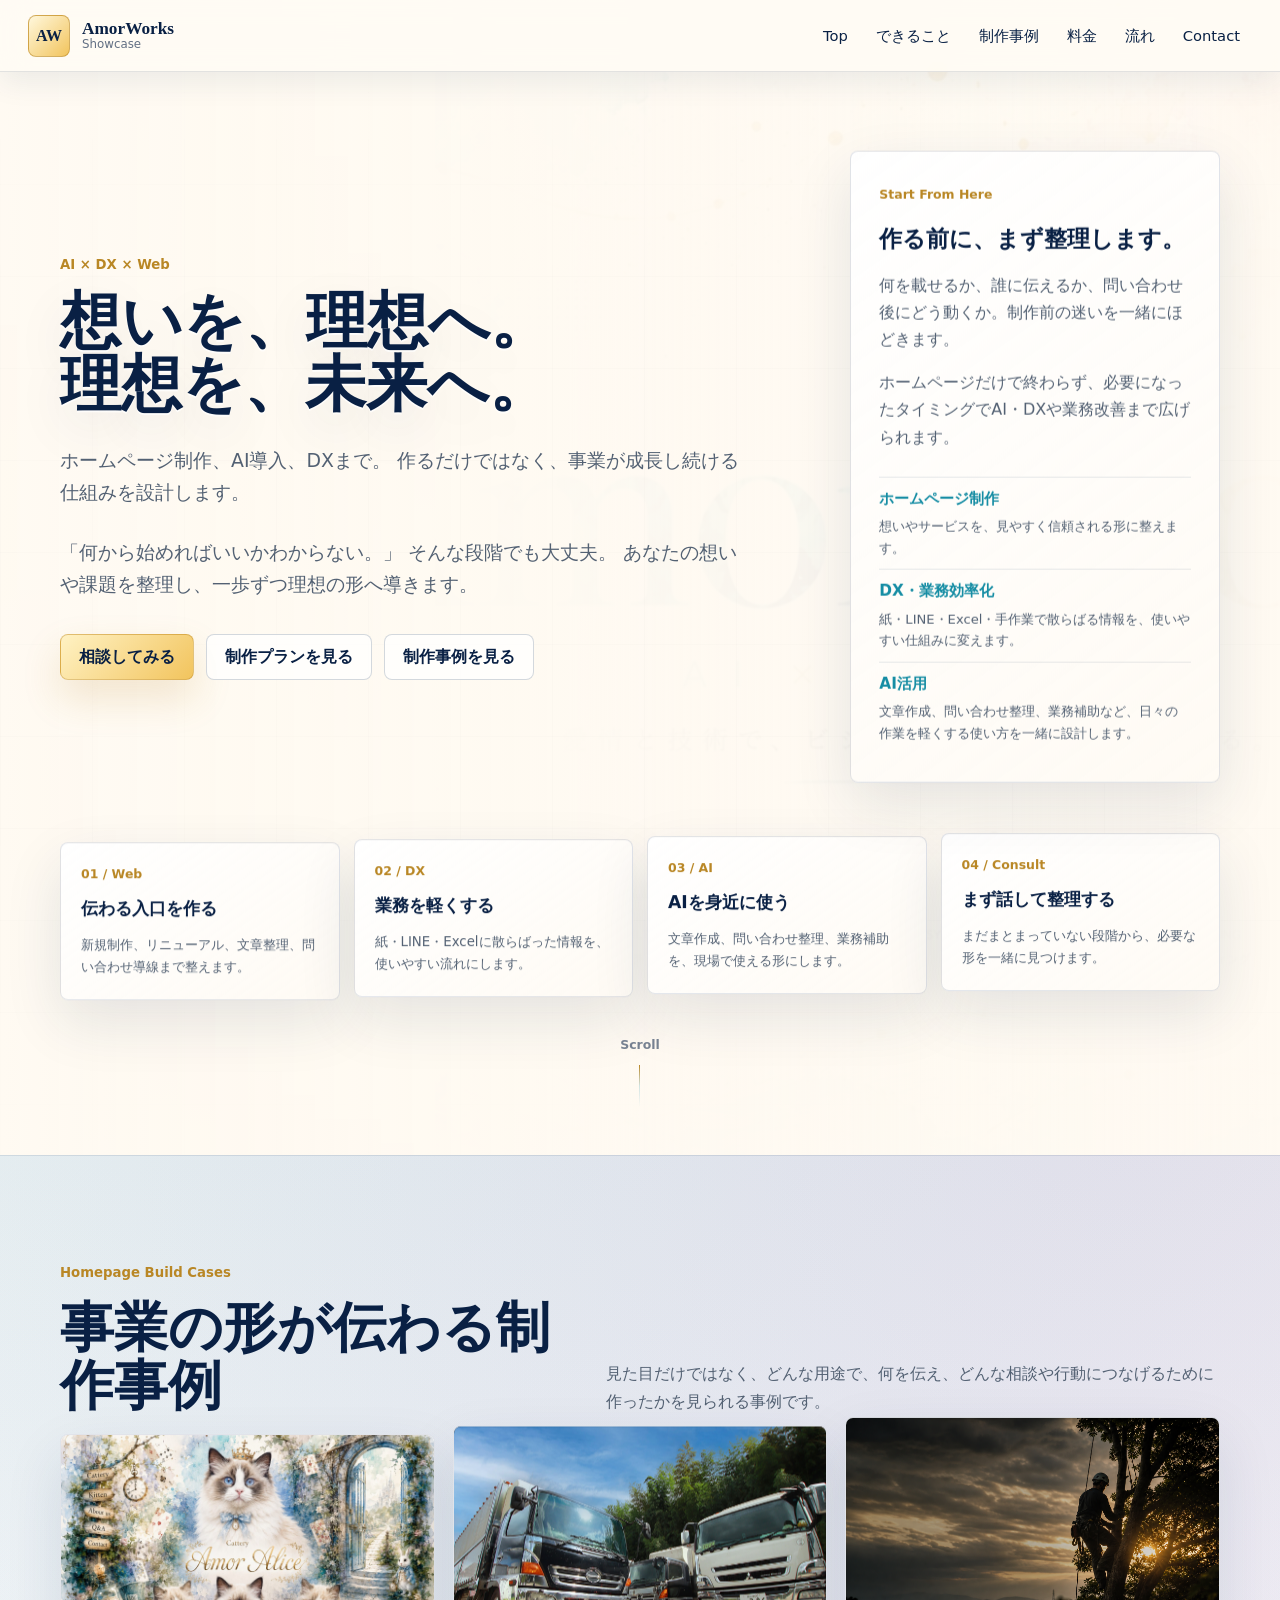
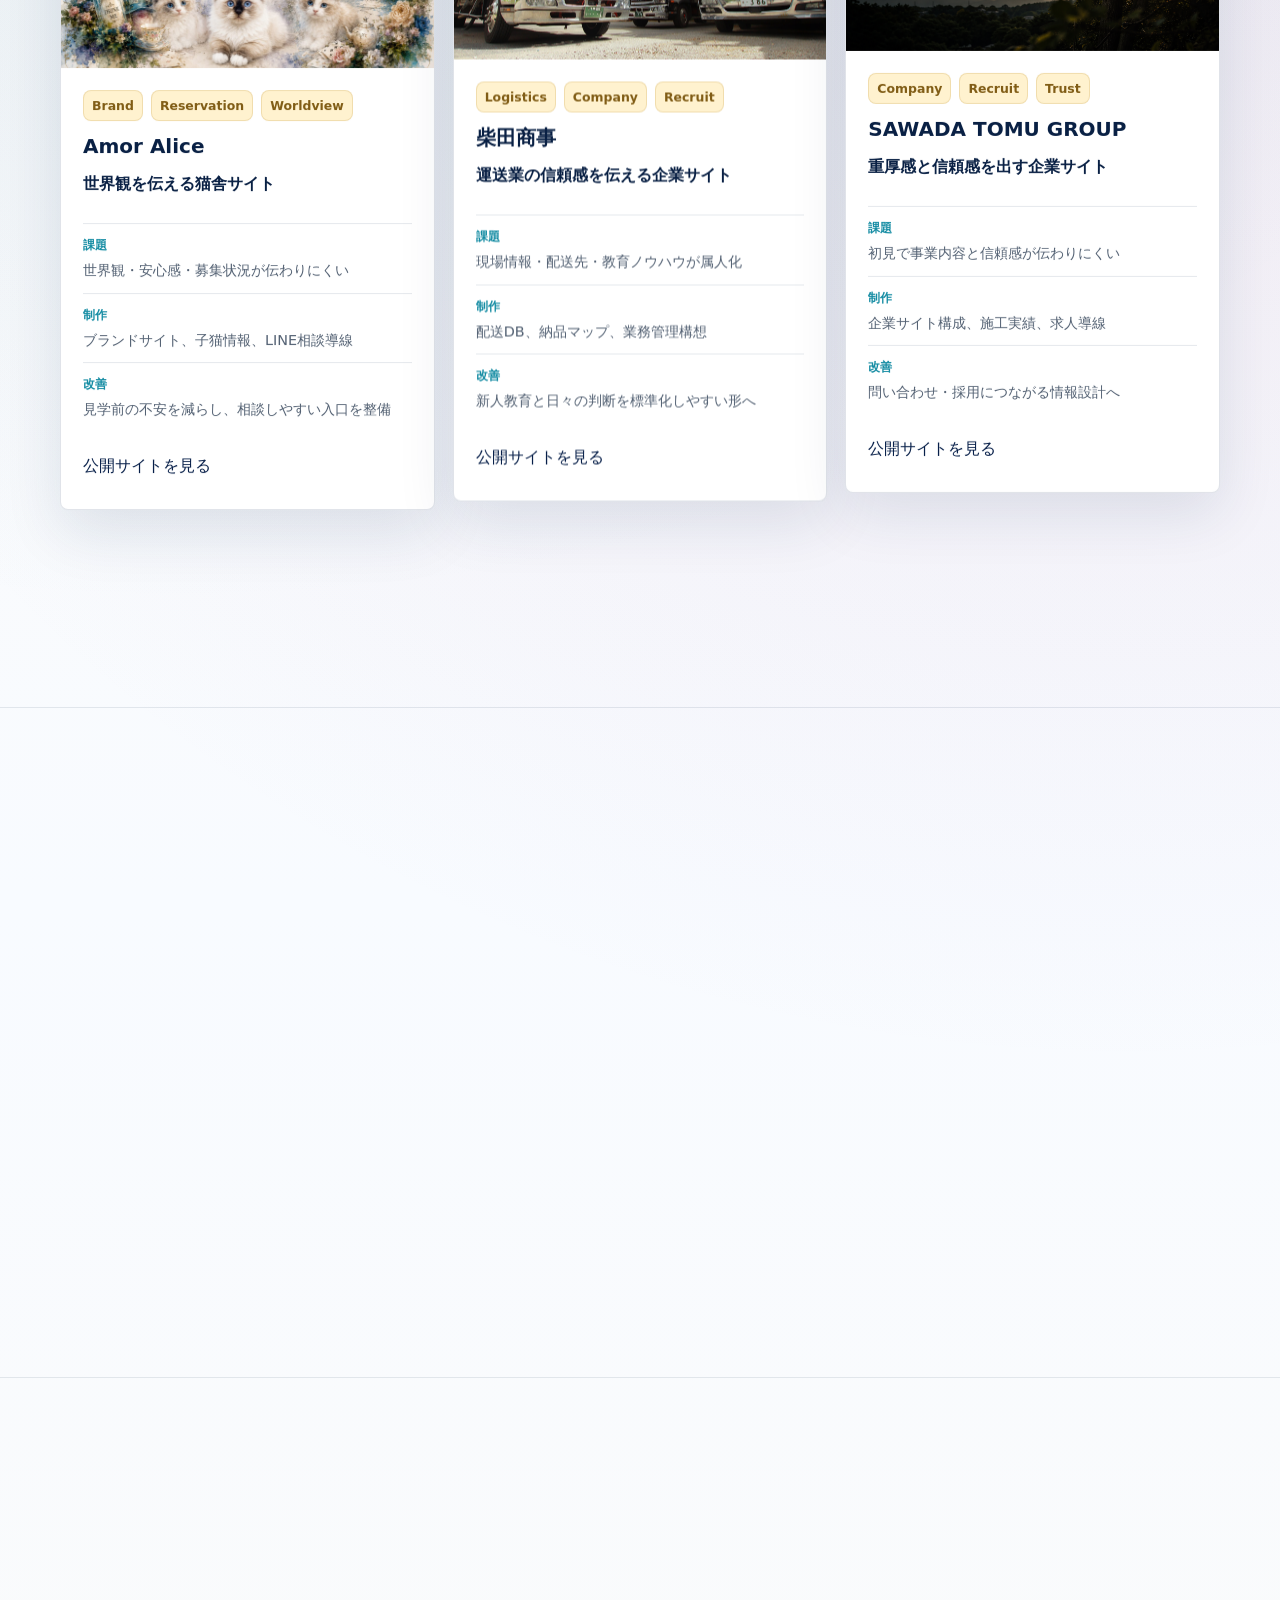
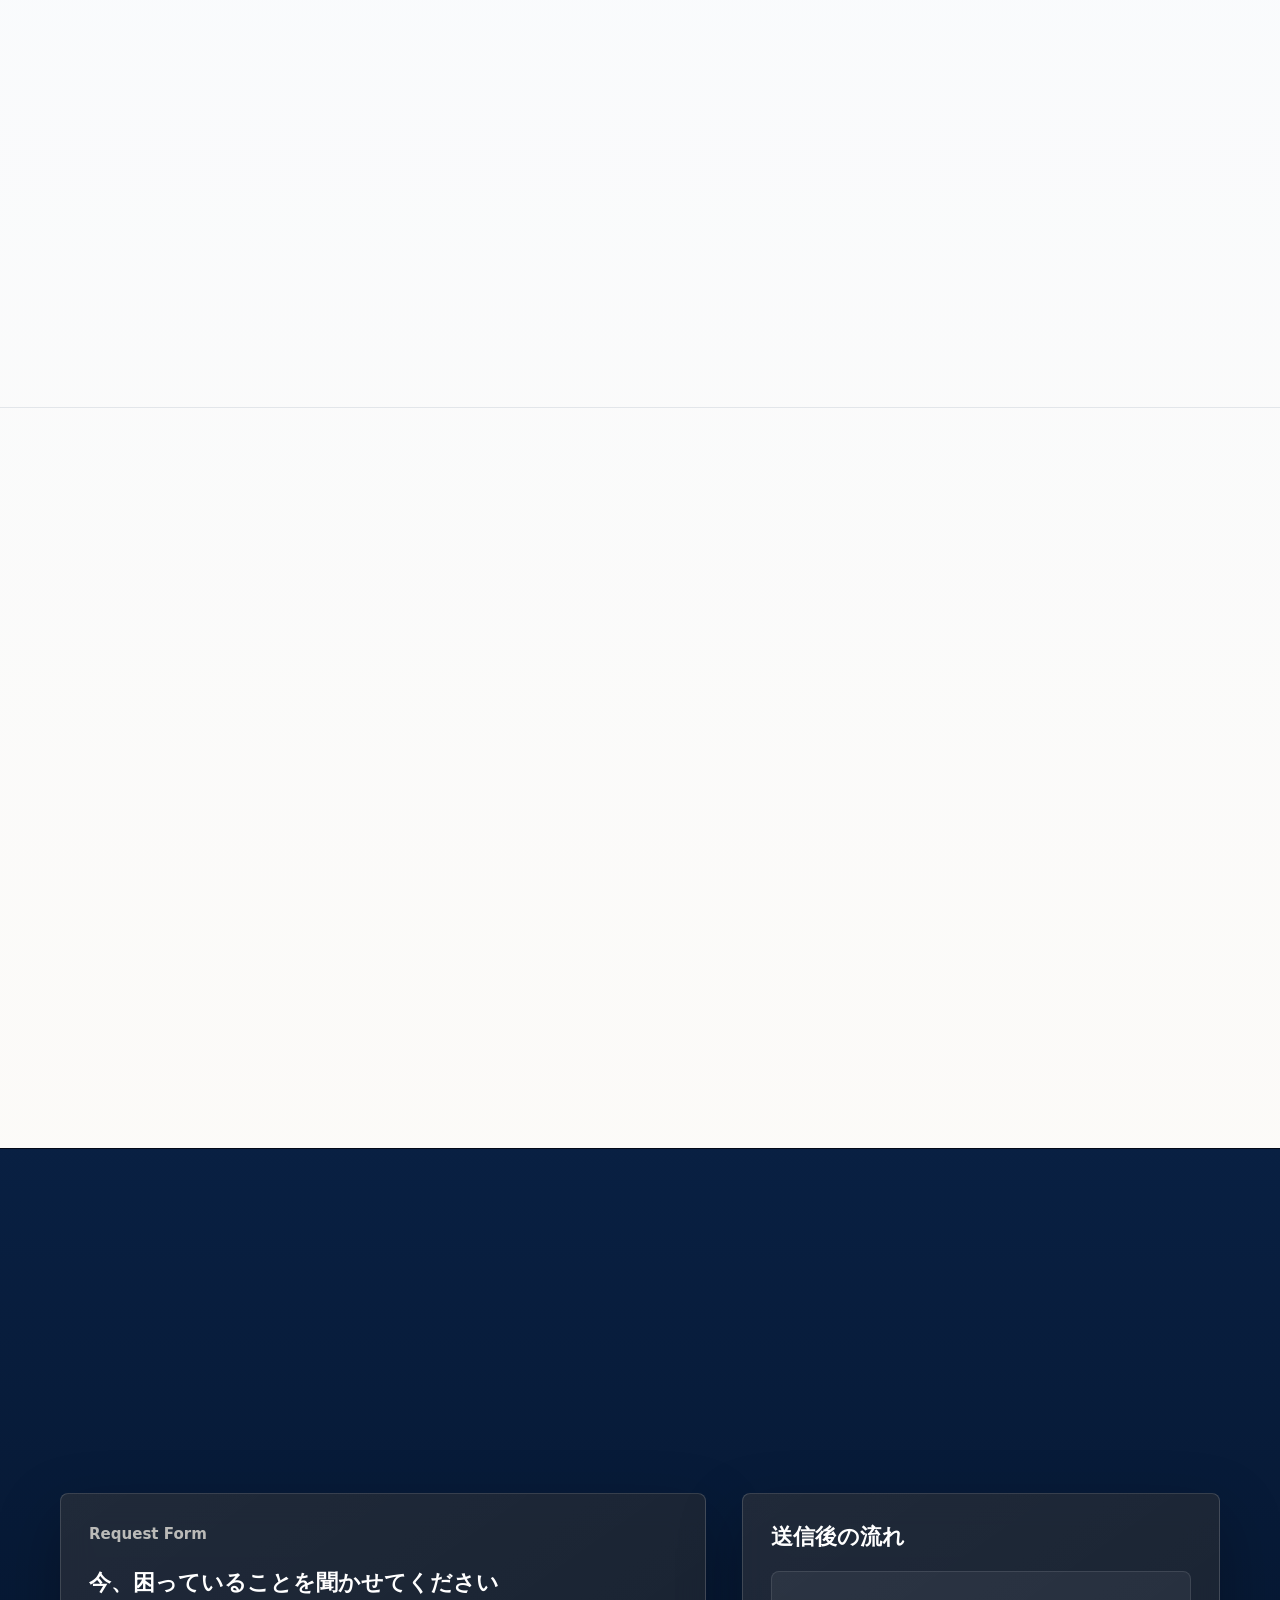
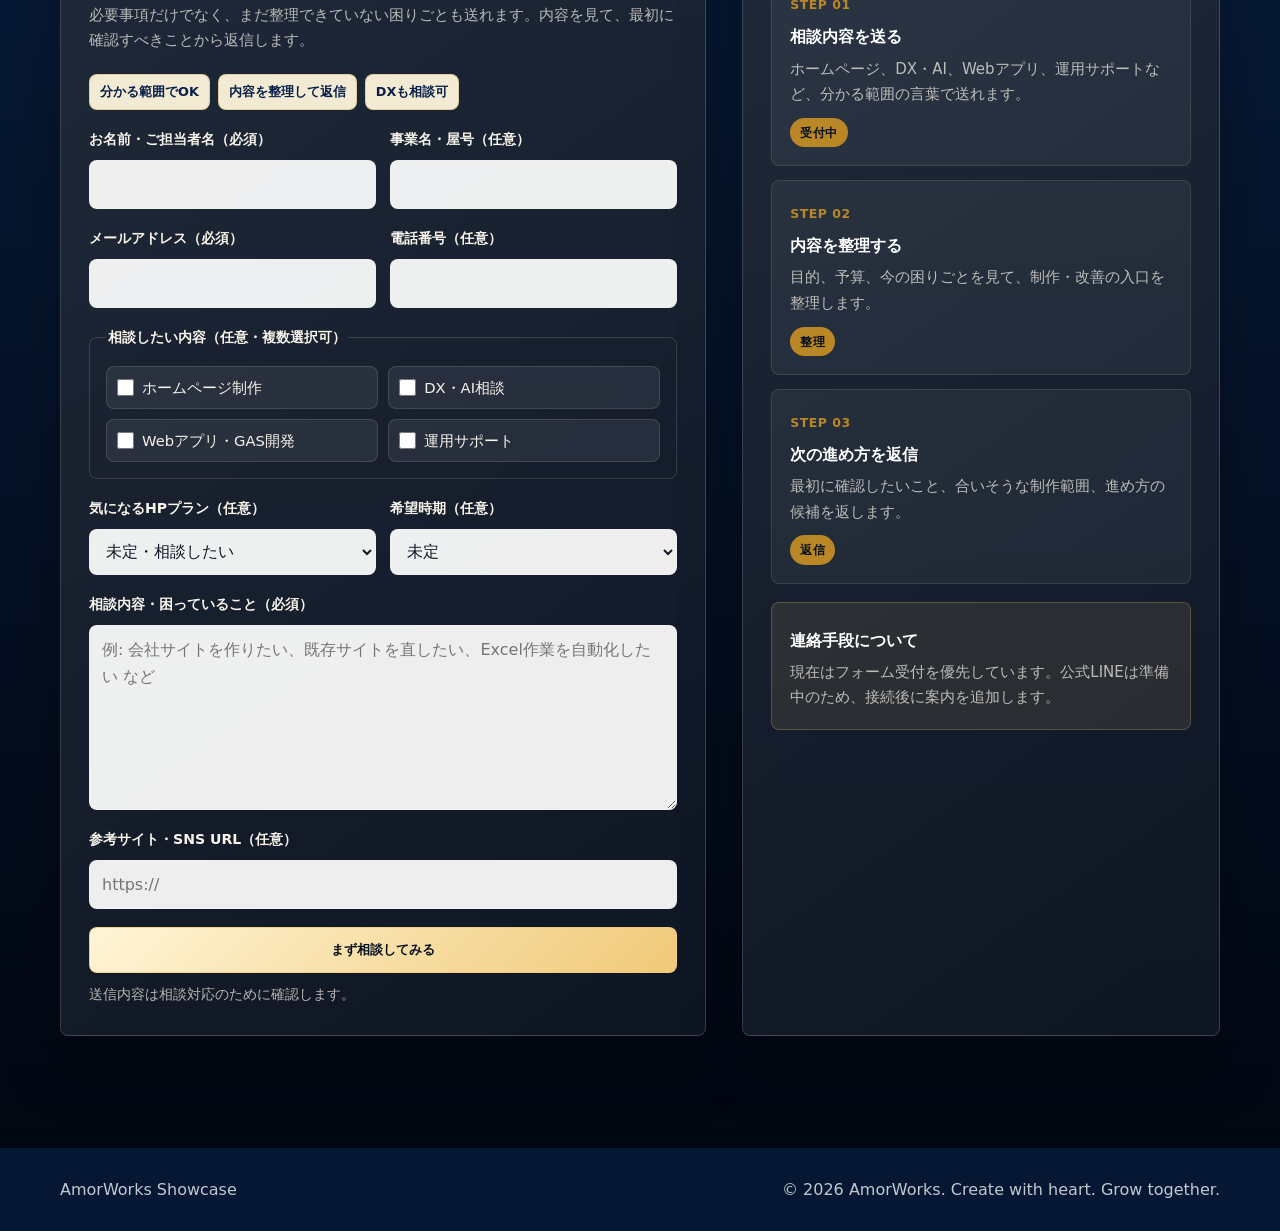
==== index.html @ b15ab52e "Remove contact page and move operator section" ====
<!doctype html>
<html lang="ja">
  <head>
    <meta charset="utf-8">
    <meta name="viewport" content="width=device-width, initial-scale=1">
    <title>AmorWorks | 小さな事業のWeb制作・AI活用・業務整理</title>
    <meta
      name="description"
      content="AmorWorksは、小さな事業の伝わらない・回らないを、ホームページ制作、AI活用、業務整理で使える形に整える制作パートナーです。"
    >
    <meta property="og:title" content="AmorWorks | 小さな事業のWeb制作・AI活用・業務整理">
    <meta
      property="og:description"
      content="小さな事業の伝わる入口と回る仕組みを、Web制作・AI活用・DX設計で一緒に整えます。"
    >
    <meta property="og:type" content="website">
    <meta property="og:url" content="https://amorworks.github.io/showcase/">
    <meta property="og:image" content="https://amorworks.github.io/showcase/assets/sc-hero-day.jpg">
    <meta name="twitter:card" content="summary_large_image">
    <link rel="icon" href="assets/amorworks-logo.jpg">
    <link rel="stylesheet" href="styles.css">
  </head>
  <body class="home-page">
    <header class="site-header" data-header>
      <a class="brand" href="#top" aria-label="AmorWorks Showcase トップへ">
        <span class="brand-mark" aria-hidden="true">AW</span>
        <span class="brand-copy">
          <strong>AmorWorks</strong>
          <small>Showcase</small>
        </span>
      </a>
      <button class="nav-toggle" type="button" aria-expanded="false" aria-controls="site-nav" data-nav-toggle>
        Menu
      </button>
      <nav class="site-nav" id="site-nav" data-nav>
        <a href="#top">Top</a>
        <a href="#capabilities">できること</a>
        <a href="#latest-works">制作事例</a>
        <a href="plans/">料金</a>
        <a href="flow/">流れ</a>
        <a href="#contact">Contact</a>
      </nav>
    </header>

    <main id="top" class="home-stage">
      <section class="aw-hero" aria-labelledby="hero-title" data-hero-stage>
        <div class="aw-hero-visual-field" data-hero-visual aria-hidden="true">
          <figure class="aw-hero-art aw-hero-art-day">
            <img src="assets/sc-hero-day.jpg" alt="" fetchpriority="high" decoding="async">
          </figure>
          <figure class="aw-hero-art aw-hero-art-night">
            <img src="assets/sc-hero-night.jpg" alt="" decoding="async">
          </figure>
        </div>
        <div class="section-inner aw-hero-post-cta" aria-label="最初の行動導線">
          <a class="button primary" href="#contact">相談してみる</a>
          <a class="button secondary" href="plans/">制作プランを見る</a>
          <a class="button secondary" href="#latest-works">制作事例を見る</a>
        </div>
        <div class="aw-hero-gridline" aria-hidden="true"></div>
        <div class="section-inner aw-hero-inner" id="hero-entry">
          <div class="aw-hero-copy" data-reveal>
            <p class="eyebrow">AI × DX × Web</p>
            <h1 id="hero-title"><span>想いを、理想へ。</span><span>理想を、未来へ。</span></h1>
            <p class="hero-lead">
              ホームページ制作、AI導入、DXまで。
              作るだけではなく、事業が成長し続ける仕組みを設計します。
            </p>
            <p class="hero-lead">
              「何から始めればいいかわからない。」
              そんな段階でも大丈夫。
              あなたの想いや課題を整理し、一歩ずつ理想の形へ導きます。
            </p>
            <div class="hero-actions" aria-label="主な導線">
              <a class="button primary" href="#contact">相談してみる</a>
              <a class="button secondary" href="plans/">制作プランを見る</a>
              <a class="button secondary" href="#latest-works">制作事例を見る</a>
            </div>
          </div>

          <aside class="aw-hero-panel" data-reveal data-depth="0.12" aria-label="AmorWorksの入口">
            <div class="aw-hero-panel-head">
              <span>Start From Here</span>
            </div>
            <strong>作る前に、まず整理します。</strong>
            <p>何を載せるか、誰に伝えるか、問い合わせ後にどう動くか。制作前の迷いを一緒にほどきます。</p>
            <p>ホームページだけで終わらず、必要になったタイミングでAI・DXや業務改善まで広げられます。</p>
            <div class="aw-hero-mini-stats" aria-label="入口の整理">
              <div><strong>ホームページ制作</strong><small>想いやサービスを、見やすく信頼される形に整えます。</small></div>
              <div><strong>DX・業務効率化</strong><small>紙・LINE・Excel・手作業で散らばる情報を、使いやすい仕組みに変えます。</small></div>
              <div><strong>AI活用</strong><small>文章作成、問い合わせ整理、業務補助など、日々の作業を軽くする使い方を一緒に設計します。</small></div>
            </div>
          </aside>
        </div>

        <div class="section-inner aw-capability-dock" id="capabilities" aria-label="AmorWorksで相談できること">
          <a href="services/" data-reveal data-depth="0.05">
            <span>01 / Web</span>
            <strong>伝わる入口を作る</strong>
            <small>新規制作、リニューアル、文章整理、問い合わせ導線まで整えます。</small>
          </a>
          <a href="dx-ai/" data-reveal data-depth="0.09">
            <span>02 / DX</span>
            <strong>業務を軽くする</strong>
            <small>紙・LINE・Excelに散らばった情報を、使いやすい流れにします。</small>
          </a>
          <a href="dx-ai/" data-reveal data-depth="0.13">
            <span>03 / AI</span>
            <strong>AIを身近に使う</strong>
            <small>文章作成、問い合わせ整理、業務補助を、現場で使える形にします。</small>
          </a>
          <a href="#contact" data-reveal data-depth="0.17">
            <span>04 / Consult</span>
            <strong>まず話して整理する</strong>
            <small>まだまとまっていない段階から、必要な形を一緒に見つけます。</small>
          </a>
        </div>

        <a class="aw-scroll-cue" href="#latest-works" aria-label="次のセクションへ">
          <span>Scroll</span>
          <i aria-hidden="true"></i>
        </a>
      </section>

      <section class="section aw-works-section" id="latest-works" aria-labelledby="latest-works-title">
        <div class="section-inner">
          <div class="aw-split-heading" data-reveal>
            <div>
              <p class="eyebrow">Homepage Build Cases</p>
              <h2 id="latest-works-title">事業の形が伝わる制作事例</h2>
            </div>
            <p>
              見た目だけではなく、どんな用途で、何を伝え、どんな相談や行動につなげるために作ったかを見られる事例です。
            </p>
          </div>

          <div class="work-grid aw-case-grid" aria-label="最新のビルド事例">
            <article class="work-card latest-work-card" data-reveal data-depth="0.07">
              <div class="work-card-content">
                <img src="assets/case-amoralice.jpg" alt="Amor Aliceの世界観を表現したホームページビジュアル">
                <div class="work-body">
                  <div class="work-meta"><span>Brand</span><span>Reservation</span><span>Worldview</span></div>
                  <h3>Amor Alice</h3>
                  <p class="case-use">世界観を伝える猫舎サイト</p>
                  <dl class="case-proof-list">
                    <div><dt>課題</dt><dd>世界観・安心感・募集状況が伝わりにくい</dd></div>
                    <div><dt>制作</dt><dd>ブランドサイト、子猫情報、LINE相談導線</dd></div>
                    <div><dt>改善</dt><dd>見学前の不安を減らし、相談しやすい入口を整備</dd></div>
                  </dl>
                </div>
              </div>
              <div class="latest-direct-link-wrap">
                <a class="text-button latest-direct-link" href="https://catteryamoralice-ragdoll.github.io/" target="_blank" rel="noopener">公開サイトを見る</a>
              </div>
            </article>

            <article class="work-card latest-work-card" data-reveal data-depth="0.11">
              <div class="work-card-content">
                <img src="assets/case-shibata-current.png" alt="柴田商事のトラックが並ぶホームページビジュアル">
                <div class="work-body">
                  <div class="work-meta"><span>Logistics</span><span>Company</span><span>Recruit</span></div>
                  <h3>柴田商事</h3>
                  <p class="case-use">運送業の信頼感を伝える企業サイト</p>
                  <dl class="case-proof-list">
                    <div><dt>課題</dt><dd>現場情報・配送先・教育ノウハウが属人化</dd></div>
                    <div><dt>制作</dt><dd>配送DB、納品マップ、業務管理構想</dd></div>
                    <div><dt>改善</dt><dd>新人教育と日々の判断を標準化しやすい形へ</dd></div>
                  </dl>
                </div>
              </div>
              <div class="latest-direct-link-wrap">
                <a class="text-button latest-direct-link" href="https://shibatashoji-logistics.github.io/" target="_blank" rel="noopener">公開サイトを見る</a>
              </div>
            </article>

            <article class="work-card latest-work-card" data-reveal data-depth="0.15">
              <div class="work-card-content">
                <img src="assets/case-stg.png" alt="株式会社STGのホームページビジュアル">
                <div class="work-body">
                  <div class="work-meta"><span>Company</span><span>Recruit</span><span>Trust</span></div>
                  <h3>SAWADA TOMU GROUP</h3>
                  <p class="case-use">重厚感と信頼感を出す企業サイト</p>
                  <dl class="case-proof-list">
                    <div><dt>課題</dt><dd>初見で事業内容と信頼感が伝わりにくい</dd></div>
                    <div><dt>制作</dt><dd>企業サイト構成、施工実績、求人導線</dd></div>
                    <div><dt>改善</dt><dd>問い合わせ・採用につながる情報設計へ</dd></div>
                  </dl>
                </div>
              </div>
              <div class="latest-direct-link-wrap">
                <a class="text-button latest-direct-link" href="https://amorworks.github.io/sawada-tomu-group-site/" target="_blank" rel="noopener">公開サイトを見る</a>
              </div>
            </article>
          </div>

          <div class="section-more" data-reveal>
            <a class="button primary" href="works/">事例集をもっと見る</a>
          </div>
        </div>
      </section>

      <section class="section aw-gateway-section aw-homepage-links-section" aria-labelledby="gateway-title">
        <div class="section-inner">
          <div class="aw-split-heading" data-reveal>
            <div>
              <p class="eyebrow">Homepage Production Links</p>
              <h2 id="gateway-title"><span>ホームページは、</span><span>作る前の整理がいちばん大切。</span></h2>
            </div>
            <p>
              「何を載せる？」<br>
              「誰に届ける？」<br>
              「何を目的にする？」<br><br>
              作り始める前に整理することで、<br>
              成果につながるホームページになります。
            </p>
          </div>

          <div class="gateway-grid aw-gateway-grid aw-homepage-links-grid" aria-label="ホームページ制作の詳細ページ一覧">
            <a class="gateway-card" href="services/" data-reveal>
              <span>Services</span>
              <h3>できること</h3>
              <p>Web制作、DX、AI活用、運用サポートまで相談できる範囲を確認できます。</p>
            </a>
            <a class="gateway-card" href="plans/" data-reveal>
              <span>Plans</span>
              <h3>プラン</h3>
              <p>今の事業段階や予算に合わせて、無理のない始め方を確認できます。</p>
            </a>
            <a class="gateway-card" href="flow/" data-reveal>
              <span>Process</span>
              <h3>制作の流れ</h3>
              <p>相談、構成、制作、確認、公開までの順番を先に見て安心できます。</p>
            </a>
            <a class="gateway-card" href="philosophy/" data-reveal>
              <span>Philosophy</span>
              <h3>理念・考え方</h3>
              <p>やさしく実用的に、事業とともに育てる考え方を整理しています。</p>
            </a>
          </div>
        </div>
      </section>

      <section class="section aw-faq-section" id="faq" aria-labelledby="faq-title">
        <div class="section-inner">
          <div class="aw-split-heading" data-reveal>
            <div>
              <p class="eyebrow">FAQ</p>
              <h2 id="faq-title">よくある相談</h2>
            </div>
            <p>
              最初から正しく説明できなくても大丈夫です。小さな違和感や「こうできたらいいな」から、必要な形を一緒に整理します。
            </p>
          </div>
          <div class="aw-faq-grid" aria-label="よくある質問">
            <article data-reveal>
              <h3>内容がまとまっていなくても相談できますか？</h3>
              <p>できます。今困っていること、作りたい雰囲気、参考サイトなど、分かる範囲から整理します。</p>
            </article>
            <article data-reveal>
              <h3>AIやDXだけの相談もできますか？</h3>
              <p>できます。文章作成、問い合わせ整理、Excel作業の見直しなど、日々の作業に近いところから始められます。</p>
            </article>
            <article data-reveal>
              <h3>小さなホームページから始められますか？</h3>
              <p>始められます。必要なページだけで公開し、事業の成長に合わせて更新やDX導線を足していけます。</p>
            </article>
            <article data-reveal>
              <h3>公開後の更新や改善も相談できますか？</h3>
              <p>はい。文章修正、画像差し替え、問い合わせ導線の改善、業務アプリ化の相談まで続けて対応できます。</p>
            </article>
          </div>
        </div>
      </section>

      <section class="section aw-trust-section" id="operator" aria-labelledby="operator-title">
        <div class="section-inner aw-trust-grid aw-trust-grid-single">
          <article class="aw-trust-panel aw-owner-panel" data-reveal data-depth="0.1">
            <p class="eyebrow">Operator</p>
            <h2 id="operator-title">代表・運営情報</h2>
            <dl class="aw-owner-list">
              <div><dt>名称</dt><dd>AmorWorks</dd></div>
              <div><dt>代表</dt><dd>柴田 竜弥</dd></div>
              <div><dt>対応内容</dt><dd>ホームページ制作 / AI活用 / DX設計 / 業務アプリ構築</dd></div>
              <div><dt>対応エリア</dt><dd>全国オンライン対応 / 千葉県周辺は対面相談可</dd></div>
              <div><dt>運営背景</dt><dd>Amor Alice / 柴田商事の実務改善経験をもとに制作</dd></div>
            </dl>
            <p class="owner-note">自分の事業で実際に使いながら、伝わる入口と回る仕組みを整えています。</p>
          </article>
        </div>
      </section>

      <section class="section contact-section aw-contact-section" id="contact" aria-labelledby="contact-title">
        <div class="section-inner">
          <div class="section-heading contact-heading" data-reveal>
            <p class="eyebrow">Contact / Start Here</p>
            <h2 id="contact-title">HP制作からDXまで、ここでまとめて相談できます。</h2>
            <p>
              まだ内容がまとまっていなくても大丈夫です。
              「こんなことできる？」という段階から、必要な形を一緒に整理します。
            </p>
          </div>

          <div class="contact-grid">
            <form
              class="application-form"
              data-application-form
              data-form-endpoint="https://formsubmit.co/ajax/cattery227.amor.alice@gmail.com"
            >
              <input type="hidden" name="_subject" value="AmorWorksショーケースから依頼相談">
              <input type="hidden" name="_template" value="table">
              <input type="hidden" name="_captcha" value="false">
              <input class="honeypot" type="text" name="_honey" tabindex="-1" autocomplete="off" aria-hidden="true">
              <div class="form-head">
                <p class="eyebrow">Request Form</p>
                <h3>今、困っていることを聞かせてください</h3>
                <p>必要事項だけでなく、まだ整理できていない困りごとも送れます。内容を見て、最初に確認すべきことから返信します。</p>
                <div class="form-assurance" aria-label="送信前の確認">
                  <span>分かる範囲でOK</span>
                  <span>内容を整理して返信</span>
                  <span>DXも相談可</span>
                </div>
              </div>

              <div class="form-row">
                <label>
                  <span>お名前・ご担当者名（必須）</span>
                  <input type="text" name="name" autocomplete="name" required>
                </label>
                <label>
                  <span>事業名・屋号（任意）</span>
                  <input type="text" name="business" autocomplete="organization">
                </label>
              </div>

              <div class="form-row">
                <label>
                  <span>メールアドレス（必須）</span>
                  <input type="email" name="email" autocomplete="email" required>
                </label>
                <label>
                  <span>電話番号（任意）</span>
                  <input type="tel" name="tel" autocomplete="tel">
                </label>
              </div>

              <fieldset>
                <legend>相談したい内容（任意・複数選択可）</legend>
                <div class="checkbox-grid">
                  <label><input type="checkbox" name="service" value="ホームページ制作">ホームページ制作</label>
                  <label><input type="checkbox" name="service" value="DX・AI相談">DX・AI相談</label>
                  <label><input type="checkbox" name="service" value="Webアプリ・GAS開発">Webアプリ・GAS開発</label>
                  <label><input type="checkbox" name="service" value="運用サポート">運用サポート</label>
                </div>
              </fieldset>

              <div class="form-row">
                <label>
                  <span>気になるHPプラン（任意）</span>
                  <select name="plan">
                    <option value="">未定・相談したい</option>
                    <option>Economy（¥30,000・税込）</option>
                    <option>Light（¥60,000・税込）</option>
                    <option>Standard（¥100,000・税込）</option>
                    <option>Standard+（¥150,000・税込）</option>
                    <option>Premium（¥250,000〜・税込）</option>
                    <option>DX・AIは別途相談</option>
                  </select>
                </label>
                <label>
                  <span>希望時期（任意）</span>
                  <select name="timing">
                    <option value="">未定</option>
                    <option>できるだけ早く</option>
                    <option>1ヶ月以内</option>
                    <option>2〜3ヶ月以内</option>
                    <option>時期も相談したい</option>
                  </select>
                </label>
              </div>

              <label>
                <span>相談内容・困っていること（必須）</span>
                <textarea name="message" rows="6" placeholder="例: 会社サイトを作りたい、既存サイトを直したい、Excel作業を自動化したい など" required></textarea>
              </label>

              <label>
                <span>参考サイト・SNS URL（任意）</span>
                <input type="url" name="reference" placeholder="https://">
              </label>

              <div class="form-actions">
                <button class="button contact-copy-button" type="submit">まず相談してみる</button>
                <p class="copy-status" data-application-status aria-live="polite">
                  送信内容は相談対応のために確認します。
                </p>
                <textarea class="application-output" data-application-output aria-label="入力内容の控え" readonly hidden></textarea>
              </div>
            </form>

            <div class="contact-directory" aria-labelledby="contact-directory-title">
              <h3 id="contact-directory-title">送信後の流れ</h3>
              <div class="contact-methods contact-steps">
                <article>
                  <span>Step 01</span>
                  <h4>相談内容を送る</h4>
                  <p>ホームページ、DX・AI、Webアプリ、運用サポートなど、分かる範囲の言葉で送れます。</p>
                  <strong>受付中</strong>
                </article>
                <article>
                  <span>Step 02</span>
                  <h4>内容を整理する</h4>
                  <p>目的、予算、今の困りごとを見て、制作・改善の入口を整理します。</p>
                  <strong>整理</strong>
                </article>
                <article>
                  <span>Step 03</span>
                  <h4>次の進め方を返信</h4>
                  <p>最初に確認したいこと、合いそうな制作範囲、進め方の候補を返します。</p>
                  <strong>返信</strong>
                </article>
              </div>
              <div class="form-note">
                <h4>連絡手段について</h4>
                <p>現在はフォーム受付を優先しています。公式LINEは準備中のため、接続後に案内を追加します。</p>
              </div>
            </div>
          </div>
        </div>
      </section>
    </main>

    <footer class="site-footer">
      <div class="section-inner footer-inner">
        <p>AmorWorks Showcase</p>
        <p>&copy; <span data-year>2026</span> AmorWorks. Create with heart. Grow together.</p>
      </div>
    </footer>

    <script src="visuals.js"></script>
    <script src="script.js"></script>
  </body>
</html>
---- styles.css ----
:root {
  --navy: #071f49;
  --navy-2: #0d3267;
  --gold: #b89035;
  --gold-soft: #f3ead3;
  --ink: #182033;
  --muted: #5d687a;
  --line: #dce2eb;
  --paper: #fbfaf6;
  --white: #ffffff;
  --mint: #dceee8;
  --green: #2e6f64;
  --shadow: 0 18px 45px rgba(7, 31, 73, 0.12);
}

* {
  box-sizing: border-box;
}

html {
  scroll-behavior: smooth;
}

body {
  margin: 0;
  color: var(--ink);
  background: var(--paper);
  font-family: "Yu Gothic", "Hiragino Kaku Gothic ProN", Meiryo, system-ui, sans-serif;
  line-height: 1.7;
}

body.nav-open {
  overflow: hidden;
}

img {
  display: block;
  max-width: 100%;
}

a {
  color: inherit;
}

button,
a {
  -webkit-tap-highlight-color: transparent;
}

.site-header {
  position: fixed;
  top: 0;
  left: 0;
  right: 0;
  z-index: 20;
  display: flex;
  align-items: center;
  justify-content: space-between;
  min-height: 72px;
  padding: 12px 28px;
  color: var(--white);
  background: rgba(7, 31, 73, 0.68);
  border-bottom: 1px solid rgba(255, 255, 255, 0.16);
  backdrop-filter: blur(14px);
  transition: background 180ms ease, box-shadow 180ms ease;
}

.site-header.is-scrolled,
.site-header.is-open {
  background: rgba(7, 31, 73, 0.96);
  box-shadow: 0 12px 30px rgba(7, 31, 73, 0.18);
}

.brand {
  display: inline-flex;
  align-items: center;
  gap: 12px;
  min-width: 0;
  text-decoration: none;
}

.brand-mark {
  display: grid;
  place-items: center;
  width: 42px;
  height: 42px;
  color: var(--navy);
  background: var(--gold-soft);
  border: 1px solid rgba(184, 144, 53, 0.75);
  border-radius: 8px;
  font-family: Georgia, "Times New Roman", serif;
  font-weight: 700;
}

.brand-copy {
  display: grid;
  line-height: 1.1;
}

.brand-copy strong {
  font-family: Georgia, "Times New Roman", serif;
  font-size: 1.08rem;
  font-weight: 700;
}

.brand-copy small {
  color: rgba(255, 255, 255, 0.72);
  font-size: 0.74rem;
}

.site-nav {
  display: flex;
  align-items: center;
  gap: 4px;
}

.site-nav a {
  padding: 9px 12px;
  color: rgba(255, 255, 255, 0.9);
  font-size: 0.92rem;
  text-decoration: none;
  border-radius: 8px;
}

.site-nav a:hover,
.site-nav a:focus-visible {
  background: rgba(255, 255, 255, 0.12);
  outline: none;
}

.nav-toggle {
  display: none;
  min-width: 64px;
  min-height: 42px;
  color: var(--white);
  background: rgba(255, 255, 255, 0.12);
  border: 1px solid rgba(255, 255, 255, 0.24);
  border-radius: 8px;
  font: inherit;
}

.top-construction {
  padding: 18px 0;
  background: #fffdf9;
  border-bottom: 1px solid var(--line);
}

.top-construction img {
  width: min(calc(100% - 40px), 760px);
  max-height: 170px;
  margin: 0 auto;
  object-fit: contain;
}

.hero {
  position: relative;
  display: flex;
  min-height: 84svh;
  padding: 126px 6vw 54px;
  color: var(--white);
  background:
    linear-gradient(90deg, rgba(7, 31, 73, 0.96) 0%, rgba(7, 31, 73, 0.72) 44%, rgba(255, 255, 255, 0.22) 100%),
    url("assets/amorworks-logo.jpg") center right / cover no-repeat;
  overflow: hidden;
}

.hero-shade {
  position: absolute;
  inset: 0;
  background:
    linear-gradient(180deg, rgba(7, 31, 73, 0.12), rgba(7, 31, 73, 0.68)),
    repeating-linear-gradient(90deg, rgba(255, 255, 255, 0.07) 0 1px, transparent 1px 110px);
  pointer-events: none;
}

.hero-content {
  position: relative;
  z-index: 1;
  align-self: flex-start;
  width: min(690px, 100%);
}

.eyebrow {
  margin: 0 0 14px;
  color: var(--gold);
  font-size: 0.83rem;
  font-weight: 700;
}

.hero h1 {
  margin: 0;
  font-family: Georgia, "Times New Roman", serif;
  font-size: 4.9rem;
  line-height: 0.98;
  font-weight: 700;
}

.hero-lead {
  max-width: 620px;
  margin: 24px 0 0;
  color: rgba(255, 255, 255, 0.88);
  font-size: 1.08rem;
}

.hero-actions,
.work-actions {
  display: flex;
  flex-wrap: wrap;
  gap: 12px;
  margin-top: 30px;
}

.button,
.text-button {
  display: inline-flex;
  align-items: center;
  justify-content: center;
  min-height: 46px;
  padding: 12px 18px;
  border-radius: 8px;
  font-weight: 700;
  line-height: 1.25;
  text-decoration: none;
}

.button.primary {
  color: var(--navy);
  background: var(--gold-soft);
  border: 1px solid rgba(255, 255, 255, 0.3);
}

.button.secondary {
  color: var(--white);
  border: 1px solid rgba(255, 255, 255, 0.4);
  background: rgba(255, 255, 255, 0.1);
}

.button.muted {
  color: var(--muted);
  background: #edf1f5;
  border: 1px solid var(--line);
  cursor: not-allowed;
}

.hero-facts {
  position: absolute;
  left: 6vw;
  right: 6vw;
  bottom: 24px;
  z-index: 1;
  display: grid;
  grid-template-columns: repeat(3, 1fr);
  gap: 12px;
  max-width: 980px;
}

.hero-facts div {
  min-height: 108px;
  padding: 18px;
  background: rgba(255, 255, 255, 0.11);
  border: 1px solid rgba(255, 255, 255, 0.18);
  border-radius: 8px;
  backdrop-filter: blur(12px);
}

.hero-facts span,
.work-meta span,
.plan-label,
.process-list span,
.offer-index {
  color: var(--gold);
  font-size: 0.78rem;
  font-weight: 800;
}

.hero-facts strong,
.hero-facts small {
  display: block;
}

.hero-facts strong {
  margin-top: 5px;
  color: var(--white);
}

.hero-facts small {
  margin-top: 4px;
  color: rgba(255, 255, 255, 0.72);
  line-height: 1.45;
}

.intro-band {
  background: var(--white);
  border-bottom: 1px solid var(--line);
}

.mobile-facts {
  display: none;
}

.latest-works-section {
  background: var(--paper);
}

.latest-work-card {
  color: inherit;
  text-decoration: none;
  transition: transform 180ms ease, border-color 180ms ease, box-shadow 180ms ease;
}

.work-card-content {
  display: flex;
  flex: 1;
  flex-direction: column;
  color: inherit;
  text-decoration: none;
}

.latest-direct-link-wrap {
  padding: 0 22px 22px;
}

.latest-direct-link {
  justify-content: flex-start;
  width: auto;
}

.latest-work-card:hover,
.latest-work-card:focus-visible,
.latest-work-card:focus-within {
  transform: translateY(-2px);
  border-color: rgba(184, 144, 53, 0.58);
  box-shadow: 0 20px 48px rgba(7, 31, 73, 0.14);
  outline: none;
}

.page-gateway-section {
  background:
    linear-gradient(180deg, rgba(255, 255, 255, 0.98), rgba(251, 250, 246, 0.98)),
    var(--white);
}

.gateway-grid {
  display: grid;
  grid-template-columns: repeat(3, minmax(0, 1fr));
  gap: 14px;
}

.gateway-card {
  display: grid;
  gap: 10px;
  min-height: 190px;
  padding: 22px;
  color: inherit;
  text-decoration: none;
  background: var(--white);
  border: 1px solid var(--line);
  border-radius: 8px;
  box-shadow: 0 14px 34px rgba(7, 31, 73, 0.08);
  transition: transform 180ms ease, border-color 180ms ease, box-shadow 180ms ease;
}

.gateway-card:hover,
.gateway-card:focus-visible {
  transform: translateY(-2px);
  border-color: rgba(184, 144, 53, 0.58);
  box-shadow: 0 18px 42px rgba(7, 31, 73, 0.12);
  outline: none;
}

.gateway-card span,
.language-note span,
.subpage-stat span,
.detail-panel span,
.subpage-mini-card span {
  color: var(--gold);
  font-size: 0.78rem;
  font-weight: 800;
}

.gateway-card p {
  color: var(--muted);
  font-size: 0.94rem;
  line-height: 1.65;
}

.gateway-card.is-cta {
  color: rgba(255, 255, 255, 0.86);
  background:
    linear-gradient(145deg, rgba(5, 23, 51, 0.98), rgba(14, 48, 79, 0.96)),
    var(--navy);
  border-color: rgba(184, 144, 53, 0.62);
}

.gateway-card.is-cta h3 {
  color: var(--white);
}

.gateway-card.is-cta p {
  color: rgba(255, 255, 255, 0.72);
}

.section-more {
  display: flex;
  justify-content: center;
  margin-top: 30px;
}

.section-more-dark .button.primary {
  border-color: rgba(184, 144, 53, 0.4);
}

.section,
.intro-band {
  padding: 88px 0;
  scroll-margin-top: 78px;
}

.section-inner {
  width: min(1160px, calc(100% - 40px));
  margin: 0 auto;
}

.intro-grid {
  display: grid;
  grid-template-columns: minmax(0, 0.9fr) minmax(0, 1.1fr);
  gap: 44px;
  align-items: center;
}

h2,
h3,
p {
  overflow-wrap: anywhere;
}

h2 {
  margin: 0;
  color: var(--navy);
  font-family: Georgia, "Times New Roman", "Yu Gothic", serif;
  font-size: 2.4rem;
  line-height: 1.22;
}

h3 {
  margin: 0;
  color: var(--navy);
  font-size: 1.25rem;
  line-height: 1.35;
}

p {
  margin: 0;
}

.section-heading {
  display: grid;
  gap: 12px;
  max-width: 760px;
  margin-bottom: 34px;
}

.section-heading p:not(.eyebrow),
.intro-grid p,
.work-body p,
.offer-grid p,
.process-list p,
.contact-grid p,
.support-grid p {
  color: var(--muted);
}

.filter-bar {
  display: flex;
  flex-wrap: wrap;
  gap: 8px;
  margin-bottom: 24px;
}

.filter-button {
  min-height: 40px;
  padding: 8px 14px;
  color: var(--navy);
  background: var(--white);
  border: 1px solid var(--line);
  border-radius: 8px;
  font: inherit;
  font-weight: 700;
  cursor: pointer;
}

.filter-button.is-active {
  color: var(--white);
  background: var(--navy);
  border-color: var(--navy);
}

.work-grid {
  display: grid;
  grid-template-columns: repeat(3, minmax(0, 1fr));
  gap: 18px;
}

.work-card,
.plan-card,
.offer-grid article,
.support-grid article,
.process-list li,
.contact-panel {
  background: var(--white);
  border: 1px solid var(--line);
  border-radius: 8px;
  box-shadow: var(--shadow);
}

.work-card {
  display: flex;
  flex-direction: column;
  min-height: 100%;
  overflow: hidden;
}

.work-card.is-premium-work {
  grid-column: span 2;
  border-color: rgba(184, 144, 53, 0.58);
  background: #06152e;
  box-shadow: 0 22px 58px rgba(7, 31, 73, 0.22);
}

.work-card.is-hidden {
  display: none;
}

.work-card img {
  width: 100%;
  aspect-ratio: 16 / 10;
  object-fit: cover;
  background: var(--navy);
}

.work-body {
  display: flex;
  flex: 1;
  flex-direction: column;
  padding: 22px;
}

.work-card.is-premium-work .work-body {
  background:
    linear-gradient(145deg, rgba(5, 23, 51, 0.98), rgba(14, 48, 79, 0.96)),
    var(--navy);
}

.work-card.is-premium-work .work-body h3 {
  color: var(--white);
}

.work-card.is-premium-work .work-body p,
.work-card.is-premium-work .feature-list li {
  color: rgba(255, 255, 255, 0.76);
}

.work-card.is-premium-work .feature-list li::before {
  background: #7fe8dd;
}

.work-card.is-premium-work .text-button {
  color: var(--gold-soft);
}

.work-plan-badge {
  display: inline-flex;
  align-items: center;
  align-self: flex-start;
  gap: 8px;
  min-height: 34px;
  padding: 6px 10px;
  margin-bottom: 14px;
  color: var(--navy);
  background: #f7f9fc;
  border: 1px solid var(--line);
  border-radius: 8px;
  font-size: 0.8rem;
  font-weight: 800;
}

.work-plan-badge span {
  color: var(--muted);
  font-size: 0.72rem;
}

.work-plan-badge strong {
  color: var(--navy);
  font-size: 0.92rem;
  line-height: 1;
}

.work-plan-badge.is-premium {
  color: var(--white);
  background: rgba(243, 234, 211, 0.12);
  border-color: rgba(184, 144, 53, 0.45);
}

.work-plan-badge.is-premium span {
  color: rgba(255, 255, 255, 0.68);
}

.work-plan-badge.is-premium strong {
  color: var(--gold-soft);
}

.work-meta {
  display: flex;
  flex-wrap: wrap;
  gap: 8px;
  margin-bottom: 12px;
}

.work-meta span {
  padding: 4px 8px;
  background: var(--gold-soft);
  border-radius: 8px;
}

.work-body h3 {
  margin-bottom: 10px;
}

.feature-list {
  display: grid;
  gap: 8px;
  padding: 0;
  margin: 18px 0 0;
  list-style: none;
}

.feature-list li {
  position: relative;
  padding-left: 18px;
  color: var(--muted);
}

.feature-list li::before {
  content: "";
  position: absolute;
  top: 0.72em;
  left: 0;
  width: 7px;
  height: 7px;
  background: var(--green);
  border-radius: 50%;
}

.case-point-list {
  margin-top: 16px;
}

.case-point-list li {
  font-size: 0.9rem;
  line-height: 1.55;
}

.work-actions {
  margin-top: auto;
  padding-top: 22px;
}

.text-button {
  min-height: 40px;
  padding: 8px 0;
  color: var(--navy);
  border: 0;
  background: transparent;
  font: inherit;
  cursor: pointer;
}

.text-button.disabled {
  color: var(--muted);
  cursor: not-allowed;
}

.offer-section {
  background: var(--white);
}

.offer-grid {
  display: grid;
  grid-template-columns: repeat(4, minmax(0, 1fr));
  gap: 16px;
}

.offer-grid article {
  padding: 24px;
  box-shadow: none;
}

.offer-index {
  display: inline-flex;
  margin-bottom: 18px;
}

.offer-grid h3 {
  margin-bottom: 10px;
}

.plans-section {
  background:
    linear-gradient(180deg, rgba(251, 250, 246, 0.98), rgba(238, 245, 242, 0.96)),
    var(--paper);
}

.plan-grid,
.plan-ladder {
  display: grid;
  grid-template-columns: repeat(3, minmax(0, 1fr));
  gap: 18px;
}

.plan-grid-expanded {
  grid-template-columns: repeat(5, minmax(0, 1fr));
}

.plan-card {
  display: flex;
  flex-direction: column;
  padding: 24px;
}

.plan-ladder {
  grid-template-columns: repeat(5, minmax(0, 1fr));
}

.plan-card.is-featured,
.plan-card.is-recommended {
  position: relative;
  border-color: rgba(184, 144, 53, 0.65);
  box-shadow: 0 20px 50px rgba(184, 144, 53, 0.16);
}

.plan-card.is-recommended {
  background: #fffaf0;
}

.plan-card.is-premium {
  color: rgba(255, 255, 255, 0.86);
  background:
    linear-gradient(145deg, rgba(5, 23, 51, 0.98), rgba(14, 48, 79, 0.96)),
    var(--navy);
  border-color: rgba(184, 144, 53, 0.7);
}

.plan-card.is-premium h3,
.plan-card.is-premium .price,
.plan-card.is-premium .plan-label {
  color: var(--white);
}

.plan-card.is-premium .plan-summary,
.plan-card.is-premium .feature-list li,
.plan-card.is-premium .price span {
  color: rgba(255, 255, 255, 0.76);
}

.plan-card.is-premium .plan-link {
  color: var(--gold-soft);
}

.plan-top {
  display: flex;
  align-items: center;
  justify-content: space-between;
  gap: 10px;
  margin-bottom: 10px;
}

.plan-label {
  margin: 0;
  white-space: nowrap;
}

.plan-fit {
  margin: 0;
  padding: 4px 8px;
  color: var(--green);
  background: var(--mint);
  border-radius: 8px;
  font-size: 0.75rem;
  font-weight: 800;
  white-space: nowrap;
}

.price {
  margin-top: 16px;
  color: var(--navy);
  font-family: Georgia, "Times New Roman", serif;
  font-size: clamp(1.85rem, 3vw, 2.2rem);
  line-height: 1.1;
  white-space: nowrap;
}

.price span {
  margin-left: 8px;
  color: var(--muted);
  font-family: inherit;
  font-size: 0.82rem;
  font-weight: 700;
}

.plan-ladder .price span {
  display: block;
  margin: 8px 0 0;
}

.plan-ladder .price {
  font-size: clamp(1.65rem, 2.1vw, 2rem);
}

.plan-grid-expanded .plan-top {
  align-items: flex-start;
  flex-direction: column;
}

.plan-grid-expanded .price span {
  display: block;
  margin: 8px 0 0;
}

.plan-summary {
  margin-top: 14px;
  color: var(--muted);
  font-size: 0.95rem;
}

.plan-link {
  display: inline-flex;
  align-items: center;
  justify-content: center;
  min-height: 42px;
  margin-top: auto;
  padding-top: 22px;
  color: var(--navy);
  font-weight: 800;
  text-decoration: none;
}

.plan-link:hover,
.plan-link:focus-visible {
  color: var(--green);
  outline: none;
}

.plan-thumb-link {
  display: block;
  aspect-ratio: 4 / 3;
  margin: 8px 0 16px;
  overflow: hidden;
  background: #07101c;
  border: 1px solid rgba(184, 144, 53, 0.28);
  border-radius: 8px;
}

.plan-thumb-link:focus-visible {
  outline: 3px solid rgba(184, 144, 53, 0.35);
  outline-offset: 3px;
}

.plan-thumb {
  display: block;
  width: 100%;
  height: 100%;
  object-fit: cover;
  object-position: top center;
  transition: transform 180ms ease;
}

.plan-thumb-link:hover .plan-thumb {
  transform: scale(1.03);
}

.plan-philosophy,
.comparison-block,
.plan-detail-card {
  background: var(--white);
  border: 1px solid var(--line);
  border-radius: 8px;
  box-shadow: var(--shadow);
}

.plan-philosophy {
  display: grid;
  grid-template-columns: minmax(0, 0.8fr) minmax(0, 1.2fr);
  gap: 24px;
  align-items: start;
  margin-top: 18px;
  padding: 26px;
}

.plan-philosophy h3 {
  font-size: 1.45rem;
}

.growth-route {
  display: grid;
  gap: 10px;
  padding: 0;
  margin: 0;
  list-style: none;
}

.growth-route li {
  display: grid;
  grid-template-columns: 108px minmax(0, 1fr);
  gap: 12px;
  align-items: center;
  min-height: 44px;
  padding: 10px 12px;
  color: var(--muted);
  background: #f7f9fc;
  border: 1px solid var(--line);
  border-radius: 8px;
}

.growth-route span {
  color: var(--navy);
  font-weight: 800;
}

.comparison-block {
  margin-top: 18px;
  padding: 24px;
  box-shadow: none;
}

.comparison-heading {
  display: grid;
  gap: 8px;
  margin-bottom: 16px;
}

.comparison-scroll {
  max-width: 100%;
  overflow-x: auto;
  border: 1px solid var(--line);
  border-radius: 8px;
}

.plan-comparison {
  width: 100%;
  min-width: 1020px;
  border-collapse: collapse;
  background: var(--white);
}

.plan-comparison th,
.plan-comparison td {
  padding: 13px 14px;
  border-bottom: 1px solid var(--line);
  border-right: 1px solid var(--line);
  color: var(--muted);
  font-size: 0.9rem;
  line-height: 1.55;
  text-align: left;
  vertical-align: top;
}

.plan-comparison th {
  color: var(--navy);
  font-weight: 800;
}

.plan-comparison thead th {
  color: var(--white);
  background: var(--navy);
}

.plan-comparison tbody th {
  width: 112px;
  background: #f7f9fc;
}

.plan-comparison tr:last-child th,
.plan-comparison tr:last-child td {
  border-bottom: 0;
}

.plan-comparison th:last-child,
.plan-comparison td:last-child {
  border-right: 0;
}

.plan-details {
  display: grid;
  gap: 14px;
  margin-top: 38px;
}

.plan-details .section-heading {
  margin-bottom: 4px;
}

.plan-detail-card {
  display: grid;
  grid-template-columns: minmax(0, 0.42fr) minmax(0, 0.58fr);
  gap: 22px;
  align-items: start;
  padding: 24px;
  box-shadow: none;
}

.plan-detail-card header {
  display: grid;
  gap: 8px;
  grid-row: span 2;
}

.plan-detail-card header span {
  color: var(--gold);
  font-size: 0.78rem;
  font-weight: 800;
}

.plan-detail-card h4,
.plan-detail-card h5 {
  margin: 0;
  color: var(--navy);
}

.plan-detail-card h4 {
  font-family: Georgia, "Times New Roman", serif;
  font-size: 1.55rem;
  line-height: 1.15;
}

.plan-detail-card h5 {
  font-size: 0.92rem;
}

.plan-detail-card strong {
  color: var(--green);
}

.plan-detail-card p {
  color: var(--muted);
}

.plan-detail-card > p,
.plan-detail-card > .detail-columns {
  grid-column: 2;
}

.detail-columns {
  display: grid;
  grid-template-columns: repeat(2, minmax(0, 1fr));
  gap: 14px;
}

.detail-columns div {
  padding: 16px;
  background: #f7f9fc;
  border: 1px solid var(--line);
  border-radius: 8px;
}

.detail-columns p {
  margin-top: 8px;
  font-size: 0.92rem;
  line-height: 1.65;
}

.plan-detail-card.is-featured-detail {
  border-color: rgba(184, 144, 53, 0.65);
  background: #fffdf7;
}

.plan-detail-card.is-premium-detail {
  color: rgba(255, 255, 255, 0.84);
  background:
    linear-gradient(145deg, rgba(5, 23, 51, 0.98), rgba(14, 48, 79, 0.96)),
    var(--navy);
  border-color: rgba(184, 144, 53, 0.7);
}

.plan-detail-card.is-premium-detail h4,
.plan-detail-card.is-premium-detail h5,
.plan-detail-card.is-premium-detail strong {
  color: var(--white);
}

.plan-detail-card.is-premium-detail p {
  color: rgba(255, 255, 255, 0.76);
}

.plan-detail-card.is-premium-detail .detail-columns div {
  background: rgba(255, 255, 255, 0.08);
  border-color: rgba(255, 255, 255, 0.14);
}

.support-grid {
  display: grid;
  grid-template-columns: 1fr 1.25fr;
  gap: 18px;
  margin-top: 18px;
}

.support-grid article {
  padding: 24px;
  box-shadow: none;
}

.support-grid h3 {
  margin-bottom: 14px;
}

.support-table {
  display: grid;
  gap: 10px;
}

.support-table div {
  display: grid;
  grid-template-columns: 96px 132px minmax(0, 1fr);
  gap: 10px;
  align-items: center;
  padding: 10px 0;
  border-top: 1px solid var(--line);
}

.support-table span,
.support-table strong,
.support-table small {
  overflow-wrap: anywhere;
}

.support-table span {
  color: var(--navy);
  font-weight: 800;
}

.support-table strong {
  color: var(--green);
}

.support-table small {
  color: var(--muted);
  line-height: 1.45;
}

.option-tags {
  display: flex;
  flex-wrap: wrap;
  gap: 8px;
  margin-top: 16px;
}

.option-tags span {
  padding: 7px 10px;
  color: var(--navy);
  background: var(--gold-soft);
  border: 1px solid rgba(184, 144, 53, 0.25);
  border-radius: 8px;
  font-size: 0.86rem;
  font-weight: 800;
}

.dx-section {
  color: rgba(255, 255, 255, 0.86);
  background:
    linear-gradient(180deg, #06152e 0%, #092146 46%, #07101f 100%),
    var(--navy);
}

.dx-section h2,
.dx-section h3 {
  color: var(--white);
}

.dx-section .section-heading p:not(.eyebrow) {
  color: rgba(255, 255, 255, 0.72);
}

.dx-hero-card,
.dx-concept-card,
.dx-step-grid article,
.dx-example-panel,
.dx-premium-benefit,
.dx-closing-message {
  border: 1px solid rgba(184, 144, 53, 0.34);
  border-radius: 8px;
}

.dx-hero-card {
  display: grid;
  grid-template-columns: minmax(0, 1.12fr) minmax(280px, 0.88fr);
  gap: 28px;
  align-items: stretch;
  padding: 34px;
  background:
    linear-gradient(135deg, rgba(5, 23, 51, 0.98), rgba(9, 38, 77, 0.94)),
    #07101f;
  box-shadow: 0 26px 70px rgba(0, 0, 0, 0.24);
}

.dx-hero-card h2 {
  font-size: clamp(2.2rem, 5vw, 4rem);
  line-height: 1.08;
}

.dx-hero-card p:not(.eyebrow) {
  max-width: 680px;
  margin-top: 18px;
  color: rgba(255, 255, 255, 0.78);
  font-size: 1.02rem;
}

.dx-hero-note {
  display: grid;
  align-content: center;
  gap: 14px;
  min-height: 100%;
  padding: 24px;
  background: rgba(255, 255, 255, 0.08);
  border: 1px solid rgba(127, 232, 221, 0.34);
  border-radius: 8px;
}

.dx-hero-note span,
.dx-step-head span {
  color: #7fe8dd;
  font-size: 0.78rem;
  font-weight: 800;
}

.dx-hero-note strong {
  color: var(--white);
  font-size: 1.28rem;
  line-height: 1.45;
}

.dx-hero-note small {
  color: rgba(255, 255, 255, 0.7);
  line-height: 1.6;
}

.dx-problem-block,
.dx-step-heading,
.dx-example-panel,
.dx-premium-benefit,
.dx-closing-message {
  margin-top: 34px;
}

.dx-problem-grid,
.dx-example-tags {
  display: flex;
  flex-wrap: wrap;
  gap: 10px;
}

.dx-problem-grid span,
.dx-example-tags span {
  padding: 9px 12px;
  color: var(--white);
  background: rgba(255, 255, 255, 0.08);
  border: 1px solid rgba(127, 232, 221, 0.26);
  border-radius: 8px;
  font-size: 0.92rem;
  font-weight: 800;
}

.dx-concept-card {
  display: grid;
  grid-template-columns: minmax(0, 0.82fr) minmax(0, 1.18fr);
  gap: 24px;
  align-items: center;
  margin-top: 22px;
  padding: 28px;
  background: rgba(255, 255, 255, 0.06);
}

.dx-concept-card p {
  color: rgba(255, 255, 255, 0.74);
}

.dx-step-grid {
  display: grid;
  grid-template-columns: repeat(4, minmax(0, 1fr));
  gap: 16px;
}

.dx-step-grid article {
  display: flex;
  flex-direction: column;
  min-height: 100%;
  padding: 24px;
  background:
    linear-gradient(180deg, rgba(255, 255, 255, 0.08), rgba(255, 255, 255, 0.045)),
    #081a36;
}

.dx-step-grid article:nth-child(2) {
  border-color: rgba(127, 232, 221, 0.38);
}

.dx-step-grid article:nth-child(3) {
  border-color: rgba(184, 144, 53, 0.58);
}

.dx-step-grid article.is-advanced {
  background:
    linear-gradient(145deg, rgba(3, 12, 28, 0.98), rgba(13, 38, 70, 0.96)),
    #050f20;
  border-color: rgba(184, 144, 53, 0.82);
  box-shadow: 0 22px 58px rgba(0, 0, 0, 0.24);
}

.dx-step-head {
  display: flex;
  justify-content: space-between;
  gap: 12px;
  align-items: center;
  margin-bottom: 14px;
}

.dx-step-head strong {
  color: var(--gold-soft);
  font-family: Georgia, "Times New Roman", serif;
  font-size: 1.35rem;
  white-space: nowrap;
}

.dx-step-grid h3 {
  margin-bottom: 10px;
}

.dx-step-grid p {
  color: rgba(255, 255, 255, 0.72);
}

.dx-step-grid .feature-list li {
  color: rgba(255, 255, 255, 0.72);
  font-size: 0.92rem;
}

.dx-step-grid .feature-list li::before {
  background: #7fe8dd;
}

.dx-example-panel {
  display: grid;
  grid-template-columns: minmax(0, 0.78fr) minmax(0, 1.22fr);
  gap: 24px;
  align-items: start;
  padding: 28px;
  background: rgba(255, 255, 255, 0.06);
}

.dx-example-panel p:not(.eyebrow) {
  color: rgba(255, 255, 255, 0.72);
}

.dx-premium-benefit {
  display: grid;
  grid-template-columns: minmax(0, 0.9fr) minmax(220px, 0.55fr);
  gap: 24px;
  align-items: center;
  padding: 28px;
  background:
    linear-gradient(135deg, rgba(7, 31, 73, 0.94), rgba(5, 16, 34, 0.98)),
    var(--navy);
}

.dx-premium-benefit p:not(.eyebrow) {
  color: rgba(255, 255, 255, 0.72);
}

.dx-discount {
  display: grid;
  gap: 8px;
  padding: 20px;
  background: rgba(243, 234, 211, 0.08);
  border: 1px solid rgba(184, 144, 53, 0.45);
  border-radius: 8px;
}

.dx-discount strong {
  color: var(--gold-soft);
  font-family: Georgia, "Times New Roman", serif;
  font-size: clamp(2.1rem, 4vw, 3.5rem);
  line-height: 1;
}

.dx-discount small,
.dx-note {
  color: rgba(255, 255, 255, 0.72);
  line-height: 1.6;
}

.dx-note {
  grid-column: 1 / -1;
  margin: 0;
  padding-top: 12px;
  border-top: 1px solid rgba(255, 255, 255, 0.12);
  font-size: 0.9rem;
}

.dx-closing-message {
  padding: 24px;
  background: rgba(127, 232, 221, 0.08);
  border-color: rgba(127, 232, 221, 0.3);
}

.dx-closing-message p {
  max-width: 960px;
  color: rgba(255, 255, 255, 0.8);
  font-size: 1.02rem;
}

.process-section {
  background: var(--navy);
  color: var(--white);
}

.process-section h2,
.process-section h3 {
  color: var(--white);
}

.process-section .section-heading p:not(.eyebrow) {
  color: rgba(255, 255, 255, 0.72);
}

.process-list {
  display: grid;
  grid-template-columns: repeat(4, minmax(0, 1fr));
  gap: 14px;
  padding: 0;
  margin: 0;
  list-style: none;
}

.process-list li {
  display: flex;
  flex-direction: column;
  min-height: 286px;
  padding: 18px;
  background: rgba(255, 255, 255, 0.08);
  border-color: rgba(255, 255, 255, 0.14);
  box-shadow: none;
}

.process-list span {
  color: var(--gold-soft);
}

.process-list h3 {
  margin: 12px 0 8px;
  font-size: 1rem;
}

.process-list p {
  color: rgba(255, 255, 255, 0.74);
  font-size: 0.9rem;
}

.process-meta {
  margin-top: auto;
  padding-top: 16px;
}

.process-meta strong,
.process-meta small {
  display: block;
}

.process-meta strong {
  color: var(--gold-soft);
  font-size: 0.78rem;
}

.process-meta small {
  margin-top: 4px;
  color: rgba(255, 255, 255, 0.74);
  font-size: 0.84rem;
  line-height: 1.55;
}

.delivery-note {
  display: grid;
  grid-template-columns: minmax(0, 0.8fr) minmax(0, 1.2fr);
  gap: 22px;
  align-items: center;
  margin-top: 18px;
  padding: 24px;
  background: rgba(255, 255, 255, 0.1);
  border: 1px solid rgba(255, 255, 255, 0.14);
  border-radius: 8px;
}

.delivery-note .eyebrow {
  margin-bottom: 8px;
}

.delivery-checklist {
  display: grid;
  grid-template-columns: repeat(3, minmax(0, 1fr));
  gap: 10px;
  padding: 0;
  margin: 0;
  list-style: none;
}

.delivery-checklist li {
  padding: 10px 12px;
  color: rgba(255, 255, 255, 0.86);
  background: rgba(255, 255, 255, 0.08);
  border: 1px solid rgba(255, 255, 255, 0.12);
  border-radius: 8px;
  font-size: 0.9rem;
}

.contact-section {
  background: var(--white);
}

.contact-heading {
  max-width: 760px;
}

.contact-grid {
  display: grid;
  grid-template-columns: minmax(0, 1.15fr) minmax(280px, 0.85fr);
  gap: 36px;
  align-items: start;
}

.contact-directory,
.application-form {
  background: var(--white);
  border: 1px solid var(--line);
  border-radius: 8px;
  box-shadow: var(--shadow);
}

.contact-directory {
  padding: 28px;
}

.contact-directory h3,
.application-form h3 {
  margin: 0;
  color: var(--navy);
  font-size: 1.35rem;
}

.contact-methods {
  display: grid;
  gap: 14px;
  margin-top: 20px;
}

.contact-methods article {
  padding: 18px;
  background: #f7f9fc;
  border: 1px solid var(--line);
  border-radius: 8px;
}

.contact-methods span,
.contact-methods strong {
  color: var(--gold);
  font-size: 0.78rem;
  font-weight: 800;
  letter-spacing: 0.04em;
  text-transform: uppercase;
}

.contact-methods h4,
.form-note h4 {
  margin: 6px 0 6px;
  color: var(--navy);
  font-size: 1rem;
}

.contact-methods p,
.form-note p,
.form-head p {
  color: var(--muted);
  font-size: 0.94rem;
  line-height: 1.7;
}

.contact-methods strong {
  display: inline-flex;
  margin-top: 10px;
  padding: 4px 10px;
  color: var(--navy);
  background: var(--gold-soft);
  border-radius: 999px;
}

.form-note {
  padding: 18px;
  margin-top: 18px;
  background: #fffaf0;
  border: 1px solid #ead8ad;
  border-radius: 8px;
}

.form-assurance {
  display: flex;
  flex-wrap: wrap;
  gap: 8px;
  margin-top: 14px;
}

.form-assurance span {
  display: inline-flex;
  align-items: center;
  min-height: 32px;
  padding: 6px 10px;
  color: var(--navy);
  background: var(--gold-soft);
  border: 1px solid rgba(184, 144, 53, 0.32);
  border-radius: 8px;
  font-size: 0.8rem;
  font-weight: 800;
}

.contact-copy-button {
  color: var(--white);
  background: var(--navy);
  border: 1px solid var(--navy);
  cursor: pointer;
}

.copy-status {
  color: var(--muted);
  font-size: 0.88rem;
}

.application-form {
  display: grid;
  gap: 18px;
  padding: 28px;
}

.form-head {
  display: grid;
  gap: 6px;
}

.form-row {
  display: grid;
  grid-template-columns: repeat(2, minmax(0, 1fr));
  gap: 14px;
}

.application-form label,
.application-form fieldset {
  display: grid;
  gap: 8px;
  min-width: 0;
  margin: 0;
}

.application-form label span,
.application-form legend {
  color: var(--navy);
  font-size: 0.88rem;
  font-weight: 800;
}

.application-form input,
.application-form select,
.application-form textarea {
  width: 100%;
  min-height: 46px;
  padding: 10px 12px;
  color: var(--ink);
  background: #fbfcfe;
  border: 1px solid var(--line);
  border-radius: 8px;
  font: inherit;
}

.application-form .honeypot {
  display: none;
}

.application-form textarea {
  min-height: 132px;
  resize: vertical;
}

.application-form input:focus,
.application-form select:focus,
.application-form textarea:focus {
  border-color: var(--gold);
  outline: 3px solid rgba(184, 144, 53, 0.22);
}

.application-form fieldset {
  padding: 16px;
  border: 1px solid var(--line);
  border-radius: 8px;
}

.checkbox-grid {
  display: grid;
  grid-template-columns: repeat(2, minmax(0, 1fr));
  gap: 10px;
}

.checkbox-grid label {
  display: flex;
  align-items: center;
  gap: 8px;
  min-height: 40px;
  padding: 8px 10px;
  color: var(--ink);
  background: #f7f9fc;
  border: 1px solid var(--line);
  border-radius: 8px;
  font-size: 0.92rem;
}

.checkbox-grid input {
  width: 17px;
  min-height: 17px;
  margin: 0;
  accent-color: var(--navy);
}

.form-actions {
  display: grid;
  gap: 10px;
  align-items: start;
}

.form-actions .button {
  justify-content: center;
}

.application-output {
  min-height: 180px;
  color: var(--ink);
  background: #f7f9fc;
}

.application-output[hidden] {
  display: none;
}

.site-footer {
  padding: 28px 0;
  color: rgba(255, 255, 255, 0.76);
  background: #051733;
}

.footer-inner {
  display: flex;
  align-items: center;
  justify-content: space-between;
  gap: 18px;
}

.subpage-main {
  background: var(--paper);
}

.subpage-hero {
  padding: 132px 0 72px;
  color: var(--white);
  background:
    linear-gradient(135deg, rgba(7, 31, 73, 0.98), rgba(9, 38, 77, 0.9)),
    var(--navy);
}

.subpage-hero.is-light-visual {
  background:
    linear-gradient(135deg, rgba(7, 31, 73, 0.96), rgba(7, 31, 73, 0.65)),
    url("assets/amorworks-logo.jpg") center right / cover no-repeat;
}

.subpage-hero-grid {
  display: grid;
  grid-template-columns: minmax(0, 0.95fr) minmax(300px, 0.62fr);
  gap: 42px;
  align-items: end;
}

.subpage-hero h1 {
  margin: 0;
  font-family: Georgia, "Times New Roman", "Yu Gothic", serif;
  font-size: clamp(2.6rem, 6vw, 5rem);
  line-height: 1.04;
}

.subpage-lead {
  max-width: 720px;
  margin-top: 22px;
  color: rgba(255, 255, 255, 0.82);
  font-size: 1.06rem;
}

.language-note {
  display: grid;
  gap: 8px;
  padding: 22px;
  background: rgba(255, 255, 255, 0.1);
  border: 1px solid rgba(255, 255, 255, 0.16);
  border-radius: 8px;
  backdrop-filter: blur(10px);
}

.language-note p {
  color: rgba(255, 255, 255, 0.78);
  line-height: 1.65;
}

.subpage-stat-grid,
.subpage-grid-3,
.subpage-grid-4,
.case-detail-grid,
.split-grid {
  display: grid;
  gap: 18px;
}

.subpage-stat-grid {
  grid-template-columns: repeat(3, minmax(0, 1fr));
  margin-top: 28px;
}

.subpage-grid-3 {
  grid-template-columns: repeat(3, minmax(0, 1fr));
}

.subpage-grid-4 {
  grid-template-columns: repeat(4, minmax(0, 1fr));
}

.case-detail-grid {
  grid-template-columns: repeat(3, minmax(0, 1fr));
}

.split-grid {
  grid-template-columns: minmax(0, 0.9fr) minmax(0, 1.1fr);
  align-items: start;
}

.subpage-stat,
.detail-panel,
.subpage-mini-card,
.case-detail-card,
.cta-band,
.principle-card {
  background: var(--white);
  border: 1px solid var(--line);
  border-radius: 8px;
  box-shadow: var(--shadow);
}

.subpage-stat,
.detail-panel,
.subpage-mini-card,
.principle-card {
  padding: 24px;
}

.subpage-stat strong {
  display: block;
  margin-top: 8px;
  color: var(--navy);
  font-size: 1.2rem;
}

.subpage-stat small,
.detail-panel p,
.subpage-mini-card p,
.principle-card p,
.case-detail-card p {
  color: var(--muted);
}

.detail-panel h3,
.subpage-mini-card h3,
.principle-card h3 {
  margin: 8px 0 10px;
}

.case-detail-card {
  display: flex;
  flex-direction: column;
  overflow: hidden;
}

.case-detail-card img {
  width: 100%;
  aspect-ratio: 16 / 10;
  object-fit: cover;
  background: var(--navy);
}

.case-detail-body {
  display: grid;
  gap: 14px;
  padding: 24px;
}

.case-detail-meta {
  display: flex;
  flex-wrap: wrap;
  gap: 8px;
}

.case-detail-meta span {
  padding: 5px 9px;
  color: var(--navy);
  background: var(--gold-soft);
  border-radius: 8px;
  font-size: 0.78rem;
  font-weight: 800;
}

.cta-band {
  display: grid;
  grid-template-columns: minmax(0, 1fr) auto;
  gap: 24px;
  align-items: center;
  padding: 30px;
  color: rgba(255, 255, 255, 0.84);
  background:
    linear-gradient(145deg, rgba(5, 23, 51, 0.98), rgba(14, 48, 79, 0.96)),
    var(--navy);
  border-color: rgba(184, 144, 53, 0.58);
}

.cta-band h2,
.cta-band h3 {
  color: var(--white);
}

.cta-band p {
  margin-top: 10px;
  color: rgba(255, 255, 255, 0.72);
}

.page-link-list {
  display: grid;
  gap: 10px;
  padding: 0;
  margin: 0;
  list-style: none;
}

.page-link-list a {
  display: flex;
  justify-content: space-between;
  gap: 16px;
  min-height: 48px;
  padding: 12px 14px;
  color: var(--navy);
  text-decoration: none;
  background: #f7f9fc;
  border: 1px solid var(--line);
  border-radius: 8px;
  font-weight: 800;
}

.page-link-list a::after {
  content: ">";
  color: var(--gold);
}

.page-link-list a:hover,
.page-link-list a:focus-visible {
  border-color: rgba(184, 144, 53, 0.58);
  outline: none;
}

.subpage-section-muted {
  background: var(--white);
}

.subpage-note {
  padding: 18px;
  color: var(--muted);
  background: #fffaf0;
  border: 1px solid #ead8ad;
  border-radius: 8px;
}

.subpage-note strong {
  color: var(--navy);
}

@media (max-width: 1080px) {
  .gateway-grid,
  .subpage-grid-4,
  .case-detail-grid {
    grid-template-columns: repeat(2, minmax(0, 1fr));
  }

  .work-grid,
  .plan-grid,
  .plan-ladder {
    grid-template-columns: repeat(2, minmax(0, 1fr));
  }

  .plan-grid-expanded {
    grid-template-columns: repeat(2, minmax(0, 1fr));
  }

  .offer-grid {
    grid-template-columns: repeat(2, minmax(0, 1fr));
  }

  .dx-step-grid,
  .plan-philosophy,
  .plan-detail-card {
    grid-template-columns: repeat(2, minmax(0, 1fr));
  }

  .process-list {
    grid-template-columns: repeat(2, minmax(0, 1fr));
  }

  .delivery-note,
  .delivery-checklist {
    grid-template-columns: 1fr;
  }
}

@media (max-width: 820px) {
  .site-header {
    min-height: 64px;
    padding: 10px 16px;
  }

  .nav-toggle {
    display: inline-flex;
    align-items: center;
    justify-content: center;
  }

  .site-nav {
    position: fixed;
    top: 64px;
    left: 0;
    right: 0;
    display: none;
    flex-direction: column;
    align-items: stretch;
    gap: 0;
    padding: 10px 16px 18px;
    background: rgba(7, 31, 73, 0.98);
    border-bottom: 1px solid rgba(255, 255, 255, 0.16);
  }

  .site-nav.is-open {
    display: flex;
  }

  .site-nav a {
    min-height: 44px;
    padding: 11px 10px;
  }

  .hero {
    flex-direction: column;
    min-height: 76svh;
    padding: 104px 20px 24px;
    background:
      linear-gradient(180deg, rgba(7, 31, 73, 0.94), rgba(7, 31, 73, 0.72)),
      url("assets/amorworks-logo.jpg") center / cover no-repeat;
  }

  .hero h1 {
    font-size: 3rem;
  }

  .hero-facts {
    display: none;
  }

  .mobile-facts {
    display: block;
    padding: 18px 0 0;
    background: var(--paper);
  }

  .mobile-facts-grid {
    display: grid;
    gap: 10px;
  }

  .mobile-facts-grid div {
    min-height: 0;
    padding: 14px 16px;
    background: var(--white);
    border: 1px solid var(--line);
    border-radius: 8px;
  }

  .mobile-facts-grid span,
  .mobile-facts-grid strong,
  .mobile-facts-grid small {
    display: block;
  }

  .mobile-facts-grid span {
    color: var(--gold);
    font-size: 0.78rem;
    font-weight: 800;
  }

  .mobile-facts-grid strong {
    margin-top: 5px;
    color: var(--navy);
  }

  .mobile-facts-grid small {
    margin-top: 4px;
    color: var(--muted);
    line-height: 1.45;
  }

  .intro-grid,
  .contact-grid,
  .support-grid,
  .subpage-hero-grid,
  .split-grid,
  .dx-hero-card,
  .dx-concept-card,
  .dx-example-panel,
  .dx-premium-benefit,
  .plan-philosophy,
  .plan-detail-card,
  .detail-columns {
    grid-template-columns: 1fr;
  }

  .section,
  .intro-band {
    padding: 64px 0;
  }

  .section-inner {
    width: min(100% - 32px, 1160px);
  }

  .subpage-hero {
    padding: 112px 0 58px;
  }

  h2 {
    font-size: 1.9rem;
  }

  .contact-grid {
    gap: 24px;
  }

  .contact-heading {
    max-width: none;
  }

  .plan-detail-card header {
    grid-row: auto;
  }

  .plan-detail-card > p,
  .plan-detail-card > .detail-columns {
    grid-column: auto;
  }
}

@media (max-width: 620px) {
  .brand-copy small {
    display: none;
  }

  .hero {
    min-height: auto;
    padding-bottom: 28px;
  }

  .hero h1 {
    font-size: 2.55rem;
  }

  .subpage-hero h1 {
    font-size: 2.22rem;
    line-height: 1.14;
  }

  .hero-lead {
    font-size: 1rem;
  }

  .subpage-lead {
    font-size: 0.98rem;
  }

  .hero-actions {
    display: grid;
    grid-template-columns: 1fr;
  }

  .button,
  .text-button {
    width: 100%;
  }

  .work-grid,
  .plan-grid,
  .plan-ladder,
  .gateway-grid,
  .subpage-stat-grid,
  .subpage-grid-3,
  .subpage-grid-4,
  .case-detail-grid,
  .offer-grid,
  .process-list,
  .dx-step-grid {
    grid-template-columns: 1fr;
  }

  .work-card.is-premium-work {
    grid-column: auto;
  }

  .work-body,
  .plan-card,
  .gateway-card,
  .subpage-stat,
  .detail-panel,
  .subpage-mini-card,
  .principle-card,
  .case-detail-body,
  .language-note,
  .offer-grid article,
  .dx-hero-card,
  .dx-hero-note,
  .dx-concept-card,
  .dx-step-grid article,
  .dx-example-panel,
  .dx-premium-benefit,
  .dx-closing-message,
  .support-grid article,
  .plan-philosophy,
  .comparison-block,
  .plan-detail-card,
  .contact-directory,
  .application-form {
    padding: 20px;
  }

  .cta-band {
    grid-template-columns: 1fr;
    padding: 22px;
  }

  .growth-route li {
    grid-template-columns: 1fr;
    gap: 2px;
  }

  .form-row,
  .checkbox-grid {
    grid-template-columns: 1fr;
  }

  .filter-button {
    flex: 1 1 calc(50% - 8px);
  }

  .plan-top {
    align-items: flex-start;
    flex-direction: column;
  }

  .support-table div {
    grid-template-columns: 1fr;
    gap: 2px;
  }

  .footer-inner {
    align-items: flex-start;
    flex-direction: column;
  }
}

/* Home redesign: lightweight static gateway experience */
body.home-page {
  --home-bg: #020711;
  --home-panel: rgba(255, 255, 255, 0.075);
  --home-panel-strong: rgba(255, 255, 255, 0.12);
  --home-line: rgba(255, 255, 255, 0.16);
  --home-text: #f8f4ea;
  --home-muted: rgba(248, 244, 234, 0.72);
  --home-gold: #f0c978;
  --home-cyan: #81dcff;
  --home-green: #8ce7c6;
  --home-rose: #ed9bb4;
  color: var(--home-text);
  background: var(--home-bg);
}

.home-page *,
.home-page *::before,
.home-page *::after {
  letter-spacing: 0;
}

.home-page .site-header {
  background: rgba(2, 7, 17, 0.62);
  border-bottom-color: rgba(240, 201, 120, 0.18);
}

.home-page .site-header.is-scrolled,
.home-page .site-header.is-open {
  background: rgba(2, 7, 17, 0.94);
  box-shadow: 0 18px 44px rgba(0, 0, 0, 0.32);
}

.home-page .brand-mark {
  color: #050914;
  background: linear-gradient(135deg, #fff8df, #e8bf68);
  border-color: rgba(240, 201, 120, 0.8);
}

.home-page .brand-copy strong,
.home-page .site-nav a {
  color: var(--home-text);
}

.home-page .brand-copy small {
  color: rgba(248, 244, 234, 0.68);
}

.home-stage {
  position: relative;
  overflow: clip;
  background:
    linear-gradient(180deg, #020711 0%, #07111f 42%, #050914 100%);
}

.aw-hero {
  position: relative;
  min-height: 100svh;
  padding: 124px 0 42px;
  overflow: hidden;
  background:
    linear-gradient(90deg, rgba(2, 7, 17, 0.98) 0%, rgba(3, 12, 27, 0.88) 46%, rgba(2, 7, 17, 0.36) 100%),
    linear-gradient(180deg, #020711 0%, #09213d 64%, #050914 100%);
  isolation: isolate;
}

.aw-hero::before {
  content: "";
  position: absolute;
  inset: auto -10% 12% -10%;
  height: 1px;
  background: linear-gradient(90deg, transparent, rgba(240, 201, 120, 0.8), rgba(129, 220, 255, 0.72), transparent);
  box-shadow: 0 0 42px rgba(129, 220, 255, 0.36);
  transform: rotate(-7deg);
  z-index: 1;
}

.aw-hero-visual-field {
  position: absolute;
  inset: 0;
  z-index: 0;
  overflow: hidden;
  opacity: 0.82;
  transform: translate3d(0, calc(var(--hero-shift, 0px) * -0.22), 0);
  transition: transform 120ms linear;
  pointer-events: none;
}

.aw-hero-visual-field::before,
.aw-hero-visual-field::after {
  content: "";
  position: absolute;
  inset: 0;
  z-index: 2;
  pointer-events: none;
}

.aw-hero-visual-field::before {
  background:
    linear-gradient(90deg, rgba(2, 7, 17, 0.98) 0%, rgba(2, 7, 17, 0.86) 34%, rgba(2, 7, 17, 0.24) 68%, rgba(2, 7, 17, 0.8) 100%),
    linear-gradient(180deg, rgba(2, 7, 17, 0.16) 0%, rgba(2, 7, 17, 0.9) 100%);
}

.aw-hero-visual-field::after {
  background:
    repeating-linear-gradient(115deg, transparent 0 42px, rgba(240, 201, 120, 0.08) 42px 43px, transparent 43px 86px);
  opacity: 0.34;
  mix-blend-mode: screen;
}

.aw-hero-shot {
  position: absolute;
  margin: 0;
  overflow: hidden;
  background: #061224;
  border: 1px solid rgba(240, 201, 120, 0.22);
  border-radius: 8px;
  box-shadow: 0 34px 88px rgba(0, 0, 0, 0.42);
}

.aw-hero-shot img {
  width: 100%;
  height: 100%;
  object-fit: cover;
  filter: saturate(0.92) contrast(1.08) brightness(0.74);
  transform: scale(1.04);
}

.aw-hero-shot.is-main {
  top: 112px;
  right: 5vw;
  width: min(46vw, 660px);
  aspect-ratio: 16 / 10;
  transform: translate3d(0, calc(var(--hero-shift, 0px) * 0.18), 0) rotate(-2deg);
}

.aw-hero-shot.is-accent {
  right: min(37vw, 560px);
  bottom: 92px;
  width: min(27vw, 360px);
  aspect-ratio: 4 / 3;
  transform: translate3d(0, calc(var(--hero-shift, 0px) * -0.16), 0) rotate(3deg);
}

.aw-hero-shot.is-small {
  right: 12vw;
  bottom: 32px;
  width: min(22vw, 300px);
  aspect-ratio: 16 / 11;
  transform: translate3d(0, calc(var(--hero-shift, 0px) * 0.28), 0) rotate(1.4deg);
}

.aw-hero-gridline {
  position: absolute;
  inset: 0;
  z-index: 1;
  background:
    linear-gradient(rgba(255, 255, 255, 0.05) 1px, transparent 1px),
    linear-gradient(90deg, rgba(255, 255, 255, 0.045) 1px, transparent 1px);
  background-size: 92px 92px;
  mask-image: linear-gradient(180deg, transparent 0%, black 24%, black 72%, transparent 100%);
  opacity: 0.42;
  pointer-events: none;
}

.aw-hero-inner,
.aw-capability-dock,
.aw-scroll-cue {
  position: relative;
  z-index: 2;
}

.aw-hero-inner {
  display: grid;
  grid-template-columns: minmax(0, 1.05fr) minmax(300px, 0.52fr);
  gap: 44px;
  align-items: center;
}

.aw-hero-copy {
  max-width: 720px;
}

.home-page .eyebrow {
  color: var(--home-gold);
}

.aw-hero h1 {
  margin: 0;
  color: var(--home-text);
  font-family: Georgia, "Times New Roman", "Yu Mincho", "Hiragino Mincho ProN", serif;
  font-size: clamp(2.9rem, 4.8vw, 4.55rem);
  font-weight: 700;
  line-height: 1.02;
  text-shadow: 0 18px 54px rgba(0, 0, 0, 0.52);
}

.aw-hero h1 span {
  display: block;
  white-space: nowrap;
}

.home-page .hero-lead {
  max-width: 680px;
  margin-top: 28px;
  color: var(--home-muted);
  font-size: clamp(1rem, 1.6vw, 1.18rem);
}

.home-page .hero-actions {
  margin-top: 34px;
}

.home-page .button.primary {
  color: #07101f;
  background: linear-gradient(135deg, #fff5d6, #f0c978);
  border: 1px solid rgba(240, 201, 120, 0.72);
  box-shadow: 0 14px 34px rgba(240, 201, 120, 0.18);
}

.home-page .button.secondary {
  color: var(--home-text);
  background: rgba(255, 255, 255, 0.08);
  border: 1px solid rgba(255, 255, 255, 0.22);
}

.aw-hero-panel,
.aw-capability-dock a,
.aw-request-card,
.home-page .work-card,
.home-page .gateway-card,
.aw-orbit-list,
.home-page .contact-directory,
.home-page .application-form {
  background:
    linear-gradient(145deg, rgba(255, 255, 255, 0.11), rgba(255, 255, 255, 0.045)),
    rgba(4, 13, 27, 0.78);
  border: 1px solid var(--home-line);
  border-radius: 8px;
  box-shadow: 0 24px 64px rgba(0, 0, 0, 0.26);
  backdrop-filter: blur(16px);
}

.aw-hero-panel {
  display: grid;
  gap: 16px;
  padding: 28px;
}

.aw-hero-panel span,
.aw-capability-dock span,
.aw-request-card span,
.aw-orbit-list span,
.home-page .gateway-card span,
.home-page .work-meta span,
.home-page .contact-methods span {
  color: var(--home-gold);
  font-size: 0.78rem;
  font-weight: 800;
}

.aw-hero-panel strong {
  color: var(--home-text);
  font-size: 1.45rem;
  line-height: 1.42;
}

.aw-hero-panel p,
.aw-capability-dock small,
.aw-request-card p,
.aw-motion-copy p,
.aw-split-heading > p,
.home-page .gateway-card p,
.home-page .work-body p,
.home-page .contact-grid p {
  color: var(--home-muted);
}

.aw-hero-mini-stats {
  display: grid;
  grid-template-columns: repeat(3, minmax(0, 1fr));
  gap: 10px;
  padding-top: 10px;
}

.aw-hero-mini-stats div {
  padding: 12px;
  background: rgba(255, 255, 255, 0.07);
  border: 1px solid rgba(255, 255, 255, 0.12);
  border-radius: 8px;
}

.aw-hero-mini-stats strong,
.aw-hero-mini-stats small {
  display: block;
}

.aw-hero-mini-stats strong {
  color: var(--home-cyan);
  font-family: Georgia, "Times New Roman", serif;
  font-size: 1.65rem;
  line-height: 1;
}

.aw-hero-mini-stats small {
  margin-top: 6px;
  color: var(--home-muted);
  font-size: 0.82rem;
  line-height: 1.4;
}

.aw-capability-dock {
  display: grid;
  grid-template-columns: repeat(4, minmax(0, 1fr));
  gap: 14px;
  margin-top: 68px;
}

.aw-capability-dock a {
  display: grid;
  gap: 8px;
  min-height: 132px;
  padding: 20px;
  color: inherit;
  text-decoration: none;
  transition: transform 180ms ease, border-color 180ms ease, background 180ms ease;
}

.aw-capability-dock a:hover,
.aw-capability-dock a:focus-visible,
.aw-request-card:hover,
.aw-request-card:focus-visible,
.home-page .gateway-card:hover,
.home-page .gateway-card:focus-visible,
.home-page .latest-work-card:hover,
.home-page .latest-work-card:focus-visible,
.home-page .latest-work-card:focus-within {
  transform: translate3d(0, calc(var(--parallax-y, 0px) - 3px), 0);
  border-color: rgba(240, 201, 120, 0.58);
  outline: none;
}

.aw-capability-dock strong {
  color: var(--home-text);
  font-size: 1.08rem;
}

.aw-scroll-cue {
  display: grid;
  justify-items: center;
  gap: 10px;
  width: max-content;
  margin: 30px auto 0;
  color: rgba(248, 244, 234, 0.68);
  font-size: 0.78rem;
  font-weight: 800;
  text-decoration: none;
}

.aw-scroll-cue i {
  display: block;
  width: 1px;
  height: 42px;
  background: linear-gradient(180deg, var(--home-gold), transparent);
}

.home-page .section {
  padding: 106px 0;
  background: transparent;
}

.aw-request-section,
.aw-works-section,
.aw-gateway-section,
.aw-contact-section {
  position: relative;
  border-top: 1px solid rgba(255, 255, 255, 0.08);
}

.aw-request-section {
  background:
    linear-gradient(180deg, #050914, #091321 58%, #050914);
}

.aw-motion-section {
  background:
    linear-gradient(135deg, rgba(240, 201, 120, 0.08), transparent 38%),
    linear-gradient(180deg, #050914, #071624);
}

.aw-works-section {
  background:
    linear-gradient(180deg, #071624, #050914);
}

.aw-gateway-section {
  background:
    linear-gradient(180deg, #050914, #07111f);
}

.aw-split-heading {
  display: grid;
  grid-template-columns: minmax(0, 0.9fr) minmax(0, 1.1fr);
  gap: 44px;
  align-items: end;
  margin-bottom: 34px;
}

.aw-split-heading h2,
.aw-motion-copy h2,
.home-page .contact-heading h2 {
  color: var(--home-text);
  font-size: clamp(2.15rem, 4.2vw, 4.35rem);
  line-height: 1.08;
}

.aw-homepage-links-section #gateway-title span {
  display: block;
}

.aw-request-grid {
  display: grid;
  grid-template-columns: repeat(4, minmax(0, 1fr));
  gap: 16px;
}

.aw-request-card {
  display: grid;
  gap: 14px;
  min-height: 246px;
  padding: 24px;
  color: inherit;
  text-decoration: none;
  transition: transform 180ms ease, border-color 180ms ease;
}

.aw-request-card h3,
.home-page .gateway-card h3,
.home-page .work-body h3,
.home-page .contact-directory h3,
.home-page .application-form h3,
.home-page .contact-methods h4,
.home-page .form-note h4 {
  color: var(--home-text);
}

.aw-motion-grid {
  display: grid;
  grid-template-columns: minmax(0, 0.84fr) minmax(320px, 0.76fr);
  gap: 42px;
  align-items: center;
}

.aw-motion-copy {
  max-width: 760px;
}

.aw-orbit-list {
  display: grid;
  gap: 12px;
  padding: 24px;
}

.aw-orbit-list div {
  display: grid;
  grid-template-columns: 48px minmax(0, 0.8fr) minmax(0, 1.2fr);
  gap: 14px;
  align-items: center;
  min-height: 66px;
  padding: 12px 14px;
  background: rgba(255, 255, 255, 0.06);
  border: 1px solid rgba(255, 255, 255, 0.1);
  border-radius: 8px;
}

.aw-orbit-list strong {
  color: var(--home-cyan);
}

.aw-orbit-list small {
  color: var(--home-muted);
}

.home-page .aw-case-grid {
  align-items: stretch;
}

.home-page .work-card {
  color: inherit;
  overflow: hidden;
}

.home-page .work-card img {
  background: #020711;
}

.home-page .work-body {
  background: transparent;
}

.home-page .work-meta span {
  background: rgba(240, 201, 120, 0.13);
  border: 1px solid rgba(240, 201, 120, 0.2);
}

.home-page .section-more .button {
  width: auto;
}

.home-page .aw-gateway-grid {
  grid-template-columns: repeat(5, minmax(0, 1fr));
}

.home-page .aw-homepage-links-grid {
  grid-template-columns: repeat(4, minmax(0, 1fr));
}

.home-page .gateway-card {
  min-height: 212px;
  color: inherit;
}

.home-page .aw-contact-section {
  background:
    linear-gradient(180deg, #07111f, #020711);
  padding-bottom: 112px;
}

.home-page .contact-heading {
  max-width: 880px;
}

.home-page .contact-grid {
  align-items: stretch;
}

.home-page .form-note {
  color: var(--home-muted);
  background: rgba(240, 201, 120, 0.1);
  border-color: rgba(240, 201, 120, 0.24);
}

.home-page .contact-methods article {
  background: rgba(255, 255, 255, 0.055);
  border-color: rgba(255, 255, 255, 0.1);
}

.home-page .contact-methods strong {
  color: #07101f;
  background: var(--home-gold);
}

.home-page .application-form label span,
.home-page .application-form legend {
  color: var(--home-text);
}

.home-page .application-form input,
.home-page .application-form select,
.home-page .application-form textarea {
  color: #111827;
  background: rgba(255, 255, 255, 0.93);
  border-color: rgba(255, 255, 255, 0.16);
}

.home-page .application-form fieldset {
  border-color: rgba(255, 255, 255, 0.14);
}

.home-page .checkbox-grid label {
  color: var(--home-text);
  background: rgba(255, 255, 255, 0.075);
  border-color: rgba(255, 255, 255, 0.12);
}

.home-page .copy-status {
  color: var(--home-muted);
}

.aw-dx-actions {
  display: flex;
  flex-wrap: wrap;
  gap: 12px;
  margin-top: 28px;
}

.aw-dx-actions .button {
  width: auto;
}

.home-page .contact-copy-button {
  color: #07101f;
  background: linear-gradient(135deg, #fff5d6, #f0c978);
  border-color: rgba(240, 201, 120, 0.72);
}

.home-page [data-reveal] {
  --reveal-y: 0px;
  --parallax-y: 0px;
  opacity: 1;
  transform: translate3d(0, var(--parallax-y), 0);
}

.home-page.has-reveal [data-reveal] {
  --reveal-y: 26px;
  opacity: 0;
  transform: translate3d(0, calc(var(--reveal-y) + var(--parallax-y)), 0);
  transition:
    opacity 720ms ease,
    transform 760ms cubic-bezier(0.22, 1, 0.36, 1),
    border-color 180ms ease;
}

.home-page.has-reveal [data-reveal].is-visible {
  --reveal-y: 0px;
  opacity: 1;
}

.home-page.has-reveal .aw-hero-copy[data-reveal],
.home-page.has-reveal .aw-hero-panel[data-reveal] {
  --reveal-y: 0px;
  opacity: 1;
  transform: translate3d(0, var(--parallax-y), 0);
}

@media (prefers-reduced-motion: reduce) {
  .home-page.has-reveal [data-reveal] {
    opacity: 1;
    transform: none;
    transition: none;
  }
}

@media (max-width: 1180px) {
  .home-page .aw-gateway-grid,
  .aw-request-grid,
  .aw-capability-dock {
    grid-template-columns: repeat(2, minmax(0, 1fr));
  }
}

@media (max-width: 920px) {
  .aw-hero {
    padding-top: 104px;
  }

  .aw-hero-visual-field {
    opacity: 0.46;
  }

  .aw-hero-shot.is-main {
    top: 86px;
    right: -18vw;
    width: 86vw;
  }

  .aw-hero-shot.is-accent {
    right: 38vw;
    bottom: 30%;
    width: 42vw;
  }

  .aw-hero-shot.is-small {
    right: 5vw;
    bottom: 8%;
    width: 38vw;
  }

  .aw-hero-inner,
  .aw-split-heading,
  .aw-motion-grid {
    grid-template-columns: 1fr;
  }

  .aw-hero-panel {
    max-width: 620px;
  }

  .aw-split-heading {
    gap: 18px;
  }
}

@media (max-width: 620px) {
  .aw-hero {
    min-height: auto;
    padding: 96px 0 34px;
  }

  .aw-hero-visual-field {
    opacity: 0.32;
  }

  .aw-hero-shot.is-main {
    top: 78px;
    right: -28vw;
    width: 118vw;
  }

  .aw-hero-shot.is-accent {
    left: -24vw;
    right: auto;
    bottom: 31%;
    width: 70vw;
  }

  .aw-hero-shot.is-small {
    right: -10vw;
    bottom: 10%;
    width: 62vw;
  }

  .aw-hero h1 {
    font-size: 2.18rem;
  }

  .aw-hero h1 span {
    white-space: normal;
  }

  .home-page .hero-actions {
    display: grid;
    grid-template-columns: 1fr;
  }

  .aw-hero-panel,
  .aw-capability-dock a,
  .aw-request-card,
  .aw-orbit-list,
  .home-page .contact-directory,
  .home-page .application-form {
    padding: 20px;
  }

  .aw-capability-dock,
  .aw-request-grid,
  .home-page .aw-homepage-links-grid,
  .home-page .aw-gateway-grid {
    grid-template-columns: 1fr;
  }

  .aw-dx-actions {
    display: grid;
    grid-template-columns: 1fr;
  }

  .aw-hero-mini-stats,
  .aw-orbit-list div {
    grid-template-columns: 1fr;
  }

  .home-page .section {
    padding: 72px 0;
  }

  .aw-scroll-cue {
    display: none;
  }
}

/* SC watercolor brand layer */
body.home-page {
  --home-bg: #fffaf2;
  --home-panel: rgba(255, 255, 255, 0.86);
  --home-panel-strong: rgba(255, 255, 255, 0.94);
  --home-line: rgba(16, 45, 85, 0.13);
  --home-text: #092044;
  --home-muted: #536173;
  --home-gold: #b98725;
  --home-cyan: #168da4;
  --home-green: #2e7d69;
  --home-rose: #8f5bb0;
  color: var(--home-text);
  background: var(--home-bg);
}

.home-page .site-header {
  color: var(--home-text);
  background: rgba(255, 252, 245, 0.82);
  border-bottom-color: rgba(16, 45, 85, 0.12);
  box-shadow: 0 10px 30px rgba(16, 45, 85, 0.08);
}

.home-page .site-header.is-scrolled,
.home-page .site-header.is-open {
  background: rgba(255, 252, 245, 0.96);
  box-shadow: 0 18px 44px rgba(16, 45, 85, 0.13);
}

.home-page .brand-mark {
  color: #092044;
  background: linear-gradient(135deg, #fff8dd, #f2c45d);
  border-color: rgba(185, 135, 37, 0.58);
}

.home-page .brand-copy strong,
.home-page .site-nav a {
  color: var(--home-text);
}

.home-page .brand-copy small {
  color: rgba(9, 32, 68, 0.64);
}

.home-page .nav-toggle {
  color: var(--home-text);
  background: rgba(255, 255, 255, 0.58);
  border-color: rgba(16, 45, 85, 0.18);
}

.home-page .site-nav a:hover,
.home-page .site-nav a:focus-visible {
  background: rgba(22, 141, 164, 0.1);
}

.home-stage {
  background:
    radial-gradient(circle at 14% 4%, rgba(48, 170, 192, 0.18), transparent 34%),
    radial-gradient(circle at 88% 18%, rgba(143, 91, 176, 0.15), transparent 32%),
    linear-gradient(180deg, #fffaf2 0%, #f8fbff 42%, #fffaf2 100%);
}

.aw-hero {
  min-height: 100svh;
  color: var(--home-text);
  background:
    linear-gradient(90deg, rgba(255, 250, 242, 0.98) 0%, rgba(255, 250, 242, 0.92) 34%, rgba(255, 250, 242, 0.52) 66%, rgba(255, 250, 242, 0.9) 100%),
    #fffaf2;
}

.aw-hero::before {
  inset: auto -8% 13% -8%;
  height: 2px;
  background: linear-gradient(90deg, transparent, rgba(185, 135, 37, 0.72), rgba(22, 141, 164, 0.62), rgba(143, 91, 176, 0.5), transparent);
  box-shadow: 0 0 36px rgba(22, 141, 164, 0.24);
  transform: rotate(-5deg);
}

.aw-hero::after {
  content: "";
  position: absolute;
  inset: 0;
  z-index: 1;
  background:
    radial-gradient(circle at 7% 18%, rgba(22, 141, 164, 0.12), transparent 22%),
    radial-gradient(circle at 94% 12%, rgba(143, 91, 176, 0.12), transparent 24%),
    linear-gradient(180deg, transparent 0%, rgba(255, 250, 242, 0.92) 100%);
  pointer-events: none;
}

.aw-hero-visual-field {
  opacity: 1;
  transform: translate3d(0, calc(var(--hero-shift, 0px) * -0.08), 0);
}

.aw-hero-visual-field::before {
  background:
    linear-gradient(90deg, rgba(255, 250, 242, 0.98) 0%, rgba(255, 250, 242, 0.86) 33%, rgba(255, 250, 242, 0.12) 68%, rgba(255, 250, 242, 0.7) 100%),
    linear-gradient(180deg, rgba(255, 250, 242, 0.08) 0%, rgba(255, 250, 242, 0.94) 100%);
}

.aw-hero-visual-field::after {
  background:
    linear-gradient(rgba(9, 32, 68, 0.05) 1px, transparent 1px),
    linear-gradient(90deg, rgba(9, 32, 68, 0.045) 1px, transparent 1px);
  background-size: 88px 88px;
  opacity: 0.24;
  mix-blend-mode: normal;
}

.aw-hero-art {
  position: absolute;
  top: 30px;
  right: -9vw;
  width: min(82vw, 1180px);
  aspect-ratio: 1280 / 853;
  margin: 0;
  transform: translate3d(0, calc(var(--hero-shift, 0px) * 0.16), 0);
}

.aw-hero-art img {
  width: 100%;
  height: 100%;
  object-fit: cover;
  filter: saturate(1.06) contrast(1.03);
}

.aw-hero-gridline {
  background:
    linear-gradient(rgba(9, 32, 68, 0.055) 1px, transparent 1px),
    linear-gradient(90deg, rgba(9, 32, 68, 0.045) 1px, transparent 1px);
  background-size: 92px 92px;
  opacity: 0.18;
}

.aw-hero h1 {
  color: var(--home-text);
  text-shadow: 0 2px 0 rgba(255, 255, 255, 0.72), 0 20px 54px rgba(16, 45, 85, 0.1);
}

.home-page .eyebrow {
  color: var(--home-gold);
}

.home-page .hero-lead {
  color: var(--home-muted);
}

.hero-target {
  max-width: 700px;
  margin: 0 0 16px;
  color: var(--home-cyan);
  font-size: clamp(1.02rem, 1.7vw, 1.28rem);
  font-weight: 800;
  line-height: 1.65;
}

.home-page .button.primary {
  color: #092044;
  background: linear-gradient(135deg, #fff2c4, #f2c45d);
  border-color: rgba(185, 135, 37, 0.42);
  box-shadow: 0 18px 38px rgba(185, 135, 37, 0.18);
}

.home-page .button.secondary {
  color: var(--home-text);
  background: rgba(255, 255, 255, 0.72);
  border-color: rgba(16, 45, 85, 0.18);
}

.aw-hero-panel,
.aw-capability-dock a,
.aw-request-card,
.home-page .work-card,
.home-page .gateway-card,
.aw-orbit-list {
  color: var(--home-text);
  background:
    linear-gradient(145deg, rgba(255, 255, 255, 0.94), rgba(255, 250, 242, 0.82)),
    rgba(255, 255, 255, 0.9);
  border-color: var(--home-line);
  box-shadow: 0 22px 58px rgba(16, 45, 85, 0.11);
  backdrop-filter: blur(12px);
}

.aw-hero-panel-head {
  display: flex;
  align-items: center;
  gap: 12px;
}

.aw-hero-panel span,
.aw-capability-dock span,
.aw-request-card span,
.aw-orbit-list span,
.home-page .gateway-card span,
.home-page .work-meta span,
.home-page .contact-methods span {
  color: var(--home-gold);
}

.aw-hero-panel strong,
.aw-capability-dock strong,
.aw-request-card h3,
.home-page .gateway-card h3,
.home-page .work-body h3 {
  color: var(--home-text);
}

.aw-hero-panel p,
.aw-capability-dock small,
.aw-request-card p,
.aw-motion-copy p,
.aw-split-heading > p,
.home-page .gateway-card p,
.home-page .work-body p {
  color: var(--home-muted);
}

.aw-hero-mini-stats div {
  display: grid;
  gap: 7px;
  background: rgba(255, 255, 255, 0.72);
  border-color: rgba(16, 45, 85, 0.1);
}

.aw-hero-mini-stats strong,
.aw-orbit-list strong {
  color: var(--home-cyan);
}

.aw-capability-dock a,
.aw-request-card,
.home-page .gateway-card {
  align-content: start;
}

.aw-capability-dock a:hover,
.aw-capability-dock a:focus-visible,
.aw-request-card:hover,
.aw-request-card:focus-visible,
.home-page .gateway-card:hover,
.home-page .gateway-card:focus-visible,
.home-page .latest-work-card:hover,
.home-page .latest-work-card:focus-visible,
.home-page .latest-work-card:focus-within {
  border-color: rgba(22, 141, 164, 0.4);
  box-shadow: 0 26px 68px rgba(16, 45, 85, 0.16);
}

.aw-scroll-cue {
  color: rgba(9, 32, 68, 0.55);
}

.aw-scroll-cue i {
  background: linear-gradient(180deg, var(--home-gold), rgba(22, 141, 164, 0.2), transparent);
}

.aw-request-section,
.aw-works-section,
.aw-gateway-section,
.aw-contact-section {
  border-top-color: rgba(16, 45, 85, 0.1);
}

.aw-request-section {
  background:
    radial-gradient(circle at 12% 12%, rgba(22, 141, 164, 0.1), transparent 28%),
    linear-gradient(180deg, #fffaf2, #f7fbff);
}

.aw-fit-section {
  border-top: 1px solid rgba(16, 45, 85, 0.1);
  background:
    radial-gradient(circle at 88% 10%, rgba(185, 135, 37, 0.11), transparent 28%),
    linear-gradient(180deg, #fffaf2, #fbfdff);
}

.aw-fit-grid {
  display: grid;
  grid-template-columns: repeat(4, minmax(0, 1fr));
  gap: 16px;
}

.aw-fit-grid article,
.aw-simple-flow li,
.aw-trust-panel {
  background:
    linear-gradient(145deg, rgba(255, 255, 255, 0.94), rgba(255, 250, 242, 0.82)),
    rgba(255, 255, 255, 0.9);
  border: 1px solid var(--home-line);
  border-radius: 8px;
  box-shadow: 0 18px 46px rgba(16, 45, 85, 0.09);
}

.aw-fit-grid article {
  display: grid;
  gap: 10px;
  align-content: start;
  min-height: 220px;
  padding: 22px;
}

.aw-fit-grid span,
.aw-simple-flow span {
  color: var(--home-gold);
  font-size: 0.78rem;
  font-weight: 800;
}

.aw-fit-grid h3,
.aw-simple-flow h3,
.aw-trust-panel h2 {
  color: var(--home-text);
}

.aw-fit-grid p,
.aw-simple-flow p,
.aw-trust-panel p {
  color: var(--home-muted);
}

.aw-works-section {
  background:
    linear-gradient(180deg, #f7fbff, #fffaf2);
}

.aw-gateway-section {
  background:
    radial-gradient(circle at 84% 10%, rgba(143, 91, 176, 0.08), transparent 25%),
    linear-gradient(180deg, #fffaf2, #fbfdff);
}

.aw-motion-section {
  position: relative;
  overflow: hidden;
  background:
    linear-gradient(135deg, rgba(22, 141, 164, 0.12), transparent 42%),
    linear-gradient(225deg, rgba(143, 91, 176, 0.1), transparent 38%),
    #f8fbff;
}

.aw-motion-section::before {
  content: "";
  position: absolute;
  inset: 4% -8% auto auto;
  width: min(62vw, 760px);
  aspect-ratio: 1280 / 853;
  background: url("assets/sc-hero-night.jpg") center / cover no-repeat;
  opacity: 0.13;
  pointer-events: none;
}

.aw-motion-section > .section-inner {
  position: relative;
  z-index: 1;
}

.aw-split-heading h2,
.aw-motion-copy h2 {
  color: var(--home-text);
}

.aw-orbit-list div {
  grid-template-columns: 58px 42px minmax(0, 0.7fr) minmax(0, 1.25fr);
  background: rgba(255, 255, 255, 0.72);
  border-color: rgba(16, 45, 85, 0.1);
}

.aw-orbit-list small {
  color: var(--home-muted);
}

.home-page .work-card {
  background: #ffffff;
}

.home-page .work-meta span {
  color: #815d16;
  background: #fff2cf;
  border-color: rgba(185, 135, 37, 0.2);
}

.home-page .work-body .case-use {
  margin: 2px 0 10px;
  color: var(--home-text);
  font-weight: 800;
  line-height: 1.45;
}

.case-proof-list {
  display: grid;
  gap: 10px;
  margin: 18px 0 0;
}

.case-proof-list div {
  display: grid;
  gap: 4px;
  padding-top: 10px;
  border-top: 1px solid rgba(16, 45, 85, 0.1);
}

.case-proof-list dt {
  color: var(--home-cyan, var(--green));
  font-size: 0.78rem;
  font-weight: 800;
}

.case-proof-list dd {
  margin: 0;
  color: var(--home-muted, var(--muted));
  font-size: 0.9rem;
  line-height: 1.62;
}

.aw-process-section {
  border-top: 1px solid rgba(16, 45, 85, 0.1);
  background:
    radial-gradient(circle at 16% 12%, rgba(22, 141, 164, 0.09), transparent 28%),
    linear-gradient(180deg, #f8fbff, #fffaf2);
}

.aw-simple-flow {
  display: grid;
  grid-template-columns: repeat(5, minmax(0, 1fr));
  gap: 14px;
  padding: 0;
  margin: 0;
  list-style: none;
}

.aw-simple-flow li {
  display: grid;
  gap: 10px;
  align-content: start;
  min-height: 230px;
  padding: 22px;
}

.aw-trust-section {
  border-top: 1px solid rgba(16, 45, 85, 0.1);
  background:
    radial-gradient(circle at 88% 16%, rgba(143, 91, 176, 0.08), transparent 26%),
    linear-gradient(180deg, #fffaf2, #fbfdff);
}

.aw-trust-grid {
  display: grid;
  grid-template-columns: minmax(0, 0.96fr) minmax(0, 1.04fr);
  gap: 18px;
  align-items: start;
}

.aw-trust-grid-single {
  grid-template-columns: minmax(0, 1fr);
}

.aw-trust-panel {
  display: grid;
  gap: 16px;
  padding: 26px;
}

.aw-price-list,
.aw-owner-list {
  display: grid;
  gap: 10px;
  margin: 0;
}

.aw-price-list div,
.aw-owner-list div {
  display: grid;
  grid-template-columns: minmax(0, 0.86fr) minmax(0, 1.14fr);
  gap: 12px;
  align-items: start;
  padding: 12px 0;
  border-top: 1px solid rgba(16, 45, 85, 0.1);
}

.aw-price-list dt,
.aw-owner-list dt {
  color: var(--home-text);
  font-weight: 800;
}

.aw-price-list dd,
.aw-owner-list dd {
  margin: 0;
  color: var(--home-muted);
  line-height: 1.65;
}

.aw-price-list dd {
  color: var(--home-cyan);
  font-weight: 800;
}

.aw-price-list dd span {
  margin-left: 6px;
  color: var(--home-muted);
  font-size: 0.78rem;
  font-weight: 700;
}

.owner-note {
  padding-top: 14px;
  border-top: 1px solid rgba(16, 45, 85, 0.1);
}

.home-page .aw-contact-section {
  color: #f8f4ea;
  background:
    linear-gradient(180deg, rgba(9, 32, 68, 0.96), rgba(2, 7, 17, 0.98)),
    #07101f;
}

.home-page .aw-contact-section .contact-heading h2,
.home-page .aw-contact-section .contact-directory h3,
.home-page .aw-contact-section .application-form h3,
.home-page .aw-contact-section .contact-methods h4,
.home-page .aw-contact-section .form-note h4 {
  color: #ffffff;
}

.home-page .aw-contact-section .contact-heading p,
.home-page .aw-contact-section .contact-grid p,
.home-page .aw-contact-section .copy-status {
  color: rgba(248, 244, 234, 0.72);
}

.home-page .aw-contact-section .contact-directory,
.home-page .aw-contact-section .application-form {
  color: #f8f4ea;
  background:
    linear-gradient(145deg, rgba(255, 255, 255, 0.11), rgba(255, 255, 255, 0.045)),
    rgba(4, 13, 27, 0.78);
  border-color: rgba(255, 255, 255, 0.16);
}

.home-page .aw-contact-section .contact-methods article {
  background: rgba(255, 255, 255, 0.055);
  border-color: rgba(255, 255, 255, 0.1);
}

.home-page .aw-contact-section .application-form label span,
.home-page .aw-contact-section .application-form legend,
.home-page .aw-contact-section .checkbox-grid label {
  color: #f8f4ea;
}

.home-page .aw-contact-section .checkbox-grid label {
  background: rgba(255, 255, 255, 0.075);
  border-color: rgba(255, 255, 255, 0.12);
}

.aw-faq-section {
  border-top: 1px solid rgba(16, 45, 85, 0.1);
  background:
    radial-gradient(circle at 14% 14%, rgba(22, 141, 164, 0.1), transparent 27%),
    linear-gradient(180deg, #fbfdff, #fffaf2);
}

.aw-faq-grid {
  display: grid;
  grid-template-columns: repeat(2, minmax(0, 1fr));
  gap: 16px;
}

.aw-faq-grid article {
  display: grid;
  gap: 10px;
  padding: 22px;
  background:
    linear-gradient(145deg, rgba(255, 255, 255, 0.94), rgba(255, 250, 242, 0.82)),
    rgba(255, 255, 255, 0.9);
  border: 1px solid var(--home-line);
  border-radius: 8px;
  box-shadow: 0 18px 46px rgba(16, 45, 85, 0.09);
}

.aw-faq-grid h3 {
  margin: 0;
  color: var(--home-text);
  font-size: 1.04rem;
  line-height: 1.55;
}

.aw-faq-grid p {
  margin: 0;
  color: var(--home-muted);
}

@media (max-width: 1180px) {
  .aw-hero-art {
    right: -25vw;
    width: 106vw;
  }

  .aw-fit-grid,
  .aw-simple-flow {
    grid-template-columns: repeat(2, minmax(0, 1fr));
  }

}

@media (max-width: 920px) {
  .home-page .site-nav {
    background: rgba(255, 252, 245, 0.98);
    border-bottom-color: rgba(16, 45, 85, 0.12);
  }

  .aw-hero {
    min-height: auto;
    padding-top: 104px;
  }

  .aw-hero-visual-field {
    opacity: 0.58;
  }

  .aw-hero-art {
    top: 74px;
    right: -52vw;
    width: 150vw;
  }

  .aw-trust-grid {
    grid-template-columns: 1fr;
  }

}

@media (max-width: 620px) {
  .aw-hero {
    padding: 96px 0 34px;
  }

  .aw-hero-visual-field {
    opacity: 0.5;
  }

  .aw-hero-art {
    top: 84px;
    right: -96vw;
    width: 220vw;
  }

  .aw-hero h1 {
    font-size: 2.22rem;
  }

  .hero-target {
    font-size: 1rem;
  }

  .aw-fit-grid,
  .aw-simple-flow {
    grid-template-columns: 1fr;
  }

  .aw-fit-grid article,
  .aw-simple-flow li {
    min-height: 0;
  }

  .aw-price-list div,
  .aw-owner-list div {
    grid-template-columns: 1fr;
  }

  .aw-hero-panel-head {
    align-items: flex-start;
    flex-direction: column;
  }

  .aw-hero-mini-stats {
    grid-template-columns: 1fr;
  }

  .aw-orbit-list div {
    grid-template-columns: 54px minmax(0, 1fr);
  }

  .aw-orbit-list span,
  .aw-orbit-list strong,
  .aw-orbit-list small {
    grid-column: 2;
  }

}

/* SC hero day-to-night scroll transition */
body.home-page .home-stage {
  overflow: visible;
}

.aw-hero {
  --hero-night-opacity: 0;
  --hero-pan-x: 0px;
  --hero-pan-y: 0px;
  --hero-scale: 1.035;
  --hero-veil-opacity: 0.94;
  --hero-mobile-shift: 0px;
  --hero-mobile-scale: 1.02;
  --hero-pop-1: 0;
  --hero-pop-1-y: 18px;
  --hero-pop-1-scale: 0.96;
  --hero-pop-2: 0;
  --hero-pop-2-y: 18px;
  --hero-pop-2-scale: 0.96;
  --hero-pop-3: 0;
  --hero-pop-3-y: 18px;
  --hero-pop-3-scale: 0.96;
  min-height: auto;
  padding: 0 0 72px;
  overflow: visible;
  background: #fffaf2;
}

.aw-hero::before,
.aw-hero::after {
  display: none;
}

.aw-hero-visual-field {
  position: sticky;
  inset: auto;
  top: 0;
  z-index: 1;
  width: 100%;
  height: clamp(500px, 64svh, 680px);
  min-height: 500px;
  max-height: 680px;
  opacity: 1;
  transform: none;
  box-shadow: 0 26px 76px rgba(16, 45, 85, 0.14);
}

.aw-hero-visual-field::before {
  background:
    linear-gradient(180deg, rgba(255, 250, 242, 0.04) 0%, rgba(255, 250, 242, 0) 50%, rgba(255, 250, 242, 0.18) 100%);
  opacity: 1;
}

.aw-hero-visual-field::after {
  background:
    linear-gradient(rgba(9, 32, 68, 0.045) 1px, transparent 1px),
    linear-gradient(90deg, rgba(9, 32, 68, 0.04) 1px, transparent 1px);
  background-size: 92px 92px;
  opacity: 0.16;
}

.aw-hero-art {
  inset: 0;
  width: 100%;
  height: 100%;
  aspect-ratio: auto;
  margin: 0;
  overflow: hidden;
  transform: translate3d(var(--hero-pan-x), var(--hero-pan-y), 0) scale(var(--hero-scale));
  transform-origin: center;
  transition: opacity 120ms linear;
}

.aw-hero-art img {
  display: block;
  width: 100%;
  height: 100%;
  object-fit: cover;
  object-position: center;
  filter: saturate(1.03) contrast(1.02);
}

.aw-hero-art-day {
  background: url("assets/sc-hero-day.jpg") center / cover no-repeat;
  opacity: calc(1 - (var(--hero-night-opacity) * 0.28));
}

.aw-hero-art-night {
  background: url("assets/sc-hero-night.jpg") center / cover no-repeat;
  opacity: var(--hero-night-opacity);
}

.aw-hero-scroll-popups {
  position: absolute;
  inset: 0;
  z-index: 5;
  pointer-events: none;
}

.aw-hero-popup {
  position: absolute;
  width: min(340px, calc(100% - 32px));
  padding: 16px 18px;
  color: #071f42;
  background:
    linear-gradient(145deg, rgba(255, 255, 255, 0.88), rgba(255, 250, 242, 0.7)),
    rgba(255, 255, 255, 0.78);
  border: 1px solid rgba(185, 135, 37, 0.24);
  border-radius: 8px;
  box-shadow: 0 22px 54px rgba(16, 45, 85, 0.16);
  backdrop-filter: blur(14px);
  opacity: 0;
  will-change: opacity, transform;
}

.aw-hero-popup span {
  display: block;
  color: #b98725;
  font-size: 0.76rem;
  font-weight: 800;
  letter-spacing: 0.08em;
  text-transform: uppercase;
}

.aw-hero-popup strong {
  display: block;
  margin-top: 8px;
  font-family: Georgia, "Times New Roman", "Yu Mincho", "Hiragino Mincho ProN", serif;
  font-size: 1.18rem;
  line-height: 1.28;
}

.aw-hero-popup small {
  display: block;
  margin-top: 8px;
  color: rgba(7, 31, 66, 0.72);
  font-size: 0.86rem;
  line-height: 1.7;
}

.aw-hero-popup-web {
  top: 16%;
  left: max(24px, 8vw);
  opacity: var(--hero-pop-1);
  transform: translate3d(0, var(--hero-pop-1-y), 0) scale(var(--hero-pop-1-scale));
}

.aw-hero-popup-dx {
  top: 43%;
  right: max(24px, 7vw);
  opacity: var(--hero-pop-2);
  transform: translate3d(0, var(--hero-pop-2-y), 0) scale(var(--hero-pop-2-scale));
}

.aw-hero-popup-grow {
  left: max(24px, 13vw);
  bottom: 10%;
  opacity: var(--hero-pop-3);
  transform: translate3d(0, var(--hero-pop-3-y), 0) scale(var(--hero-pop-3-scale));
}

.aw-hero-post-cta {
  position: relative;
  z-index: 3;
  display: flex;
  flex-wrap: wrap;
  gap: 12px;
  margin-top: 0;
  padding-top: 22px;
  padding-bottom: 18px;
  background: #fffaf2;
  box-shadow: 0 0 0 100vmax #fffaf2;
  clip-path: inset(0 -100vmax);
}

.aw-hero-post-cta .button {
  width: auto;
  min-width: min(250px, 100%);
  min-height: 56px;
  box-shadow: 0 16px 42px rgba(185, 135, 37, 0.22);
}

.aw-hero-inner {
  position: relative;
  z-index: 3;
  align-items: start;
  padding-top: 18px;
  background: #fffaf2;
  box-shadow: 0 0 0 100vmax #fffaf2;
  clip-path: inset(0 -100vmax);
}

.aw-hero-panel-head {
  display: block;
}

.aw-hero-mini-stats div {
  display: grid;
  gap: 6px;
  padding: 10px 0;
  background: transparent;
  border: 0;
  border-top: 1px solid rgba(16, 45, 85, 0.1);
  border-radius: 0;
}

.aw-hero-mini-stats {
  grid-template-columns: 1fr;
  gap: 0;
}

.aw-hero-mini-stats strong {
  margin-top: 0;
  font-family: inherit;
  font-size: 0.96rem;
  line-height: 1.45;
}

.aw-hero-mini-stats small {
  margin-top: 0;
  font-size: 0.82rem;
  line-height: 1.65;
}

.aw-capability-dock a,
.aw-request-card,
.home-page .gateway-card {
  gap: 10px;
}

.aw-orbit-list div {
  grid-template-columns: 48px minmax(0, 0.8fr) minmax(0, 1.2fr);
}

@media (max-width: 920px) {
  .aw-hero {
    padding-top: 0;
  }

.aw-hero-visual-field {
    position: sticky;
    top: 0;
    height: clamp(420px, 56svh, 560px);
    min-height: 420px;
  }

  .aw-hero-art img {
    object-position: center center;
  }
}

@media (max-width: 620px) {
  .aw-hero {
    min-height: auto;
    padding: 0 0 52px;
  }

  .aw-hero-visual-field {
    position: sticky;
    top: 0;
    height: clamp(340px, 52svh, 460px);
    min-height: 0;
  }

  .aw-hero-visual-field::after {
    opacity: 0.04;
  }

  .aw-hero-art {
    transform: translate3d(0, var(--hero-mobile-shift), 0) scale(var(--hero-mobile-scale));
    transform-origin: center 40%;
  }

  .aw-hero-art::before {
    content: "";
    position: absolute;
    inset: -18px;
    z-index: 0;
    background: inherit;
    filter: blur(18px) saturate(1.06);
    transform: scale(1.08);
    opacity: 0.52;
  }

  .aw-hero-art img {
    position: relative;
    z-index: 1;
    padding: 10px;
    object-fit: contain;
    object-position: center center;
    filter: saturate(1.08) contrast(1.03) brightness(1.01) drop-shadow(0 16px 36px rgba(16, 45, 85, 0.16));
  }

  .aw-hero-post-cta {
    display: grid;
    grid-template-columns: 1fr;
    margin-top: 0;
    padding-top: 18px;
    padding-bottom: 12px;
  }

  .aw-hero-popup {
    left: 16px;
    right: 16px;
    bottom: 24px;
    top: auto;
    width: auto;
    padding: 14px 15px;
  }

  .aw-hero-popup strong {
    font-size: 1.02rem;
  }

  .aw-hero-popup small {
    font-size: 0.8rem;
  }

  .aw-hero-post-cta .button {
    width: 100%;
    min-height: 56px;
    box-shadow: 0 16px 42px rgba(185, 135, 37, 0.22);
  }

  .aw-hero-gridline {
    display: none;
  }

  .aw-hero-inner {
    padding-top: 20px;
  }

  .aw-hero-copy .hero-actions {
    display: grid;
  }

  .aw-hero h1 {
    font-size: 2.24rem;
  }

  .aw-faq-grid {
    grid-template-columns: 1fr;
  }

  .aw-orbit-list div {
    grid-template-columns: 48px minmax(0, 1fr);
  }

  .aw-orbit-list span {
    grid-column: 1;
  }

  .aw-orbit-list strong,
  .aw-orbit-list small {
    grid-column: 2;
  }
}

/* Restore the homepage hero as the first-view message, while keeping the reverted copy. */
.home-page .aw-hero {
  min-height: 100svh;
  padding: 112px 0 48px;
  overflow: hidden;
  background:
    linear-gradient(90deg, rgba(255, 250, 242, 0.98) 0%, rgba(255, 250, 242, 0.92) 46%, rgba(255, 250, 242, 0.62) 100%),
    #fffaf2;
}

.home-page .aw-hero-visual-field {
  position: absolute;
  inset: 0;
  top: 0;
  z-index: 0;
  width: 100%;
  height: auto;
  min-height: 0;
  max-height: none;
  opacity: 0.46;
  box-shadow: none;
  transform: none;
}

.home-page .aw-hero-visual-field::before {
  background:
    linear-gradient(90deg, rgba(255, 250, 242, 0.99) 0%, rgba(255, 250, 242, 0.92) 44%, rgba(255, 250, 242, 0.32) 76%, rgba(255, 250, 242, 0.78) 100%),
    linear-gradient(180deg, rgba(255, 250, 242, 0.78) 0%, rgba(255, 250, 242, 0.97) 100%);
}

.home-page .aw-hero-art {
  inset: 0 -8vw 0 auto;
  width: min(74vw, 1080px);
  height: 100%;
  transform: none;
}

.home-page .aw-hero-art img {
  padding: 0;
  object-fit: cover;
  object-position: center;
  filter: saturate(1.03) contrast(1.02);
}

.home-page .aw-hero-post-cta {
  display: none;
}

.home-page .aw-hero-inner {
  min-height: calc(100svh - 190px);
  padding-top: 0;
  background: transparent;
  box-shadow: none;
  clip-path: none;
  align-items: center;
}

.home-page .aw-hero-copy {
  max-width: 760px;
}

.home-page .aw-capability-dock {
  margin-top: 24px;
}

@media (max-width: 920px) {
  .home-page .aw-hero {
    min-height: auto;
    padding: 96px 0 44px;
  }

  .home-page .aw-hero-visual-field {
    opacity: 0.24;
  }

  .home-page .aw-hero-art {
    inset: 0 -52vw 0 auto;
    width: 150vw;
  }

  .home-page .aw-hero-inner {
    min-height: auto;
  }
}

@media (max-width: 620px) {
  .home-page .aw-hero {
    padding: 88px 0 36px;
  }

  .home-page .aw-hero-art {
    inset: 0 -86vw 0 auto;
    width: 220vw;
  }
}
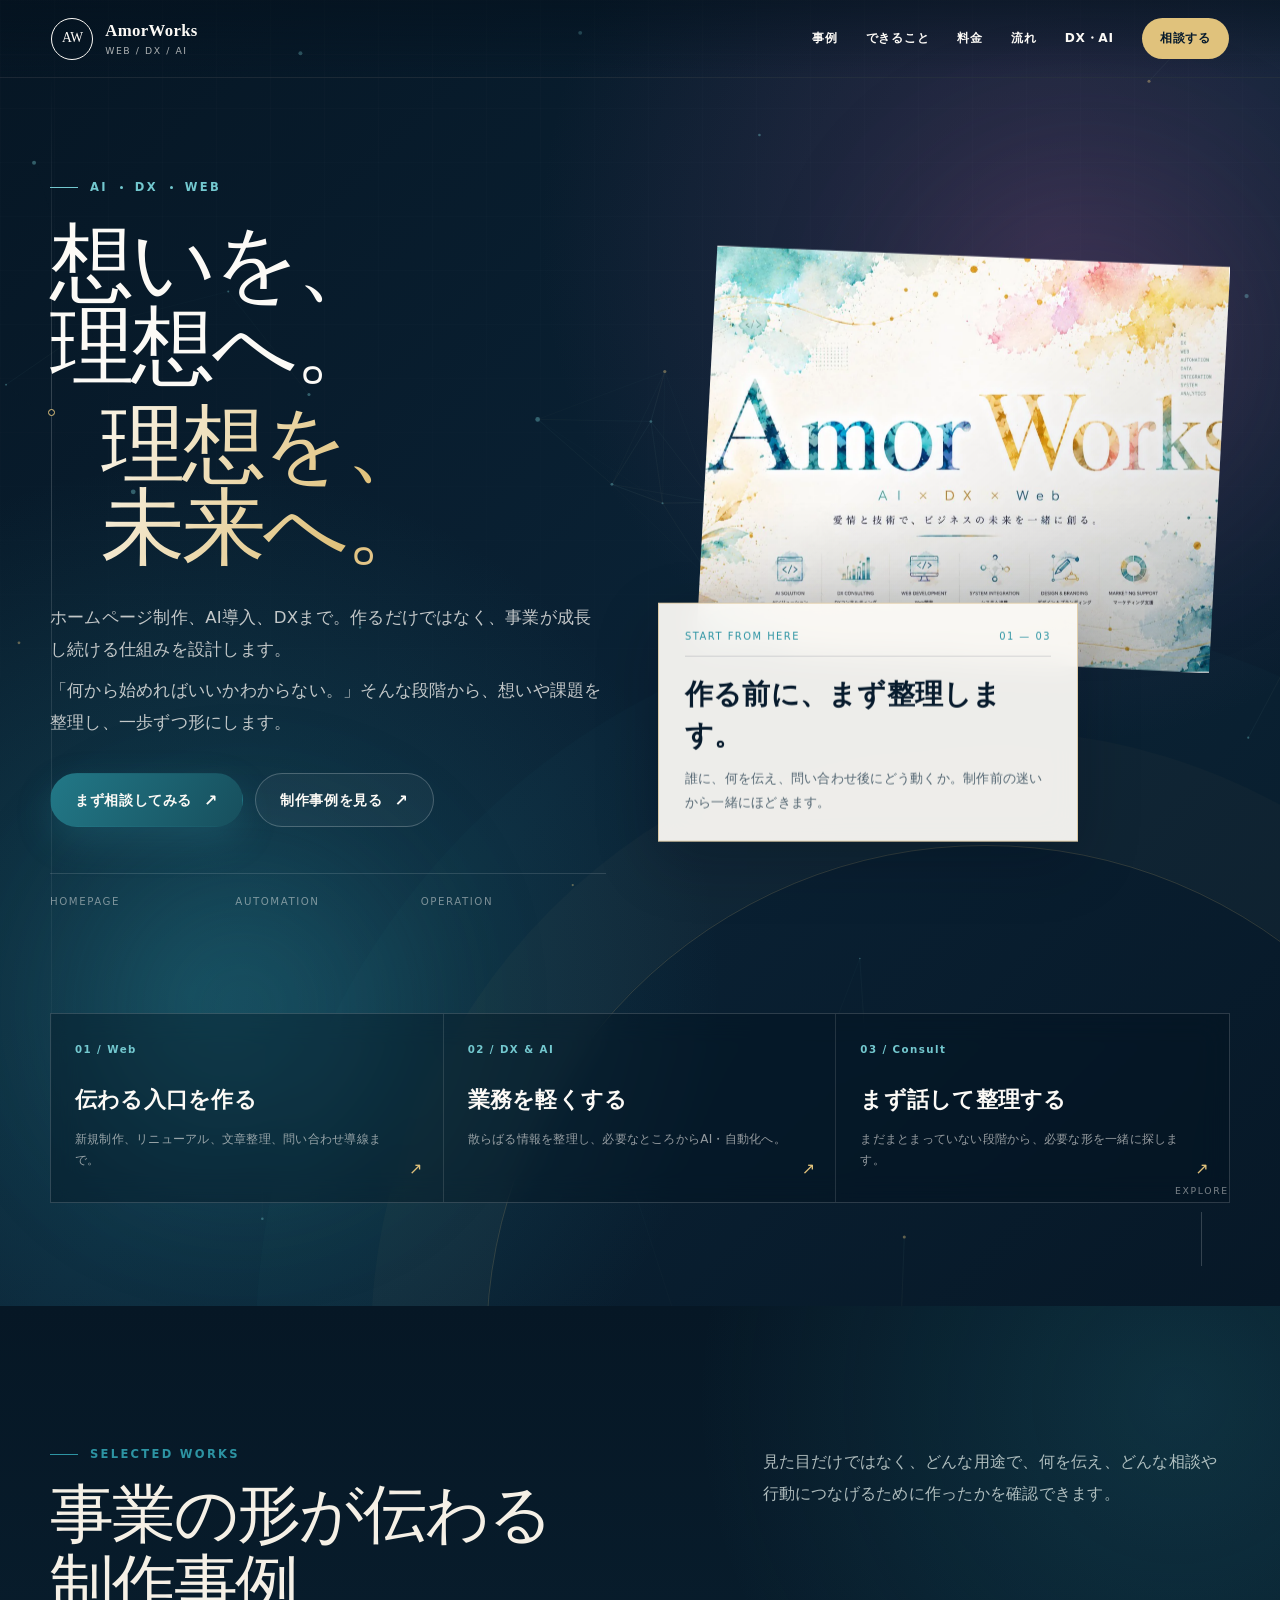
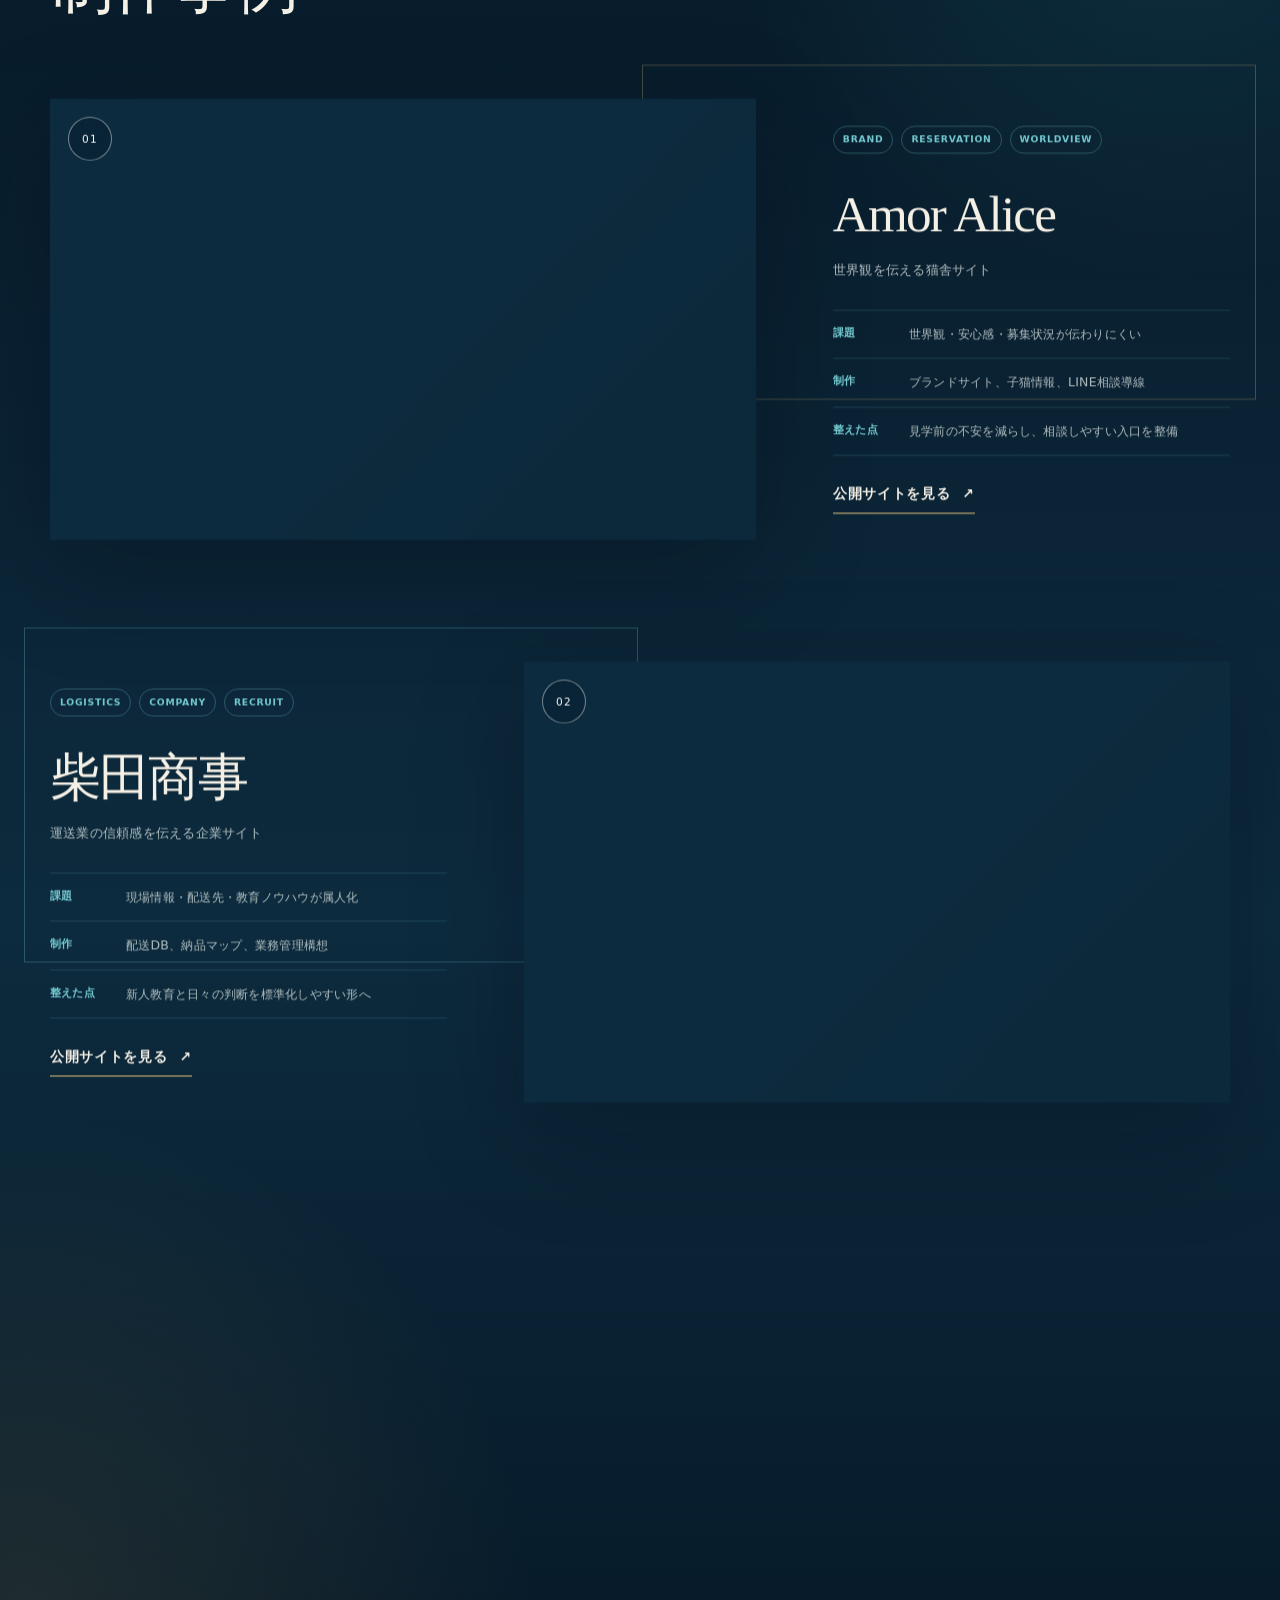
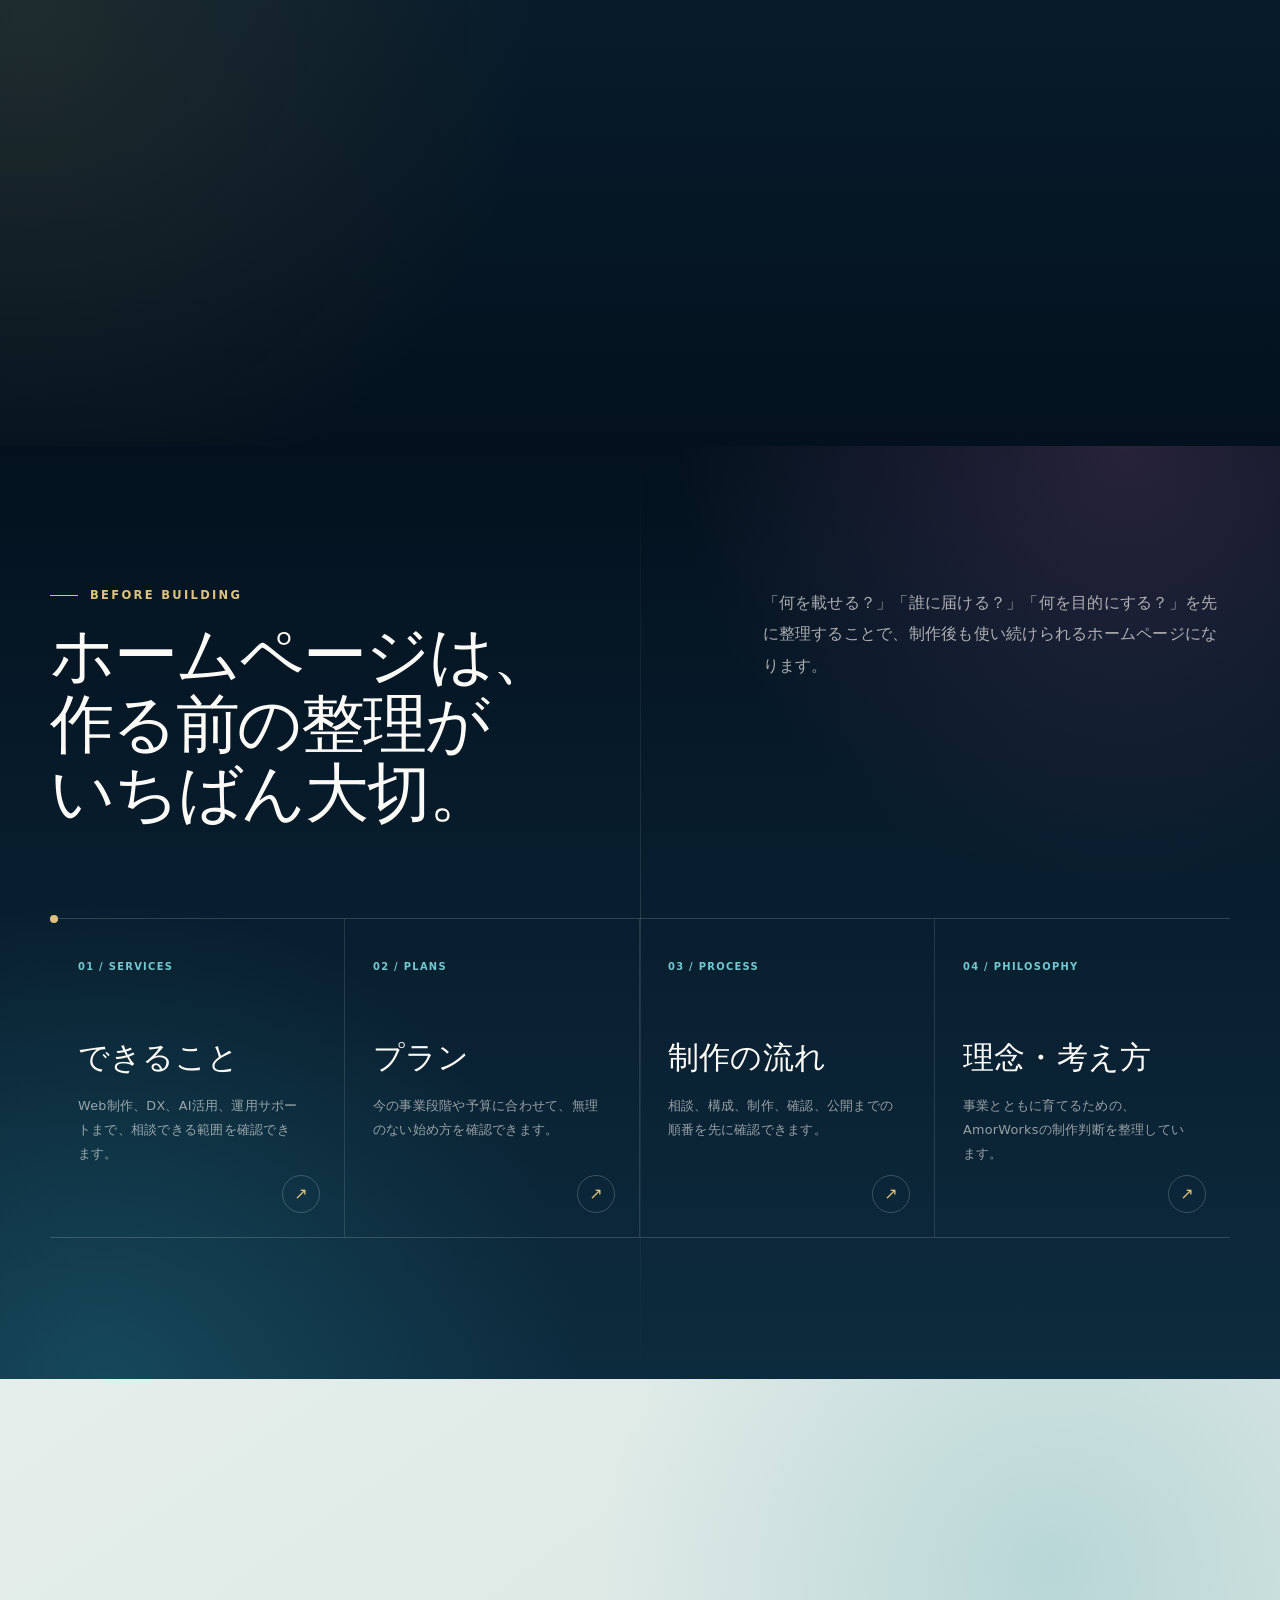
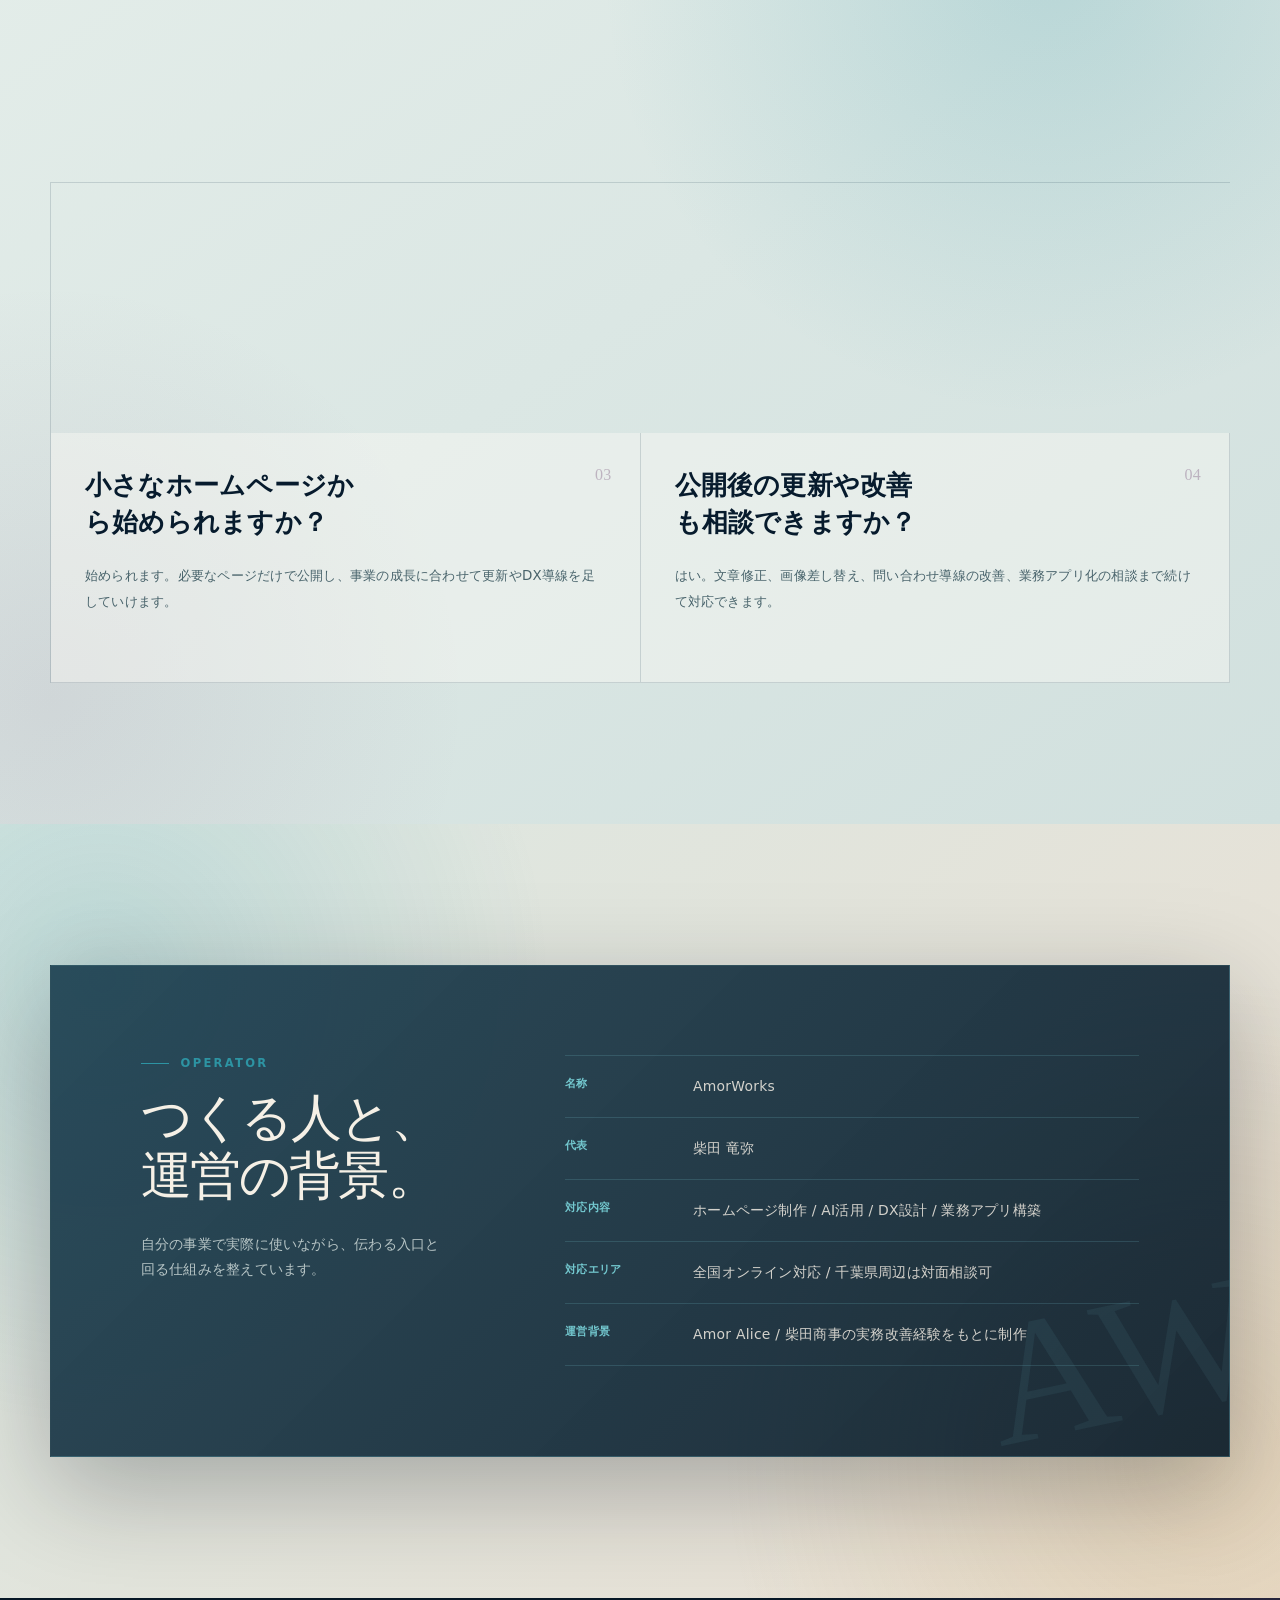
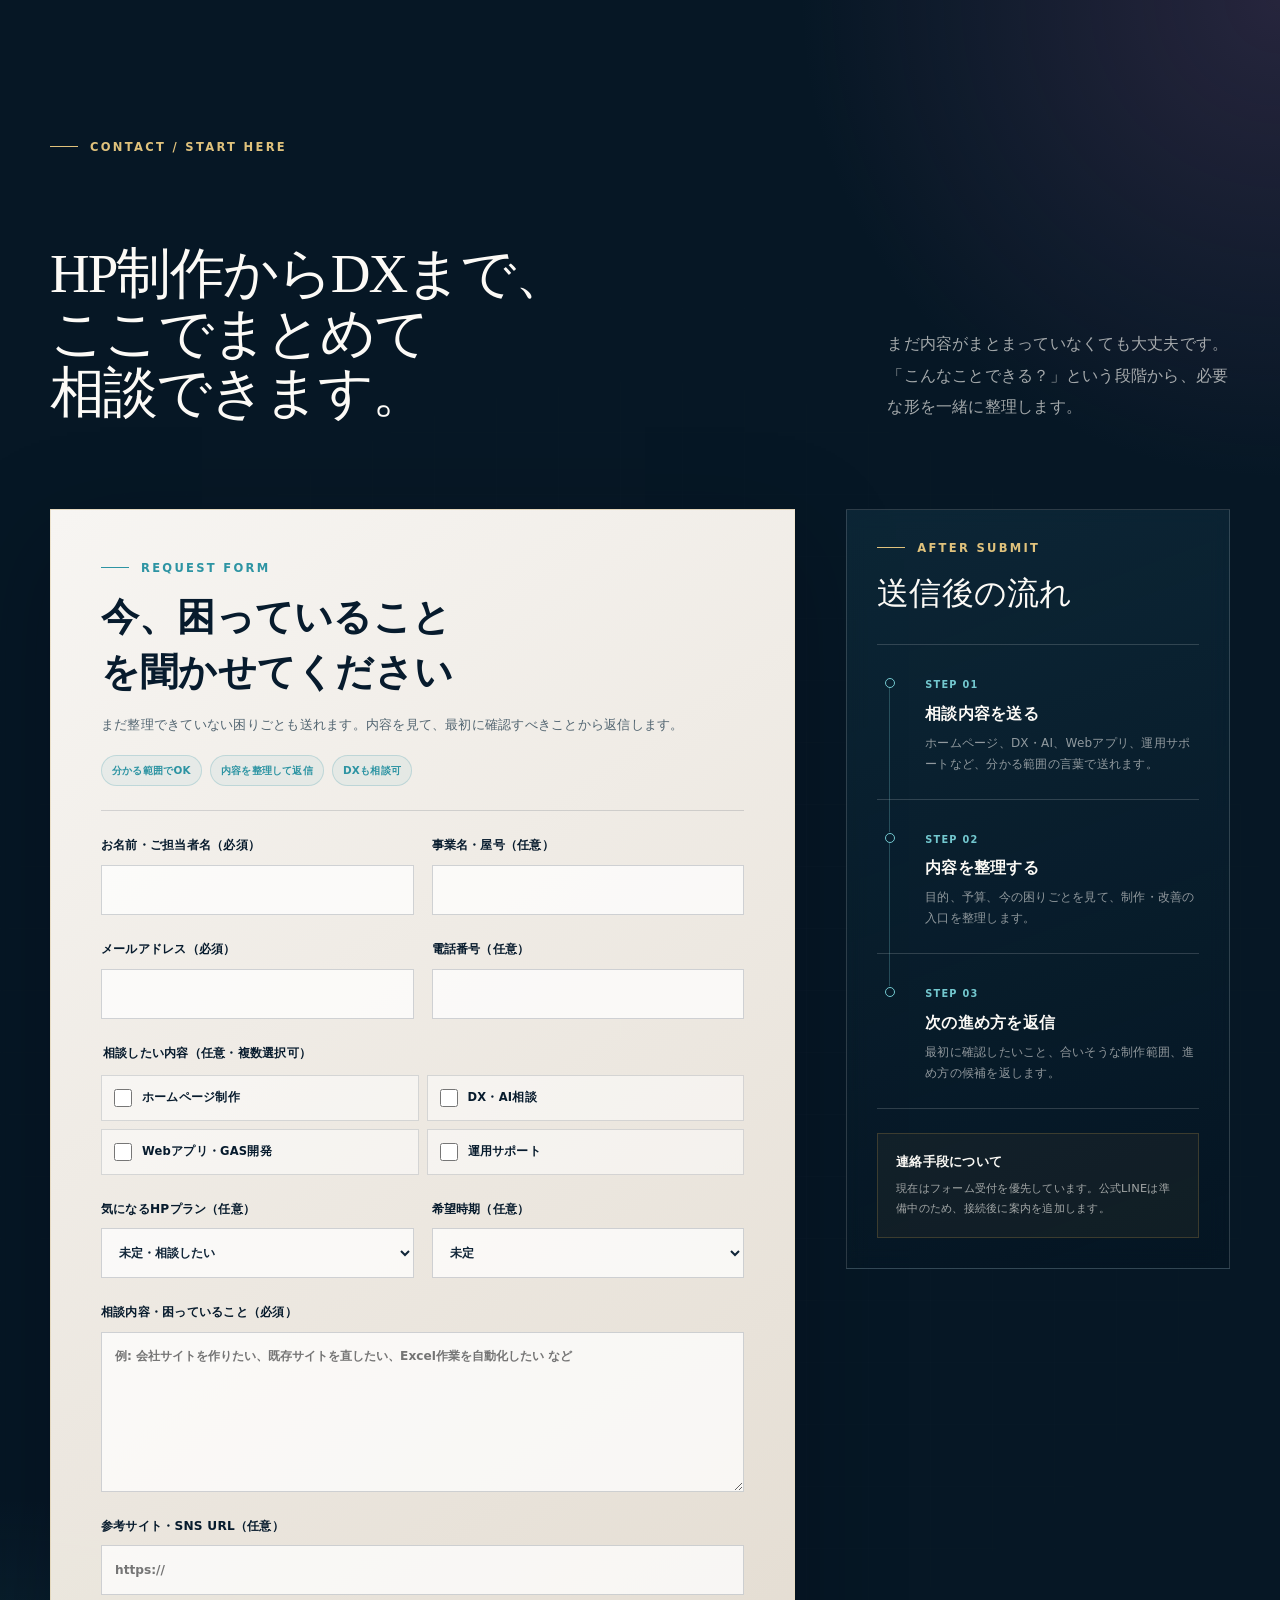
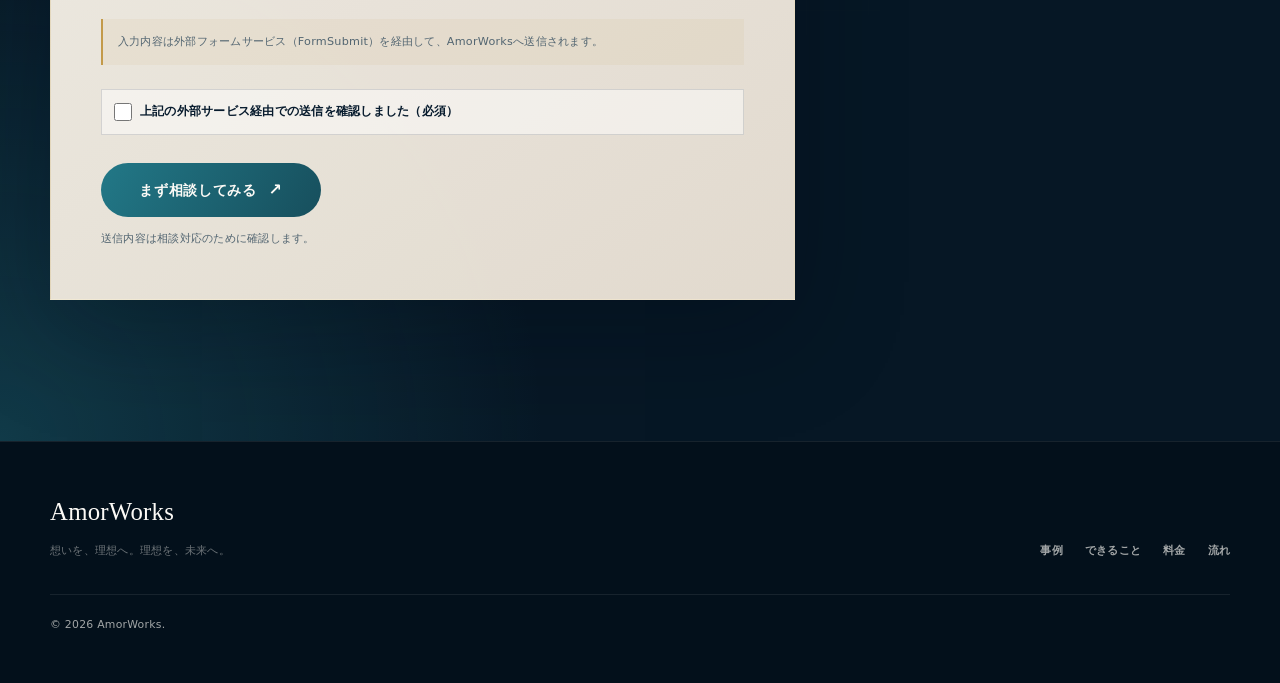
==== commit 95329f44: "Rebuild AmorWorks immersive site" ====
--- a/index.html
+++ b/index.html
@@ -8,6 +8,7 @@
       name="description"
       content="AmorWorksは、小さな事業の伝わらない・回らないを、ホームページ制作、AI活用、業務整理で使える形に整える制作パートナーです。"
     >
+    <meta name="theme-color" content="#071b2d">
     <meta property="og:title" content="AmorWorks | 小さな事業のWeb制作・AI活用・業務整理">
     <meta
       property="og:description"
@@ -17,107 +18,108 @@
     <meta property="og:url" content="https://amorworks.github.io/showcase/">
     <meta property="og:image" content="https://amorworks.github.io/showcase/assets/sc-hero-day.jpg">
     <meta name="twitter:card" content="summary_large_image">
+    <link rel="canonical" href="https://amorworks.github.io/showcase/">
     <link rel="icon" href="assets/amorworks-logo.jpg">
-    <link rel="stylesheet" href="styles.css">
+    <link rel="stylesheet" href="styles.css?v=20260807-hero-palette">
   </head>
   <body class="home-page">
+    <a class="skip-link" href="#main-content">本文へ移動</a>
+    <div class="site-progress" aria-hidden="true"><span data-site-progress></span></div>
+
     <header class="site-header" data-header>
-      <a class="brand" href="#top" aria-label="AmorWorks Showcase トップへ">
+      <a class="brand" href="#top" aria-label="AmorWorks トップへ">
         <span class="brand-mark" aria-hidden="true">AW</span>
         <span class="brand-copy">
           <strong>AmorWorks</strong>
-          <small>Showcase</small>
+          <small>Web / DX / AI</small>
         </span>
       </a>
-      <button class="nav-toggle" type="button" aria-expanded="false" aria-controls="site-nav" data-nav-toggle>
-        Menu
+      <button class="nav-toggle" type="button" aria-label="メニューを開く" aria-expanded="false" aria-controls="site-nav" data-nav-toggle>
+        <span>Menu</span>
+        <i aria-hidden="true"></i>
       </button>
-      <nav class="site-nav" id="site-nav" data-nav>
-        <a href="#top">Top</a>
-        <a href="#capabilities">できること</a>
-        <a href="#latest-works">制作事例</a>
+      <nav class="site-nav" id="site-nav" data-nav aria-label="メインナビゲーション">
+        <a href="#latest-works">事例</a>
+        <a href="services/">できること</a>
         <a href="plans/">料金</a>
         <a href="flow/">流れ</a>
-        <a href="#contact">Contact</a>
+        <a href="dx-ai/">DX・AI</a>
+        <a class="nav-contact" href="#contact">相談する</a>
       </nav>
     </header>
 
-    <main id="top" class="home-stage">
-      <section class="aw-hero" aria-labelledby="hero-title" data-hero-stage>
+    <main id="main-content" class="home-stage">
+      <section class="aw-hero" id="top" aria-labelledby="hero-title" data-hero-stage>
+        <div class="aw-hero-gridline" aria-hidden="true"></div>
         <div class="aw-hero-visual-field" data-hero-visual aria-hidden="true">
-          <figure class="aw-hero-art aw-hero-art-day">
-            <img src="assets/sc-hero-day.jpg" alt="" fetchpriority="high" decoding="async">
-          </figure>
-          <figure class="aw-hero-art aw-hero-art-night">
-            <img src="assets/sc-hero-night.jpg" alt="" decoding="async">
-          </figure>
-        </div>
-        <div class="section-inner aw-hero-post-cta" aria-label="最初の行動導線">
-          <a class="button primary" href="#contact">相談してみる</a>
-          <a class="button secondary" href="plans/">制作プランを見る</a>
-          <a class="button secondary" href="#latest-works">制作事例を見る</a>
-        </div>
-        <div class="aw-hero-gridline" aria-hidden="true"></div>
-        <div class="section-inner aw-hero-inner" id="hero-entry">
+          <canvas class="aw-signal-canvas" data-signal-canvas></canvas>
+          <span class="aw-hero-glow aw-hero-glow-one"></span>
+          <span class="aw-hero-glow aw-hero-glow-two"></span>
+        </div>
+
+        <div class="section-inner aw-hero-inner">
           <div class="aw-hero-copy" data-reveal>
-            <p class="eyebrow">AI × DX × Web</p>
-            <h1 id="hero-title"><span>想いを、理想へ。</span><span>理想を、未来へ。</span></h1>
-            <p class="hero-lead">
-              ホームページ制作、AI導入、DXまで。
-              作るだけではなく、事業が成長し続ける仕組みを設計します。
-            </p>
-            <p class="hero-lead">
-              「何から始めればいいかわからない。」
-              そんな段階でも大丈夫。
-              あなたの想いや課題を整理し、一歩ずつ理想の形へ導きます。
-            </p>
+            <p class="eyebrow"><span>AI</span><span>DX</span><span>Web</span></p>
+            <h1 id="hero-title">
+              <span>想いを、理想へ。</span>
+              <span>理想を、未来へ。</span>
+            </h1>
+            <div class="hero-lead">
+              <p>ホームページ制作、AI導入、DXまで。作るだけではなく、事業が成長し続ける仕組みを設計します。</p>
+              <p>「何から始めればいいかわからない。」そんな段階から、想いや課題を整理し、一歩ずつ形にします。</p>
+            </div>
             <div class="hero-actions" aria-label="主な導線">
-              <a class="button primary" href="#contact">相談してみる</a>
-              <a class="button secondary" href="plans/">制作プランを見る</a>
+              <a class="button primary" href="#contact">まず相談してみる</a>
               <a class="button secondary" href="#latest-works">制作事例を見る</a>
             </div>
-          </div>
-
-          <aside class="aw-hero-panel" data-reveal data-depth="0.12" aria-label="AmorWorksの入口">
-            <div class="aw-hero-panel-head">
-              <span>Start From Here</span>
-            </div>
-            <strong>作る前に、まず整理します。</strong>
-            <p>何を載せるか、誰に伝えるか、問い合わせ後にどう動くか。制作前の迷いを一緒にほどきます。</p>
-            <p>ホームページだけで終わらず、必要になったタイミングでAI・DXや業務改善まで広げられます。</p>
-            <div class="aw-hero-mini-stats" aria-label="入口の整理">
-              <div><strong>ホームページ制作</strong><small>想いやサービスを、見やすく信頼される形に整えます。</small></div>
-              <div><strong>DX・業務効率化</strong><small>紙・LINE・Excel・手作業で散らばる情報を、使いやすい仕組みに変えます。</small></div>
-              <div><strong>AI活用</strong><small>文章作成、問い合わせ整理、業務補助など、日々の作業を軽くする使い方を一緒に設計します。</small></div>
-            </div>
-          </aside>
+            <div class="aw-hero-scope" aria-label="対応領域">
+              <span>Homepage</span>
+              <span>Automation</span>
+              <span>Operation</span>
+            </div>
+          </div>
+
+          <div class="aw-hero-artboard" data-reveal data-depth="0.08">
+            <div class="aw-hero-art-frame">
+              <figure class="aw-hero-art aw-hero-art-day">
+                <img src="assets/sc-hero-day.webp" alt="" fetchpriority="high" decoding="async" width="1280" height="853">
+              </figure>
+              <figure class="aw-hero-art aw-hero-art-night">
+                <img src="assets/sc-hero-night.webp" alt="" decoding="async" width="1280" height="853">
+              </figure>
+              <div class="aw-hero-art-overlay" aria-hidden="true"></div>
+            </div>
+            <div class="aw-hero-panel">
+              <div class="aw-hero-panel-head">
+                <span>Start from here</span>
+                <span>01 — 03</span>
+              </div>
+              <strong>作る前に、まず整理します。</strong>
+              <p>誰に、何を伝え、問い合わせ後にどう動くか。制作前の迷いから一緒にほどきます。</p>
+            </div>
+          </div>
         </div>
 
         <div class="section-inner aw-capability-dock" id="capabilities" aria-label="AmorWorksで相談できること">
-          <a href="services/" data-reveal data-depth="0.05">
+          <a href="services/" data-reveal>
             <span>01 / Web</span>
             <strong>伝わる入口を作る</strong>
-            <small>新規制作、リニューアル、文章整理、問い合わせ導線まで整えます。</small>
+            <small>新規制作、リニューアル、文章整理、問い合わせ導線まで。</small>
           </a>
-          <a href="dx-ai/" data-reveal data-depth="0.09">
-            <span>02 / DX</span>
+          <a href="dx-ai/" data-reveal>
+            <span>02 / DX &amp; AI</span>
             <strong>業務を軽くする</strong>
-            <small>紙・LINE・Excelに散らばった情報を、使いやすい流れにします。</small>
+            <small>散らばる情報を整理し、必要なところからAI・自動化へ。</small>
           </a>
-          <a href="dx-ai/" data-reveal data-depth="0.13">
-            <span>03 / AI</span>
-            <strong>AIを身近に使う</strong>
-            <small>文章作成、問い合わせ整理、業務補助を、現場で使える形にします。</small>
+          <a href="#contact" data-reveal>
+            <span>03 / Consult</span>
+            <strong>まず話して整理する</strong>
+            <small>まだまとまっていない段階から、必要な形を一緒に探します。</small>
           </a>
-          <a href="#contact" data-reveal data-depth="0.17">
-            <span>04 / Consult</span>
-            <strong>まず話して整理する</strong>
-            <small>まだまとまっていない段階から、必要な形を一緒に見つけます。</small>
-          </a>
-        </div>
-
-        <a class="aw-scroll-cue" href="#latest-works" aria-label="次のセクションへ">
-          <span>Scroll</span>
+        </div>
+
+        <a class="aw-scroll-cue" href="#latest-works" aria-label="制作事例へ進む">
+          <span>Explore</span>
           <i aria-hidden="true"></i>
         </a>
       </section>
@@ -126,18 +128,19 @@
         <div class="section-inner">
           <div class="aw-split-heading" data-reveal>
             <div>
-              <p class="eyebrow">Homepage Build Cases</p>
-              <h2 id="latest-works-title">事業の形が伝わる制作事例</h2>
-            </div>
-            <p>
-              見た目だけではなく、どんな用途で、何を伝え、どんな相談や行動につなげるために作ったかを見られる事例です。
-            </p>
+              <p class="eyebrow">Selected Works</p>
+              <h2 id="latest-works-title">事業の形が伝わる<br>制作事例</h2>
+            </div>
+            <p>見た目だけではなく、どんな用途で、何を伝え、どんな相談や行動につなげるために作ったかを確認できます。</p>
           </div>
 
           <div class="work-grid aw-case-grid" aria-label="最新のビルド事例">
-            <article class="work-card latest-work-card" data-reveal data-depth="0.07">
+            <article class="work-card latest-work-card" data-reveal data-depth="0.035">
               <div class="work-card-content">
-                <img src="assets/case-amoralice.jpg" alt="Amor Aliceの世界観を表現したホームページビジュアル">
+                <figure>
+                  <span class="case-number">01</span>
+                  <img src="assets/case-amoralice.webp" alt="Amor Aliceの世界観を表現したホームページビジュアル" loading="lazy" decoding="async" width="1536" height="1024">
+                </figure>
                 <div class="work-body">
                   <div class="work-meta"><span>Brand</span><span>Reservation</span><span>Worldview</span></div>
                   <h3>Amor Alice</h3>
@@ -145,18 +148,19 @@
                   <dl class="case-proof-list">
                     <div><dt>課題</dt><dd>世界観・安心感・募集状況が伝わりにくい</dd></div>
                     <div><dt>制作</dt><dd>ブランドサイト、子猫情報、LINE相談導線</dd></div>
-                    <div><dt>改善</dt><dd>見学前の不安を減らし、相談しやすい入口を整備</dd></div>
+                    <div><dt>整えた点</dt><dd>見学前の不安を減らし、相談しやすい入口を整備</dd></div>
                   </dl>
+                  <a class="text-button latest-direct-link" href="https://catteryamoralice-ragdoll.github.io/" target="_blank" rel="noopener">公開サイトを見る</a>
                 </div>
               </div>
-              <div class="latest-direct-link-wrap">
-                <a class="text-button latest-direct-link" href="https://catteryamoralice-ragdoll.github.io/" target="_blank" rel="noopener">公開サイトを見る</a>
-              </div>
-            </article>
-
-            <article class="work-card latest-work-card" data-reveal data-depth="0.11">
+            </article>
+
+            <article class="work-card latest-work-card" data-reveal data-depth="0.045">
               <div class="work-card-content">
-                <img src="assets/case-shibata-current.png" alt="柴田商事のトラックが並ぶホームページビジュアル">
+                <figure>
+                  <span class="case-number">02</span>
+                  <img src="assets/case-shibata-public.webp" alt="柴田商事のトラックが並ぶホームページビジュアル（車両番号は非表示）" loading="lazy" decoding="async" width="1672" height="941">
+                </figure>
                 <div class="work-body">
                   <div class="work-meta"><span>Logistics</span><span>Company</span><span>Recruit</span></div>
                   <h3>柴田商事</h3>
@@ -164,18 +168,19 @@
                   <dl class="case-proof-list">
                     <div><dt>課題</dt><dd>現場情報・配送先・教育ノウハウが属人化</dd></div>
                     <div><dt>制作</dt><dd>配送DB、納品マップ、業務管理構想</dd></div>
-                    <div><dt>改善</dt><dd>新人教育と日々の判断を標準化しやすい形へ</dd></div>
+                    <div><dt>整えた点</dt><dd>新人教育と日々の判断を標準化しやすい形へ</dd></div>
                   </dl>
+                  <a class="text-button latest-direct-link" href="https://shibatashoji-logistics.github.io/" target="_blank" rel="noopener">公開サイトを見る</a>
                 </div>
               </div>
-              <div class="latest-direct-link-wrap">
-                <a class="text-button latest-direct-link" href="https://shibatashoji-logistics.github.io/" target="_blank" rel="noopener">公開サイトを見る</a>
-              </div>
-            </article>
-
-            <article class="work-card latest-work-card" data-reveal data-depth="0.15">
+            </article>
+
+            <article class="work-card latest-work-card" data-reveal data-depth="0.055">
               <div class="work-card-content">
-                <img src="assets/case-stg.png" alt="株式会社STGのホームページビジュアル">
+                <figure>
+                  <span class="case-number">03</span>
+                  <img src="assets/case-stg.webp" alt="株式会社STGのホームページビジュアル" loading="lazy" decoding="async" width="1717" height="916">
+                </figure>
                 <div class="work-body">
                   <div class="work-meta"><span>Company</span><span>Recruit</span><span>Trust</span></div>
                   <h3>SAWADA TOMU GROUP</h3>
@@ -183,18 +188,16 @@
                   <dl class="case-proof-list">
                     <div><dt>課題</dt><dd>初見で事業内容と信頼感が伝わりにくい</dd></div>
                     <div><dt>制作</dt><dd>企業サイト構成、施工実績、求人導線</dd></div>
-                    <div><dt>改善</dt><dd>問い合わせ・採用につながる情報設計へ</dd></div>
+                    <div><dt>整えた点</dt><dd>問い合わせ・採用につながる情報設計へ</dd></div>
                   </dl>
+                  <a class="text-button latest-direct-link" href="https://amorworks.github.io/sawada-tomu-group-site/" target="_blank" rel="noopener">公開サイトを見る</a>
                 </div>
               </div>
-              <div class="latest-direct-link-wrap">
-                <a class="text-button latest-direct-link" href="https://amorworks.github.io/sawada-tomu-group-site/" target="_blank" rel="noopener">公開サイトを見る</a>
-              </div>
             </article>
           </div>
 
           <div class="section-more" data-reveal>
-            <a class="button primary" href="works/">事例集をもっと見る</a>
+            <a class="button secondary" href="works/">事例集をもっと見る</a>
           </div>
         </div>
       </section>
@@ -203,38 +206,36 @@
         <div class="section-inner">
           <div class="aw-split-heading" data-reveal>
             <div>
-              <p class="eyebrow">Homepage Production Links</p>
-              <h2 id="gateway-title"><span>ホームページは、</span><span>作る前の整理がいちばん大切。</span></h2>
-            </div>
-            <p>
-              「何を載せる？」<br>
-              「誰に届ける？」<br>
-              「何を目的にする？」<br><br>
-              作り始める前に整理することで、<br>
-              成果につながるホームページになります。
-            </p>
+              <p class="eyebrow">Before Building</p>
+              <h2 id="gateway-title">ホームページは、<br>作る前の整理が<br>いちばん大切。</h2>
+            </div>
+            <p>「何を載せる？」「誰に届ける？」「何を目的にする？」を先に整理することで、制作後も使い続けられるホームページになります。</p>
           </div>
 
           <div class="gateway-grid aw-gateway-grid aw-homepage-links-grid" aria-label="ホームページ制作の詳細ページ一覧">
             <a class="gateway-card" href="services/" data-reveal>
-              <span>Services</span>
+              <span>01 / Services</span>
               <h3>できること</h3>
-              <p>Web制作、DX、AI活用、運用サポートまで相談できる範囲を確認できます。</p>
+              <p>Web制作、DX、AI活用、運用サポートまで、相談できる範囲を確認できます。</p>
+              <i aria-hidden="true">↗</i>
             </a>
             <a class="gateway-card" href="plans/" data-reveal>
-              <span>Plans</span>
+              <span>02 / Plans</span>
               <h3>プラン</h3>
               <p>今の事業段階や予算に合わせて、無理のない始め方を確認できます。</p>
+              <i aria-hidden="true">↗</i>
             </a>
             <a class="gateway-card" href="flow/" data-reveal>
-              <span>Process</span>
+              <span>03 / Process</span>
               <h3>制作の流れ</h3>
-              <p>相談、構成、制作、確認、公開までの順番を先に見て安心できます。</p>
+              <p>相談、構成、制作、確認、公開までの順番を先に確認できます。</p>
+              <i aria-hidden="true">↗</i>
             </a>
             <a class="gateway-card" href="philosophy/" data-reveal>
-              <span>Philosophy</span>
+              <span>04 / Philosophy</span>
               <h3>理念・考え方</h3>
-              <p>やさしく実用的に、事業とともに育てる考え方を整理しています。</p>
+              <p>事業とともに育てるための、AmorWorksの制作判断を整理しています。</p>
+              <i aria-hidden="true">↗</i>
             </a>
           </div>
         </div>
@@ -245,26 +246,28 @@
           <div class="aw-split-heading" data-reveal>
             <div>
               <p class="eyebrow">FAQ</p>
-              <h2 id="faq-title">よくある相談</h2>
-            </div>
-            <p>
-              最初から正しく説明できなくても大丈夫です。小さな違和感や「こうできたらいいな」から、必要な形を一緒に整理します。
-            </p>
+              <h2 id="faq-title">まだ曖昧でも、<br>相談できます。</h2>
+            </div>
+            <p>最初から正しく説明できなくても大丈夫です。小さな違和感や「こうできたらいいな」から、必要な形を一緒に整理します。</p>
           </div>
           <div class="aw-faq-grid" aria-label="よくある質問">
             <article data-reveal>
+              <span>01</span>
               <h3>内容がまとまっていなくても相談できますか？</h3>
               <p>できます。今困っていること、作りたい雰囲気、参考サイトなど、分かる範囲から整理します。</p>
             </article>
             <article data-reveal>
+              <span>02</span>
               <h3>AIやDXだけの相談もできますか？</h3>
               <p>できます。文章作成、問い合わせ整理、Excel作業の見直しなど、日々の作業に近いところから始められます。</p>
             </article>
             <article data-reveal>
+              <span>03</span>
               <h3>小さなホームページから始められますか？</h3>
               <p>始められます。必要なページだけで公開し、事業の成長に合わせて更新やDX導線を足していけます。</p>
             </article>
             <article data-reveal>
+              <span>04</span>
               <h3>公開後の更新や改善も相談できますか？</h3>
               <p>はい。文章修正、画像差し替え、問い合わせ導線の改善、業務アプリ化の相談まで続けて対応できます。</p>
             </article>
@@ -274,9 +277,12 @@
 
       <section class="section aw-trust-section" id="operator" aria-labelledby="operator-title">
         <div class="section-inner aw-trust-grid aw-trust-grid-single">
-          <article class="aw-trust-panel aw-owner-panel" data-reveal data-depth="0.1">
-            <p class="eyebrow">Operator</p>
-            <h2 id="operator-title">代表・運営情報</h2>
+          <article class="aw-trust-panel aw-owner-panel" data-reveal>
+            <div class="aw-owner-intro">
+              <p class="eyebrow">Operator</p>
+              <h2 id="operator-title">つくる人と、<br>運営の背景。</h2>
+              <p class="owner-note">自分の事業で実際に使いながら、伝わる入口と回る仕組みを整えています。</p>
+            </div>
             <dl class="aw-owner-list">
               <div><dt>名称</dt><dd>AmorWorks</dd></div>
               <div><dt>代表</dt><dd>柴田 竜弥</dd></div>
@@ -284,7 +290,6 @@
               <div><dt>対応エリア</dt><dd>全国オンライン対応 / 千葉県周辺は対面相談可</dd></div>
               <div><dt>運営背景</dt><dd>Amor Alice / 柴田商事の実務改善経験をもとに制作</dd></div>
             </dl>
-            <p class="owner-note">自分の事業で実際に使いながら、伝わる入口と回る仕組みを整えています。</p>
           </article>
         </div>
       </section>
@@ -293,11 +298,8 @@
         <div class="section-inner">
           <div class="section-heading contact-heading" data-reveal>
             <p class="eyebrow">Contact / Start Here</p>
-            <h2 id="contact-title">HP制作からDXまで、ここでまとめて相談できます。</h2>
-            <p>
-              まだ内容がまとまっていなくても大丈夫です。
-              「こんなことできる？」という段階から、必要な形を一緒に整理します。
-            </p>
+            <h2 id="contact-title"><span>HP制作からDXまで、</span><br><span>ここでまとめて</span><br><span>相談できます。</span></h2>
+            <p>まだ内容がまとまっていなくても大丈夫です。「こんなことできる？」という段階から、必要な形を一緒に整理します。</p>
           </div>
 
           <div class="contact-grid">
@@ -305,15 +307,17 @@
               class="application-form"
               data-application-form
               data-form-endpoint="https://formsubmit.co/ajax/cattery227.amor.alice@gmail.com"
+              action="https://formsubmit.co/cattery227.amor.alice@gmail.com"
+              method="post"
             >
-              <input type="hidden" name="_subject" value="AmorWorksショーケースから依頼相談">
+              <input type="hidden" name="_subject" value="AmorWorks公式サイトから依頼相談">
               <input type="hidden" name="_template" value="table">
               <input type="hidden" name="_captcha" value="false">
               <input class="honeypot" type="text" name="_honey" tabindex="-1" autocomplete="off" aria-hidden="true">
               <div class="form-head">
                 <p class="eyebrow">Request Form</p>
                 <h3>今、困っていることを聞かせてください</h3>
-                <p>必要事項だけでなく、まだ整理できていない困りごとも送れます。内容を見て、最初に確認すべきことから返信します。</p>
+                <p>まだ整理できていない困りごとも送れます。内容を見て、最初に確認すべきことから返信します。</p>
                 <div class="form-assurance" aria-label="送信前の確認">
                   <span>分かる範囲でOK</span>
                   <span>内容を整理して返信</span>
@@ -388,35 +392,37 @@
                 <input type="url" name="reference" placeholder="https://">
               </label>
 
+              <p class="form-privacy">入力内容は外部フォームサービス（FormSubmit）を経由して、AmorWorksへ送信されます。</p>
+              <label class="form-consent">
+                <input type="checkbox" name="external-service-confirmation" value="確認済み" required>
+                <span>上記の外部サービス経由での送信を確認しました（必須）</span>
+              </label>
+
               <div class="form-actions">
                 <button class="button contact-copy-button" type="submit">まず相談してみる</button>
-                <p class="copy-status" data-application-status aria-live="polite">
-                  送信内容は相談対応のために確認します。
-                </p>
+                <p class="copy-status" data-application-status aria-live="polite">送信内容は相談対応のために確認します。</p>
                 <textarea class="application-output" data-application-output aria-label="入力内容の控え" readonly hidden></textarea>
               </div>
             </form>
 
-            <div class="contact-directory" aria-labelledby="contact-directory-title">
+            <div class="contact-directory" aria-labelledby="contact-directory-title" data-reveal>
+              <p class="eyebrow">After Submit</p>
               <h3 id="contact-directory-title">送信後の流れ</h3>
               <div class="contact-methods contact-steps">
                 <article>
                   <span>Step 01</span>
                   <h4>相談内容を送る</h4>
                   <p>ホームページ、DX・AI、Webアプリ、運用サポートなど、分かる範囲の言葉で送れます。</p>
-                  <strong>受付中</strong>
                 </article>
                 <article>
                   <span>Step 02</span>
                   <h4>内容を整理する</h4>
                   <p>目的、予算、今の困りごとを見て、制作・改善の入口を整理します。</p>
-                  <strong>整理</strong>
                 </article>
                 <article>
                   <span>Step 03</span>
                   <h4>次の進め方を返信</h4>
                   <p>最初に確認したいこと、合いそうな制作範囲、進め方の候補を返します。</p>
-                  <strong>返信</strong>
                 </article>
               </div>
               <div class="form-note">
@@ -431,10 +437,21 @@
 
     <footer class="site-footer">
       <div class="section-inner footer-inner">
-        <p>AmorWorks Showcase</p>
-        <p>&copy; <span data-year>2026</span> AmorWorks. Create with heart. Grow together.</p>
+        <div>
+          <p class="footer-brand">AmorWorks</p>
+          <p>想いを、理想へ。理想を、未来へ。</p>
+        </div>
+        <nav aria-label="フッターナビゲーション">
+          <a href="works/">事例</a>
+          <a href="services/">できること</a>
+          <a href="plans/">料金</a>
+          <a href="flow/">流れ</a>
+        </nav>
+        <p>&copy; <span data-year>2026</span> AmorWorks.</p>
       </div>
     </footer>
+
+    <a class="aw-mobile-cta" href="#contact">相談する</a>
 
     <script src="visuals.js"></script>
     <script src="script.js"></script>
--- a/styles.css
+++ b/styles.css
@@ -1,45 +1,90 @@
 :root {
-  --navy: #071f49;
-  --navy-2: #0d3267;
-  --gold: #b89035;
-  --gold-soft: #f3ead3;
-  --ink: #182033;
-  --muted: #5d687a;
-  --line: #dce2eb;
-  --paper: #fbfaf6;
-  --white: #ffffff;
-  --mint: #dceee8;
-  --green: #2e6f64;
-  --shadow: 0 18px 45px rgba(7, 31, 73, 0.12);
-}
-
-* {
+  --ink: #071b2d;
+  --ink-soft: #102e45;
+  --ink-muted: #25445a;
+  --paper: #f2eee6;
+  --paper-bright: #fcfaf6;
+  --paper-deep: #e6ded1;
+  --cyan: #2d94a3;
+  --cyan-bright: #73c8cf;
+  --gold: #c39a4a;
+  --gold-bright: #e0c27c;
+  --plum: #6b426e;
+  --rose: #b66f77;
+  --text: #102538;
+  --text-muted: #526571;
+  --line: rgba(7, 27, 45, 0.14);
+  --line-light: rgba(255, 255, 255, 0.16);
+  --night: #061725;
+  --night-deep: #03111e;
+  --night-soft: #0d2b3e;
+  --night-lift: #14384a;
+  --text-on-dark: #f5f0e6;
+  --muted-on-dark: rgba(232, 241, 238, 0.74);
+  --line-on-dark: rgba(115, 200, 207, 0.18);
+  --cyan-ink: #1d6b76;
+  --shadow: 0 24px 70px rgba(4, 20, 34, 0.12);
+  --shadow-deep: 0 32px 100px rgba(0, 8, 18, 0.28);
+  --radius-sm: 12px;
+  --radius: 22px;
+  --radius-lg: 40px;
+  --header-height: 78px;
+  --section-space: clamp(88px, 11vw, 160px);
+  --display: "Yu Mincho", "Hiragino Mincho ProN", "Hiragino Mincho Pro", "Noto Serif JP", Georgia, serif;
+  --sans: "Yu Gothic", "YuGothic", "Hiragino Kaku Gothic ProN", "Hiragino Sans", "Noto Sans JP", system-ui, sans-serif;
+}
+
+*,
+*::before,
+*::after {
   box-sizing: border-box;
 }
 
 html {
   scroll-behavior: smooth;
+  scroll-padding-top: calc(var(--header-height) + 20px);
+  background: var(--ink);
 }
 
 body {
   margin: 0;
-  color: var(--ink);
-  background: var(--paper);
-  font-family: "Yu Gothic", "Hiragino Kaku Gothic ProN", Meiryo, system-ui, sans-serif;
-  line-height: 1.7;
+  color: var(--text);
+  background:
+    radial-gradient(circle at 5% 18%, rgba(45, 148, 163, 0.08), transparent 24rem),
+    radial-gradient(circle at 93% 48%, rgba(195, 154, 74, 0.07), transparent 28rem),
+    var(--paper);
+  font-family: var(--sans);
+  font-size: 16px;
+  line-height: 1.8;
+  letter-spacing: 0.015em;
+  overflow-x: hidden;
 }
 
 body.nav-open {
   overflow: hidden;
 }
 
+::selection {
+  color: var(--paper-bright);
+  background: var(--cyan);
+}
+
 img {
   display: block;
+  width: 100%;
   max-width: 100%;
 }
 
 a {
   color: inherit;
+  text-decoration: none;
+}
+
+button,
+input,
+select,
+textarea {
+  font: inherit;
 }
 
 button,
@@ -47,1425 +92,2252 @@
   -webkit-tap-highlight-color: transparent;
 }
 
+:focus-visible {
+  outline: 3px solid var(--cyan-bright);
+  outline-offset: 4px;
+}
+
+h1,
+h2,
+h3,
+h4,
+p,
+figure,
+dl,
+dd {
+  margin: 0;
+}
+
+h1,
+h2 {
+  font-family: var(--display);
+  font-weight: 500;
+  letter-spacing: -0.035em;
+  text-wrap: balance;
+}
+
+h3,
+h4 {
+  line-height: 1.45;
+  text-wrap: balance;
+}
+
+p {
+  text-wrap: pretty;
+}
+
+.skip-link {
+  position: fixed;
+  z-index: 1000;
+  top: 12px;
+  left: 12px;
+  padding: 10px 16px;
+  color: var(--paper-bright);
+  background: var(--ink);
+  border-radius: 999px;
+  transform: translateY(-160%);
+  transition: transform 180ms ease;
+}
+
+.skip-link:focus {
+  transform: translateY(0);
+}
+
+.site-progress {
+  position: fixed;
+  z-index: 140;
+  top: 0;
+  left: 0;
+  width: 100%;
+  height: 2px;
+  pointer-events: none;
+  background: transparent;
+}
+
+.site-progress span {
+  display: block;
+  width: 100%;
+  height: 100%;
+  background: linear-gradient(90deg, var(--cyan-bright), var(--gold-bright), #d9a3b3);
+  box-shadow: 0 0 18px rgba(224, 194, 124, 0.5);
+  transform: scaleX(var(--page-progress, 0));
+  transform-origin: left;
+  will-change: transform;
+}
+
+.section {
+  position: relative;
+  padding: var(--section-space) 0;
+}
+
+.section-inner {
+  width: min(1180px, calc(100% - 48px));
+  margin-inline: auto;
+}
+
+.eyebrow {
+  display: flex;
+  align-items: center;
+  gap: 12px;
+  color: var(--cyan);
+  font-size: 0.72rem;
+  font-weight: 700;
+  letter-spacing: 0.2em;
+  line-height: 1.4;
+  text-transform: uppercase;
+}
+
+.eyebrow::before {
+  width: 28px;
+  height: 1px;
+  content: "";
+  background: currentColor;
+}
+
+.eyebrow span {
+  display: inline-flex;
+  align-items: center;
+  gap: 12px;
+}
+
+.eyebrow span + span::before {
+  width: 3px;
+  height: 3px;
+  content: "";
+  border-radius: 50%;
+  background: currentColor;
+}
+
+.button {
+  position: relative;
+  display: inline-flex;
+  min-height: 54px;
+  align-items: center;
+  justify-content: center;
+  gap: 12px;
+  padding: 14px 24px;
+  overflow: hidden;
+  border: 1px solid transparent;
+  border-radius: 999px;
+  font-size: 0.88rem;
+  font-weight: 700;
+  letter-spacing: 0.045em;
+  line-height: 1.2;
+  transition: color 220ms ease, background 220ms ease, border-color 220ms ease, transform 220ms ease, box-shadow 220ms ease;
+}
+
+.button::after {
+  display: inline-block;
+  content: "↗";
+  font-size: 1rem;
+  transition: transform 220ms ease;
+}
+
+.button.primary {
+  color: var(--paper-bright);
+  background: linear-gradient(120deg, #227887, #174f5d);
+  box-shadow: 0 14px 36px rgba(45, 148, 163, 0.24);
+}
+
+.button.secondary {
+  color: var(--ink);
+  background: rgba(255, 255, 255, 0.5);
+  border-color: var(--line);
+}
+
+.button:hover {
+  transform: translateY(-3px);
+}
+
+.button:hover::after {
+  transform: translate(3px, -3px);
+}
+
+.button.primary:hover {
+  box-shadow: 0 18px 42px rgba(45, 148, 163, 0.34);
+}
+
+.button.secondary:hover {
+  background: var(--paper-bright);
+  border-color: rgba(7, 27, 45, 0.32);
+}
+
+.text-button {
+  display: inline-flex;
+  align-items: center;
+  gap: 12px;
+  padding-bottom: 6px;
+  color: var(--ink);
+  border-bottom: 1px solid var(--gold);
+  font-size: 0.86rem;
+  font-weight: 700;
+  letter-spacing: 0.05em;
+  transition: color 180ms ease, gap 180ms ease;
+}
+
+.text-button::after {
+  content: "↗";
+}
+
+.text-button:hover {
+  gap: 18px;
+  color: var(--cyan);
+}
+
+/* Header */
 .site-header {
   position: fixed;
+  z-index: 100;
   top: 0;
   left: 0;
-  right: 0;
-  z-index: 20;
   display: flex;
+  width: 100%;
+  height: var(--header-height);
   align-items: center;
   justify-content: space-between;
-  min-height: 72px;
-  padding: 12px 28px;
-  color: var(--white);
-  background: rgba(7, 31, 73, 0.68);
-  border-bottom: 1px solid rgba(255, 255, 255, 0.16);
-  backdrop-filter: blur(14px);
-  transition: background 180ms ease, box-shadow 180ms ease;
+  padding: 0 clamp(20px, 4vw, 64px);
+  color: var(--paper-bright);
+  border-bottom: 1px solid rgba(255, 255, 255, 0.09);
+  background: linear-gradient(to bottom, rgba(4, 17, 29, 0.58), transparent);
+  transition: height 240ms ease, color 240ms ease, background 240ms ease, border-color 240ms ease, box-shadow 240ms ease;
 }
 
 .site-header.is-scrolled,
 .site-header.is-open {
-  background: rgba(7, 31, 73, 0.96);
-  box-shadow: 0 12px 30px rgba(7, 31, 73, 0.18);
+  height: 68px;
+  color: var(--ink);
+  border-color: var(--line);
+  background: rgba(252, 250, 246, 0.92);
+  box-shadow: 0 10px 32px rgba(7, 27, 45, 0.08);
+  backdrop-filter: blur(18px);
 }
 
 .brand {
   display: inline-flex;
   align-items: center;
   gap: 12px;
-  min-width: 0;
-  text-decoration: none;
 }
 
 .brand-mark {
   display: grid;
-  place-items: center;
   width: 42px;
   height: 42px;
-  color: var(--navy);
-  background: var(--gold-soft);
-  border: 1px solid rgba(184, 144, 53, 0.75);
-  border-radius: 8px;
-  font-family: Georgia, "Times New Roman", serif;
-  font-weight: 700;
+  place-items: center;
+  color: currentColor;
+  border: 1px solid currentColor;
+  border-radius: 50%;
+  font-family: var(--display);
+  font-size: 0.85rem;
+  letter-spacing: -0.05em;
 }
 
 .brand-copy {
   display: grid;
-  line-height: 1.1;
+  gap: 0;
+  line-height: 1.2;
 }
 
 .brand-copy strong {
-  font-family: Georgia, "Times New Roman", serif;
-  font-size: 1.08rem;
-  font-weight: 700;
+  font-family: var(--display);
+  font-size: 1.05rem;
+  font-weight: 600;
+  letter-spacing: 0.02em;
 }
 
 .brand-copy small {
-  color: rgba(255, 255, 255, 0.72);
-  font-size: 0.74rem;
+  margin-top: 4px;
+  color: currentColor;
+  font-size: 0.58rem;
+  letter-spacing: 0.17em;
+  opacity: 0.68;
+  text-transform: uppercase;
 }
 
 .site-nav {
   display: flex;
   align-items: center;
-  gap: 4px;
+  gap: clamp(16px, 2.2vw, 34px);
+  font-size: 0.76rem;
+  font-weight: 700;
+  letter-spacing: 0.06em;
 }
 
 .site-nav a {
-  padding: 9px 12px;
-  color: rgba(255, 255, 255, 0.9);
-  font-size: 0.92rem;
-  text-decoration: none;
-  border-radius: 8px;
-}
-
-.site-nav a:hover,
-.site-nav a:focus-visible {
-  background: rgba(255, 255, 255, 0.12);
-  outline: none;
+  position: relative;
+  padding: 10px 0;
+}
+
+.site-nav a:not(.nav-contact)::after {
+  position: absolute;
+  bottom: 3px;
+  left: 0;
+  width: 100%;
+  height: 1px;
+  content: "";
+  background: currentColor;
+  transform: scaleX(0);
+  transform-origin: right;
+  transition: transform 220ms ease;
+}
+
+.site-nav a:hover::after,
+.site-nav a[aria-current="page"]::after {
+  transform: scaleX(1);
+  transform-origin: left;
+}
+
+.nav-contact {
+  padding: 10px 18px !important;
+  color: var(--ink) !important;
+  background: var(--gold-bright);
+  border-radius: 999px;
 }
 
 .nav-toggle {
   display: none;
-  min-width: 64px;
-  min-height: 42px;
-  color: var(--white);
-  background: rgba(255, 255, 255, 0.12);
+  padding: 8px;
+  color: inherit;
+  border: 0;
+  background: transparent;
+}
+
+/* Home hero */
+.home-stage {
+  overflow: clip;
+}
+
+.aw-hero {
+  --hero-night-opacity: 0;
+  --hero-pan-x: 0px;
+  --hero-pan-y: 0px;
+  --hero-scale: 1.02;
+  position: relative;
+  display: grid;
+  min-height: 100svh;
+  align-items: center;
+  padding: clamp(124px, 14vw, 190px) 0 clamp(84px, 8vw, 120px);
+  overflow: hidden;
+  color: var(--paper-bright);
+  background:
+    radial-gradient(circle at 82% 18%, rgba(107, 66, 110, 0.38), transparent 34%),
+    radial-gradient(circle at 15% 76%, rgba(45, 148, 163, 0.28), transparent 36%),
+    linear-gradient(135deg, #061624 0%, #0a2235 52%, #071827 100%);
+}
+
+.aw-hero::before {
+  position: absolute;
+  z-index: 0;
+  inset: 0;
+  content: "";
+  opacity: 0.34;
+  background-image:
+    linear-gradient(rgba(255, 255, 255, 0.04) 1px, transparent 1px),
+    linear-gradient(90deg, rgba(255, 255, 255, 0.04) 1px, transparent 1px);
+  background-size: 54px 54px;
+  mask-image: linear-gradient(to bottom, black, transparent 80%);
+}
+
+.aw-hero::after {
+  position: absolute;
+  z-index: 0;
+  right: -16vw;
+  bottom: -42vw;
+  width: 78vw;
+  height: 78vw;
+  content: "";
+  border: 1px solid rgba(224, 194, 124, 0.18);
+  border-radius: 50%;
+  box-shadow: 0 0 0 9vw rgba(224, 194, 124, 0.025), 0 0 0 18vw rgba(45, 148, 163, 0.025);
+}
+
+.aw-hero-gridline {
+  position: absolute;
+  z-index: 1;
+  top: var(--header-height);
+  bottom: 0;
+  left: clamp(24px, 4vw, 64px);
+  width: 1px;
+  background: linear-gradient(to bottom, transparent, rgba(255, 255, 255, 0.18) 25%, transparent 88%);
+}
+
+.aw-hero-gridline::before {
+  position: absolute;
+  top: 27%;
+  left: -3px;
+  width: 7px;
+  height: 7px;
+  content: "";
+  border: 1px solid var(--gold-bright);
+  border-radius: 50%;
+  background: var(--ink);
+}
+
+.aw-hero-visual-field {
+  position: absolute;
+  z-index: 0;
+  inset: 0;
+  pointer-events: none;
+}
+
+.aw-signal-canvas {
+  position: absolute;
+  inset: 0;
+  width: 100%;
+  height: 100%;
+  opacity: 0.58;
+  mix-blend-mode: screen;
+}
+
+.aw-hero-glow {
+  position: absolute;
+  display: block;
+  border-radius: 50%;
+  filter: blur(90px);
+  opacity: 0.25;
+}
+
+.aw-hero-glow-one {
+  top: 14%;
+  right: 2%;
+  width: 26vw;
+  height: 26vw;
+  background: var(--plum);
+}
+
+.aw-hero-glow-two {
+  bottom: 12%;
+  left: 8%;
+  width: 22vw;
+  height: 22vw;
+  background: var(--cyan);
+}
+
+.aw-hero-inner {
+  position: relative;
+  z-index: 2;
+  display: grid;
+  grid-template-columns: minmax(0, 1.02fr) minmax(380px, 0.98fr);
+  align-items: center;
+  gap: clamp(44px, 7vw, 100px);
+}
+
+.aw-hero-copy {
+  position: relative;
+}
+
+.aw-hero-copy .eyebrow {
+  margin-bottom: 28px;
+  color: var(--cyan-bright);
+}
+
+.aw-hero-copy h1 {
+  display: grid;
+  color: var(--paper-bright);
+  font-size: clamp(3.3rem, 6.6vw, 7.4rem);
+  line-height: 0.98;
+}
+
+.aw-hero-copy h1 span:last-child {
+  margin-top: 0.18em;
+  margin-left: clamp(0px, 4vw, 64px);
+  color: transparent;
+  background: linear-gradient(115deg, #f7f0df 5%, var(--gold-bright) 52%, #f4d6cc 96%);
+  background-clip: text;
+  -webkit-background-clip: text;
+}
+
+.hero-lead {
+  display: grid;
+  max-width: 650px;
+  gap: 8px;
+  margin-top: 32px;
+  color: rgba(252, 250, 246, 0.76);
+  font-size: clamp(0.98rem, 1.3vw, 1.08rem);
+  line-height: 1.95;
+}
+
+.hero-actions {
+  display: flex;
+  flex-wrap: wrap;
+  gap: 12px;
+  margin-top: 34px;
+}
+
+.aw-hero .button.secondary,
+.subpage-hero .button.secondary {
+  color: var(--paper-bright);
+  background: rgba(255, 255, 255, 0.04);
+  border-color: rgba(255, 255, 255, 0.22);
+}
+
+.aw-hero .button.secondary:hover,
+.subpage-hero .button.secondary:hover {
+  background: rgba(255, 255, 255, 0.1);
+  border-color: rgba(255, 255, 255, 0.42);
+}
+
+.aw-hero-scope {
+  display: flex;
+  max-width: 560px;
+  gap: 0;
+  margin-top: 46px;
+  padding-top: 18px;
+  color: rgba(252, 250, 246, 0.46);
+  border-top: 1px solid rgba(255, 255, 255, 0.13);
+  font-size: 0.64rem;
+  letter-spacing: 0.15em;
+  text-transform: uppercase;
+}
+
+.aw-hero-scope span {
+  flex: 1;
+}
+
+.aw-hero-artboard {
+  position: relative;
+  width: min(100%, 600px);
+  margin-left: auto;
+  transform: translate3d(0, var(--parallax-y, 0px), 0);
+}
+
+.aw-hero-art-frame {
+  position: relative;
+  aspect-ratio: 5 / 4;
+  overflow: hidden;
   border: 1px solid rgba(255, 255, 255, 0.24);
-  border-radius: 8px;
-  font: inherit;
-}
-
-.top-construction {
-  padding: 18px 0;
-  background: #fffdf9;
-  border-bottom: 1px solid var(--line);
-}
-
-.top-construction img {
-  width: min(calc(100% - 40px), 760px);
-  max-height: 170px;
-  margin: 0 auto;
-  object-fit: contain;
-}
-
-.hero {
-  position: relative;
-  display: flex;
-  min-height: 84svh;
-  padding: 126px 6vw 54px;
-  color: var(--white);
-  background:
-    linear-gradient(90deg, rgba(7, 31, 73, 0.96) 0%, rgba(7, 31, 73, 0.72) 44%, rgba(255, 255, 255, 0.22) 100%),
-    url("assets/amorworks-logo.jpg") center right / cover no-repeat;
-  overflow: hidden;
-}
-
-.hero-shade {
+  background: var(--paper-bright);
+  box-shadow: var(--shadow-deep);
+  clip-path: polygon(4% 0, 100% 5%, 96% 100%, 0 94%);
+}
+
+.aw-hero-art {
+  position: absolute;
+  inset: 0;
+  transform: translate3d(var(--hero-pan-x), var(--hero-pan-y), 0) scale(var(--hero-scale));
+  transition: opacity 120ms linear;
+}
+
+.aw-hero-art img {
+  height: 100%;
+  object-fit: cover;
+}
+
+.aw-hero-art-night {
+  opacity: var(--hero-night-opacity);
+}
+
+.aw-hero-art-overlay {
   position: absolute;
   inset: 0;
   background:
-    linear-gradient(180deg, rgba(7, 31, 73, 0.12), rgba(7, 31, 73, 0.68)),
-    repeating-linear-gradient(90deg, rgba(255, 255, 255, 0.07) 0 1px, transparent 1px 110px);
+    linear-gradient(140deg, transparent 42%, rgba(4, 18, 30, 0.18)),
+    linear-gradient(to top, rgba(4, 18, 30, 0.18), transparent 40%);
+  mix-blend-mode: multiply;
+}
+
+.aw-hero-panel {
+  position: relative;
+  z-index: 2;
+  width: min(88%, 420px);
+  margin: -70px 0 0 -38px;
+  padding: 24px 26px 26px;
+  color: var(--ink);
+  border: 1px solid rgba(195, 154, 74, 0.42);
+  background: rgba(252, 250, 246, 0.94);
+  box-shadow: 0 20px 58px rgba(0, 10, 20, 0.24);
+  backdrop-filter: blur(14px);
+}
+
+.aw-hero-panel-head {
+  display: flex;
+  align-items: center;
+  justify-content: space-between;
+  margin-bottom: 18px;
+  padding-bottom: 10px;
+  color: var(--cyan);
+  border-bottom: 1px solid var(--line);
+  font-size: 0.62rem;
+  letter-spacing: 0.15em;
+  text-transform: uppercase;
+}
+
+.aw-hero-panel > strong {
+  display: block;
+  font-family: var(--display);
+  font-size: clamp(1.35rem, 2.2vw, 1.85rem);
+  font-weight: 600;
+  line-height: 1.45;
+}
+
+.aw-hero-panel > p {
+  margin-top: 10px;
+  color: var(--text-muted);
+  font-size: 0.83rem;
+  line-height: 1.8;
+}
+
+.aw-capability-dock {
+  position: relative;
+  z-index: 3;
+  display: grid;
+  grid-template-columns: repeat(3, minmax(0, 1fr));
+  margin-top: clamp(66px, 8vw, 110px);
+  border: 1px solid rgba(255, 255, 255, 0.16);
+  background: rgba(2, 15, 27, 0.34);
+  backdrop-filter: blur(14px);
+}
+
+.aw-capability-dock a {
+  position: relative;
+  min-height: 188px;
+  padding: 26px 24px;
+  border-right: 1px solid rgba(255, 255, 255, 0.12);
+  transition: color 220ms ease, background 220ms ease;
+}
+
+.aw-capability-dock a:last-child {
+  border-right: 0;
+}
+
+.aw-capability-dock a::after {
+  position: absolute;
+  right: 20px;
+  bottom: 18px;
+  content: "↗";
+  color: var(--gold-bright);
+  transition: transform 220ms ease;
+}
+
+.aw-capability-dock a:hover {
+  background: rgba(255, 255, 255, 0.07);
+}
+
+.aw-capability-dock a:hover::after {
+  transform: translate(3px, -3px);
+}
+
+.aw-capability-dock span {
+  display: block;
+  color: var(--cyan-bright);
+  font-size: 0.64rem;
+  font-weight: 700;
+  letter-spacing: 0.14em;
+}
+
+.aw-capability-dock strong {
+  display: block;
+  margin-top: 22px;
+  font-family: var(--display);
+  font-size: 1.35rem;
+  font-weight: 600;
+}
+
+.aw-capability-dock small {
+  display: block;
+  margin-top: 10px;
+  padding-right: 14px;
+  color: rgba(252, 250, 246, 0.58);
+  font-size: 0.75rem;
+  line-height: 1.72;
+}
+
+.aw-scroll-cue {
+  position: absolute;
+  z-index: 3;
+  right: clamp(24px, 4vw, 64px);
+  bottom: 40px;
+  display: grid;
+  justify-items: center;
+  gap: 12px;
+  color: rgba(252, 250, 246, 0.48);
+  font-size: 0.58rem;
+  letter-spacing: 0.18em;
+  text-transform: uppercase;
+}
+
+.aw-scroll-cue i {
+  position: relative;
+  width: 1px;
+  height: 54px;
+  overflow: hidden;
+  background: rgba(255, 255, 255, 0.18);
+}
+
+.aw-scroll-cue i::after {
+  position: absolute;
+  top: -100%;
+  left: 0;
+  width: 100%;
+  height: 100%;
+  content: "";
+  background: var(--gold-bright);
+  animation: scroll-line 2.4s ease-in-out infinite;
+}
+
+@keyframes scroll-line {
+  0% { transform: translateY(0); }
+  55%, 100% { transform: translateY(200%); }
+}
+
+/* Shared section headings */
+.aw-split-heading,
+.split-grid {
+  display: grid;
+  grid-template-columns: minmax(0, 0.92fr) minmax(300px, 0.72fr);
+  gap: clamp(48px, 9vw, 132px);
+  align-items: start;
+}
+
+.aw-split-heading {
+  margin-bottom: clamp(50px, 7vw, 90px);
+}
+
+.aw-split-heading h2,
+.section-heading h2 {
+  margin-top: 18px;
+  color: var(--ink);
+  font-size: clamp(2.5rem, 5vw, 5.2rem);
+  line-height: 1.08;
+}
+
+.aw-split-heading > p,
+.section-heading > p:last-child {
+  max-width: 520px;
+  color: var(--text-muted);
+  font-size: 0.98rem;
+  line-height: 2;
+}
+
+.section-heading > p:last-child {
+  margin-top: 22px;
+}
+
+/* Selected works */
+.aw-works-section {
+  background:
+    radial-gradient(circle at 88% 10%, rgba(45, 148, 163, 0.11), transparent 25rem),
+    radial-gradient(circle at 5% 76%, rgba(195, 154, 74, 0.11), transparent 30rem),
+    var(--paper-bright);
+}
+
+.aw-case-grid {
+  display: grid;
+  gap: clamp(70px, 10vw, 132px);
+}
+
+.latest-work-card {
+  position: relative;
+  transform: translate3d(0, var(--parallax-y, 0px), 0);
+}
+
+.latest-work-card::before {
+  position: absolute;
+  z-index: 0;
+  top: -34px;
+  right: -26px;
+  width: 52%;
+  height: 76%;
+  content: "";
+  border: 1px solid rgba(195, 154, 74, 0.25);
   pointer-events: none;
 }
 
-.hero-content {
+.latest-work-card:nth-child(even)::before {
+  right: auto;
+  left: -26px;
+  border-color: rgba(45, 148, 163, 0.26);
+}
+
+.work-card-content {
   position: relative;
   z-index: 1;
-  align-self: flex-start;
-  width: min(690px, 100%);
-}
-
-.eyebrow {
-  margin: 0 0 14px;
-  color: var(--gold);
-  font-size: 0.83rem;
-  font-weight: 700;
-}
-
-.hero h1 {
-  margin: 0;
-  font-family: Georgia, "Times New Roman", serif;
-  font-size: 4.9rem;
-  line-height: 0.98;
-  font-weight: 700;
-}
-
-.hero-lead {
-  max-width: 620px;
-  margin: 24px 0 0;
-  color: rgba(255, 255, 255, 0.88);
-  font-size: 1.08rem;
-}
-
-.hero-actions,
-.work-actions {
+  display: grid;
+  grid-template-columns: minmax(0, 1.28fr) minmax(300px, 0.72fr);
+  align-items: center;
+  gap: clamp(34px, 6vw, 82px);
+}
+
+.latest-work-card:nth-child(even) .work-card-content {
+  grid-template-columns: minmax(300px, 0.72fr) minmax(0, 1.28fr);
+}
+
+.latest-work-card:nth-child(even) figure {
+  order: 2;
+}
+
+.latest-work-card figure {
+  position: relative;
+  aspect-ratio: 16 / 10;
+  overflow: hidden;
+  background: var(--paper-deep);
+  box-shadow: var(--shadow);
+}
+
+.latest-work-card figure::after {
+  position: absolute;
+  inset: 0;
+  content: "";
+  background: linear-gradient(135deg, transparent 55%, rgba(7, 27, 45, 0.18));
+  pointer-events: none;
+}
+
+.latest-work-card figure img {
+  height: 100%;
+  object-fit: cover;
+  transition: transform 700ms cubic-bezier(.2,.7,.2,1), filter 500ms ease;
+}
+
+.latest-work-card:hover figure img {
+  filter: saturate(1.04) contrast(1.02);
+  transform: scale(1.035);
+}
+
+.case-number {
+  position: absolute;
+  z-index: 2;
+  top: 18px;
+  left: 18px;
+  display: grid;
+  width: 44px;
+  height: 44px;
+  place-items: center;
+  color: var(--paper-bright);
+  border: 1px solid rgba(255, 255, 255, 0.45);
+  border-radius: 50%;
+  background: rgba(7, 27, 45, 0.42);
+  font-size: 0.66rem;
+  letter-spacing: 0.12em;
+  backdrop-filter: blur(8px);
+}
+
+.work-body {
+  position: relative;
+  padding: 20px 0;
+}
+
+.work-meta,
+.case-detail-meta {
   display: flex;
   flex-wrap: wrap;
+  gap: 8px;
+}
+
+.work-meta span,
+.case-detail-meta span {
+  padding: 5px 9px;
+  color: var(--cyan);
+  border: 1px solid rgba(45, 148, 163, 0.28);
+  border-radius: 999px;
+  font-size: 0.58rem;
+  font-weight: 700;
+  letter-spacing: 0.08em;
+  text-transform: uppercase;
+}
+
+.work-body h3 {
+  margin-top: 24px;
+  color: var(--ink);
+  font-family: var(--display);
+  font-size: clamp(2rem, 4vw, 3.7rem);
+  font-weight: 500;
+  letter-spacing: -0.035em;
+}
+
+.case-use {
+  margin-top: 6px;
+  color: var(--text-muted);
+  font-size: 0.82rem;
+}
+
+.case-proof-list {
+  display: grid;
+  gap: 0;
+  margin-top: 28px;
+  border-top: 1px solid var(--line);
+}
+
+.case-proof-list > div {
+  display: grid;
+  grid-template-columns: 64px 1fr;
   gap: 12px;
-  margin-top: 30px;
-}
-
-.button,
-.text-button {
-  display: inline-flex;
-  align-items: center;
-  justify-content: center;
-  min-height: 46px;
-  padding: 12px 18px;
-  border-radius: 8px;
+  padding: 13px 0;
+  border-bottom: 1px solid var(--line);
+}
+
+.case-proof-list dt {
+  color: var(--cyan);
+  font-size: 0.68rem;
   font-weight: 700;
-  line-height: 1.25;
-  text-decoration: none;
-}
-
-.button.primary {
-  color: var(--navy);
-  background: var(--gold-soft);
-  border: 1px solid rgba(255, 255, 255, 0.3);
-}
-
-.button.secondary {
-  color: var(--white);
-  border: 1px solid rgba(255, 255, 255, 0.4);
-  background: rgba(255, 255, 255, 0.1);
-}
-
-.button.muted {
-  color: var(--muted);
-  background: #edf1f5;
-  border: 1px solid var(--line);
-  cursor: not-allowed;
-}
-
-.hero-facts {
-  position: absolute;
-  left: 6vw;
-  right: 6vw;
-  bottom: 24px;
-  z-index: 1;
-  display: grid;
-  grid-template-columns: repeat(3, 1fr);
-  gap: 12px;
-  max-width: 980px;
-}
-
-.hero-facts div {
-  min-height: 108px;
-  padding: 18px;
-  background: rgba(255, 255, 255, 0.11);
-  border: 1px solid rgba(255, 255, 255, 0.18);
-  border-radius: 8px;
-  backdrop-filter: blur(12px);
-}
-
-.hero-facts span,
-.work-meta span,
-.plan-label,
-.process-list span,
-.offer-index {
-  color: var(--gold);
+}
+
+.case-proof-list dd {
+  color: var(--text-muted);
   font-size: 0.78rem;
-  font-weight: 800;
-}
-
-.hero-facts strong,
-.hero-facts small {
-  display: block;
-}
-
-.hero-facts strong {
-  margin-top: 5px;
-  color: var(--white);
-}
-
-.hero-facts small {
-  margin-top: 4px;
-  color: rgba(255, 255, 255, 0.72);
-  line-height: 1.45;
-}
-
-.intro-band {
-  background: var(--white);
-  border-bottom: 1px solid var(--line);
-}
-
-.mobile-facts {
-  display: none;
-}
-
-.latest-works-section {
-  background: var(--paper);
-}
-
-.latest-work-card {
-  color: inherit;
-  text-decoration: none;
-  transition: transform 180ms ease, border-color 180ms ease, box-shadow 180ms ease;
-}
-
-.work-card-content {
-  display: flex;
-  flex: 1;
-  flex-direction: column;
-  color: inherit;
-  text-decoration: none;
-}
-
-.latest-direct-link-wrap {
-  padding: 0 22px 22px;
+  line-height: 1.7;
 }
 
 .latest-direct-link {
-  justify-content: flex-start;
-  width: auto;
-}
-
-.latest-work-card:hover,
-.latest-work-card:focus-visible,
-.latest-work-card:focus-within {
-  transform: translateY(-2px);
-  border-color: rgba(184, 144, 53, 0.58);
-  box-shadow: 0 20px 48px rgba(7, 31, 73, 0.14);
-  outline: none;
-}
-
-.page-gateway-section {
-  background:
-    linear-gradient(180deg, rgba(255, 255, 255, 0.98), rgba(251, 250, 246, 0.98)),
-    var(--white);
-}
-
-.gateway-grid {
-  display: grid;
-  grid-template-columns: repeat(3, minmax(0, 1fr));
-  gap: 14px;
-}
-
-.gateway-card {
-  display: grid;
-  gap: 10px;
-  min-height: 190px;
-  padding: 22px;
-  color: inherit;
-  text-decoration: none;
-  background: var(--white);
-  border: 1px solid var(--line);
-  border-radius: 8px;
-  box-shadow: 0 14px 34px rgba(7, 31, 73, 0.08);
-  transition: transform 180ms ease, border-color 180ms ease, box-shadow 180ms ease;
-}
-
-.gateway-card:hover,
-.gateway-card:focus-visible {
-  transform: translateY(-2px);
-  border-color: rgba(184, 144, 53, 0.58);
-  box-shadow: 0 18px 42px rgba(7, 31, 73, 0.12);
-  outline: none;
-}
-
-.gateway-card span,
-.language-note span,
-.subpage-stat span,
-.detail-panel span,
-.subpage-mini-card span {
-  color: var(--gold);
-  font-size: 0.78rem;
-  font-weight: 800;
-}
-
-.gateway-card p {
-  color: var(--muted);
-  font-size: 0.94rem;
-  line-height: 1.65;
-}
-
-.gateway-card.is-cta {
-  color: rgba(255, 255, 255, 0.86);
-  background:
-    linear-gradient(145deg, rgba(5, 23, 51, 0.98), rgba(14, 48, 79, 0.96)),
-    var(--navy);
-  border-color: rgba(184, 144, 53, 0.62);
-}
-
-.gateway-card.is-cta h3 {
-  color: var(--white);
-}
-
-.gateway-card.is-cta p {
-  color: rgba(255, 255, 255, 0.72);
+  margin-top: 26px;
 }
 
 .section-more {
   display: flex;
   justify-content: center;
-  margin-top: 30px;
-}
-
-.section-more-dark .button.primary {
-  border-color: rgba(184, 144, 53, 0.4);
-}
-
-.section,
-.intro-band {
-  padding: 88px 0;
-  scroll-margin-top: 78px;
-}
-
-.section-inner {
-  width: min(1160px, calc(100% - 40px));
-  margin: 0 auto;
-}
-
-.intro-grid {
-  display: grid;
-  grid-template-columns: minmax(0, 0.9fr) minmax(0, 1.1fr);
-  gap: 44px;
-  align-items: center;
-}
-
-h2,
-h3,
-p {
-  overflow-wrap: anywhere;
-}
-
-h2 {
-  margin: 0;
-  color: var(--navy);
-  font-family: Georgia, "Times New Roman", "Yu Gothic", serif;
-  font-size: 2.4rem;
-  line-height: 1.22;
-}
-
-h3 {
-  margin: 0;
-  color: var(--navy);
-  font-size: 1.25rem;
-  line-height: 1.35;
-}
-
-p {
-  margin: 0;
-}
-
-.section-heading {
-  display: grid;
-  gap: 12px;
-  max-width: 760px;
-  margin-bottom: 34px;
-}
-
-.section-heading p:not(.eyebrow),
-.intro-grid p,
-.work-body p,
-.offer-grid p,
-.process-list p,
-.contact-grid p,
-.support-grid p {
-  color: var(--muted);
-}
-
-.filter-bar {
+  margin-top: clamp(64px, 8vw, 104px);
+}
+
+/* Page gateway */
+.aw-gateway-section {
+  overflow: hidden;
+  color: var(--paper-bright);
+  background:
+    radial-gradient(circle at 88% 0, rgba(107, 66, 110, 0.3), transparent 28rem),
+    radial-gradient(circle at 8% 100%, rgba(45, 148, 163, 0.24), transparent 30rem),
+    var(--ink);
+}
+
+.aw-gateway-section::before {
+  position: absolute;
+  top: 0;
+  left: 50%;
+  width: 1px;
+  height: 100%;
+  content: "";
+  background: linear-gradient(to bottom, transparent, rgba(255, 255, 255, 0.12), transparent);
+}
+
+.aw-gateway-section .eyebrow {
+  color: var(--gold-bright);
+}
+
+.aw-gateway-section .aw-split-heading h2 {
+  color: var(--paper-bright);
+}
+
+.aw-gateway-section .aw-split-heading > p {
+  color: rgba(252, 250, 246, 0.66);
+}
+
+.aw-gateway-grid {
+  position: relative;
+  display: grid;
+  grid-template-columns: repeat(4, minmax(0, 1fr));
+  border-top: 1px solid rgba(255, 255, 255, 0.16);
+  border-bottom: 1px solid rgba(255, 255, 255, 0.16);
+}
+
+.aw-gateway-grid::before {
+  position: absolute;
+  top: -4px;
+  left: 0;
+  width: 8px;
+  height: 8px;
+  content: "";
+  border-radius: 50%;
+  background: var(--gold-bright);
+  box-shadow: calc(100% - 8px) 0 0 var(--cyan-bright);
+}
+
+.gateway-card {
+  position: relative;
+  min-height: 310px;
+  padding: 32px 28px 72px;
+  border-right: 1px solid rgba(255, 255, 255, 0.12);
+  transition: background 240ms ease, color 240ms ease;
+}
+
+.gateway-card:last-child {
+  border-right: 0;
+}
+
+.gateway-card > span {
+  color: var(--cyan-bright);
+  font-size: 0.62rem;
+  font-weight: 700;
+  letter-spacing: 0.13em;
+  text-transform: uppercase;
+}
+
+.gateway-card h3 {
+  margin-top: 56px;
+  font-family: var(--display);
+  font-size: clamp(1.6rem, 2.4vw, 2.25rem);
+  font-weight: 500;
+}
+
+.gateway-card p {
+  margin-top: 14px;
+  color: rgba(252, 250, 246, 0.58);
+  font-size: 0.8rem;
+  line-height: 1.85;
+}
+
+.gateway-card i {
+  position: absolute;
+  right: 24px;
+  bottom: 24px;
+  display: grid;
+  width: 38px;
+  height: 38px;
+  place-items: center;
+  color: var(--gold-bright);
+  border: 1px solid rgba(255, 255, 255, 0.2);
+  border-radius: 50%;
+  font-style: normal;
+  transition: transform 220ms ease, background 220ms ease;
+}
+
+.gateway-card:hover {
+  background: rgba(255, 255, 255, 0.06);
+}
+
+.gateway-card:hover i {
+  background: rgba(255, 255, 255, 0.08);
+  transform: translate(3px, -3px);
+}
+
+/* FAQ and operator */
+.aw-faq-section {
+  background: var(--paper-bright);
+}
+
+.aw-faq-grid {
+  display: grid;
+  grid-template-columns: repeat(2, minmax(0, 1fr));
+  border-top: 1px solid var(--line);
+  border-left: 1px solid var(--line);
+}
+
+.aw-faq-grid article {
+  position: relative;
+  min-height: 250px;
+  padding: 34px 34px 38px;
+  border-right: 1px solid var(--line);
+  border-bottom: 1px solid var(--line);
+  background: rgba(255, 255, 255, 0.38);
+}
+
+.aw-faq-grid article > span {
+  position: absolute;
+  top: 28px;
+  right: 28px;
+  color: rgba(7, 27, 45, 0.25);
+  font-family: var(--display);
+  font-size: 1rem;
+}
+
+.aw-faq-grid h3 {
+  max-width: 82%;
+  color: var(--ink);
+  font-family: var(--display);
+  font-size: clamp(1.25rem, 2vw, 1.7rem);
+  font-weight: 600;
+}
+
+.aw-faq-grid p {
+  margin-top: 22px;
+  color: var(--text-muted);
+  font-size: 0.84rem;
+  line-height: 1.9;
+}
+
+.aw-trust-section {
+  background:
+    linear-gradient(120deg, rgba(195, 154, 74, 0.08), transparent 50%),
+    var(--paper-deep);
+}
+
+.aw-owner-panel {
+  position: relative;
+  display: grid;
+  grid-template-columns: minmax(260px, 0.7fr) minmax(0, 1.3fr);
+  gap: clamp(48px, 9vw, 130px);
+  padding: clamp(42px, 7vw, 92px);
+  overflow: hidden;
+  border: 1px solid rgba(7, 27, 45, 0.12);
+  background: rgba(252, 250, 246, 0.72);
+  box-shadow: var(--shadow);
+}
+
+.aw-owner-panel::after {
+  position: absolute;
+  right: -90px;
+  bottom: -130px;
+  width: 320px;
+  height: 320px;
+  content: "AW";
+  color: rgba(45, 148, 163, 0.055);
+  font-family: var(--display);
+  font-size: 11rem;
+  line-height: 1;
+  transform: rotate(-12deg);
+}
+
+.aw-owner-intro h2 {
+  margin-top: 18px;
+  color: var(--ink);
+  font-size: clamp(2.4rem, 4vw, 4.2rem);
+  line-height: 1.12;
+}
+
+.owner-note {
+  margin-top: 28px;
+  color: var(--text-muted);
+  font-size: 0.88rem;
+}
+
+.aw-owner-list {
+  position: relative;
+  z-index: 1;
+  display: grid;
+  border-top: 1px solid var(--line);
+}
+
+.aw-owner-list > div {
+  display: grid;
+  grid-template-columns: 110px 1fr;
+  gap: 18px;
+  padding: 18px 0;
+  border-bottom: 1px solid var(--line);
+}
+
+.aw-owner-list dt {
+  color: var(--cyan);
+  font-size: 0.7rem;
+  font-weight: 700;
+}
+
+.aw-owner-list dd {
+  color: var(--text);
+  font-size: 0.87rem;
+}
+
+/* Contact */
+.aw-contact-section {
+  overflow: hidden;
+  color: var(--paper-bright);
+  background:
+    radial-gradient(circle at 0 100%, rgba(45, 148, 163, 0.28), transparent 34rem),
+    radial-gradient(circle at 100% 0, rgba(107, 66, 110, 0.32), transparent 30rem),
+    #061725;
+}
+
+.aw-contact-section::before {
+  position: absolute;
+  inset: 0;
+  content: "";
+  opacity: 0.18;
+  background-image:
+    linear-gradient(rgba(255, 255, 255, 0.07) 1px, transparent 1px),
+    linear-gradient(90deg, rgba(255, 255, 255, 0.07) 1px, transparent 1px);
+  background-size: 62px 62px;
+  mask-image: radial-gradient(circle at center, black, transparent 76%);
+}
+
+.aw-contact-section .section-inner {
+  position: relative;
+  z-index: 1;
+}
+
+.aw-contact-section .contact-heading {
+  display: grid;
+  grid-template-columns: minmax(0, 1.2fr) minmax(260px, 0.55fr);
+  align-items: end;
+  max-width: none;
+  gap: clamp(40px, 7vw, 110px);
+  margin-bottom: clamp(48px, 7vw, 86px);
+}
+
+.contact-heading .eyebrow {
+  grid-column: 1 / -1;
+  color: var(--gold-bright);
+}
+
+.contact-heading h2 {
+  margin-top: 0;
+  color: var(--paper-bright);
+  font-size: clamp(2.6rem, 5.2vw, 5.5rem);
+}
+
+.contact-heading h2 span {
+  white-space: nowrap;
+}
+
+.contact-heading > p:last-child {
+  color: rgba(252, 250, 246, 0.64);
+}
+
+.contact-grid {
+  display: grid;
+  grid-template-columns: minmax(0, 1.32fr) minmax(290px, 0.68fr);
+  align-items: start;
+  gap: clamp(26px, 4vw, 54px);
+}
+
+.application-form {
+  display: grid;
+  gap: 24px;
+  padding: clamp(28px, 4vw, 50px);
+  color: var(--text);
+  border: 1px solid rgba(255, 255, 255, 0.26);
+  background: rgba(252, 250, 246, 0.96);
+  box-shadow: var(--shadow-deep);
+}
+
+.form-head {
+  padding-bottom: 24px;
+  border-bottom: 1px solid var(--line);
+}
+
+.form-head h3 {
+  margin-top: 14px;
+  color: var(--ink);
+  font-family: var(--display);
+  font-size: clamp(1.7rem, 3vw, 2.6rem);
+  font-weight: 600;
+}
+
+.form-head > p:not(.eyebrow) {
+  margin-top: 12px;
+  color: var(--text-muted);
+  font-size: 0.84rem;
+}
+
+.form-assurance {
   display: flex;
   flex-wrap: wrap;
   gap: 8px;
-  margin-bottom: 24px;
-}
-
-.filter-button {
-  min-height: 40px;
-  padding: 8px 14px;
-  color: var(--navy);
-  background: var(--white);
+  margin-top: 18px;
+}
+
+.form-assurance span {
+  padding: 5px 10px;
+  color: var(--cyan);
+  border: 1px solid rgba(45, 148, 163, 0.22);
+  border-radius: 999px;
+  background: rgba(45, 148, 163, 0.06);
+  font-size: 0.65rem;
+  font-weight: 700;
+}
+
+.form-row {
+  display: grid;
+  grid-template-columns: repeat(2, minmax(0, 1fr));
+  gap: 18px;
+}
+
+.application-form label {
+  display: grid;
+  gap: 8px;
+  color: var(--ink);
+  font-size: 0.76rem;
+  font-weight: 700;
+}
+
+.application-form input,
+.application-form select,
+.application-form textarea {
+  width: 100%;
+  color: var(--text);
+  border: 1px solid rgba(7, 27, 45, 0.18);
+  border-radius: 0;
+  background: rgba(255, 255, 255, 0.74);
+  transition: border-color 180ms ease, background 180ms ease, box-shadow 180ms ease;
+}
+
+.application-form input,
+.application-form select {
+  min-height: 50px;
+  padding: 10px 13px;
+}
+
+.application-form textarea {
+  min-height: 140px;
+  padding: 13px;
+  resize: vertical;
+}
+
+.application-form input:focus,
+.application-form select:focus,
+.application-form textarea:focus {
+  outline: 0;
+  border-color: var(--cyan);
+  background: #fff;
+  box-shadow: 0 0 0 3px rgba(45, 148, 163, 0.12);
+}
+
+.application-form fieldset {
+  min-width: 0;
+  margin: 0;
+  padding: 0;
+  border: 0;
+}
+
+.application-form legend {
+  margin-bottom: 10px;
+  color: var(--ink);
+  font-size: 0.76rem;
+  font-weight: 700;
+}
+
+.checkbox-grid {
+  display: grid;
+  grid-template-columns: repeat(2, minmax(0, 1fr));
+  gap: 8px;
+}
+
+.checkbox-grid label,
+.form-consent {
+  display: flex;
+  min-height: 46px;
+  align-items: center;
+  grid-template-columns: auto 1fr;
+  gap: 10px;
+  padding: 9px 12px;
   border: 1px solid var(--line);
-  border-radius: 8px;
-  font: inherit;
+  background: rgba(255, 255, 255, 0.5);
+  font-size: 0.72rem;
+}
+
+.checkbox-grid input,
+.form-consent input {
+  width: 18px;
+  min-height: 0;
+  height: 18px;
+  margin: 0;
+  accent-color: var(--cyan);
+}
+
+.form-privacy {
+  padding: 13px 15px;
+  color: var(--text-muted);
+  border-left: 2px solid var(--gold);
+  background: rgba(195, 154, 74, 0.08);
+  font-size: 0.7rem;
+  line-height: 1.75;
+}
+
+.form-actions {
+  display: grid;
+  justify-items: start;
+  gap: 12px;
+  padding-top: 4px;
+}
+
+.contact-copy-button {
+  min-width: 220px;
+  color: var(--paper-bright);
+  border: 0;
+  background: linear-gradient(120deg, #227887, #174f5d);
+  cursor: pointer;
+}
+
+.contact-copy-button:disabled {
+  cursor: wait;
+  opacity: 0.62;
+}
+
+.copy-status {
+  color: var(--text-muted);
+  font-size: 0.7rem;
+}
+
+.application-output {
+  min-height: 180px;
+  font-size: 0.72rem;
+}
+
+.honeypot {
+  position: absolute !important;
+  left: -9999px !important;
+}
+
+.contact-directory {
+  position: sticky;
+  top: 96px;
+  padding: 30px;
+  border: 1px solid rgba(255, 255, 255, 0.16);
+  background: rgba(255, 255, 255, 0.035);
+  backdrop-filter: blur(10px);
+}
+
+.contact-directory .eyebrow {
+  color: var(--gold-bright);
+}
+
+.contact-directory > h3 {
+  margin-top: 14px;
+  font-family: var(--display);
+  font-size: 2rem;
+  font-weight: 500;
+}
+
+.contact-steps {
+  display: grid;
+  margin-top: 28px;
+  border-top: 1px solid var(--line-light);
+}
+
+.contact-steps article {
+  position: relative;
+  padding: 24px 0 24px 48px;
+  border-bottom: 1px solid var(--line-light);
+}
+
+.contact-steps article::before {
+  position: absolute;
+  top: 33px;
+  left: 8px;
+  width: 10px;
+  height: 10px;
+  content: "";
+  border: 1px solid var(--cyan-bright);
+  border-radius: 50%;
+}
+
+.contact-steps article:not(:last-child)::after {
+  position: absolute;
+  top: 43px;
+  bottom: -33px;
+  left: 12px;
+  width: 1px;
+  content: "";
+  background: rgba(115, 200, 207, 0.28);
+}
+
+.contact-steps span {
+  color: var(--cyan-bright);
+  font-size: 0.61rem;
   font-weight: 700;
-  cursor: pointer;
-}
-
-.filter-button.is-active {
-  color: var(--white);
-  background: var(--navy);
-  border-color: var(--navy);
-}
-
-.work-grid {
-  display: grid;
+  letter-spacing: 0.13em;
+  text-transform: uppercase;
+}
+
+.contact-steps h4 {
+  margin-top: 5px;
+  font-size: 0.98rem;
+}
+
+.contact-steps p {
+  margin-top: 7px;
+  color: rgba(252, 250, 246, 0.56);
+  font-size: 0.75rem;
+  line-height: 1.75;
+}
+
+.form-note {
+  margin-top: 24px;
+  padding: 18px;
+  color: rgba(252, 250, 246, 0.62);
+  border: 1px solid rgba(195, 154, 74, 0.24);
+  background: rgba(195, 154, 74, 0.06);
+}
+
+.form-note h4 {
+  color: var(--paper-bright);
+  font-size: 0.82rem;
+}
+
+.form-note p {
+  margin-top: 7px;
+  font-size: 0.71rem;
+}
+
+/* Footer */
+.site-footer {
+  color: rgba(252, 250, 246, 0.64);
+  background: #03101b;
+  border-top: 1px solid rgba(255, 255, 255, 0.08);
+}
+
+.footer-inner {
+  display: grid;
+  grid-template-columns: 1fr auto;
+  align-items: end;
+  gap: 34px;
+  padding-top: 48px;
+  padding-bottom: 48px;
+  font-size: 0.68rem;
+}
+
+.footer-inner > div p:last-child {
+  margin-top: 6px;
+  color: rgba(252, 250, 246, 0.42);
+}
+
+.footer-brand {
+  color: var(--paper-bright);
+  font-family: var(--display);
+  font-size: 1.55rem;
+}
+
+.footer-inner > p:first-child {
+  color: var(--paper-bright);
+  font-family: var(--display);
+  font-size: 1.3rem;
+}
+
+.footer-inner nav {
+  display: flex;
+  grid-column: 2;
+  grid-row: 1;
+  gap: 22px;
+  font-weight: 700;
+}
+
+.footer-inner > p:last-child {
+  grid-column: 1 / -1;
+  padding-top: 20px;
+  border-top: 1px solid rgba(255, 255, 255, 0.08);
+}
+
+.aw-mobile-cta {
+  display: none;
+}
+
+/* Subpages */
+.subpage-main {
+  overflow: clip;
+  background: var(--paper);
+}
+
+.subpage-hero {
+  position: relative;
+  min-height: 660px;
+  padding: clamp(150px, 16vw, 220px) 0 clamp(88px, 9vw, 130px);
+  overflow: hidden;
+  color: var(--paper-bright);
+  background:
+    linear-gradient(90deg, rgba(5, 21, 34, 0.98) 0%, rgba(5, 21, 34, 0.86) 56%, rgba(5, 21, 34, 0.56) 100%),
+    url("assets/sc-hero-night.webp") center / cover no-repeat,
+    var(--ink);
+}
+
+.subpage-hero.is-light-visual {
+  background:
+    linear-gradient(90deg, rgba(5, 21, 34, 0.98) 0%, rgba(5, 21, 34, 0.84) 58%, rgba(5, 21, 34, 0.5) 100%),
+    url("assets/sc-hero-day.webp") center / cover no-repeat,
+    var(--ink);
+}
+
+.subpage-hero::before {
+  position: absolute;
+  inset: 0;
+  content: "";
+  opacity: 0.23;
+  background-image:
+    linear-gradient(rgba(255, 255, 255, 0.06) 1px, transparent 1px),
+    linear-gradient(90deg, rgba(255, 255, 255, 0.06) 1px, transparent 1px);
+  background-size: 58px 58px;
+  mask-image: linear-gradient(to right, black, transparent 85%);
+}
+
+.subpage-hero::after {
+  position: absolute;
+  right: -180px;
+  bottom: -330px;
+  width: 700px;
+  height: 700px;
+  content: "";
+  border: 1px solid rgba(224, 194, 124, 0.22);
+  border-radius: 50%;
+  box-shadow: 0 0 0 90px rgba(224, 194, 124, 0.025), 0 0 0 180px rgba(45, 148, 163, 0.02);
+}
+
+.subpage-hero-grid {
+  position: relative;
+  z-index: 1;
+  display: grid;
+  grid-template-columns: minmax(0, 1.16fr) minmax(260px, 0.5fr);
+  align-items: end;
+  gap: clamp(48px, 10vw, 140px);
+}
+
+.subpage-hero .eyebrow {
+  color: var(--gold-bright);
+}
+
+.subpage-hero h1 {
+  max-width: 900px;
+  margin-top: 24px;
+  color: var(--paper-bright);
+  font-size: clamp(3rem, 6vw, 6.7rem);
+  line-height: 1.04;
+}
+
+.subpage-lead {
+  max-width: 720px;
+  margin-top: 30px;
+  color: rgba(252, 250, 246, 0.72);
+  font-size: clamp(0.95rem, 1.35vw, 1.08rem);
+  line-height: 2;
+}
+
+.language-note {
+  padding: 24px;
+  border-top: 1px solid rgba(255, 255, 255, 0.24);
+  border-bottom: 1px solid rgba(255, 255, 255, 0.24);
+}
+
+.language-note span {
+  color: var(--cyan-bright);
+  font-size: 0.62rem;
+  font-weight: 700;
+  letter-spacing: 0.14em;
+  text-transform: uppercase;
+}
+
+.language-note p {
+  margin-top: 12px;
+  color: rgba(252, 250, 246, 0.54);
+  font-family: var(--display);
+  font-size: 0.9rem;
+  line-height: 1.8;
+}
+
+.subpage-main > .section:nth-of-type(odd) {
+  background: var(--paper-bright);
+}
+
+.subpage-section-muted {
+  background:
+    linear-gradient(120deg, rgba(45, 148, 163, 0.06), transparent 55%),
+    var(--paper-deep) !important;
+}
+
+.section-heading {
+  max-width: 760px;
+  margin-bottom: clamp(42px, 6vw, 72px);
+}
+
+.section-heading h2 {
+  font-size: clamp(2.2rem, 4.3vw, 4.5rem);
+}
+
+.subpage-grid-3,
+.subpage-grid-4 {
+  display: grid;
+  gap: 16px;
+}
+
+.subpage-grid-3 {
   grid-template-columns: repeat(3, minmax(0, 1fr));
-  gap: 18px;
-}
-
-.work-card,
-.plan-card,
-.offer-grid article,
-.support-grid article,
-.process-list li,
-.contact-panel {
-  background: var(--white);
+}
+
+.subpage-grid-4 {
+  grid-template-columns: repeat(4, minmax(0, 1fr));
+}
+
+.detail-panel,
+.principle-card,
+.subpage-mini-card {
+  position: relative;
+  padding: 30px;
+  overflow: hidden;
   border: 1px solid var(--line);
-  border-radius: 8px;
-  box-shadow: var(--shadow);
-}
-
-.work-card {
-  display: flex;
-  flex-direction: column;
-  min-height: 100%;
-  overflow: hidden;
-}
-
-.work-card.is-premium-work {
-  grid-column: span 2;
-  border-color: rgba(184, 144, 53, 0.58);
-  background: #06152e;
-  box-shadow: 0 22px 58px rgba(7, 31, 73, 0.22);
-}
-
-.work-card.is-hidden {
-  display: none;
-}
-
-.work-card img {
-  width: 100%;
-  aspect-ratio: 16 / 10;
-  object-fit: cover;
-  background: var(--navy);
-}
-
-.work-body {
-  display: flex;
-  flex: 1;
-  flex-direction: column;
-  padding: 22px;
-}
-
-.work-card.is-premium-work .work-body {
-  background:
-    linear-gradient(145deg, rgba(5, 23, 51, 0.98), rgba(14, 48, 79, 0.96)),
-    var(--navy);
-}
-
-.work-card.is-premium-work .work-body h3 {
-  color: var(--white);
-}
-
-.work-card.is-premium-work .work-body p,
-.work-card.is-premium-work .feature-list li {
-  color: rgba(255, 255, 255, 0.76);
-}
-
-.work-card.is-premium-work .feature-list li::before {
-  background: #7fe8dd;
-}
-
-.work-card.is-premium-work .text-button {
-  color: var(--gold-soft);
-}
-
-.work-plan-badge {
-  display: inline-flex;
-  align-items: center;
-  align-self: flex-start;
-  gap: 8px;
-  min-height: 34px;
-  padding: 6px 10px;
-  margin-bottom: 14px;
-  color: var(--navy);
-  background: #f7f9fc;
-  border: 1px solid var(--line);
-  border-radius: 8px;
+  background: rgba(255, 255, 255, 0.56);
+  transition: border-color 220ms ease, background 220ms ease, transform 220ms ease, box-shadow 220ms ease;
+}
+
+.detail-panel:hover,
+.principle-card:hover,
+.subpage-mini-card:hover {
+  border-color: rgba(45, 148, 163, 0.36);
+  background: rgba(255, 255, 255, 0.82);
+  box-shadow: 0 18px 50px rgba(7, 27, 45, 0.08);
+  transform: translateY(-5px);
+}
+
+.detail-panel > span,
+.principle-card > span,
+.subpage-mini-card > span {
+  color: var(--cyan);
+  font-size: 0.64rem;
+  font-weight: 700;
+  letter-spacing: 0.12em;
+  text-transform: uppercase;
+}
+
+.detail-panel h3,
+.principle-card h3,
+.subpage-mini-card h3 {
+  margin-top: 30px;
+  color: var(--ink);
+  font-family: var(--display);
+  font-size: clamp(1.25rem, 2vw, 1.7rem);
+  font-weight: 600;
+}
+
+.detail-panel p,
+.principle-card p,
+.subpage-mini-card p {
+  margin-top: 14px;
+  color: var(--text-muted);
   font-size: 0.8rem;
-  font-weight: 800;
-}
-
-.work-plan-badge span {
-  color: var(--muted);
-  font-size: 0.72rem;
-}
-
-.work-plan-badge strong {
-  color: var(--navy);
-  font-size: 0.92rem;
-  line-height: 1;
-}
-
-.work-plan-badge.is-premium {
-  color: var(--white);
-  background: rgba(243, 234, 211, 0.12);
-  border-color: rgba(184, 144, 53, 0.45);
-}
-
-.work-plan-badge.is-premium span {
-  color: rgba(255, 255, 255, 0.68);
-}
-
-.work-plan-badge.is-premium strong {
-  color: var(--gold-soft);
-}
-
-.work-meta {
-  display: flex;
-  flex-wrap: wrap;
-  gap: 8px;
-  margin-bottom: 12px;
-}
-
-.work-meta span {
-  padding: 4px 8px;
-  background: var(--gold-soft);
-  border-radius: 8px;
-}
-
-.work-body h3 {
-  margin-bottom: 10px;
+  line-height: 1.85;
 }
 
 .feature-list {
   display: grid;
-  gap: 8px;
-  padding: 0;
-  margin: 18px 0 0;
+  gap: 9px;
+  margin: 22px 0 0;
+  padding: 18px 0 0;
+  border-top: 1px solid var(--line);
   list-style: none;
 }
 
 .feature-list li {
   position: relative;
-  padding-left: 18px;
-  color: var(--muted);
+  padding-left: 16px;
+  color: var(--text-muted);
+  font-size: 0.76rem;
+  line-height: 1.7;
 }
 
 .feature-list li::before {
+  position: absolute;
+  top: 0.74em;
+  left: 0;
+  width: 5px;
+  height: 5px;
   content: "";
+  border-radius: 50%;
+  background: var(--gold);
+}
+
+.split-grid .section-heading {
+  position: sticky;
+  top: 108px;
+  margin-bottom: 0;
+}
+
+.split-grid > .detail-panel,
+.split-grid > .subpage-grid-3 {
+  align-self: start;
+}
+
+.cta-band {
+  position: relative;
+  display: grid;
+  grid-template-columns: minmax(0, 1fr) auto;
+  align-items: center;
+  gap: 40px;
+  padding: clamp(36px, 6vw, 70px);
+  overflow: hidden;
+  color: var(--paper-bright);
+  background:
+    radial-gradient(circle at 88% 0, rgba(107, 66, 110, 0.4), transparent 20rem),
+    linear-gradient(130deg, var(--ink), var(--ink-soft));
+}
+
+.cta-band::after {
   position: absolute;
-  top: 0.72em;
-  left: 0;
-  width: 7px;
-  height: 7px;
-  background: var(--green);
+  right: -80px;
+  bottom: -150px;
+  width: 300px;
+  height: 300px;
+  content: "";
+  border: 1px solid rgba(224, 194, 124, 0.24);
   border-radius: 50%;
 }
 
-.case-point-list {
+.cta-band .eyebrow {
+  color: var(--gold-bright);
+}
+
+.cta-band h2 {
+  max-width: 780px;
+  margin-top: 14px;
+  color: var(--paper-bright);
+  font-size: clamp(2rem, 3.6vw, 3.6rem);
+}
+
+.cta-band p:not(.eyebrow) {
+  max-width: 760px;
   margin-top: 16px;
-}
-
-.case-point-list li {
-  font-size: 0.9rem;
-  line-height: 1.55;
-}
-
-.work-actions {
-  margin-top: auto;
-  padding-top: 22px;
-}
-
-.text-button {
-  min-height: 40px;
-  padding: 8px 0;
-  color: var(--navy);
-  border: 0;
-  background: transparent;
-  font: inherit;
-  cursor: pointer;
-}
-
-.text-button.disabled {
-  color: var(--muted);
-  cursor: not-allowed;
-}
-
-.offer-section {
-  background: var(--white);
-}
-
-.offer-grid {
-  display: grid;
-  grid-template-columns: repeat(4, minmax(0, 1fr));
+  color: rgba(252, 250, 246, 0.62);
+  font-size: 0.84rem;
+}
+
+.cta-band .button {
+  position: relative;
+  z-index: 1;
+  white-space: nowrap;
+}
+
+/* Case archive */
+.case-detail-grid {
+  display: grid;
+  gap: 22px;
+}
+
+.case-detail-card {
+  display: grid;
+  grid-template-columns: minmax(300px, 0.92fr) minmax(0, 1.08fr);
+  min-height: 410px;
+  overflow: hidden;
+  border: 1px solid var(--line);
+  background: rgba(255, 255, 255, 0.68);
+}
+
+.case-detail-card:nth-child(even) {
+  grid-template-columns: minmax(0, 1.08fr) minmax(300px, 0.92fr);
+}
+
+.case-detail-card:nth-child(even) > img {
+  order: 2;
+}
+
+.case-detail-card > img {
+  height: 100%;
+  object-fit: cover;
+}
+
+.case-detail-body {
+  align-self: center;
+  padding: clamp(30px, 5vw, 66px);
+}
+
+.case-detail-body h3 {
+  margin-top: 22px;
+  color: var(--ink);
+  font-family: var(--display);
+  font-size: clamp(2rem, 3.5vw, 3.4rem);
+  font-weight: 500;
+}
+
+.case-detail-body .text-button {
+  margin-top: 26px;
+}
+
+/* Plan page */
+.plan-ladder {
+  display: grid;
+  grid-template-columns: repeat(6, minmax(0, 1fr));
   gap: 16px;
 }
 
-.offer-grid article {
+.plan-card {
+  position: relative;
+  display: flex;
+  min-width: 0;
+  flex-direction: column;
+  grid-column: span 2;
   padding: 24px;
-  box-shadow: none;
-}
-
-.offer-index {
-  display: inline-flex;
-  margin-bottom: 18px;
-}
-
-.offer-grid h3 {
-  margin-bottom: 10px;
-}
-
-.plans-section {
-  background:
-    linear-gradient(180deg, rgba(251, 250, 246, 0.98), rgba(238, 245, 242, 0.96)),
-    var(--paper);
-}
-
-.plan-grid,
-.plan-ladder {
-  display: grid;
-  grid-template-columns: repeat(3, minmax(0, 1fr));
-  gap: 18px;
-}
-
-.plan-grid-expanded {
-  grid-template-columns: repeat(5, minmax(0, 1fr));
-}
-
-.plan-card {
-  display: flex;
-  flex-direction: column;
-  padding: 24px;
-}
-
-.plan-ladder {
-  grid-template-columns: repeat(5, minmax(0, 1fr));
+  border: 1px solid var(--line);
+  background: rgba(255, 255, 255, 0.66);
+  transition: transform 220ms ease, box-shadow 220ms ease, border-color 220ms ease;
+}
+
+.plan-card:nth-child(4) {
+  grid-column: 2 / span 2;
+}
+
+.plan-card:hover {
+  border-color: rgba(45, 148, 163, 0.36);
+  box-shadow: var(--shadow);
+  transform: translateY(-6px);
 }
 
 .plan-card.is-featured,
 .plan-card.is-recommended {
-  position: relative;
-  border-color: rgba(184, 144, 53, 0.65);
-  box-shadow: 0 20px 50px rgba(184, 144, 53, 0.16);
-}
-
-.plan-card.is-recommended {
-  background: #fffaf0;
+  border-color: rgba(45, 148, 163, 0.46);
 }
 
 .plan-card.is-premium {
-  color: rgba(255, 255, 255, 0.86);
-  background:
-    linear-gradient(145deg, rgba(5, 23, 51, 0.98), rgba(14, 48, 79, 0.96)),
-    var(--navy);
-  border-color: rgba(184, 144, 53, 0.7);
-}
-
-.plan-card.is-premium h3,
-.plan-card.is-premium .price,
-.plan-card.is-premium .plan-label {
-  color: var(--white);
-}
-
-.plan-card.is-premium .plan-summary,
-.plan-card.is-premium .feature-list li,
-.plan-card.is-premium .price span {
-  color: rgba(255, 255, 255, 0.76);
-}
-
-.plan-card.is-premium .plan-link {
-  color: var(--gold-soft);
+  color: var(--paper-bright);
+  border-color: rgba(224, 194, 124, 0.32);
+  background: var(--ink);
 }
 
 .plan-top {
   display: flex;
   align-items: center;
   justify-content: space-between;
-  gap: 10px;
-  margin-bottom: 10px;
+  margin-bottom: 18px;
 }
 
 .plan-label {
-  margin: 0;
-  white-space: nowrap;
+  color: var(--cyan);
+  font-size: 0.7rem;
+  font-weight: 800;
+  letter-spacing: 0.12em;
+  text-transform: uppercase;
+}
+
+.is-premium .plan-label {
+  color: var(--gold-bright);
 }
 
 .plan-fit {
-  margin: 0;
   padding: 4px 8px;
-  color: var(--green);
-  background: var(--mint);
-  border-radius: 8px;
-  font-size: 0.75rem;
-  font-weight: 800;
-  white-space: nowrap;
-}
-
-.price {
-  margin-top: 16px;
-  color: var(--navy);
-  font-family: Georgia, "Times New Roman", serif;
-  font-size: clamp(1.85rem, 3vw, 2.2rem);
-  line-height: 1.1;
-  white-space: nowrap;
-}
-
-.price span {
-  margin-left: 8px;
-  color: var(--muted);
-  font-family: inherit;
-  font-size: 0.82rem;
-  font-weight: 700;
-}
-
-.plan-ladder .price span {
-  display: block;
-  margin: 8px 0 0;
-}
-
-.plan-ladder .price {
-  font-size: clamp(1.65rem, 2.1vw, 2rem);
-}
-
-.plan-grid-expanded .plan-top {
-  align-items: flex-start;
-  flex-direction: column;
-}
-
-.plan-grid-expanded .price span {
-  display: block;
-  margin: 8px 0 0;
-}
-
-.plan-summary {
-  margin-top: 14px;
-  color: var(--muted);
-  font-size: 0.95rem;
-}
-
-.plan-link {
-  display: inline-flex;
-  align-items: center;
-  justify-content: center;
-  min-height: 42px;
-  margin-top: auto;
-  padding-top: 22px;
-  color: var(--navy);
-  font-weight: 800;
-  text-decoration: none;
-}
-
-.plan-link:hover,
-.plan-link:focus-visible {
-  color: var(--green);
-  outline: none;
+  color: var(--text-muted);
+  border: 1px solid var(--line);
+  border-radius: 999px;
+  font-size: 0.58rem;
+}
+
+.is-premium .plan-fit {
+  color: rgba(252, 250, 246, 0.7);
+  border-color: var(--line-light);
 }
 
 .plan-thumb-link {
   display: block;
   aspect-ratio: 4 / 3;
-  margin: 8px 0 16px;
   overflow: hidden;
-  background: #07101c;
-  border: 1px solid rgba(184, 144, 53, 0.28);
-  border-radius: 8px;
-}
-
-.plan-thumb-link:focus-visible {
-  outline: 3px solid rgba(184, 144, 53, 0.35);
-  outline-offset: 3px;
+  margin-bottom: 24px;
+  background: var(--paper-deep);
 }
 
 .plan-thumb {
-  display: block;
-  width: 100%;
   height: 100%;
   object-fit: cover;
-  object-position: top center;
-  transition: transform 180ms ease;
-}
-
-.plan-thumb-link:hover .plan-thumb {
-  transform: scale(1.03);
-}
-
-.plan-philosophy,
-.comparison-block,
-.plan-detail-card {
-  background: var(--white);
+  transition: transform 500ms ease;
+}
+
+.plan-card:hover .plan-thumb {
+  transform: scale(1.035);
+}
+
+.plan-card h3 {
+  color: var(--ink);
+  font-family: var(--display);
+  font-size: 1.35rem;
+  font-weight: 600;
+}
+
+.is-premium h3 {
+  color: var(--paper-bright);
+}
+
+.price {
+  margin-top: 18px;
+  color: var(--ink);
+  font-family: var(--display);
+  font-size: clamp(1.8rem, 3vw, 2.65rem);
+  line-height: 1;
+}
+
+.price span {
+  display: block;
+  margin-top: 8px;
+  color: var(--text-muted);
+  font-family: var(--sans);
+  font-size: 0.6rem;
+}
+
+.is-premium .price {
+  color: var(--gold-bright);
+}
+
+.is-premium .price span,
+.is-premium .plan-summary,
+.is-premium .feature-list li {
+  color: rgba(252, 250, 246, 0.6);
+}
+
+.plan-summary {
+  margin-top: 18px;
+  color: var(--text-muted);
+  font-size: 0.76rem;
+  line-height: 1.8;
+}
+
+.plan-card .feature-list {
+  flex: 1;
+}
+
+.is-premium .feature-list {
+  border-color: var(--line-light);
+}
+
+.plan-link {
+  display: flex;
+  align-items: center;
+  justify-content: space-between;
+  margin-top: 24px;
+  padding-top: 16px;
+  color: var(--cyan);
+  border-top: 1px solid var(--line);
+  font-size: 0.72rem;
+  font-weight: 700;
+}
+
+.plan-link::after {
+  content: "↗";
+}
+
+.is-premium .plan-link {
+  color: var(--gold-bright);
+  border-color: var(--line-light);
+}
+
+.subpage-note {
+  margin-top: 24px !important;
+  padding: 14px;
+  border-left: 2px solid var(--gold);
+  background: rgba(195, 154, 74, 0.08);
+}
+
+/* DX page */
+.dx-problem-block {
+  display: grid;
+  grid-template-columns: minmax(260px, 0.62fr) minmax(0, 1.38fr);
+  gap: clamp(38px, 7vw, 92px);
+  align-items: start;
+}
+
+.dx-problem-block .section-heading {
+  position: sticky;
+  top: 108px;
+  margin-bottom: 0;
+}
+
+.dx-problem-grid {
+  display: grid;
+  grid-template-columns: repeat(2, minmax(0, 1fr));
+  border-top: 1px solid var(--line);
+  border-left: 1px solid var(--line);
+}
+
+.dx-problem-grid span {
+  position: relative;
+  display: flex;
+  min-height: 130px;
+  align-items: flex-end;
+  padding: 24px;
+  color: var(--ink);
+  border-right: 1px solid var(--line);
+  border-bottom: 1px solid var(--line);
+  background: rgba(255, 255, 255, 0.52);
+  font-family: var(--display);
+  font-size: 1rem;
+  line-height: 1.7;
+}
+
+.dx-problem-grid span::before {
+  position: absolute;
+  top: 18px;
+  left: 20px;
+  width: 7px;
+  height: 7px;
+  content: "";
+  border: 1px solid var(--cyan);
+  border-radius: 50%;
+}
+
+.dx-problem-grid span:last-child {
+  grid-column: 1 / -1;
+}
+
+.dx-concept-card {
+  display: grid;
+  grid-template-columns: minmax(0, 0.9fr) minmax(300px, 0.72fr);
+  align-items: end;
+  gap: clamp(40px, 8vw, 110px);
+  margin-top: clamp(76px, 10vw, 140px);
+  padding: clamp(36px, 6vw, 72px);
+  color: var(--paper-bright);
+  background:
+    radial-gradient(circle at 90% 10%, rgba(107, 66, 110, 0.34), transparent 23rem),
+    var(--ink);
+}
+
+.dx-concept-card .eyebrow {
+  color: var(--gold-bright);
+}
+
+.dx-concept-card h2 {
+  margin-top: 14px;
+  color: var(--paper-bright);
+  font-size: clamp(2.2rem, 4vw, 4.2rem);
+}
+
+.dx-concept-card > p {
+  color: rgba(252, 250, 246, 0.64);
+  font-size: 0.85rem;
+}
+
+.dx-step-heading {
+  margin-top: clamp(82px, 10vw, 140px);
+}
+
+.dx-step-grid {
+  display: grid;
+  grid-template-columns: repeat(2, minmax(0, 1fr));
+  gap: 16px;
+}
+
+.dx-step-grid article {
+  position: relative;
+  min-height: 390px;
+  padding: clamp(26px, 4vw, 44px);
   border: 1px solid var(--line);
-  border-radius: 8px;
-  box-shadow: var(--shadow);
-}
-
-.plan-philosophy {
-  display: grid;
-  grid-template-columns: minmax(0, 0.8fr) minmax(0, 1.2fr);
-  gap: 24px;
-  align-items: start;
-  margin-top: 18px;
-  padding: 26px;
-}
-
-.plan-philosophy h3 {
-  font-size: 1.45rem;
-}
-
-.growth-route {
-  display: grid;
-  gap: 10px;
-  padding: 0;
-  margin: 0;
-  list-style: none;
-}
-
-.growth-route li {
-  display: grid;
-  grid-template-columns: 108px minmax(0, 1fr);
-  gap: 12px;
-  align-items: center;
-  min-height: 44px;
-  padding: 10px 12px;
-  color: var(--muted);
-  background: #f7f9fc;
-  border: 1px solid var(--line);
-  border-radius: 8px;
-}
-
-.growth-route span {
-  color: var(--navy);
-  font-weight: 800;
-}
-
-.comparison-block {
-  margin-top: 18px;
-  padding: 24px;
-  box-shadow: none;
-}
-
-.comparison-heading {
-  display: grid;
-  gap: 8px;
-  margin-bottom: 16px;
-}
-
-.comparison-scroll {
-  max-width: 100%;
-  overflow-x: auto;
-  border: 1px solid var(--line);
-  border-radius: 8px;
-}
-
-.plan-comparison {
-  width: 100%;
-  min-width: 1020px;
-  border-collapse: collapse;
-  background: var(--white);
-}
-
-.plan-comparison th,
-.plan-comparison td {
-  padding: 13px 14px;
-  border-bottom: 1px solid var(--line);
-  border-right: 1px solid var(--line);
-  color: var(--muted);
-  font-size: 0.9rem;
-  line-height: 1.55;
-  text-align: left;
-  vertical-align: top;
-}
-
-.plan-comparison th {
-  color: var(--navy);
-  font-weight: 800;
-}
-
-.plan-comparison thead th {
-  color: var(--white);
-  background: var(--navy);
-}
-
-.plan-comparison tbody th {
-  width: 112px;
-  background: #f7f9fc;
-}
-
-.plan-comparison tr:last-child th,
-.plan-comparison tr:last-child td {
-  border-bottom: 0;
-}
-
-.plan-comparison th:last-child,
-.plan-comparison td:last-child {
-  border-right: 0;
-}
-
-.plan-details {
-  display: grid;
-  gap: 14px;
-  margin-top: 38px;
-}
-
-.plan-details .section-heading {
-  margin-bottom: 4px;
-}
-
-.plan-detail-card {
-  display: grid;
-  grid-template-columns: minmax(0, 0.42fr) minmax(0, 0.58fr);
-  gap: 22px;
-  align-items: start;
-  padding: 24px;
-  box-shadow: none;
-}
-
-.plan-detail-card header {
-  display: grid;
-  gap: 8px;
-  grid-row: span 2;
-}
-
-.plan-detail-card header span {
-  color: var(--gold);
-  font-size: 0.78rem;
-  font-weight: 800;
-}
-
-.plan-detail-card h4,
-.plan-detail-card h5 {
-  margin: 0;
-  color: var(--navy);
-}
-
-.plan-detail-card h4 {
-  font-family: Georgia, "Times New Roman", serif;
-  font-size: 1.55rem;
-  line-height: 1.15;
-}
-
-.plan-detail-card h5 {
-  font-size: 0.92rem;
-}
-
-.plan-detail-card strong {
-  color: var(--green);
-}
-
-.plan-detail-card p {
-  color: var(--muted);
-}
-
-.plan-detail-card > p,
-.plan-detail-card > .detail-columns {
-  grid-column: 2;
-}
-
-.detail-columns {
-  display: grid;
-  grid-template-columns: repeat(2, minmax(0, 1fr));
-  gap: 14px;
-}
-
-.detail-columns div {
-  padding: 16px;
-  background: #f7f9fc;
-  border: 1px solid var(--line);
-  border-radius: 8px;
-}
-
-.detail-columns p {
-  margin-top: 8px;
-  font-size: 0.92rem;
-  line-height: 1.65;
-}
-
-.plan-detail-card.is-featured-detail {
-  border-color: rgba(184, 144, 53, 0.65);
-  background: #fffdf7;
-}
-
-.plan-detail-card.is-premium-detail {
-  color: rgba(255, 255, 255, 0.84);
-  background:
-    linear-gradient(145deg, rgba(5, 23, 51, 0.98), rgba(14, 48, 79, 0.96)),
-    var(--navy);
-  border-color: rgba(184, 144, 53, 0.7);
-}
-
-.plan-detail-card.is-premium-detail h4,
-.plan-detail-card.is-premium-detail h5,
-.plan-detail-card.is-premium-detail strong {
-  color: var(--white);
-}
-
-.plan-detail-card.is-premium-detail p {
-  color: rgba(255, 255, 255, 0.76);
-}
-
-.plan-detail-card.is-premium-detail .detail-columns div {
-  background: rgba(255, 255, 255, 0.08);
-  border-color: rgba(255, 255, 255, 0.14);
-}
-
-.support-grid {
-  display: grid;
-  grid-template-columns: 1fr 1.25fr;
-  gap: 18px;
-  margin-top: 18px;
-}
-
-.support-grid article {
-  padding: 24px;
-  box-shadow: none;
-}
-
-.support-grid h3 {
-  margin-bottom: 14px;
-}
-
-.support-table {
-  display: grid;
-  gap: 10px;
-}
-
-.support-table div {
-  display: grid;
-  grid-template-columns: 96px 132px minmax(0, 1fr);
-  gap: 10px;
-  align-items: center;
-  padding: 10px 0;
-  border-top: 1px solid var(--line);
-}
-
-.support-table span,
-.support-table strong,
-.support-table small {
-  overflow-wrap: anywhere;
-}
-
-.support-table span {
-  color: var(--navy);
-  font-weight: 800;
-}
-
-.support-table strong {
-  color: var(--green);
-}
-
-.support-table small {
-  color: var(--muted);
-  line-height: 1.45;
-}
-
-.option-tags {
-  display: flex;
-  flex-wrap: wrap;
-  gap: 8px;
-  margin-top: 16px;
-}
-
-.option-tags span {
-  padding: 7px 10px;
-  color: var(--navy);
-  background: var(--gold-soft);
-  border: 1px solid rgba(184, 144, 53, 0.25);
-  border-radius: 8px;
-  font-size: 0.86rem;
-  font-weight: 800;
-}
-
-.dx-section {
-  color: rgba(255, 255, 255, 0.86);
-  background:
-    linear-gradient(180deg, #06152e 0%, #092146 46%, #07101f 100%),
-    var(--navy);
-}
-
-.dx-section h2,
-.dx-section h3 {
-  color: var(--white);
-}
-
-.dx-section .section-heading p:not(.eyebrow) {
-  color: rgba(255, 255, 255, 0.72);
-}
-
-.dx-hero-card,
-.dx-concept-card,
-.dx-step-grid article,
-.dx-example-panel,
-.dx-premium-benefit,
-.dx-closing-message {
-  border: 1px solid rgba(184, 144, 53, 0.34);
-  border-radius: 8px;
-}
-
-.dx-hero-card {
-  display: grid;
-  grid-template-columns: minmax(0, 1.12fr) minmax(280px, 0.88fr);
-  gap: 28px;
-  align-items: stretch;
-  padding: 34px;
-  background:
-    linear-gradient(135deg, rgba(5, 23, 51, 0.98), rgba(9, 38, 77, 0.94)),
-    #07101f;
-  box-shadow: 0 26px 70px rgba(0, 0, 0, 0.24);
-}
-
-.dx-hero-card h2 {
-  font-size: clamp(2.2rem, 5vw, 4rem);
-  line-height: 1.08;
-}
-
-.dx-hero-card p:not(.eyebrow) {
-  max-width: 680px;
-  margin-top: 18px;
-  color: rgba(255, 255, 255, 0.78);
-  font-size: 1.02rem;
-}
-
-.dx-hero-note {
-  display: grid;
-  align-content: center;
-  gap: 14px;
-  min-height: 100%;
-  padding: 24px;
-  background: rgba(255, 255, 255, 0.08);
-  border: 1px solid rgba(127, 232, 221, 0.34);
-  border-radius: 8px;
-}
-
-.dx-hero-note span,
-.dx-step-head span {
-  color: #7fe8dd;
-  font-size: 0.78rem;
-  font-weight: 800;
-}
-
-.dx-hero-note strong {
-  color: var(--white);
-  font-size: 1.28rem;
-  line-height: 1.45;
-}
-
-.dx-hero-note small {
-  color: rgba(255, 255, 255, 0.7);
-  line-height: 1.6;
-}
-
-.dx-problem-block,
-.dx-step-heading,
-.dx-example-panel,
-.dx-premium-benefit,
-.dx-closing-message {
-  margin-top: 34px;
-}
-
-.dx-problem-grid,
-.dx-example-tags {
-  display: flex;
-  flex-wrap: wrap;
-  gap: 10px;
-}
-
-.dx-problem-grid span,
-.dx-example-tags span {
-  padding: 9px 12px;
-  color: var(--white);
-  background: rgba(255, 255, 255, 0.08);
-  border: 1px solid rgba(127, 232, 221, 0.26);
-  border-radius: 8px;
-  font-size: 0.92rem;
-  font-weight: 800;
-}
-
-.dx-concept-card {
-  display: grid;
-  grid-template-columns: minmax(0, 0.82fr) minmax(0, 1.18fr);
-  gap: 24px;
-  align-items: center;
-  margin-top: 22px;
-  padding: 28px;
-  background: rgba(255, 255, 255, 0.06);
-}
-
-.dx-concept-card p {
-  color: rgba(255, 255, 255, 0.74);
-}
-
-.dx-step-grid {
-  display: grid;
-  grid-template-columns: repeat(4, minmax(0, 1fr));
-  gap: 16px;
-}
-
-.dx-step-grid article {
-  display: flex;
-  flex-direction: column;
-  min-height: 100%;
-  padding: 24px;
-  background:
-    linear-gradient(180deg, rgba(255, 255, 255, 0.08), rgba(255, 255, 255, 0.045)),
-    #081a36;
-}
-
-.dx-step-grid article:nth-child(2) {
-  border-color: rgba(127, 232, 221, 0.38);
-}
-
-.dx-step-grid article:nth-child(3) {
-  border-color: rgba(184, 144, 53, 0.58);
+  background: rgba(255, 255, 255, 0.62);
 }
 
 .dx-step-grid article.is-advanced {
-  background:
-    linear-gradient(145deg, rgba(3, 12, 28, 0.98), rgba(13, 38, 70, 0.96)),
-    #050f20;
-  border-color: rgba(184, 144, 53, 0.82);
-  box-shadow: 0 22px 58px rgba(0, 0, 0, 0.24);
+  color: var(--paper-bright);
+  border-color: rgba(224, 194, 124, 0.3);
+  background: var(--ink);
 }
 
 .dx-step-head {
   display: flex;
+  align-items: center;
   justify-content: space-between;
-  gap: 12px;
+  padding-bottom: 18px;
+  border-bottom: 1px solid var(--line);
+}
+
+.is-advanced .dx-step-head,
+.is-advanced .feature-list {
+  border-color: var(--line-light);
+}
+
+.dx-step-head span {
+  color: var(--cyan);
+  font-size: 0.65rem;
+  font-weight: 700;
+  letter-spacing: 0.14em;
+}
+
+.dx-step-head strong {
+  color: var(--ink);
+  font-family: var(--display);
+  font-size: 1.35rem;
+  font-weight: 500;
+}
+
+.is-advanced .dx-step-head span,
+.is-advanced .dx-step-head strong {
+  color: var(--gold-bright);
+}
+
+.dx-step-grid h3 {
+  margin-top: 28px;
+  color: var(--ink);
+  font-family: var(--display);
+  font-size: clamp(1.5rem, 2.8vw, 2.4rem);
+  font-weight: 600;
+}
+
+.dx-step-grid article > p {
+  margin-top: 9px;
+  color: var(--text-muted);
+  font-size: 0.8rem;
+}
+
+.is-advanced h3 {
+  color: var(--paper-bright);
+}
+
+.is-advanced > p,
+.is-advanced .feature-list li {
+  color: rgba(252, 250, 246, 0.6);
+}
+
+.dx-premium-benefit {
+  display: grid;
+  grid-template-columns: minmax(0, 1fr) 260px;
   align-items: center;
-  margin-bottom: 14px;
-}
-
-.dx-step-head strong {
-  color: var(--gold-soft);
-  font-family: Georgia, "Times New Roman", serif;
-  font-size: 1.35rem;
-  white-space: nowrap;
-}
-
-.dx-step-grid h3 {
-  margin-bottom: 10px;
-}
-
-.dx-step-grid p {
-  color: rgba(255, 255, 255, 0.72);
-}
-
-.dx-step-grid .feature-list li {
-  color: rgba(255, 255, 255, 0.72);
-  font-size: 0.92rem;
-}
-
-.dx-step-grid .feature-list li::before {
-  background: #7fe8dd;
-}
-
-.dx-example-panel {
-  display: grid;
-  grid-template-columns: minmax(0, 0.78fr) minmax(0, 1.22fr);
-  gap: 24px;
-  align-items: start;
-  padding: 28px;
-  background: rgba(255, 255, 255, 0.06);
-}
-
-.dx-example-panel p:not(.eyebrow) {
-  color: rgba(255, 255, 255, 0.72);
-}
-
-.dx-premium-benefit {
-  display: grid;
-  grid-template-columns: minmax(0, 0.9fr) minmax(220px, 0.55fr);
-  gap: 24px;
-  align-items: center;
-  padding: 28px;
-  background:
-    linear-gradient(135deg, rgba(7, 31, 73, 0.94), rgba(5, 16, 34, 0.98)),
-    var(--navy);
-}
-
-.dx-premium-benefit p:not(.eyebrow) {
-  color: rgba(255, 255, 255, 0.72);
+  gap: 34px;
+  margin-top: 16px;
+  padding: clamp(30px, 5vw, 58px);
+  border: 1px solid rgba(195, 154, 74, 0.3);
+  background: rgba(195, 154, 74, 0.08);
+}
+
+.dx-premium-benefit h2 {
+  margin-top: 12px;
+  color: var(--ink);
+  font-size: clamp(2rem, 3.6vw, 3.4rem);
+}
+
+.dx-premium-benefit > div:first-child > p:last-child {
+  margin-top: 14px;
+  color: var(--text-muted);
 }
 
 .dx-discount {
   display: grid;
-  gap: 8px;
-  padding: 20px;
-  background: rgba(243, 234, 211, 0.08);
-  border: 1px solid rgba(184, 144, 53, 0.45);
-  border-radius: 8px;
+  justify-items: center;
+  padding: 26px;
+  color: var(--paper-bright);
+  background: var(--ink);
 }
 
 .dx-discount strong {
-  color: var(--gold-soft);
-  font-family: Georgia, "Times New Roman", serif;
-  font-size: clamp(2.1rem, 4vw, 3.5rem);
-  line-height: 1;
-}
-
-.dx-discount small,
-.dx-note {
-  color: rgba(255, 255, 255, 0.72);
-  line-height: 1.6;
+  color: var(--gold-bright);
+  font-family: var(--display);
+  font-size: 2.8rem;
+  font-weight: 500;
+}
+
+.dx-discount small {
+  margin-top: 8px;
+  color: rgba(252, 250, 246, 0.54);
+  font-size: 0.65rem;
+  text-align: center;
 }
 
 .dx-note {
   grid-column: 1 / -1;
+  padding-top: 20px;
+  color: var(--text-muted);
+  border-top: 1px solid var(--line);
+  font-size: 0.7rem;
+}
+
+/* Process page */
+.process-list {
+  display: grid;
   margin: 0;
-  padding-top: 12px;
-  border-top: 1px solid rgba(255, 255, 255, 0.12);
-  font-size: 0.9rem;
-}
-
-.dx-closing-message {
-  padding: 24px;
-  background: rgba(127, 232, 221, 0.08);
-  border-color: rgba(127, 232, 221, 0.3);
-}
-
-.dx-closing-message p {
-  max-width: 960px;
-  color: rgba(255, 255, 255, 0.8);
-  font-size: 1.02rem;
-}
-
-.process-section {
-  background: var(--navy);
-  color: var(--white);
-}
-
-.process-section h2,
-.process-section h3 {
-  color: var(--white);
-}
-
-.process-section .section-heading p:not(.eyebrow) {
-  color: rgba(255, 255, 255, 0.72);
-}
-
-.process-list {
-  display: grid;
-  grid-template-columns: repeat(4, minmax(0, 1fr));
-  gap: 14px;
   padding: 0;
-  margin: 0;
+  border-top: 1px solid var(--line);
   list-style: none;
 }
 
 .process-list li {
-  display: flex;
-  flex-direction: column;
-  min-height: 286px;
-  padding: 18px;
-  background: rgba(255, 255, 255, 0.08);
-  border-color: rgba(255, 255, 255, 0.14);
-  box-shadow: none;
-}
-
-.process-list span {
-  color: var(--gold-soft);
+  display: grid;
+  grid-template-columns: 70px minmax(170px, 0.72fr) minmax(220px, 1fr) minmax(220px, 0.9fr);
+  align-items: center;
+  gap: 24px;
+  min-height: 150px;
+  padding: 24px 0;
+  border-bottom: 1px solid var(--line);
+  transition: background 200ms ease, padding 200ms ease;
+}
+
+.process-list li:hover {
+  padding-right: 18px;
+  padding-left: 18px;
+  background: rgba(255, 255, 255, 0.54);
+}
+
+.process-list li > span {
+  color: var(--cyan);
+  font-family: var(--display);
+  font-size: 1.55rem;
 }
 
 .process-list h3 {
-  margin: 12px 0 8px;
-  font-size: 1rem;
-}
-
-.process-list p {
-  color: rgba(255, 255, 255, 0.74);
-  font-size: 0.9rem;
+  color: var(--ink);
+  font-family: var(--display);
+  font-size: 1.35rem;
+  font-weight: 600;
+}
+
+.process-list li > p {
+  color: var(--text-muted);
+  font-size: 0.78rem;
 }
 
 .process-meta {
-  margin-top: auto;
-  padding-top: 16px;
+  padding: 14px 16px;
+  border-left: 1px solid var(--gold);
+  background: rgba(195, 154, 74, 0.06);
 }
 
 .process-meta strong,
@@ -1474,734 +2346,817 @@
 }
 
 .process-meta strong {
-  color: var(--gold-soft);
+  color: var(--ink);
+  font-size: 0.7rem;
+}
+
+.process-meta small {
+  margin-top: 5px;
+  color: var(--text-muted);
+  font-size: 0.65rem;
+  line-height: 1.6;
+}
+
+.delivery-note {
+  display: grid;
+  grid-template-columns: minmax(240px, 0.56fr) minmax(0, 1.44fr);
+  align-items: start;
+  gap: clamp(36px, 7vw, 90px);
+  margin-top: clamp(64px, 8vw, 100px);
+  padding: clamp(30px, 5vw, 58px);
+  color: var(--paper-bright);
+  background: var(--ink);
+}
+
+.delivery-note .eyebrow {
+  color: var(--gold-bright);
+}
+
+.delivery-note h3 {
+  margin-top: 12px;
+  font-family: var(--display);
+  font-size: 1.8rem;
+  font-weight: 500;
+}
+
+.delivery-checklist {
+  display: grid;
+  grid-template-columns: repeat(2, minmax(0, 1fr));
+  gap: 0;
+  margin: 0;
+  padding: 0;
+  border-top: 1px solid var(--line-light);
+  border-left: 1px solid var(--line-light);
+  list-style: none;
+}
+
+.delivery-checklist li {
+  min-height: 70px;
+  padding: 20px;
+  color: rgba(252, 250, 246, 0.68);
+  border-right: 1px solid var(--line-light);
+  border-bottom: 1px solid var(--line-light);
   font-size: 0.78rem;
 }
 
+/* Hero palette continuation */
+.home-page,
+.subpage-main {
+  color: var(--text-on-dark);
+  background:
+    radial-gradient(circle at 8% 18%, rgba(45, 148, 163, 0.08), transparent 34rem),
+    radial-gradient(circle at 92% 58%, rgba(195, 154, 74, 0.06), transparent 38rem),
+    var(--night-deep);
+}
+
+.site-header.is-scrolled,
+.site-header.is-open {
+  color: var(--paper-bright);
+  border-color: rgba(115, 200, 207, 0.14);
+  background: rgba(3, 17, 30, 0.9);
+  box-shadow: 0 14px 38px rgba(0, 8, 18, 0.24);
+}
+
+.aw-works-section {
+  color: var(--text-on-dark);
+  background:
+    radial-gradient(circle at 92% 4%, rgba(45, 148, 163, 0.2), transparent 30rem),
+    radial-gradient(circle at 2% 82%, rgba(195, 154, 74, 0.13), transparent 32rem),
+    linear-gradient(180deg, var(--night) 0%, var(--night-soft) 52%, var(--night-deep) 100%);
+}
+
+.aw-works-section .aw-split-heading h2,
+.aw-faq-section .aw-split-heading h2,
+.aw-owner-intro h2,
+.subpage-main .section-heading h2 {
+  color: var(--text-on-dark);
+}
+
+.aw-works-section .aw-split-heading > p,
+.aw-faq-section .aw-split-heading > p,
+.owner-note,
+.subpage-main .section-heading > p:last-child {
+  color: var(--muted-on-dark);
+}
+
+.aw-works-section .latest-work-card::before {
+  border-color: rgba(224, 194, 124, 0.28);
+}
+
+.aw-works-section .latest-work-card:nth-child(even)::before {
+  border-color: rgba(115, 200, 207, 0.3);
+}
+
+.aw-works-section .latest-work-card figure {
+  background: var(--night-soft);
+  box-shadow: var(--shadow-deep);
+}
+
+.aw-works-section .work-body h3,
+.case-detail-body h3 {
+  color: var(--text-on-dark);
+}
+
+.aw-works-section .case-use,
+.aw-works-section .case-proof-list dd,
+.case-detail-card .case-use,
+.case-detail-card .case-proof-list dd {
+  color: var(--muted-on-dark);
+}
+
+.aw-works-section .case-proof-list,
+.aw-works-section .case-proof-list > div,
+.case-detail-card .case-proof-list,
+.case-detail-card .case-proof-list > div {
+  border-color: var(--line-on-dark);
+}
+
+.aw-works-section .work-meta span,
+.case-detail-card .case-detail-meta span,
+.aw-works-section .case-proof-list dt,
+.case-detail-card .case-proof-list dt {
+  color: var(--cyan-bright);
+  border-color: rgba(115, 200, 207, 0.32);
+}
+
+.aw-works-section .text-button,
+.subpage-main .text-button {
+  color: var(--text-on-dark);
+  border-color: var(--gold-bright);
+}
+
+.aw-works-section .text-button:hover,
+.subpage-main .text-button:hover {
+  color: var(--cyan-bright);
+}
+
+.aw-gateway-section {
+  background:
+    radial-gradient(circle at 88% 0, rgba(107, 66, 110, 0.34), transparent 28rem),
+    radial-gradient(circle at 8% 100%, rgba(45, 148, 163, 0.28), transparent 30rem),
+    linear-gradient(180deg, var(--night-deep), var(--night-soft));
+}
+
+.aw-faq-section {
+  color: var(--ink);
+  background:
+    radial-gradient(circle at 82% 18%, rgba(45, 148, 163, 0.2), transparent 28rem),
+    radial-gradient(circle at 4% 88%, rgba(107, 66, 110, 0.1), transparent 26rem),
+    linear-gradient(145deg, #e5eeea, #d1e0de);
+}
+
+.aw-faq-grid {
+  border-color: rgba(13, 43, 62, 0.15);
+}
+
+.aw-faq-grid article {
+  border-color: rgba(13, 43, 62, 0.15);
+  background: rgba(252, 250, 246, 0.42);
+}
+
+.aw-faq-grid article > span {
+  color: rgba(107, 66, 110, 0.34);
+}
+
+.aw-faq-section .eyebrow {
+  color: var(--cyan-ink);
+}
+
+.aw-faq-section .aw-split-heading h2,
+.aw-faq-grid h3 {
+  color: var(--ink);
+}
+
+.aw-faq-section .aw-split-heading > p,
+.aw-faq-grid p {
+  color: #48636b;
+}
+
+.aw-trust-section {
+  color: var(--ink);
+  background:
+    radial-gradient(circle at 8% 20%, rgba(45, 148, 163, 0.19), transparent 28rem),
+    radial-gradient(circle at 94% 82%, rgba(195, 154, 74, 0.2), transparent 30rem),
+    linear-gradient(135deg, #dce8e3, #eadfd2);
+}
+
+.aw-owner-panel {
+  border-color: var(--line-on-dark);
+  background:
+    linear-gradient(135deg, rgba(20, 56, 74, 0.88), rgba(6, 23, 37, 0.9));
+  box-shadow: var(--shadow-deep);
+}
+
+.aw-owner-panel::after {
+  color: rgba(115, 200, 207, 0.07);
+}
+
+.aw-owner-list {
+  border-color: var(--line-on-dark);
+}
+
+.aw-owner-list > div {
+  border-color: var(--line-on-dark);
+}
+
+.aw-owner-list dt {
+  color: var(--cyan-bright);
+}
+
+.aw-owner-list dd {
+  color: rgba(245, 240, 230, 0.84);
+}
+
+.application-form {
+  border-color: rgba(224, 194, 124, 0.26);
+  background:
+    linear-gradient(145deg, rgba(252, 250, 246, 0.98), rgba(230, 222, 209, 0.98));
+}
+
+.contact-directory {
+  background:
+    linear-gradient(160deg, rgba(20, 56, 74, 0.46), rgba(3, 17, 30, 0.34));
+}
+
+.subpage-main > .section {
+  color: var(--text-on-dark);
+  background:
+    radial-gradient(circle at 90% 14%, rgba(45, 148, 163, 0.08), transparent 28rem),
+    var(--night-deep);
+}
+
+.subpage-main > .section:nth-of-type(odd) {
+  color: var(--ink);
+  background:
+    radial-gradient(circle at 8% 20%, rgba(45, 148, 163, 0.18), transparent 30rem),
+    radial-gradient(circle at 92% 82%, rgba(195, 154, 74, 0.12), transparent 28rem),
+    linear-gradient(145deg, #e5eeea, #d5e2df);
+}
+
+.subpage-section-muted {
+  background:
+    radial-gradient(circle at 8% 20%, rgba(45, 148, 163, 0.18), transparent 30rem),
+    radial-gradient(circle at 92% 82%, rgba(195, 154, 74, 0.12), transparent 28rem),
+    linear-gradient(145deg, #e5eeea, #d5e2df) !important;
+}
+
+.subpage-main > .section:nth-of-type(odd) .eyebrow {
+  color: var(--cyan-ink);
+}
+
+.subpage-main > .section:nth-of-type(odd) .section-heading h2 {
+  color: var(--ink);
+}
+
+.subpage-main > .section:nth-of-type(odd) .section-heading > p:last-child {
+  color: #48636b;
+}
+
+.subpage-main > .section:nth-of-type(odd) .detail-panel,
+.subpage-main > .section:nth-of-type(odd) .subpage-mini-card {
+  border-color: rgba(115, 200, 207, 0.22);
+  background: rgba(13, 43, 62, 0.94);
+  box-shadow: 0 24px 64px rgba(4, 20, 34, 0.16);
+}
+
+.subpage-main > .section:nth-of-type(odd) .detail-panel:hover,
+.subpage-main > .section:nth-of-type(odd) .subpage-mini-card:hover {
+  background: rgba(20, 56, 74, 0.98);
+}
+
+.detail-panel,
+.principle-card,
+.subpage-mini-card {
+  border-color: var(--line-on-dark);
+  background: rgba(16, 46, 69, 0.64);
+  box-shadow: 0 18px 52px rgba(0, 8, 18, 0.14);
+}
+
+.detail-panel:hover,
+.principle-card:hover,
+.subpage-mini-card:hover {
+  border-color: rgba(115, 200, 207, 0.42);
+  background: rgba(20, 56, 74, 0.9);
+  box-shadow: 0 24px 64px rgba(0, 8, 18, 0.28);
+}
+
+.detail-panel > span,
+.principle-card > span,
+.subpage-mini-card > span {
+  color: var(--cyan-bright);
+}
+
+.detail-panel h3,
+.principle-card h3,
+.subpage-mini-card h3 {
+  color: var(--text-on-dark);
+}
+
+.detail-panel p,
+.principle-card p,
+.subpage-mini-card p,
+.feature-list li {
+  color: var(--muted-on-dark);
+}
+
+.feature-list {
+  border-color: var(--line-on-dark);
+}
+
+.case-detail-card {
+  border-color: var(--line-on-dark);
+  background:
+    linear-gradient(135deg, rgba(20, 56, 74, 0.76), rgba(6, 23, 37, 0.92));
+  box-shadow: var(--shadow-deep);
+}
+
+.plan-card {
+  color: var(--text-on-dark);
+  border-color: var(--line-on-dark);
+  background: rgba(16, 46, 69, 0.68);
+}
+
+.plan-card:hover {
+  border-color: rgba(115, 200, 207, 0.44);
+  box-shadow: 0 24px 68px rgba(0, 8, 18, 0.3);
+}
+
+.plan-card.is-featured,
+.plan-card.is-recommended {
+  border-color: rgba(115, 200, 207, 0.48);
+  background:
+    linear-gradient(150deg, rgba(20, 56, 74, 0.92), rgba(13, 43, 62, 0.72));
+}
+
+.plan-card.is-premium {
+  border-color: rgba(224, 194, 124, 0.38);
+  background:
+    radial-gradient(circle at 100% 0, rgba(195, 154, 74, 0.18), transparent 18rem),
+    var(--night-deep);
+}
+
+.plan-card h3,
+.plan-card .price {
+  color: var(--text-on-dark);
+}
+
+.plan-fit,
+.plan-summary,
+.plan-card .price span,
+.plan-card .feature-list li {
+  color: var(--muted-on-dark);
+}
+
+.plan-fit,
+.plan-card .feature-list,
+.plan-link {
+  border-color: var(--line-on-dark);
+}
+
+.plan-label,
+.plan-link {
+  color: var(--cyan-bright);
+}
+
+.plan-thumb-link {
+  background: var(--night-soft);
+}
+
+.subpage-note,
+.dx-premium-benefit,
+.process-meta {
+  color: var(--muted-on-dark);
+  border-color: rgba(224, 194, 124, 0.3);
+  background: rgba(195, 154, 74, 0.08);
+}
+
+.dx-problem-grid,
+.process-list {
+  border-color: var(--line-on-dark);
+}
+
+.dx-problem-grid span {
+  color: var(--text-on-dark);
+  border-color: var(--line-on-dark);
+  background: rgba(16, 46, 69, 0.58);
+}
+
+.dx-step-grid article {
+  color: var(--text-on-dark);
+  border-color: var(--line-on-dark);
+  background: rgba(16, 46, 69, 0.68);
+}
+
+.dx-step-grid article.is-advanced {
+  border-color: rgba(224, 194, 124, 0.34);
+  background: var(--night-deep);
+}
+
+.dx-step-head,
+.dx-step-grid .feature-list {
+  border-color: var(--line-on-dark);
+}
+
+.dx-step-head span {
+  color: var(--cyan-bright);
+}
+
+.dx-step-head strong,
+.dx-step-grid h3,
+.dx-premium-benefit h2 {
+  color: var(--text-on-dark);
+}
+
+.dx-step-grid article > p,
+.dx-premium-benefit > div:first-child > p:last-child,
+.dx-note {
+  color: var(--muted-on-dark);
+}
+
+.process-list li {
+  border-color: var(--line-on-dark);
+}
+
+.process-list li:hover {
+  background: rgba(115, 200, 207, 0.055);
+}
+
+.process-list li > span {
+  color: var(--cyan-bright);
+}
+
+.process-list h3,
+.process-meta strong {
+  color: var(--text-on-dark);
+}
+
+.process-list li > p,
 .process-meta small {
-  margin-top: 4px;
-  color: rgba(255, 255, 255, 0.74);
-  font-size: 0.84rem;
-  line-height: 1.55;
-}
-
+  color: var(--muted-on-dark);
+}
+
+.cta-band,
+.dx-concept-card,
 .delivery-note {
-  display: grid;
-  grid-template-columns: minmax(0, 0.8fr) minmax(0, 1.2fr);
-  gap: 22px;
-  align-items: center;
-  margin-top: 18px;
-  padding: 24px;
-  background: rgba(255, 255, 255, 0.1);
-  border: 1px solid rgba(255, 255, 255, 0.14);
-  border-radius: 8px;
-}
-
-.delivery-note .eyebrow {
-  margin-bottom: 8px;
-}
-
-.delivery-checklist {
-  display: grid;
-  grid-template-columns: repeat(3, minmax(0, 1fr));
-  gap: 10px;
-  padding: 0;
-  margin: 0;
-  list-style: none;
-}
-
-.delivery-checklist li {
-  padding: 10px 12px;
-  color: rgba(255, 255, 255, 0.86);
-  background: rgba(255, 255, 255, 0.08);
-  border: 1px solid rgba(255, 255, 255, 0.12);
-  border-radius: 8px;
-  font-size: 0.9rem;
-}
-
-.contact-section {
-  background: var(--white);
-}
-
-.contact-heading {
-  max-width: 760px;
-}
-
-.contact-grid {
-  display: grid;
-  grid-template-columns: minmax(0, 1.15fr) minmax(280px, 0.85fr);
-  gap: 36px;
-  align-items: start;
-}
-
-.contact-directory,
-.application-form {
-  background: var(--white);
-  border: 1px solid var(--line);
-  border-radius: 8px;
-  box-shadow: var(--shadow);
-}
-
-.contact-directory {
-  padding: 28px;
-}
-
-.contact-directory h3,
-.application-form h3 {
-  margin: 0;
-  color: var(--navy);
-  font-size: 1.35rem;
-}
-
-.contact-methods {
-  display: grid;
-  gap: 14px;
-  margin-top: 20px;
-}
-
-.contact-methods article {
-  padding: 18px;
-  background: #f7f9fc;
-  border: 1px solid var(--line);
-  border-radius: 8px;
-}
-
-.contact-methods span,
-.contact-methods strong {
-  color: var(--gold);
-  font-size: 0.78rem;
-  font-weight: 800;
-  letter-spacing: 0.04em;
-  text-transform: uppercase;
-}
-
-.contact-methods h4,
-.form-note h4 {
-  margin: 6px 0 6px;
-  color: var(--navy);
-  font-size: 1rem;
-}
-
-.contact-methods p,
-.form-note p,
-.form-head p {
-  color: var(--muted);
-  font-size: 0.94rem;
-  line-height: 1.7;
-}
-
-.contact-methods strong {
-  display: inline-flex;
-  margin-top: 10px;
-  padding: 4px 10px;
-  color: var(--navy);
-  background: var(--gold-soft);
-  border-radius: 999px;
-}
-
-.form-note {
-  padding: 18px;
-  margin-top: 18px;
-  background: #fffaf0;
-  border: 1px solid #ead8ad;
-  border-radius: 8px;
-}
-
-.form-assurance {
-  display: flex;
-  flex-wrap: wrap;
-  gap: 8px;
-  margin-top: 14px;
-}
-
-.form-assurance span {
-  display: inline-flex;
-  align-items: center;
-  min-height: 32px;
-  padding: 6px 10px;
-  color: var(--navy);
-  background: var(--gold-soft);
-  border: 1px solid rgba(184, 144, 53, 0.32);
-  border-radius: 8px;
-  font-size: 0.8rem;
-  font-weight: 800;
-}
-
-.contact-copy-button {
-  color: var(--white);
-  background: var(--navy);
-  border: 1px solid var(--navy);
-  cursor: pointer;
-}
-
-.copy-status {
-  color: var(--muted);
-  font-size: 0.88rem;
-}
-
-.application-form {
-  display: grid;
-  gap: 18px;
-  padding: 28px;
-}
-
-.form-head {
-  display: grid;
-  gap: 6px;
-}
-
-.form-row {
-  display: grid;
-  grid-template-columns: repeat(2, minmax(0, 1fr));
-  gap: 14px;
-}
-
-.application-form label,
-.application-form fieldset {
-  display: grid;
-  gap: 8px;
-  min-width: 0;
-  margin: 0;
-}
-
-.application-form label span,
-.application-form legend {
-  color: var(--navy);
-  font-size: 0.88rem;
-  font-weight: 800;
-}
-
-.application-form input,
-.application-form select,
-.application-form textarea {
-  width: 100%;
-  min-height: 46px;
-  padding: 10px 12px;
-  color: var(--ink);
-  background: #fbfcfe;
-  border: 1px solid var(--line);
-  border-radius: 8px;
-  font: inherit;
-}
-
-.application-form .honeypot {
-  display: none;
-}
-
-.application-form textarea {
-  min-height: 132px;
-  resize: vertical;
-}
-
-.application-form input:focus,
-.application-form select:focus,
-.application-form textarea:focus {
-  border-color: var(--gold);
-  outline: 3px solid rgba(184, 144, 53, 0.22);
-}
-
-.application-form fieldset {
-  padding: 16px;
-  border: 1px solid var(--line);
-  border-radius: 8px;
-}
-
-.checkbox-grid {
-  display: grid;
-  grid-template-columns: repeat(2, minmax(0, 1fr));
-  gap: 10px;
-}
-
-.checkbox-grid label {
-  display: flex;
-  align-items: center;
-  gap: 8px;
-  min-height: 40px;
-  padding: 8px 10px;
-  color: var(--ink);
-  background: #f7f9fc;
-  border: 1px solid var(--line);
-  border-radius: 8px;
-  font-size: 0.92rem;
-}
-
-.checkbox-grid input {
-  width: 17px;
-  min-height: 17px;
-  margin: 0;
-  accent-color: var(--navy);
-}
-
-.form-actions {
-  display: grid;
-  gap: 10px;
-  align-items: start;
-}
-
-.form-actions .button {
-  justify-content: center;
-}
-
-.application-output {
-  min-height: 180px;
-  color: var(--ink);
-  background: #f7f9fc;
-}
-
-.application-output[hidden] {
-  display: none;
-}
-
-.site-footer {
-  padding: 28px 0;
-  color: rgba(255, 255, 255, 0.76);
-  background: #051733;
-}
-
-.footer-inner {
-  display: flex;
-  align-items: center;
-  justify-content: space-between;
-  gap: 18px;
-}
-
-.subpage-main {
-  background: var(--paper);
-}
-
-.subpage-hero {
-  padding: 132px 0 72px;
-  color: var(--white);
   background:
-    linear-gradient(135deg, rgba(7, 31, 73, 0.98), rgba(9, 38, 77, 0.9)),
-    var(--navy);
-}
-
-.subpage-hero.is-light-visual {
-  background:
-    linear-gradient(135deg, rgba(7, 31, 73, 0.96), rgba(7, 31, 73, 0.65)),
-    url("assets/amorworks-logo.jpg") center right / cover no-repeat;
-}
-
-.subpage-hero-grid {
-  display: grid;
-  grid-template-columns: minmax(0, 0.95fr) minmax(300px, 0.62fr);
-  gap: 42px;
-  align-items: end;
-}
-
-.subpage-hero h1 {
-  margin: 0;
-  font-family: Georgia, "Times New Roman", "Yu Gothic", serif;
-  font-size: clamp(2.6rem, 6vw, 5rem);
-  line-height: 1.04;
-}
-
-.subpage-lead {
-  max-width: 720px;
-  margin-top: 22px;
-  color: rgba(255, 255, 255, 0.82);
-  font-size: 1.06rem;
-}
-
-.language-note {
-  display: grid;
-  gap: 8px;
-  padding: 22px;
-  background: rgba(255, 255, 255, 0.1);
-  border: 1px solid rgba(255, 255, 255, 0.16);
-  border-radius: 8px;
-  backdrop-filter: blur(10px);
-}
-
-.language-note p {
-  color: rgba(255, 255, 255, 0.78);
-  line-height: 1.65;
-}
-
-.subpage-stat-grid,
-.subpage-grid-3,
-.subpage-grid-4,
-.case-detail-grid,
-.split-grid {
-  display: grid;
-  gap: 18px;
-}
-
-.subpage-stat-grid {
-  grid-template-columns: repeat(3, minmax(0, 1fr));
-  margin-top: 28px;
-}
-
-.subpage-grid-3 {
-  grid-template-columns: repeat(3, minmax(0, 1fr));
-}
-
-.subpage-grid-4 {
-  grid-template-columns: repeat(4, minmax(0, 1fr));
-}
-
-.case-detail-grid {
-  grid-template-columns: repeat(3, minmax(0, 1fr));
-}
-
-.split-grid {
-  grid-template-columns: minmax(0, 0.9fr) minmax(0, 1.1fr);
-  align-items: start;
-}
-
-.subpage-stat,
-.detail-panel,
-.subpage-mini-card,
-.case-detail-card,
-.cta-band,
-.principle-card {
-  background: var(--white);
-  border: 1px solid var(--line);
-  border-radius: 8px;
-  box-shadow: var(--shadow);
-}
-
-.subpage-stat,
-.detail-panel,
-.subpage-mini-card,
-.principle-card {
-  padding: 24px;
-}
-
-.subpage-stat strong {
-  display: block;
-  margin-top: 8px;
-  color: var(--navy);
-  font-size: 1.2rem;
-}
-
-.subpage-stat small,
-.detail-panel p,
-.subpage-mini-card p,
-.principle-card p,
-.case-detail-card p {
-  color: var(--muted);
-}
-
-.detail-panel h3,
-.subpage-mini-card h3,
-.principle-card h3 {
-  margin: 8px 0 10px;
-}
-
-.case-detail-card {
-  display: flex;
-  flex-direction: column;
-  overflow: hidden;
-}
-
-.case-detail-card img {
-  width: 100%;
-  aspect-ratio: 16 / 10;
-  object-fit: cover;
-  background: var(--navy);
-}
-
-.case-detail-body {
-  display: grid;
-  gap: 14px;
-  padding: 24px;
-}
-
-.case-detail-meta {
-  display: flex;
-  flex-wrap: wrap;
-  gap: 8px;
-}
-
-.case-detail-meta span {
-  padding: 5px 9px;
-  color: var(--navy);
-  background: var(--gold-soft);
-  border-radius: 8px;
-  font-size: 0.78rem;
-  font-weight: 800;
-}
-
-.cta-band {
-  display: grid;
-  grid-template-columns: minmax(0, 1fr) auto;
-  gap: 24px;
-  align-items: center;
-  padding: 30px;
-  color: rgba(255, 255, 255, 0.84);
-  background:
-    linear-gradient(145deg, rgba(5, 23, 51, 0.98), rgba(14, 48, 79, 0.96)),
-    var(--navy);
-  border-color: rgba(184, 144, 53, 0.58);
-}
-
-.cta-band h2,
-.cta-band h3 {
-  color: var(--white);
-}
-
-.cta-band p {
-  margin-top: 10px;
-  color: rgba(255, 255, 255, 0.72);
-}
-
-.page-link-list {
-  display: grid;
-  gap: 10px;
-  padding: 0;
-  margin: 0;
-  list-style: none;
-}
-
-.page-link-list a {
-  display: flex;
-  justify-content: space-between;
-  gap: 16px;
-  min-height: 48px;
-  padding: 12px 14px;
-  color: var(--navy);
-  text-decoration: none;
-  background: #f7f9fc;
-  border: 1px solid var(--line);
-  border-radius: 8px;
-  font-weight: 800;
-}
-
-.page-link-list a::after {
-  content: ">";
-  color: var(--gold);
-}
-
-.page-link-list a:hover,
-.page-link-list a:focus-visible {
-  border-color: rgba(184, 144, 53, 0.58);
-  outline: none;
-}
-
-.subpage-section-muted {
-  background: var(--white);
-}
-
-.subpage-note {
-  padding: 18px;
-  color: var(--muted);
-  background: #fffaf0;
-  border: 1px solid #ead8ad;
-  border-radius: 8px;
-}
-
-.subpage-note strong {
-  color: var(--navy);
-}
-
+    radial-gradient(circle at 88% 0, rgba(107, 66, 110, 0.32), transparent 24rem),
+    radial-gradient(circle at 0 100%, rgba(45, 148, 163, 0.18), transparent 26rem),
+    linear-gradient(135deg, var(--night-soft), var(--night-deep));
+}
+
+/* Progressive enhancement */
+[data-depth] {
+  will-change: transform;
+}
+
+.has-reveal [data-reveal] {
+  opacity: 0;
+  transform: translate3d(0, 28px, 0);
+  transition: opacity 760ms cubic-bezier(.2,.7,.2,1), transform 760ms cubic-bezier(.2,.7,.2,1);
+}
+
+.has-reveal [data-reveal].is-visible {
+  opacity: 1;
+  transform: translate3d(0, var(--parallax-y, 0px), 0);
+}
+
+/* Responsive */
 @media (max-width: 1080px) {
-  .gateway-grid,
-  .subpage-grid-4,
-  .case-detail-grid {
+  .site-nav {
+    gap: 16px;
+  }
+
+  .aw-hero-inner {
+    grid-template-columns: minmax(0, 1fr) minmax(340px, 0.86fr);
+    gap: 42px;
+  }
+
+  .aw-hero-copy h1 {
+    font-size: clamp(3.3rem, 7.4vw, 6rem);
+  }
+
+  .aw-gateway-grid {
     grid-template-columns: repeat(2, minmax(0, 1fr));
   }
 
-  .work-grid,
-  .plan-grid,
-  .plan-ladder {
+  .gateway-card:nth-child(2) {
+    border-right: 0;
+  }
+
+  .gateway-card:nth-child(-n+2) {
+    border-bottom: 1px solid rgba(255, 255, 255, 0.12);
+  }
+
+  .subpage-grid-4 {
     grid-template-columns: repeat(2, minmax(0, 1fr));
   }
 
-  .plan-grid-expanded {
-    grid-template-columns: repeat(2, minmax(0, 1fr));
-  }
-
-  .offer-grid {
-    grid-template-columns: repeat(2, minmax(0, 1fr));
-  }
-
-  .dx-step-grid,
-  .plan-philosophy,
-  .plan-detail-card {
-    grid-template-columns: repeat(2, minmax(0, 1fr));
-  }
-
-  .process-list {
-    grid-template-columns: repeat(2, minmax(0, 1fr));
-  }
-
-  .delivery-note,
-  .delivery-checklist {
-    grid-template-columns: 1fr;
+  .plan-card {
+    grid-column: span 3;
+  }
+
+  .plan-card:nth-child(4) {
+    grid-column: span 3;
+  }
+
+  .plan-card:last-child {
+    grid-column: 2 / span 4;
+  }
+
+  .process-list li {
+    grid-template-columns: 50px minmax(160px, 0.7fr) minmax(0, 1.3fr);
+  }
+
+  .process-meta {
+    grid-column: 2 / -1;
   }
 }
 
 @media (max-width: 820px) {
+  :root {
+    --header-height: 68px;
+    --section-space: clamp(76px, 16vw, 112px);
+  }
+
+  .section-inner {
+    width: min(100% - 34px, 720px);
+  }
+
   .site-header {
-    min-height: 64px;
-    padding: 10px 16px;
+    height: var(--header-height);
+    padding-inline: 18px;
+  }
+
+  .site-header.is-open {
+    height: var(--header-height);
+    color: var(--paper-bright);
+    border-color: rgba(255, 255, 255, 0.09);
+    background: transparent;
+    box-shadow: none;
+    backdrop-filter: none;
+  }
+
+  .site-header.is-open .brand {
+    position: relative;
+    z-index: 2;
+  }
+
+  .brand-mark {
+    width: 38px;
+    height: 38px;
+  }
+
+  .brand-copy small {
+    display: none;
   }
 
   .nav-toggle {
-    display: inline-flex;
+    position: relative;
+    z-index: 2;
+    display: flex;
     align-items: center;
-    justify-content: center;
+    gap: 10px;
+    cursor: pointer;
+  }
+
+  .nav-toggle span {
+    font-size: 0.68rem;
+    font-weight: 700;
+    letter-spacing: 0.1em;
+    text-transform: uppercase;
+  }
+
+  .nav-toggle i,
+  .nav-toggle i::before {
+    display: block;
+    width: 22px;
+    height: 1px;
+    content: "";
+    background: currentColor;
+    transition: transform 200ms ease;
+  }
+
+  .nav-toggle i::before {
+    transform: translateY(6px);
+  }
+
+  .nav-toggle[aria-expanded="true"] i {
+    transform: rotate(45deg);
+  }
+
+  .nav-toggle[aria-expanded="true"] i::before {
+    transform: rotate(-90deg);
   }
 
   .site-nav {
     position: fixed;
-    top: 64px;
-    left: 0;
-    right: 0;
+    z-index: 1;
+    inset: 0;
+    display: grid;
+    align-content: center;
+    justify-items: center;
+    gap: 2px;
+    padding: 90px 24px 40px;
+    color: var(--paper-bright);
+    background:
+      radial-gradient(circle at 80% 20%, rgba(107, 66, 110, 0.4), transparent 20rem),
+      var(--ink);
+    opacity: 0;
+    pointer-events: none;
+    transform: translateY(-16px);
+    transition: opacity 200ms ease, transform 200ms ease;
+  }
+
+  .site-nav.is-open {
+    opacity: 1;
+    pointer-events: auto;
+    transform: translateY(0);
+  }
+
+  .site-nav a {
+    width: min(100%, 360px);
+    padding: 12px;
+    color: var(--paper-bright);
+    border-bottom: 1px solid rgba(255, 255, 255, 0.1);
+    font-family: var(--display);
+    font-size: 1.35rem;
+    font-weight: 500;
+    text-align: center;
+  }
+
+  .nav-contact {
+    margin-top: 20px;
+    padding: 13px 20px !important;
+    color: var(--ink) !important;
+    border: 0 !important;
+    font-family: var(--sans) !important;
+    font-size: 0.86rem !important;
+  }
+
+  .aw-hero {
+    min-height: auto;
+    padding-top: 116px;
+    padding-bottom: 96px;
+  }
+
+  .aw-hero-inner {
+    grid-template-columns: 1fr;
+    gap: 58px;
+  }
+
+  .aw-hero-copy h1 {
+    font-size: clamp(3.2rem, 14vw, 6rem);
+  }
+
+  .aw-hero-copy h1 span:last-child {
+    margin-left: 0;
+  }
+
+  .aw-hero-artboard {
+    width: 96%;
+    margin: 0 auto;
+  }
+
+  .aw-hero-panel {
+    width: 88%;
+    margin: -38px auto 0;
+  }
+
+  .aw-capability-dock {
+    margin-top: 72px;
+  }
+
+  .aw-scroll-cue {
     display: none;
-    flex-direction: column;
-    align-items: stretch;
-    gap: 0;
-    padding: 10px 16px 18px;
-    background: rgba(7, 31, 73, 0.98);
-    border-bottom: 1px solid rgba(255, 255, 255, 0.16);
-  }
-
-  .site-nav.is-open {
-    display: flex;
-  }
-
-  .site-nav a {
-    min-height: 44px;
-    padding: 11px 10px;
-  }
-
-  .hero {
-    flex-direction: column;
-    min-height: 76svh;
-    padding: 104px 20px 24px;
-    background:
-      linear-gradient(180deg, rgba(7, 31, 73, 0.94), rgba(7, 31, 73, 0.72)),
-      url("assets/amorworks-logo.jpg") center / cover no-repeat;
-  }
-
-  .hero h1 {
-    font-size: 3rem;
-  }
-
-  .hero-facts {
-    display: none;
-  }
-
-  .mobile-facts {
-    display: block;
-    padding: 18px 0 0;
-    background: var(--paper);
-  }
-
-  .mobile-facts-grid {
-    display: grid;
-    gap: 10px;
-  }
-
-  .mobile-facts-grid div {
-    min-height: 0;
-    padding: 14px 16px;
-    background: var(--white);
-    border: 1px solid var(--line);
-    border-radius: 8px;
-  }
-
-  .mobile-facts-grid span,
-  .mobile-facts-grid strong,
-  .mobile-facts-grid small {
-    display: block;
-  }
-
-  .mobile-facts-grid span {
-    color: var(--gold);
-    font-size: 0.78rem;
-    font-weight: 800;
-  }
-
-  .mobile-facts-grid strong {
-    margin-top: 5px;
-    color: var(--navy);
-  }
-
-  .mobile-facts-grid small {
-    margin-top: 4px;
-    color: var(--muted);
-    line-height: 1.45;
-  }
-
-  .intro-grid,
+  }
+
+  .aw-split-heading,
+  .split-grid,
+  .aw-contact-section .contact-heading,
+  .aw-owner-panel,
+  .subpage-hero-grid,
+  .dx-problem-block,
+  .dx-concept-card,
+  .delivery-note {
+    grid-template-columns: 1fr;
+    gap: 34px;
+  }
+
+  .aw-split-heading > p {
+    max-width: 620px;
+  }
+
+  .work-card-content,
+  .latest-work-card:nth-child(even) .work-card-content {
+    grid-template-columns: 1fr;
+    gap: 24px;
+  }
+
+  .latest-work-card:nth-child(even) figure {
+    order: 0;
+  }
+
+  .latest-work-card::before,
+  .latest-work-card:nth-child(even)::before {
+    top: -18px;
+    right: -12px;
+    left: auto;
+    width: 76%;
+    height: 46%;
+  }
+
+  .aw-faq-grid,
   .contact-grid,
-  .support-grid,
-  .subpage-hero-grid,
-  .split-grid,
-  .dx-hero-card,
-  .dx-concept-card,
-  .dx-example-panel,
-  .dx-premium-benefit,
-  .plan-philosophy,
-  .plan-detail-card,
-  .detail-columns {
+  .case-detail-card,
+  .case-detail-card:nth-child(even),
+  .dx-premium-benefit {
     grid-template-columns: 1fr;
   }
 
-  .section,
-  .intro-band {
-    padding: 64px 0;
+  .case-detail-card:nth-child(even) > img {
+    order: 0;
+  }
+
+  .case-detail-card > img {
+    aspect-ratio: 16 / 10;
+  }
+
+  .contact-directory {
+    position: static;
+  }
+
+  .subpage-hero {
+    min-height: 620px;
+  }
+
+  .language-note {
+    max-width: 520px;
+  }
+
+  .split-grid .section-heading,
+  .dx-problem-block .section-heading {
+    position: static;
+  }
+
+  .subpage-grid-3 {
+    grid-template-columns: 1fr;
+  }
+
+  .dx-premium-benefit .dx-discount {
+    justify-self: stretch;
+  }
+
+  .process-list li {
+    grid-template-columns: 44px 1fr;
+    gap: 14px 18px;
+  }
+
+  .process-list li > p,
+  .process-meta {
+    grid-column: 2;
+  }
+}
+
+@media (max-width: 620px) {
+  body {
+    font-size: 15px;
+    padding-bottom: 0;
+  }
+
+  .home-page {
+    padding-bottom: 58px;
+  }
+
+  .aw-contact-section .contact-heading h2 {
+    font-size: clamp(2.05rem, 9vw, 2.45rem);
+    line-height: 1.18;
+  }
+
+  .contact-heading h2 span {
+    white-space: nowrap;
   }
 
   .section-inner {
-    width: min(100% - 32px, 1160px);
-  }
-
-  .subpage-hero {
-    padding: 112px 0 58px;
-  }
-
-  h2 {
-    font-size: 1.9rem;
-  }
-
-  .contact-grid {
-    gap: 24px;
-  }
-
-  .contact-heading {
-    max-width: none;
-  }
-
-  .plan-detail-card header {
-    grid-row: auto;
-  }
-
-  .plan-detail-card > p,
-  .plan-detail-card > .detail-columns {
-    grid-column: auto;
-  }
-}
-
-@media (max-width: 620px) {
-  .brand-copy small {
-    display: none;
-  }
-
-  .hero {
-    min-height: auto;
-    padding-bottom: 28px;
-  }
-
-  .hero h1 {
-    font-size: 2.55rem;
-  }
-
-  .subpage-hero h1 {
-    font-size: 2.22rem;
-    line-height: 1.14;
+    width: calc(100% - 28px);
+  }
+
+  .aw-hero-gridline {
+    left: 14px;
+  }
+
+  .aw-hero-copy .eyebrow {
+    margin-bottom: 20px;
+  }
+
+  .aw-hero-copy h1 {
+    font-size: clamp(3rem, 15.2vw, 4.8rem);
+    line-height: 1.02;
   }
 
   .hero-lead {
-    font-size: 1rem;
-  }
-
-  .subpage-lead {
-    font-size: 0.98rem;
+    margin-top: 24px;
+    font-size: 0.92rem;
+    line-height: 1.9;
   }
 
   .hero-actions {
@@ -2209,1993 +3164,244 @@
     grid-template-columns: 1fr;
   }
 
-  .button,
-  .text-button {
+  .hero-actions .button {
     width: 100%;
   }
 
-  .work-grid,
-  .plan-grid,
-  .plan-ladder,
-  .gateway-grid,
-  .subpage-stat-grid,
-  .subpage-grid-3,
+  .aw-hero-scope {
+    gap: 16px;
+    justify-content: space-between;
+    font-size: 0.54rem;
+  }
+
+  .aw-hero-scope span {
+    flex: 0 1 auto;
+  }
+
+  .aw-hero-artboard {
+    width: 100%;
+  }
+
+  .aw-hero-art-frame {
+    aspect-ratio: 4 / 3;
+  }
+
+  .aw-hero-panel {
+    width: calc(100% - 24px);
+    padding: 20px;
+  }
+
+  .aw-capability-dock,
+  .aw-gateway-grid,
+  .aw-faq-grid,
   .subpage-grid-4,
-  .case-detail-grid,
-  .offer-grid,
-  .process-list,
-  .dx-step-grid {
+  .dx-problem-grid,
+  .dx-step-grid,
+  .delivery-checklist,
+  .checkbox-grid,
+  .form-row {
     grid-template-columns: 1fr;
   }
 
-  .work-card.is-premium-work {
-    grid-column: auto;
-  }
-
-  .work-body,
-  .plan-card,
+  .aw-capability-dock a,
+  .aw-capability-dock a:nth-child(2),
+  .aw-capability-dock a:last-child {
+    min-height: 150px;
+    border-right: 0;
+    border-bottom: 1px solid rgba(255, 255, 255, 0.12);
+  }
+
+  .aw-capability-dock a:last-child {
+    border-bottom: 0;
+  }
+
+  .aw-split-heading h2,
+  .section-heading h2 {
+    font-size: clamp(2.3rem, 12vw, 3.6rem);
+  }
+
+  .latest-work-card figure,
+  .case-detail-card > img {
+    aspect-ratio: 4 / 3;
+  }
+
+  .work-body h3 {
+    font-size: 2.25rem;
+  }
+
   .gateway-card,
-  .subpage-stat,
+  .gateway-card:nth-child(2),
+  .gateway-card:last-child {
+    min-height: 230px;
+    border-right: 0;
+    border-bottom: 1px solid rgba(255, 255, 255, 0.12);
+  }
+
+  .gateway-card:last-child {
+    border-bottom: 0;
+  }
+
+  .gateway-card h3 {
+    margin-top: 34px;
+  }
+
+  .aw-faq-grid {
+    border-left: 0;
+  }
+
+  .aw-faq-grid article {
+    min-height: 0;
+    padding: 28px 22px;
+    border-right: 0;
+  }
+
+  .aw-owner-panel {
+    padding: 30px 22px;
+  }
+
+  .aw-owner-list > div {
+    grid-template-columns: 82px 1fr;
+    gap: 12px;
+  }
+
+  .application-form {
+    gap: 20px;
+    padding: 24px 18px;
+  }
+
+  .contact-directory {
+    padding: 24px 20px;
+  }
+
+  .footer-inner {
+    grid-template-columns: 1fr;
+    align-items: start;
+  }
+
+  .footer-inner nav {
+    grid-column: 1;
+    grid-row: auto;
+    flex-wrap: wrap;
+  }
+
+  .footer-inner > p:last-child {
+    grid-column: 1;
+  }
+
+  .aw-mobile-cta {
+    position: fixed;
+    z-index: 90;
+    right: 12px;
+    bottom: 10px;
+    left: 12px;
+    display: grid;
+    min-height: 48px;
+    place-items: center;
+    color: var(--ink);
+    border: 1px solid rgba(255, 255, 255, 0.32);
+    border-radius: 999px;
+    background: var(--gold-bright);
+    box-shadow: 0 10px 30px rgba(0, 8, 18, 0.28);
+    font-size: 0.78rem;
+    font-weight: 800;
+    letter-spacing: 0.06em;
+  }
+
+  .subpage-hero {
+    min-height: 580px;
+    padding-top: 126px;
+    background-position: 62% center;
+  }
+
+  .subpage-hero h1 {
+    font-size: clamp(2.8rem, 13vw, 4.4rem);
+  }
+
+  .language-note {
+    display: none;
+  }
+
   .detail-panel,
+  .principle-card,
   .subpage-mini-card,
-  .principle-card,
-  .case-detail-body,
-  .language-note,
-  .offer-grid article,
-  .dx-hero-card,
-  .dx-hero-note,
-  .dx-concept-card,
-  .dx-step-grid article,
-  .dx-example-panel,
-  .dx-premium-benefit,
-  .dx-closing-message,
-  .support-grid article,
-  .plan-philosophy,
-  .comparison-block,
-  .plan-detail-card,
-  .contact-directory,
-  .application-form {
-    padding: 20px;
+  .case-detail-body {
+    padding: 24px 20px;
   }
 
   .cta-band {
     grid-template-columns: 1fr;
-    padding: 22px;
-  }
-
-  .growth-route li {
+    padding: 34px 24px;
+  }
+
+  .cta-band .button {
+    width: 100%;
+  }
+
+  .plan-ladder {
     grid-template-columns: 1fr;
-    gap: 2px;
-  }
-
-  .form-row,
-  .checkbox-grid {
-    grid-template-columns: 1fr;
-  }
-
-  .filter-button {
-    flex: 1 1 calc(50% - 8px);
-  }
-
-  .plan-top {
-    align-items: flex-start;
-    flex-direction: column;
-  }
-
-  .support-table div {
-    grid-template-columns: 1fr;
-    gap: 2px;
-  }
-
-  .footer-inner {
-    align-items: flex-start;
-    flex-direction: column;
-  }
-}
-
-/* Home redesign: lightweight static gateway experience */
-body.home-page {
-  --home-bg: #020711;
-  --home-panel: rgba(255, 255, 255, 0.075);
-  --home-panel-strong: rgba(255, 255, 255, 0.12);
-  --home-line: rgba(255, 255, 255, 0.16);
-  --home-text: #f8f4ea;
-  --home-muted: rgba(248, 244, 234, 0.72);
-  --home-gold: #f0c978;
-  --home-cyan: #81dcff;
-  --home-green: #8ce7c6;
-  --home-rose: #ed9bb4;
-  color: var(--home-text);
-  background: var(--home-bg);
-}
-
-.home-page *,
-.home-page *::before,
-.home-page *::after {
-  letter-spacing: 0;
-}
-
-.home-page .site-header {
-  background: rgba(2, 7, 17, 0.62);
-  border-bottom-color: rgba(240, 201, 120, 0.18);
-}
-
-.home-page .site-header.is-scrolled,
-.home-page .site-header.is-open {
-  background: rgba(2, 7, 17, 0.94);
-  box-shadow: 0 18px 44px rgba(0, 0, 0, 0.32);
-}
-
-.home-page .brand-mark {
-  color: #050914;
-  background: linear-gradient(135deg, #fff8df, #e8bf68);
-  border-color: rgba(240, 201, 120, 0.8);
-}
-
-.home-page .brand-copy strong,
-.home-page .site-nav a {
-  color: var(--home-text);
-}
-
-.home-page .brand-copy small {
-  color: rgba(248, 244, 234, 0.68);
-}
-
-.home-stage {
-  position: relative;
-  overflow: clip;
-  background:
-    linear-gradient(180deg, #020711 0%, #07111f 42%, #050914 100%);
-}
-
-.aw-hero {
-  position: relative;
-  min-height: 100svh;
-  padding: 124px 0 42px;
-  overflow: hidden;
-  background:
-    linear-gradient(90deg, rgba(2, 7, 17, 0.98) 0%, rgba(3, 12, 27, 0.88) 46%, rgba(2, 7, 17, 0.36) 100%),
-    linear-gradient(180deg, #020711 0%, #09213d 64%, #050914 100%);
-  isolation: isolate;
-}
-
-.aw-hero::before {
-  content: "";
-  position: absolute;
-  inset: auto -10% 12% -10%;
-  height: 1px;
-  background: linear-gradient(90deg, transparent, rgba(240, 201, 120, 0.8), rgba(129, 220, 255, 0.72), transparent);
-  box-shadow: 0 0 42px rgba(129, 220, 255, 0.36);
-  transform: rotate(-7deg);
-  z-index: 1;
-}
-
-.aw-hero-visual-field {
-  position: absolute;
-  inset: 0;
-  z-index: 0;
-  overflow: hidden;
-  opacity: 0.82;
-  transform: translate3d(0, calc(var(--hero-shift, 0px) * -0.22), 0);
-  transition: transform 120ms linear;
-  pointer-events: none;
-}
-
-.aw-hero-visual-field::before,
-.aw-hero-visual-field::after {
-  content: "";
-  position: absolute;
-  inset: 0;
-  z-index: 2;
-  pointer-events: none;
-}
-
-.aw-hero-visual-field::before {
-  background:
-    linear-gradient(90deg, rgba(2, 7, 17, 0.98) 0%, rgba(2, 7, 17, 0.86) 34%, rgba(2, 7, 17, 0.24) 68%, rgba(2, 7, 17, 0.8) 100%),
-    linear-gradient(180deg, rgba(2, 7, 17, 0.16) 0%, rgba(2, 7, 17, 0.9) 100%);
-}
-
-.aw-hero-visual-field::after {
-  background:
-    repeating-linear-gradient(115deg, transparent 0 42px, rgba(240, 201, 120, 0.08) 42px 43px, transparent 43px 86px);
-  opacity: 0.34;
-  mix-blend-mode: screen;
-}
-
-.aw-hero-shot {
-  position: absolute;
-  margin: 0;
-  overflow: hidden;
-  background: #061224;
-  border: 1px solid rgba(240, 201, 120, 0.22);
-  border-radius: 8px;
-  box-shadow: 0 34px 88px rgba(0, 0, 0, 0.42);
-}
-
-.aw-hero-shot img {
-  width: 100%;
-  height: 100%;
-  object-fit: cover;
-  filter: saturate(0.92) contrast(1.08) brightness(0.74);
-  transform: scale(1.04);
-}
-
-.aw-hero-shot.is-main {
-  top: 112px;
-  right: 5vw;
-  width: min(46vw, 660px);
-  aspect-ratio: 16 / 10;
-  transform: translate3d(0, calc(var(--hero-shift, 0px) * 0.18), 0) rotate(-2deg);
-}
-
-.aw-hero-shot.is-accent {
-  right: min(37vw, 560px);
-  bottom: 92px;
-  width: min(27vw, 360px);
-  aspect-ratio: 4 / 3;
-  transform: translate3d(0, calc(var(--hero-shift, 0px) * -0.16), 0) rotate(3deg);
-}
-
-.aw-hero-shot.is-small {
-  right: 12vw;
-  bottom: 32px;
-  width: min(22vw, 300px);
-  aspect-ratio: 16 / 11;
-  transform: translate3d(0, calc(var(--hero-shift, 0px) * 0.28), 0) rotate(1.4deg);
-}
-
-.aw-hero-gridline {
-  position: absolute;
-  inset: 0;
-  z-index: 1;
-  background:
-    linear-gradient(rgba(255, 255, 255, 0.05) 1px, transparent 1px),
-    linear-gradient(90deg, rgba(255, 255, 255, 0.045) 1px, transparent 1px);
-  background-size: 92px 92px;
-  mask-image: linear-gradient(180deg, transparent 0%, black 24%, black 72%, transparent 100%);
-  opacity: 0.42;
-  pointer-events: none;
-}
-
-.aw-hero-inner,
-.aw-capability-dock,
-.aw-scroll-cue {
-  position: relative;
-  z-index: 2;
-}
-
-.aw-hero-inner {
-  display: grid;
-  grid-template-columns: minmax(0, 1.05fr) minmax(300px, 0.52fr);
-  gap: 44px;
-  align-items: center;
-}
-
-.aw-hero-copy {
-  max-width: 720px;
-}
-
-.home-page .eyebrow {
-  color: var(--home-gold);
-}
-
-.aw-hero h1 {
-  margin: 0;
-  color: var(--home-text);
-  font-family: Georgia, "Times New Roman", "Yu Mincho", "Hiragino Mincho ProN", serif;
-  font-size: clamp(2.9rem, 4.8vw, 4.55rem);
-  font-weight: 700;
-  line-height: 1.02;
-  text-shadow: 0 18px 54px rgba(0, 0, 0, 0.52);
-}
-
-.aw-hero h1 span {
-  display: block;
-  white-space: nowrap;
-}
-
-.home-page .hero-lead {
-  max-width: 680px;
-  margin-top: 28px;
-  color: var(--home-muted);
-  font-size: clamp(1rem, 1.6vw, 1.18rem);
-}
-
-.home-page .hero-actions {
-  margin-top: 34px;
-}
-
-.home-page .button.primary {
-  color: #07101f;
-  background: linear-gradient(135deg, #fff5d6, #f0c978);
-  border: 1px solid rgba(240, 201, 120, 0.72);
-  box-shadow: 0 14px 34px rgba(240, 201, 120, 0.18);
-}
-
-.home-page .button.secondary {
-  color: var(--home-text);
-  background: rgba(255, 255, 255, 0.08);
-  border: 1px solid rgba(255, 255, 255, 0.22);
-}
-
-.aw-hero-panel,
-.aw-capability-dock a,
-.aw-request-card,
-.home-page .work-card,
-.home-page .gateway-card,
-.aw-orbit-list,
-.home-page .contact-directory,
-.home-page .application-form {
-  background:
-    linear-gradient(145deg, rgba(255, 255, 255, 0.11), rgba(255, 255, 255, 0.045)),
-    rgba(4, 13, 27, 0.78);
-  border: 1px solid var(--home-line);
-  border-radius: 8px;
-  box-shadow: 0 24px 64px rgba(0, 0, 0, 0.26);
-  backdrop-filter: blur(16px);
-}
-
-.aw-hero-panel {
-  display: grid;
-  gap: 16px;
-  padding: 28px;
-}
-
-.aw-hero-panel span,
-.aw-capability-dock span,
-.aw-request-card span,
-.aw-orbit-list span,
-.home-page .gateway-card span,
-.home-page .work-meta span,
-.home-page .contact-methods span {
-  color: var(--home-gold);
-  font-size: 0.78rem;
-  font-weight: 800;
-}
-
-.aw-hero-panel strong {
-  color: var(--home-text);
-  font-size: 1.45rem;
-  line-height: 1.42;
-}
-
-.aw-hero-panel p,
-.aw-capability-dock small,
-.aw-request-card p,
-.aw-motion-copy p,
-.aw-split-heading > p,
-.home-page .gateway-card p,
-.home-page .work-body p,
-.home-page .contact-grid p {
-  color: var(--home-muted);
-}
-
-.aw-hero-mini-stats {
-  display: grid;
-  grid-template-columns: repeat(3, minmax(0, 1fr));
-  gap: 10px;
-  padding-top: 10px;
-}
-
-.aw-hero-mini-stats div {
-  padding: 12px;
-  background: rgba(255, 255, 255, 0.07);
-  border: 1px solid rgba(255, 255, 255, 0.12);
-  border-radius: 8px;
-}
-
-.aw-hero-mini-stats strong,
-.aw-hero-mini-stats small {
-  display: block;
-}
-
-.aw-hero-mini-stats strong {
-  color: var(--home-cyan);
-  font-family: Georgia, "Times New Roman", serif;
-  font-size: 1.65rem;
-  line-height: 1;
-}
-
-.aw-hero-mini-stats small {
-  margin-top: 6px;
-  color: var(--home-muted);
-  font-size: 0.82rem;
-  line-height: 1.4;
-}
-
-.aw-capability-dock {
-  display: grid;
-  grid-template-columns: repeat(4, minmax(0, 1fr));
-  gap: 14px;
-  margin-top: 68px;
-}
-
-.aw-capability-dock a {
-  display: grid;
-  gap: 8px;
-  min-height: 132px;
-  padding: 20px;
-  color: inherit;
-  text-decoration: none;
-  transition: transform 180ms ease, border-color 180ms ease, background 180ms ease;
-}
-
-.aw-capability-dock a:hover,
-.aw-capability-dock a:focus-visible,
-.aw-request-card:hover,
-.aw-request-card:focus-visible,
-.home-page .gateway-card:hover,
-.home-page .gateway-card:focus-visible,
-.home-page .latest-work-card:hover,
-.home-page .latest-work-card:focus-visible,
-.home-page .latest-work-card:focus-within {
-  transform: translate3d(0, calc(var(--parallax-y, 0px) - 3px), 0);
-  border-color: rgba(240, 201, 120, 0.58);
-  outline: none;
-}
-
-.aw-capability-dock strong {
-  color: var(--home-text);
-  font-size: 1.08rem;
-}
-
-.aw-scroll-cue {
-  display: grid;
-  justify-items: center;
-  gap: 10px;
-  width: max-content;
-  margin: 30px auto 0;
-  color: rgba(248, 244, 234, 0.68);
-  font-size: 0.78rem;
-  font-weight: 800;
-  text-decoration: none;
-}
-
-.aw-scroll-cue i {
-  display: block;
-  width: 1px;
-  height: 42px;
-  background: linear-gradient(180deg, var(--home-gold), transparent);
-}
-
-.home-page .section {
-  padding: 106px 0;
-  background: transparent;
-}
-
-.aw-request-section,
-.aw-works-section,
-.aw-gateway-section,
-.aw-contact-section {
-  position: relative;
-  border-top: 1px solid rgba(255, 255, 255, 0.08);
-}
-
-.aw-request-section {
-  background:
-    linear-gradient(180deg, #050914, #091321 58%, #050914);
-}
-
-.aw-motion-section {
-  background:
-    linear-gradient(135deg, rgba(240, 201, 120, 0.08), transparent 38%),
-    linear-gradient(180deg, #050914, #071624);
-}
-
-.aw-works-section {
-  background:
-    linear-gradient(180deg, #071624, #050914);
-}
-
-.aw-gateway-section {
-  background:
-    linear-gradient(180deg, #050914, #07111f);
-}
-
-.aw-split-heading {
-  display: grid;
-  grid-template-columns: minmax(0, 0.9fr) minmax(0, 1.1fr);
-  gap: 44px;
-  align-items: end;
-  margin-bottom: 34px;
-}
-
-.aw-split-heading h2,
-.aw-motion-copy h2,
-.home-page .contact-heading h2 {
-  color: var(--home-text);
-  font-size: clamp(2.15rem, 4.2vw, 4.35rem);
-  line-height: 1.08;
-}
-
-.aw-homepage-links-section #gateway-title span {
-  display: block;
-}
-
-.aw-request-grid {
-  display: grid;
-  grid-template-columns: repeat(4, minmax(0, 1fr));
-  gap: 16px;
-}
-
-.aw-request-card {
-  display: grid;
-  gap: 14px;
-  min-height: 246px;
-  padding: 24px;
-  color: inherit;
-  text-decoration: none;
-  transition: transform 180ms ease, border-color 180ms ease;
-}
-
-.aw-request-card h3,
-.home-page .gateway-card h3,
-.home-page .work-body h3,
-.home-page .contact-directory h3,
-.home-page .application-form h3,
-.home-page .contact-methods h4,
-.home-page .form-note h4 {
-  color: var(--home-text);
-}
-
-.aw-motion-grid {
-  display: grid;
-  grid-template-columns: minmax(0, 0.84fr) minmax(320px, 0.76fr);
-  gap: 42px;
-  align-items: center;
-}
-
-.aw-motion-copy {
-  max-width: 760px;
-}
-
-.aw-orbit-list {
-  display: grid;
-  gap: 12px;
-  padding: 24px;
-}
-
-.aw-orbit-list div {
-  display: grid;
-  grid-template-columns: 48px minmax(0, 0.8fr) minmax(0, 1.2fr);
-  gap: 14px;
-  align-items: center;
-  min-height: 66px;
-  padding: 12px 14px;
-  background: rgba(255, 255, 255, 0.06);
-  border: 1px solid rgba(255, 255, 255, 0.1);
-  border-radius: 8px;
-}
-
-.aw-orbit-list strong {
-  color: var(--home-cyan);
-}
-
-.aw-orbit-list small {
-  color: var(--home-muted);
-}
-
-.home-page .aw-case-grid {
-  align-items: stretch;
-}
-
-.home-page .work-card {
-  color: inherit;
-  overflow: hidden;
-}
-
-.home-page .work-card img {
-  background: #020711;
-}
-
-.home-page .work-body {
-  background: transparent;
-}
-
-.home-page .work-meta span {
-  background: rgba(240, 201, 120, 0.13);
-  border: 1px solid rgba(240, 201, 120, 0.2);
-}
-
-.home-page .section-more .button {
-  width: auto;
-}
-
-.home-page .aw-gateway-grid {
-  grid-template-columns: repeat(5, minmax(0, 1fr));
-}
-
-.home-page .aw-homepage-links-grid {
-  grid-template-columns: repeat(4, minmax(0, 1fr));
-}
-
-.home-page .gateway-card {
-  min-height: 212px;
-  color: inherit;
-}
-
-.home-page .aw-contact-section {
-  background:
-    linear-gradient(180deg, #07111f, #020711);
-  padding-bottom: 112px;
-}
-
-.home-page .contact-heading {
-  max-width: 880px;
-}
-
-.home-page .contact-grid {
-  align-items: stretch;
-}
-
-.home-page .form-note {
-  color: var(--home-muted);
-  background: rgba(240, 201, 120, 0.1);
-  border-color: rgba(240, 201, 120, 0.24);
-}
-
-.home-page .contact-methods article {
-  background: rgba(255, 255, 255, 0.055);
-  border-color: rgba(255, 255, 255, 0.1);
-}
-
-.home-page .contact-methods strong {
-  color: #07101f;
-  background: var(--home-gold);
-}
-
-.home-page .application-form label span,
-.home-page .application-form legend {
-  color: var(--home-text);
-}
-
-.home-page .application-form input,
-.home-page .application-form select,
-.home-page .application-form textarea {
-  color: #111827;
-  background: rgba(255, 255, 255, 0.93);
-  border-color: rgba(255, 255, 255, 0.16);
-}
-
-.home-page .application-form fieldset {
-  border-color: rgba(255, 255, 255, 0.14);
-}
-
-.home-page .checkbox-grid label {
-  color: var(--home-text);
-  background: rgba(255, 255, 255, 0.075);
-  border-color: rgba(255, 255, 255, 0.12);
-}
-
-.home-page .copy-status {
-  color: var(--home-muted);
-}
-
-.aw-dx-actions {
-  display: flex;
-  flex-wrap: wrap;
-  gap: 12px;
-  margin-top: 28px;
-}
-
-.aw-dx-actions .button {
-  width: auto;
-}
-
-.home-page .contact-copy-button {
-  color: #07101f;
-  background: linear-gradient(135deg, #fff5d6, #f0c978);
-  border-color: rgba(240, 201, 120, 0.72);
-}
-
-.home-page [data-reveal] {
-  --reveal-y: 0px;
-  --parallax-y: 0px;
-  opacity: 1;
-  transform: translate3d(0, var(--parallax-y), 0);
-}
-
-.home-page.has-reveal [data-reveal] {
-  --reveal-y: 26px;
-  opacity: 0;
-  transform: translate3d(0, calc(var(--reveal-y) + var(--parallax-y)), 0);
-  transition:
-    opacity 720ms ease,
-    transform 760ms cubic-bezier(0.22, 1, 0.36, 1),
-    border-color 180ms ease;
-}
-
-.home-page.has-reveal [data-reveal].is-visible {
-  --reveal-y: 0px;
-  opacity: 1;
-}
-
-.home-page.has-reveal .aw-hero-copy[data-reveal],
-.home-page.has-reveal .aw-hero-panel[data-reveal] {
-  --reveal-y: 0px;
-  opacity: 1;
-  transform: translate3d(0, var(--parallax-y), 0);
+  }
+
+  .plan-card,
+  .plan-card:nth-child(4),
+  .plan-card:last-child {
+    grid-column: 1;
+  }
+
+  .plan-thumb-link {
+    aspect-ratio: auto;
+  }
+
+  .plan-thumb {
+    height: auto;
+    object-fit: contain;
+  }
+
+  .dx-problem-grid span:last-child {
+    grid-column: 1;
+  }
+
+  .dx-concept-card,
+  .dx-premium-benefit {
+    padding: 28px 22px;
+  }
+
+  .dx-step-grid article {
+    min-height: 0;
+    padding: 28px 22px;
+  }
+
+  .process-list li {
+    padding: 22px 0;
+  }
+
+  .process-list li:hover {
+    padding-right: 0;
+    padding-left: 0;
+  }
+
+  .delivery-note {
+    padding: 28px 22px;
+  }
 }
 
 @media (prefers-reduced-motion: reduce) {
-  .home-page.has-reveal [data-reveal] {
-    opacity: 1;
-    transform: none;
-    transition: none;
-  }
-}
-
-@media (max-width: 1180px) {
-  .home-page .aw-gateway-grid,
-  .aw-request-grid,
-  .aw-capability-dock {
-    grid-template-columns: repeat(2, minmax(0, 1fr));
-  }
-}
-
-@media (max-width: 920px) {
-  .aw-hero {
-    padding-top: 104px;
-  }
-
-  .aw-hero-visual-field {
-    opacity: 0.46;
-  }
-
-  .aw-hero-shot.is-main {
-    top: 86px;
-    right: -18vw;
-    width: 86vw;
-  }
-
-  .aw-hero-shot.is-accent {
-    right: 38vw;
-    bottom: 30%;
-    width: 42vw;
-  }
-
-  .aw-hero-shot.is-small {
-    right: 5vw;
-    bottom: 8%;
-    width: 38vw;
-  }
-
-  .aw-hero-inner,
-  .aw-split-heading,
-  .aw-motion-grid {
-    grid-template-columns: 1fr;
-  }
-
-  .aw-hero-panel {
-    max-width: 620px;
-  }
-
-  .aw-split-heading {
-    gap: 18px;
-  }
-}
-
-@media (max-width: 620px) {
-  .aw-hero {
-    min-height: auto;
-    padding: 96px 0 34px;
-  }
-
-  .aw-hero-visual-field {
-    opacity: 0.32;
-  }
-
-  .aw-hero-shot.is-main {
-    top: 78px;
-    right: -28vw;
-    width: 118vw;
-  }
-
-  .aw-hero-shot.is-accent {
-    left: -24vw;
-    right: auto;
-    bottom: 31%;
-    width: 70vw;
-  }
-
-  .aw-hero-shot.is-small {
-    right: -10vw;
-    bottom: 10%;
-    width: 62vw;
-  }
-
-  .aw-hero h1 {
-    font-size: 2.18rem;
-  }
-
-  .aw-hero h1 span {
-    white-space: normal;
-  }
-
-  .home-page .hero-actions {
-    display: grid;
-    grid-template-columns: 1fr;
-  }
-
-  .aw-hero-panel,
-  .aw-capability-dock a,
-  .aw-request-card,
-  .aw-orbit-list,
-  .home-page .contact-directory,
-  .home-page .application-form {
-    padding: 20px;
-  }
-
-  .aw-capability-dock,
-  .aw-request-grid,
-  .home-page .aw-homepage-links-grid,
-  .home-page .aw-gateway-grid {
-    grid-template-columns: 1fr;
-  }
-
-  .aw-dx-actions {
-    display: grid;
-    grid-template-columns: 1fr;
-  }
-
-  .aw-hero-mini-stats,
-  .aw-orbit-list div {
-    grid-template-columns: 1fr;
-  }
-
-  .home-page .section {
-    padding: 72px 0;
-  }
-
-  .aw-scroll-cue {
-    display: none;
-  }
-}
-
-/* SC watercolor brand layer */
-body.home-page {
-  --home-bg: #fffaf2;
-  --home-panel: rgba(255, 255, 255, 0.86);
-  --home-panel-strong: rgba(255, 255, 255, 0.94);
-  --home-line: rgba(16, 45, 85, 0.13);
-  --home-text: #092044;
-  --home-muted: #536173;
-  --home-gold: #b98725;
-  --home-cyan: #168da4;
-  --home-green: #2e7d69;
-  --home-rose: #8f5bb0;
-  color: var(--home-text);
-  background: var(--home-bg);
-}
-
-.home-page .site-header {
-  color: var(--home-text);
-  background: rgba(255, 252, 245, 0.82);
-  border-bottom-color: rgba(16, 45, 85, 0.12);
-  box-shadow: 0 10px 30px rgba(16, 45, 85, 0.08);
-}
-
-.home-page .site-header.is-scrolled,
-.home-page .site-header.is-open {
-  background: rgba(255, 252, 245, 0.96);
-  box-shadow: 0 18px 44px rgba(16, 45, 85, 0.13);
-}
-
-.home-page .brand-mark {
-  color: #092044;
-  background: linear-gradient(135deg, #fff8dd, #f2c45d);
-  border-color: rgba(185, 135, 37, 0.58);
-}
-
-.home-page .brand-copy strong,
-.home-page .site-nav a {
-  color: var(--home-text);
-}
-
-.home-page .brand-copy small {
-  color: rgba(9, 32, 68, 0.64);
-}
-
-.home-page .nav-toggle {
-  color: var(--home-text);
-  background: rgba(255, 255, 255, 0.58);
-  border-color: rgba(16, 45, 85, 0.18);
-}
-
-.home-page .site-nav a:hover,
-.home-page .site-nav a:focus-visible {
-  background: rgba(22, 141, 164, 0.1);
-}
-
-.home-stage {
-  background:
-    radial-gradient(circle at 14% 4%, rgba(48, 170, 192, 0.18), transparent 34%),
-    radial-gradient(circle at 88% 18%, rgba(143, 91, 176, 0.15), transparent 32%),
-    linear-gradient(180deg, #fffaf2 0%, #f8fbff 42%, #fffaf2 100%);
-}
-
-.aw-hero {
-  min-height: 100svh;
-  color: var(--home-text);
-  background:
-    linear-gradient(90deg, rgba(255, 250, 242, 0.98) 0%, rgba(255, 250, 242, 0.92) 34%, rgba(255, 250, 242, 0.52) 66%, rgba(255, 250, 242, 0.9) 100%),
-    #fffaf2;
-}
-
-.aw-hero::before {
-  inset: auto -8% 13% -8%;
-  height: 2px;
-  background: linear-gradient(90deg, transparent, rgba(185, 135, 37, 0.72), rgba(22, 141, 164, 0.62), rgba(143, 91, 176, 0.5), transparent);
-  box-shadow: 0 0 36px rgba(22, 141, 164, 0.24);
-  transform: rotate(-5deg);
-}
-
-.aw-hero::after {
-  content: "";
-  position: absolute;
-  inset: 0;
-  z-index: 1;
-  background:
-    radial-gradient(circle at 7% 18%, rgba(22, 141, 164, 0.12), transparent 22%),
-    radial-gradient(circle at 94% 12%, rgba(143, 91, 176, 0.12), transparent 24%),
-    linear-gradient(180deg, transparent 0%, rgba(255, 250, 242, 0.92) 100%);
-  pointer-events: none;
-}
-
-.aw-hero-visual-field {
-  opacity: 1;
-  transform: translate3d(0, calc(var(--hero-shift, 0px) * -0.08), 0);
-}
-
-.aw-hero-visual-field::before {
-  background:
-    linear-gradient(90deg, rgba(255, 250, 242, 0.98) 0%, rgba(255, 250, 242, 0.86) 33%, rgba(255, 250, 242, 0.12) 68%, rgba(255, 250, 242, 0.7) 100%),
-    linear-gradient(180deg, rgba(255, 250, 242, 0.08) 0%, rgba(255, 250, 242, 0.94) 100%);
-}
-
-.aw-hero-visual-field::after {
-  background:
-    linear-gradient(rgba(9, 32, 68, 0.05) 1px, transparent 1px),
-    linear-gradient(90deg, rgba(9, 32, 68, 0.045) 1px, transparent 1px);
-  background-size: 88px 88px;
-  opacity: 0.24;
-  mix-blend-mode: normal;
-}
-
-.aw-hero-art {
-  position: absolute;
-  top: 30px;
-  right: -9vw;
-  width: min(82vw, 1180px);
-  aspect-ratio: 1280 / 853;
-  margin: 0;
-  transform: translate3d(0, calc(var(--hero-shift, 0px) * 0.16), 0);
-}
-
-.aw-hero-art img {
-  width: 100%;
-  height: 100%;
-  object-fit: cover;
-  filter: saturate(1.06) contrast(1.03);
-}
-
-.aw-hero-gridline {
-  background:
-    linear-gradient(rgba(9, 32, 68, 0.055) 1px, transparent 1px),
-    linear-gradient(90deg, rgba(9, 32, 68, 0.045) 1px, transparent 1px);
-  background-size: 92px 92px;
-  opacity: 0.18;
-}
-
-.aw-hero h1 {
-  color: var(--home-text);
-  text-shadow: 0 2px 0 rgba(255, 255, 255, 0.72), 0 20px 54px rgba(16, 45, 85, 0.1);
-}
-
-.home-page .eyebrow {
-  color: var(--home-gold);
-}
-
-.home-page .hero-lead {
-  color: var(--home-muted);
-}
-
-.hero-target {
-  max-width: 700px;
-  margin: 0 0 16px;
-  color: var(--home-cyan);
-  font-size: clamp(1.02rem, 1.7vw, 1.28rem);
-  font-weight: 800;
-  line-height: 1.65;
-}
-
-.home-page .button.primary {
-  color: #092044;
-  background: linear-gradient(135deg, #fff2c4, #f2c45d);
-  border-color: rgba(185, 135, 37, 0.42);
-  box-shadow: 0 18px 38px rgba(185, 135, 37, 0.18);
-}
-
-.home-page .button.secondary {
-  color: var(--home-text);
-  background: rgba(255, 255, 255, 0.72);
-  border-color: rgba(16, 45, 85, 0.18);
-}
-
-.aw-hero-panel,
-.aw-capability-dock a,
-.aw-request-card,
-.home-page .work-card,
-.home-page .gateway-card,
-.aw-orbit-list {
-  color: var(--home-text);
-  background:
-    linear-gradient(145deg, rgba(255, 255, 255, 0.94), rgba(255, 250, 242, 0.82)),
-    rgba(255, 255, 255, 0.9);
-  border-color: var(--home-line);
-  box-shadow: 0 22px 58px rgba(16, 45, 85, 0.11);
-  backdrop-filter: blur(12px);
-}
-
-.aw-hero-panel-head {
-  display: flex;
-  align-items: center;
-  gap: 12px;
-}
-
-.aw-hero-panel span,
-.aw-capability-dock span,
-.aw-request-card span,
-.aw-orbit-list span,
-.home-page .gateway-card span,
-.home-page .work-meta span,
-.home-page .contact-methods span {
-  color: var(--home-gold);
-}
-
-.aw-hero-panel strong,
-.aw-capability-dock strong,
-.aw-request-card h3,
-.home-page .gateway-card h3,
-.home-page .work-body h3 {
-  color: var(--home-text);
-}
-
-.aw-hero-panel p,
-.aw-capability-dock small,
-.aw-request-card p,
-.aw-motion-copy p,
-.aw-split-heading > p,
-.home-page .gateway-card p,
-.home-page .work-body p {
-  color: var(--home-muted);
-}
-
-.aw-hero-mini-stats div {
-  display: grid;
-  gap: 7px;
-  background: rgba(255, 255, 255, 0.72);
-  border-color: rgba(16, 45, 85, 0.1);
-}
-
-.aw-hero-mini-stats strong,
-.aw-orbit-list strong {
-  color: var(--home-cyan);
-}
-
-.aw-capability-dock a,
-.aw-request-card,
-.home-page .gateway-card {
-  align-content: start;
-}
-
-.aw-capability-dock a:hover,
-.aw-capability-dock a:focus-visible,
-.aw-request-card:hover,
-.aw-request-card:focus-visible,
-.home-page .gateway-card:hover,
-.home-page .gateway-card:focus-visible,
-.home-page .latest-work-card:hover,
-.home-page .latest-work-card:focus-visible,
-.home-page .latest-work-card:focus-within {
-  border-color: rgba(22, 141, 164, 0.4);
-  box-shadow: 0 26px 68px rgba(16, 45, 85, 0.16);
-}
-
-.aw-scroll-cue {
-  color: rgba(9, 32, 68, 0.55);
-}
-
-.aw-scroll-cue i {
-  background: linear-gradient(180deg, var(--home-gold), rgba(22, 141, 164, 0.2), transparent);
-}
-
-.aw-request-section,
-.aw-works-section,
-.aw-gateway-section,
-.aw-contact-section {
-  border-top-color: rgba(16, 45, 85, 0.1);
-}
-
-.aw-request-section {
-  background:
-    radial-gradient(circle at 12% 12%, rgba(22, 141, 164, 0.1), transparent 28%),
-    linear-gradient(180deg, #fffaf2, #f7fbff);
-}
-
-.aw-fit-section {
-  border-top: 1px solid rgba(16, 45, 85, 0.1);
-  background:
-    radial-gradient(circle at 88% 10%, rgba(185, 135, 37, 0.11), transparent 28%),
-    linear-gradient(180deg, #fffaf2, #fbfdff);
-}
-
-.aw-fit-grid {
-  display: grid;
-  grid-template-columns: repeat(4, minmax(0, 1fr));
-  gap: 16px;
-}
-
-.aw-fit-grid article,
-.aw-simple-flow li,
-.aw-trust-panel {
-  background:
-    linear-gradient(145deg, rgba(255, 255, 255, 0.94), rgba(255, 250, 242, 0.82)),
-    rgba(255, 255, 255, 0.9);
-  border: 1px solid var(--home-line);
-  border-radius: 8px;
-  box-shadow: 0 18px 46px rgba(16, 45, 85, 0.09);
-}
-
-.aw-fit-grid article {
-  display: grid;
-  gap: 10px;
-  align-content: start;
-  min-height: 220px;
-  padding: 22px;
-}
-
-.aw-fit-grid span,
-.aw-simple-flow span {
-  color: var(--home-gold);
-  font-size: 0.78rem;
-  font-weight: 800;
-}
-
-.aw-fit-grid h3,
-.aw-simple-flow h3,
-.aw-trust-panel h2 {
-  color: var(--home-text);
-}
-
-.aw-fit-grid p,
-.aw-simple-flow p,
-.aw-trust-panel p {
-  color: var(--home-muted);
-}
-
-.aw-works-section {
-  background:
-    linear-gradient(180deg, #f7fbff, #fffaf2);
-}
-
-.aw-gateway-section {
-  background:
-    radial-gradient(circle at 84% 10%, rgba(143, 91, 176, 0.08), transparent 25%),
-    linear-gradient(180deg, #fffaf2, #fbfdff);
-}
-
-.aw-motion-section {
-  position: relative;
-  overflow: hidden;
-  background:
-    linear-gradient(135deg, rgba(22, 141, 164, 0.12), transparent 42%),
-    linear-gradient(225deg, rgba(143, 91, 176, 0.1), transparent 38%),
-    #f8fbff;
-}
-
-.aw-motion-section::before {
-  content: "";
-  position: absolute;
-  inset: 4% -8% auto auto;
-  width: min(62vw, 760px);
-  aspect-ratio: 1280 / 853;
-  background: url("assets/sc-hero-night.jpg") center / cover no-repeat;
-  opacity: 0.13;
-  pointer-events: none;
-}
-
-.aw-motion-section > .section-inner {
-  position: relative;
-  z-index: 1;
-}
-
-.aw-split-heading h2,
-.aw-motion-copy h2 {
-  color: var(--home-text);
-}
-
-.aw-orbit-list div {
-  grid-template-columns: 58px 42px minmax(0, 0.7fr) minmax(0, 1.25fr);
-  background: rgba(255, 255, 255, 0.72);
-  border-color: rgba(16, 45, 85, 0.1);
-}
-
-.aw-orbit-list small {
-  color: var(--home-muted);
-}
-
-.home-page .work-card {
-  background: #ffffff;
-}
-
-.home-page .work-meta span {
-  color: #815d16;
-  background: #fff2cf;
-  border-color: rgba(185, 135, 37, 0.2);
-}
-
-.home-page .work-body .case-use {
-  margin: 2px 0 10px;
-  color: var(--home-text);
-  font-weight: 800;
-  line-height: 1.45;
-}
-
-.case-proof-list {
-  display: grid;
-  gap: 10px;
-  margin: 18px 0 0;
-}
-
-.case-proof-list div {
-  display: grid;
-  gap: 4px;
-  padding-top: 10px;
-  border-top: 1px solid rgba(16, 45, 85, 0.1);
-}
-
-.case-proof-list dt {
-  color: var(--home-cyan, var(--green));
-  font-size: 0.78rem;
-  font-weight: 800;
-}
-
-.case-proof-list dd {
-  margin: 0;
-  color: var(--home-muted, var(--muted));
-  font-size: 0.9rem;
-  line-height: 1.62;
-}
-
-.aw-process-section {
-  border-top: 1px solid rgba(16, 45, 85, 0.1);
-  background:
-    radial-gradient(circle at 16% 12%, rgba(22, 141, 164, 0.09), transparent 28%),
-    linear-gradient(180deg, #f8fbff, #fffaf2);
-}
-
-.aw-simple-flow {
-  display: grid;
-  grid-template-columns: repeat(5, minmax(0, 1fr));
-  gap: 14px;
-  padding: 0;
-  margin: 0;
-  list-style: none;
-}
-
-.aw-simple-flow li {
-  display: grid;
-  gap: 10px;
-  align-content: start;
-  min-height: 230px;
-  padding: 22px;
-}
-
-.aw-trust-section {
-  border-top: 1px solid rgba(16, 45, 85, 0.1);
-  background:
-    radial-gradient(circle at 88% 16%, rgba(143, 91, 176, 0.08), transparent 26%),
-    linear-gradient(180deg, #fffaf2, #fbfdff);
-}
-
-.aw-trust-grid {
-  display: grid;
-  grid-template-columns: minmax(0, 0.96fr) minmax(0, 1.04fr);
-  gap: 18px;
-  align-items: start;
-}
-
-.aw-trust-grid-single {
-  grid-template-columns: minmax(0, 1fr);
-}
-
-.aw-trust-panel {
-  display: grid;
-  gap: 16px;
-  padding: 26px;
-}
-
-.aw-price-list,
-.aw-owner-list {
-  display: grid;
-  gap: 10px;
-  margin: 0;
-}
-
-.aw-price-list div,
-.aw-owner-list div {
-  display: grid;
-  grid-template-columns: minmax(0, 0.86fr) minmax(0, 1.14fr);
-  gap: 12px;
-  align-items: start;
-  padding: 12px 0;
-  border-top: 1px solid rgba(16, 45, 85, 0.1);
-}
-
-.aw-price-list dt,
-.aw-owner-list dt {
-  color: var(--home-text);
-  font-weight: 800;
-}
-
-.aw-price-list dd,
-.aw-owner-list dd {
-  margin: 0;
-  color: var(--home-muted);
-  line-height: 1.65;
-}
-
-.aw-price-list dd {
-  color: var(--home-cyan);
-  font-weight: 800;
-}
-
-.aw-price-list dd span {
-  margin-left: 6px;
-  color: var(--home-muted);
-  font-size: 0.78rem;
-  font-weight: 700;
-}
-
-.owner-note {
-  padding-top: 14px;
-  border-top: 1px solid rgba(16, 45, 85, 0.1);
-}
-
-.home-page .aw-contact-section {
-  color: #f8f4ea;
-  background:
-    linear-gradient(180deg, rgba(9, 32, 68, 0.96), rgba(2, 7, 17, 0.98)),
-    #07101f;
-}
-
-.home-page .aw-contact-section .contact-heading h2,
-.home-page .aw-contact-section .contact-directory h3,
-.home-page .aw-contact-section .application-form h3,
-.home-page .aw-contact-section .contact-methods h4,
-.home-page .aw-contact-section .form-note h4 {
-  color: #ffffff;
-}
-
-.home-page .aw-contact-section .contact-heading p,
-.home-page .aw-contact-section .contact-grid p,
-.home-page .aw-contact-section .copy-status {
-  color: rgba(248, 244, 234, 0.72);
-}
-
-.home-page .aw-contact-section .contact-directory,
-.home-page .aw-contact-section .application-form {
-  color: #f8f4ea;
-  background:
-    linear-gradient(145deg, rgba(255, 255, 255, 0.11), rgba(255, 255, 255, 0.045)),
-    rgba(4, 13, 27, 0.78);
-  border-color: rgba(255, 255, 255, 0.16);
-}
-
-.home-page .aw-contact-section .contact-methods article {
-  background: rgba(255, 255, 255, 0.055);
-  border-color: rgba(255, 255, 255, 0.1);
-}
-
-.home-page .aw-contact-section .application-form label span,
-.home-page .aw-contact-section .application-form legend,
-.home-page .aw-contact-section .checkbox-grid label {
-  color: #f8f4ea;
-}
-
-.home-page .aw-contact-section .checkbox-grid label {
-  background: rgba(255, 255, 255, 0.075);
-  border-color: rgba(255, 255, 255, 0.12);
-}
-
-.aw-faq-section {
-  border-top: 1px solid rgba(16, 45, 85, 0.1);
-  background:
-    radial-gradient(circle at 14% 14%, rgba(22, 141, 164, 0.1), transparent 27%),
-    linear-gradient(180deg, #fbfdff, #fffaf2);
-}
-
-.aw-faq-grid {
-  display: grid;
-  grid-template-columns: repeat(2, minmax(0, 1fr));
-  gap: 16px;
-}
-
-.aw-faq-grid article {
-  display: grid;
-  gap: 10px;
-  padding: 22px;
-  background:
-    linear-gradient(145deg, rgba(255, 255, 255, 0.94), rgba(255, 250, 242, 0.82)),
-    rgba(255, 255, 255, 0.9);
-  border: 1px solid var(--home-line);
-  border-radius: 8px;
-  box-shadow: 0 18px 46px rgba(16, 45, 85, 0.09);
-}
-
-.aw-faq-grid h3 {
-  margin: 0;
-  color: var(--home-text);
-  font-size: 1.04rem;
-  line-height: 1.55;
-}
-
-.aw-faq-grid p {
-  margin: 0;
-  color: var(--home-muted);
-}
-
-@media (max-width: 1180px) {
-  .aw-hero-art {
-    right: -25vw;
-    width: 106vw;
-  }
-
-  .aw-fit-grid,
-  .aw-simple-flow {
-    grid-template-columns: repeat(2, minmax(0, 1fr));
-  }
-
-}
-
-@media (max-width: 920px) {
-  .home-page .site-nav {
-    background: rgba(255, 252, 245, 0.98);
-    border-bottom-color: rgba(16, 45, 85, 0.12);
-  }
-
-  .aw-hero {
-    min-height: auto;
-    padding-top: 104px;
-  }
-
-  .aw-hero-visual-field {
-    opacity: 0.58;
-  }
-
-  .aw-hero-art {
-    top: 74px;
-    right: -52vw;
-    width: 150vw;
-  }
-
-  .aw-trust-grid {
-    grid-template-columns: 1fr;
-  }
-
-}
-
-@media (max-width: 620px) {
-  .aw-hero {
-    padding: 96px 0 34px;
-  }
-
-  .aw-hero-visual-field {
-    opacity: 0.5;
-  }
-
-  .aw-hero-art {
-    top: 84px;
-    right: -96vw;
-    width: 220vw;
-  }
-
-  .aw-hero h1 {
-    font-size: 2.22rem;
-  }
-
-  .hero-target {
-    font-size: 1rem;
-  }
-
-  .aw-fit-grid,
-  .aw-simple-flow {
-    grid-template-columns: 1fr;
-  }
-
-  .aw-fit-grid article,
-  .aw-simple-flow li {
-    min-height: 0;
-  }
-
-  .aw-price-list div,
-  .aw-owner-list div {
-    grid-template-columns: 1fr;
-  }
-
-  .aw-hero-panel-head {
-    align-items: flex-start;
-    flex-direction: column;
-  }
-
-  .aw-hero-mini-stats {
-    grid-template-columns: 1fr;
-  }
-
-  .aw-orbit-list div {
-    grid-template-columns: 54px minmax(0, 1fr);
-  }
-
-  .aw-orbit-list span,
-  .aw-orbit-list strong,
-  .aw-orbit-list small {
-    grid-column: 2;
-  }
-
-}
-
-/* SC hero day-to-night scroll transition */
-body.home-page .home-stage {
-  overflow: visible;
-}
-
-.aw-hero {
-  --hero-night-opacity: 0;
-  --hero-pan-x: 0px;
-  --hero-pan-y: 0px;
-  --hero-scale: 1.035;
-  --hero-veil-opacity: 0.94;
-  --hero-mobile-shift: 0px;
-  --hero-mobile-scale: 1.02;
-  --hero-pop-1: 0;
-  --hero-pop-1-y: 18px;
-  --hero-pop-1-scale: 0.96;
-  --hero-pop-2: 0;
-  --hero-pop-2-y: 18px;
-  --hero-pop-2-scale: 0.96;
-  --hero-pop-3: 0;
-  --hero-pop-3-y: 18px;
-  --hero-pop-3-scale: 0.96;
-  min-height: auto;
-  padding: 0 0 72px;
-  overflow: visible;
-  background: #fffaf2;
-}
-
-.aw-hero::before,
-.aw-hero::after {
-  display: none;
-}
-
-.aw-hero-visual-field {
-  position: sticky;
-  inset: auto;
-  top: 0;
-  z-index: 1;
-  width: 100%;
-  height: clamp(500px, 64svh, 680px);
-  min-height: 500px;
-  max-height: 680px;
-  opacity: 1;
-  transform: none;
-  box-shadow: 0 26px 76px rgba(16, 45, 85, 0.14);
-}
-
-.aw-hero-visual-field::before {
-  background:
-    linear-gradient(180deg, rgba(255, 250, 242, 0.04) 0%, rgba(255, 250, 242, 0) 50%, rgba(255, 250, 242, 0.18) 100%);
-  opacity: 1;
-}
-
-.aw-hero-visual-field::after {
-  background:
-    linear-gradient(rgba(9, 32, 68, 0.045) 1px, transparent 1px),
-    linear-gradient(90deg, rgba(9, 32, 68, 0.04) 1px, transparent 1px);
-  background-size: 92px 92px;
-  opacity: 0.16;
-}
-
-.aw-hero-art {
-  inset: 0;
-  width: 100%;
-  height: 100%;
-  aspect-ratio: auto;
-  margin: 0;
-  overflow: hidden;
-  transform: translate3d(var(--hero-pan-x), var(--hero-pan-y), 0) scale(var(--hero-scale));
-  transform-origin: center;
-  transition: opacity 120ms linear;
-}
-
-.aw-hero-art img {
-  display: block;
-  width: 100%;
-  height: 100%;
-  object-fit: cover;
-  object-position: center;
-  filter: saturate(1.03) contrast(1.02);
-}
-
-.aw-hero-art-day {
-  background: url("assets/sc-hero-day.jpg") center / cover no-repeat;
-  opacity: calc(1 - (var(--hero-night-opacity) * 0.28));
-}
-
-.aw-hero-art-night {
-  background: url("assets/sc-hero-night.jpg") center / cover no-repeat;
-  opacity: var(--hero-night-opacity);
-}
-
-.aw-hero-scroll-popups {
-  position: absolute;
-  inset: 0;
-  z-index: 5;
-  pointer-events: none;
-}
-
-.aw-hero-popup {
-  position: absolute;
-  width: min(340px, calc(100% - 32px));
-  padding: 16px 18px;
-  color: #071f42;
-  background:
-    linear-gradient(145deg, rgba(255, 255, 255, 0.88), rgba(255, 250, 242, 0.7)),
-    rgba(255, 255, 255, 0.78);
-  border: 1px solid rgba(185, 135, 37, 0.24);
-  border-radius: 8px;
-  box-shadow: 0 22px 54px rgba(16, 45, 85, 0.16);
-  backdrop-filter: blur(14px);
-  opacity: 0;
-  will-change: opacity, transform;
-}
-
-.aw-hero-popup span {
-  display: block;
-  color: #b98725;
-  font-size: 0.76rem;
-  font-weight: 800;
-  letter-spacing: 0.08em;
-  text-transform: uppercase;
-}
-
-.aw-hero-popup strong {
-  display: block;
-  margin-top: 8px;
-  font-family: Georgia, "Times New Roman", "Yu Mincho", "Hiragino Mincho ProN", serif;
-  font-size: 1.18rem;
-  line-height: 1.28;
-}
-
-.aw-hero-popup small {
-  display: block;
-  margin-top: 8px;
-  color: rgba(7, 31, 66, 0.72);
-  font-size: 0.86rem;
-  line-height: 1.7;
-}
-
-.aw-hero-popup-web {
-  top: 16%;
-  left: max(24px, 8vw);
-  opacity: var(--hero-pop-1);
-  transform: translate3d(0, var(--hero-pop-1-y), 0) scale(var(--hero-pop-1-scale));
-}
-
-.aw-hero-popup-dx {
-  top: 43%;
-  right: max(24px, 7vw);
-  opacity: var(--hero-pop-2);
-  transform: translate3d(0, var(--hero-pop-2-y), 0) scale(var(--hero-pop-2-scale));
-}
-
-.aw-hero-popup-grow {
-  left: max(24px, 13vw);
-  bottom: 10%;
-  opacity: var(--hero-pop-3);
-  transform: translate3d(0, var(--hero-pop-3-y), 0) scale(var(--hero-pop-3-scale));
-}
-
-.aw-hero-post-cta {
-  position: relative;
-  z-index: 3;
-  display: flex;
-  flex-wrap: wrap;
-  gap: 12px;
-  margin-top: 0;
-  padding-top: 22px;
-  padding-bottom: 18px;
-  background: #fffaf2;
-  box-shadow: 0 0 0 100vmax #fffaf2;
-  clip-path: inset(0 -100vmax);
-}
-
-.aw-hero-post-cta .button {
-  width: auto;
-  min-width: min(250px, 100%);
-  min-height: 56px;
-  box-shadow: 0 16px 42px rgba(185, 135, 37, 0.22);
-}
-
-.aw-hero-inner {
-  position: relative;
-  z-index: 3;
-  align-items: start;
-  padding-top: 18px;
-  background: #fffaf2;
-  box-shadow: 0 0 0 100vmax #fffaf2;
-  clip-path: inset(0 -100vmax);
-}
-
-.aw-hero-panel-head {
-  display: block;
-}
-
-.aw-hero-mini-stats div {
-  display: grid;
-  gap: 6px;
-  padding: 10px 0;
-  background: transparent;
-  border: 0;
-  border-top: 1px solid rgba(16, 45, 85, 0.1);
-  border-radius: 0;
-}
-
-.aw-hero-mini-stats {
-  grid-template-columns: 1fr;
-  gap: 0;
-}
-
-.aw-hero-mini-stats strong {
-  margin-top: 0;
-  font-family: inherit;
-  font-size: 0.96rem;
-  line-height: 1.45;
-}
-
-.aw-hero-mini-stats small {
-  margin-top: 0;
-  font-size: 0.82rem;
-  line-height: 1.65;
-}
-
-.aw-capability-dock a,
-.aw-request-card,
-.home-page .gateway-card {
-  gap: 10px;
-}
-
-.aw-orbit-list div {
-  grid-template-columns: 48px minmax(0, 0.8fr) minmax(0, 1.2fr);
-}
-
-@media (max-width: 920px) {
-  .aw-hero {
-    padding-top: 0;
-  }
-
-.aw-hero-visual-field {
-    position: sticky;
-    top: 0;
-    height: clamp(420px, 56svh, 560px);
-    min-height: 420px;
-  }
-
-  .aw-hero-art img {
-    object-position: center center;
-  }
-}
-
-@media (max-width: 620px) {
-  .aw-hero {
-    min-height: auto;
-    padding: 0 0 52px;
-  }
-
-  .aw-hero-visual-field {
-    position: sticky;
-    top: 0;
-    height: clamp(340px, 52svh, 460px);
-    min-height: 0;
-  }
-
-  .aw-hero-visual-field::after {
-    opacity: 0.04;
-  }
-
-  .aw-hero-art {
-    transform: translate3d(0, var(--hero-mobile-shift), 0) scale(var(--hero-mobile-scale));
-    transform-origin: center 40%;
-  }
-
-  .aw-hero-art::before {
-    content: "";
-    position: absolute;
-    inset: -18px;
-    z-index: 0;
-    background: inherit;
-    filter: blur(18px) saturate(1.06);
-    transform: scale(1.08);
-    opacity: 0.52;
-  }
-
-  .aw-hero-art img {
-    position: relative;
-    z-index: 1;
-    padding: 10px;
-    object-fit: contain;
-    object-position: center center;
-    filter: saturate(1.08) contrast(1.03) brightness(1.01) drop-shadow(0 16px 36px rgba(16, 45, 85, 0.16));
-  }
-
-  .aw-hero-post-cta {
-    display: grid;
-    grid-template-columns: 1fr;
-    margin-top: 0;
-    padding-top: 18px;
-    padding-bottom: 12px;
-  }
-
-  .aw-hero-popup {
-    left: 16px;
-    right: 16px;
-    bottom: 24px;
-    top: auto;
-    width: auto;
-    padding: 14px 15px;
-  }
-
-  .aw-hero-popup strong {
-    font-size: 1.02rem;
-  }
-
-  .aw-hero-popup small {
-    font-size: 0.8rem;
-  }
-
-  .aw-hero-post-cta .button {
-    width: 100%;
-    min-height: 56px;
-    box-shadow: 0 16px 42px rgba(185, 135, 37, 0.22);
-  }
-
-  .aw-hero-gridline {
-    display: none;
-  }
-
-  .aw-hero-inner {
-    padding-top: 20px;
-  }
-
-  .aw-hero-copy .hero-actions {
-    display: grid;
-  }
-
-  .aw-hero h1 {
-    font-size: 2.24rem;
-  }
-
-  .aw-faq-grid {
-    grid-template-columns: 1fr;
-  }
-
-  .aw-orbit-list div {
-    grid-template-columns: 48px minmax(0, 1fr);
-  }
-
-  .aw-orbit-list span {
-    grid-column: 1;
-  }
-
-  .aw-orbit-list strong,
-  .aw-orbit-list small {
-    grid-column: 2;
-  }
-}
-
-/* Restore the homepage hero as the first-view message, while keeping the reverted copy. */
-.home-page .aw-hero {
-  min-height: 100svh;
-  padding: 112px 0 48px;
-  overflow: hidden;
-  background:
-    linear-gradient(90deg, rgba(255, 250, 242, 0.98) 0%, rgba(255, 250, 242, 0.92) 46%, rgba(255, 250, 242, 0.62) 100%),
-    #fffaf2;
-}
-
-.home-page .aw-hero-visual-field {
-  position: absolute;
-  inset: 0;
-  top: 0;
-  z-index: 0;
-  width: 100%;
-  height: auto;
-  min-height: 0;
-  max-height: none;
-  opacity: 0.46;
-  box-shadow: none;
-  transform: none;
-}
-
-.home-page .aw-hero-visual-field::before {
-  background:
-    linear-gradient(90deg, rgba(255, 250, 242, 0.99) 0%, rgba(255, 250, 242, 0.92) 44%, rgba(255, 250, 242, 0.32) 76%, rgba(255, 250, 242, 0.78) 100%),
-    linear-gradient(180deg, rgba(255, 250, 242, 0.78) 0%, rgba(255, 250, 242, 0.97) 100%);
-}
-
-.home-page .aw-hero-art {
-  inset: 0 -8vw 0 auto;
-  width: min(74vw, 1080px);
-  height: 100%;
-  transform: none;
-}
-
-.home-page .aw-hero-art img {
-  padding: 0;
-  object-fit: cover;
-  object-position: center;
-  filter: saturate(1.03) contrast(1.02);
-}
-
-.home-page .aw-hero-post-cta {
-  display: none;
-}
-
-.home-page .aw-hero-inner {
-  min-height: calc(100svh - 190px);
-  padding-top: 0;
-  background: transparent;
-  box-shadow: none;
-  clip-path: none;
-  align-items: center;
-}
-
-.home-page .aw-hero-copy {
-  max-width: 760px;
-}
-
-.home-page .aw-capability-dock {
-  margin-top: 24px;
-}
-
-@media (max-width: 920px) {
-  .home-page .aw-hero {
-    min-height: auto;
-    padding: 96px 0 44px;
-  }
-
-  .home-page .aw-hero-visual-field {
-    opacity: 0.24;
-  }
-
-  .home-page .aw-hero-art {
-    inset: 0 -52vw 0 auto;
-    width: 150vw;
-  }
-
-  .home-page .aw-hero-inner {
-    min-height: auto;
-  }
-}
-
-@media (max-width: 620px) {
-  .home-page .aw-hero {
-    padding: 88px 0 36px;
-  }
-
-  .home-page .aw-hero-art {
-    inset: 0 -86vw 0 auto;
-    width: 220vw;
-  }
-}
+  html {
+    scroll-behavior: auto;
+  }
+
+  *,
+  *::before,
+  *::after {
+    scroll-behavior: auto !important;
+    animation-duration: 0.01ms !important;
+    animation-iteration-count: 1 !important;
+    transition-duration: 0.01ms !important;
+  }
+
+  [data-depth],
+  .has-reveal [data-reveal],
+  .has-reveal [data-reveal].is-visible {
+    opacity: 1 !important;
+    transform: none !important;
+  }
+}
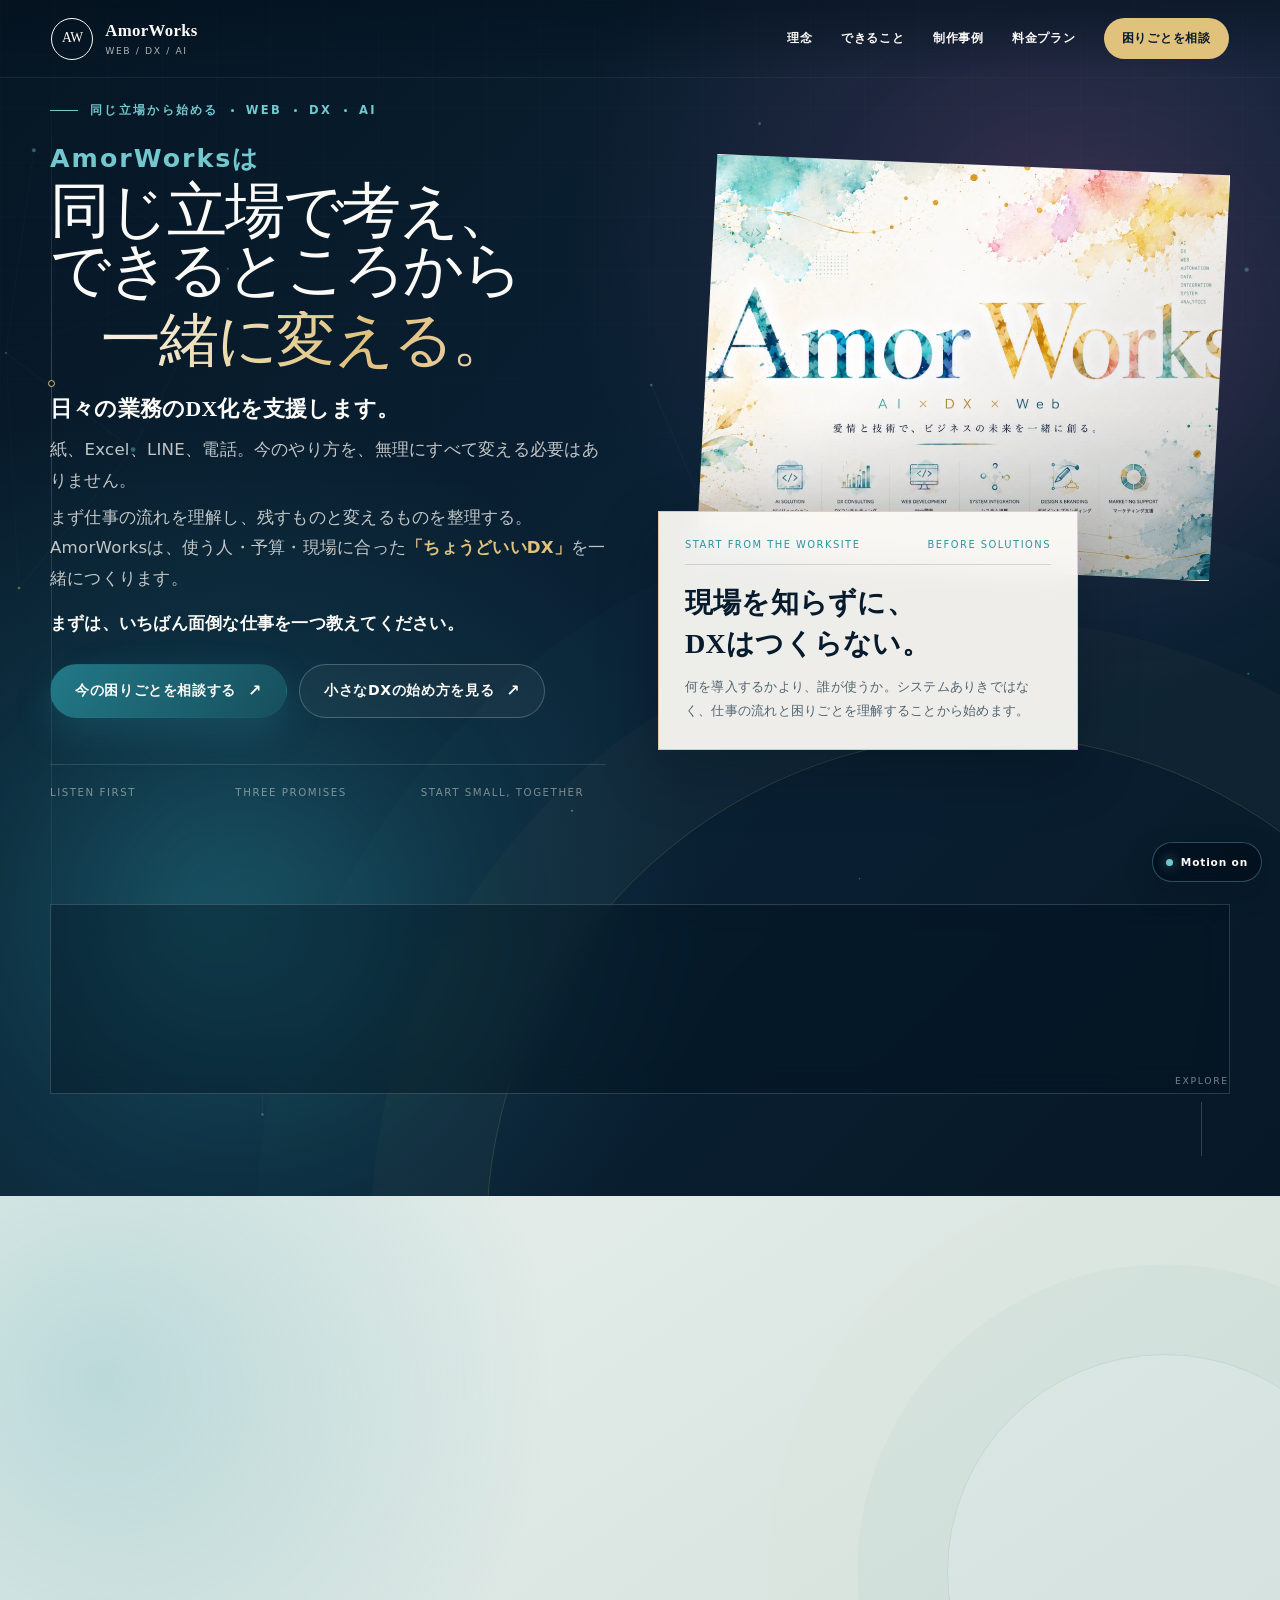
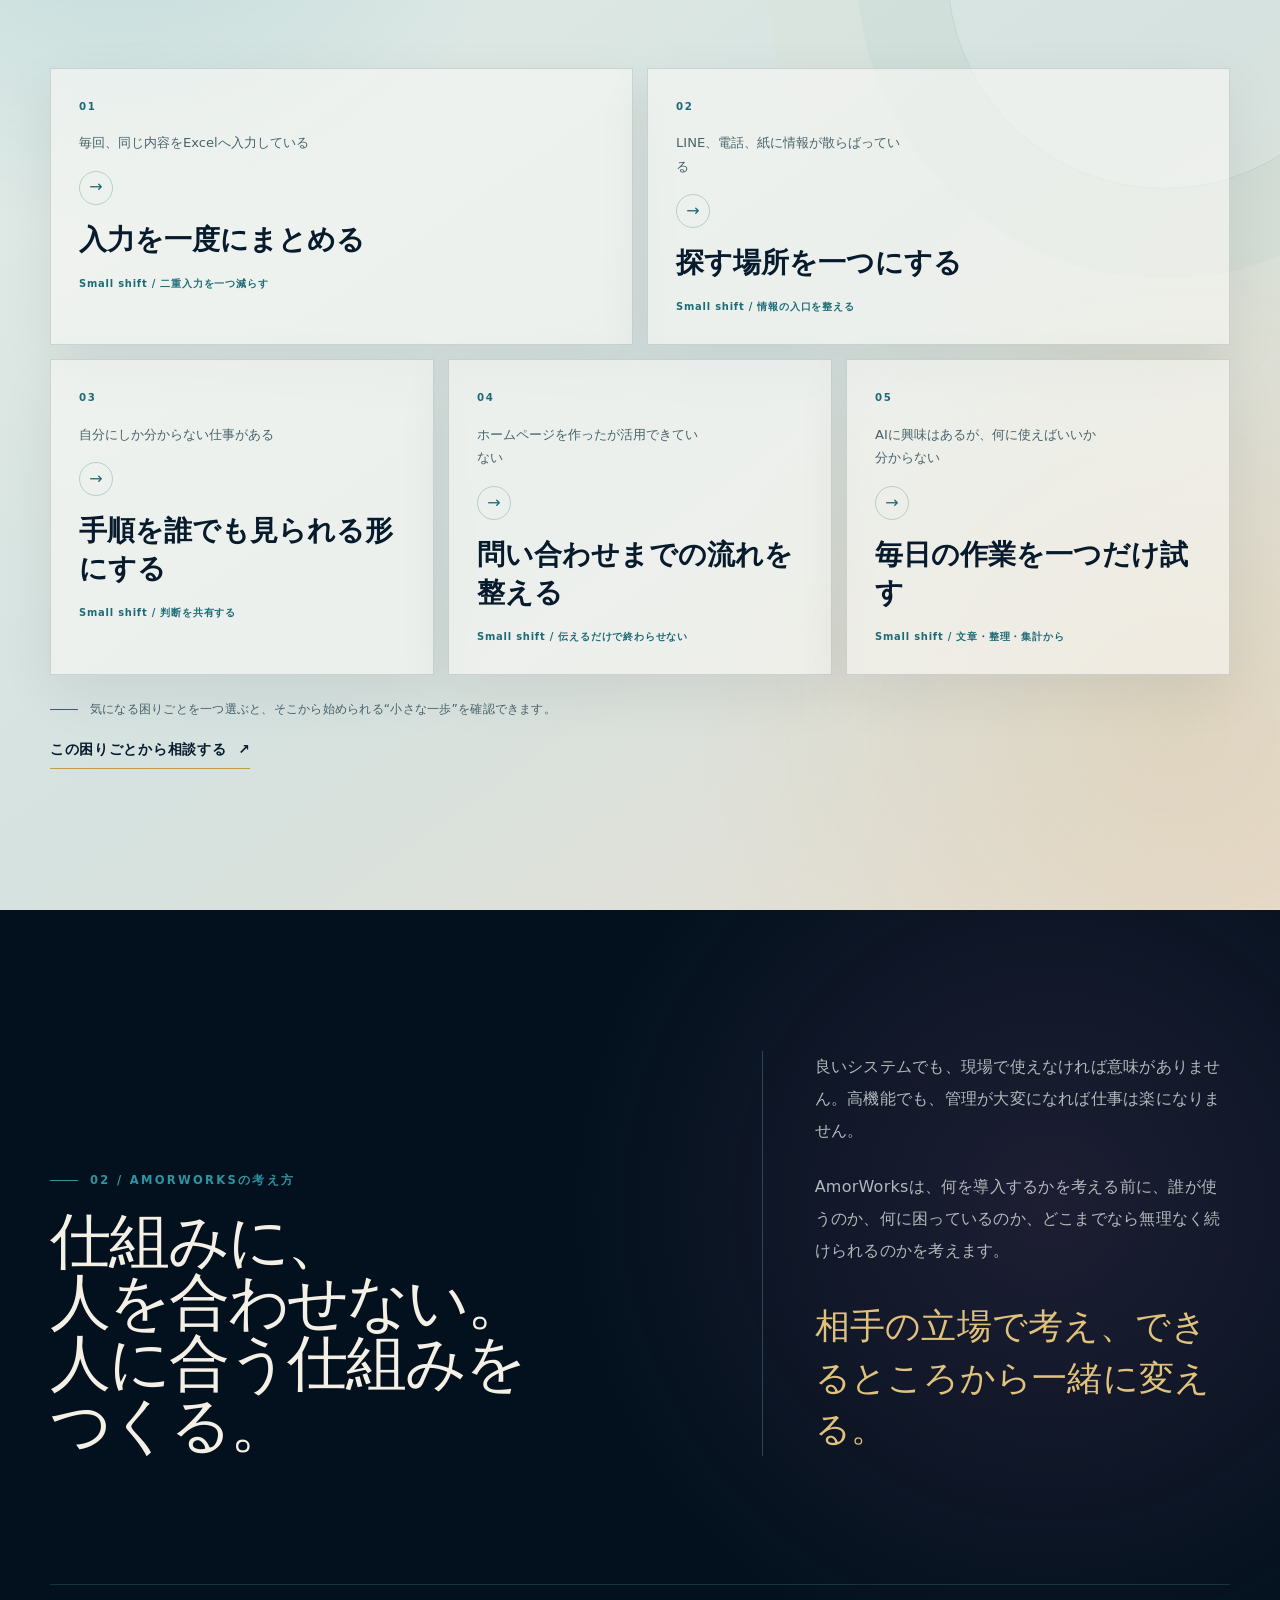
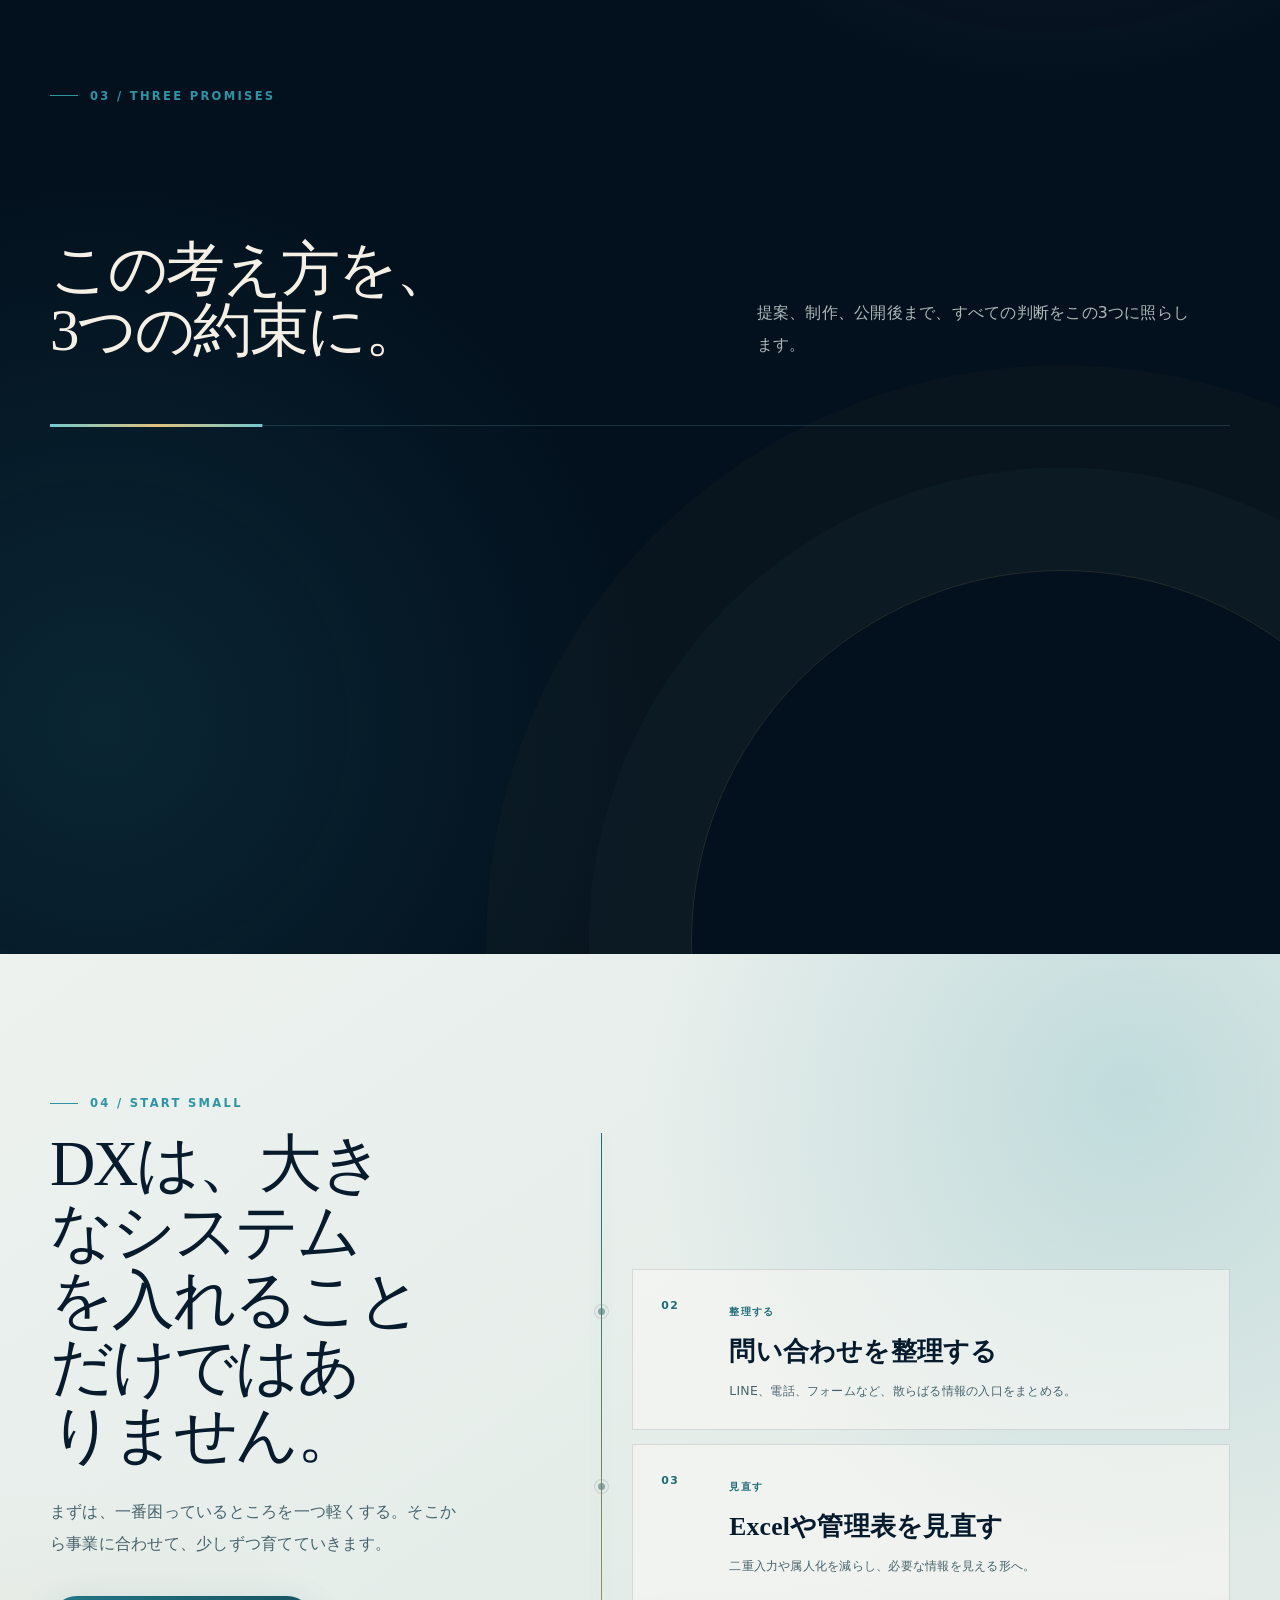
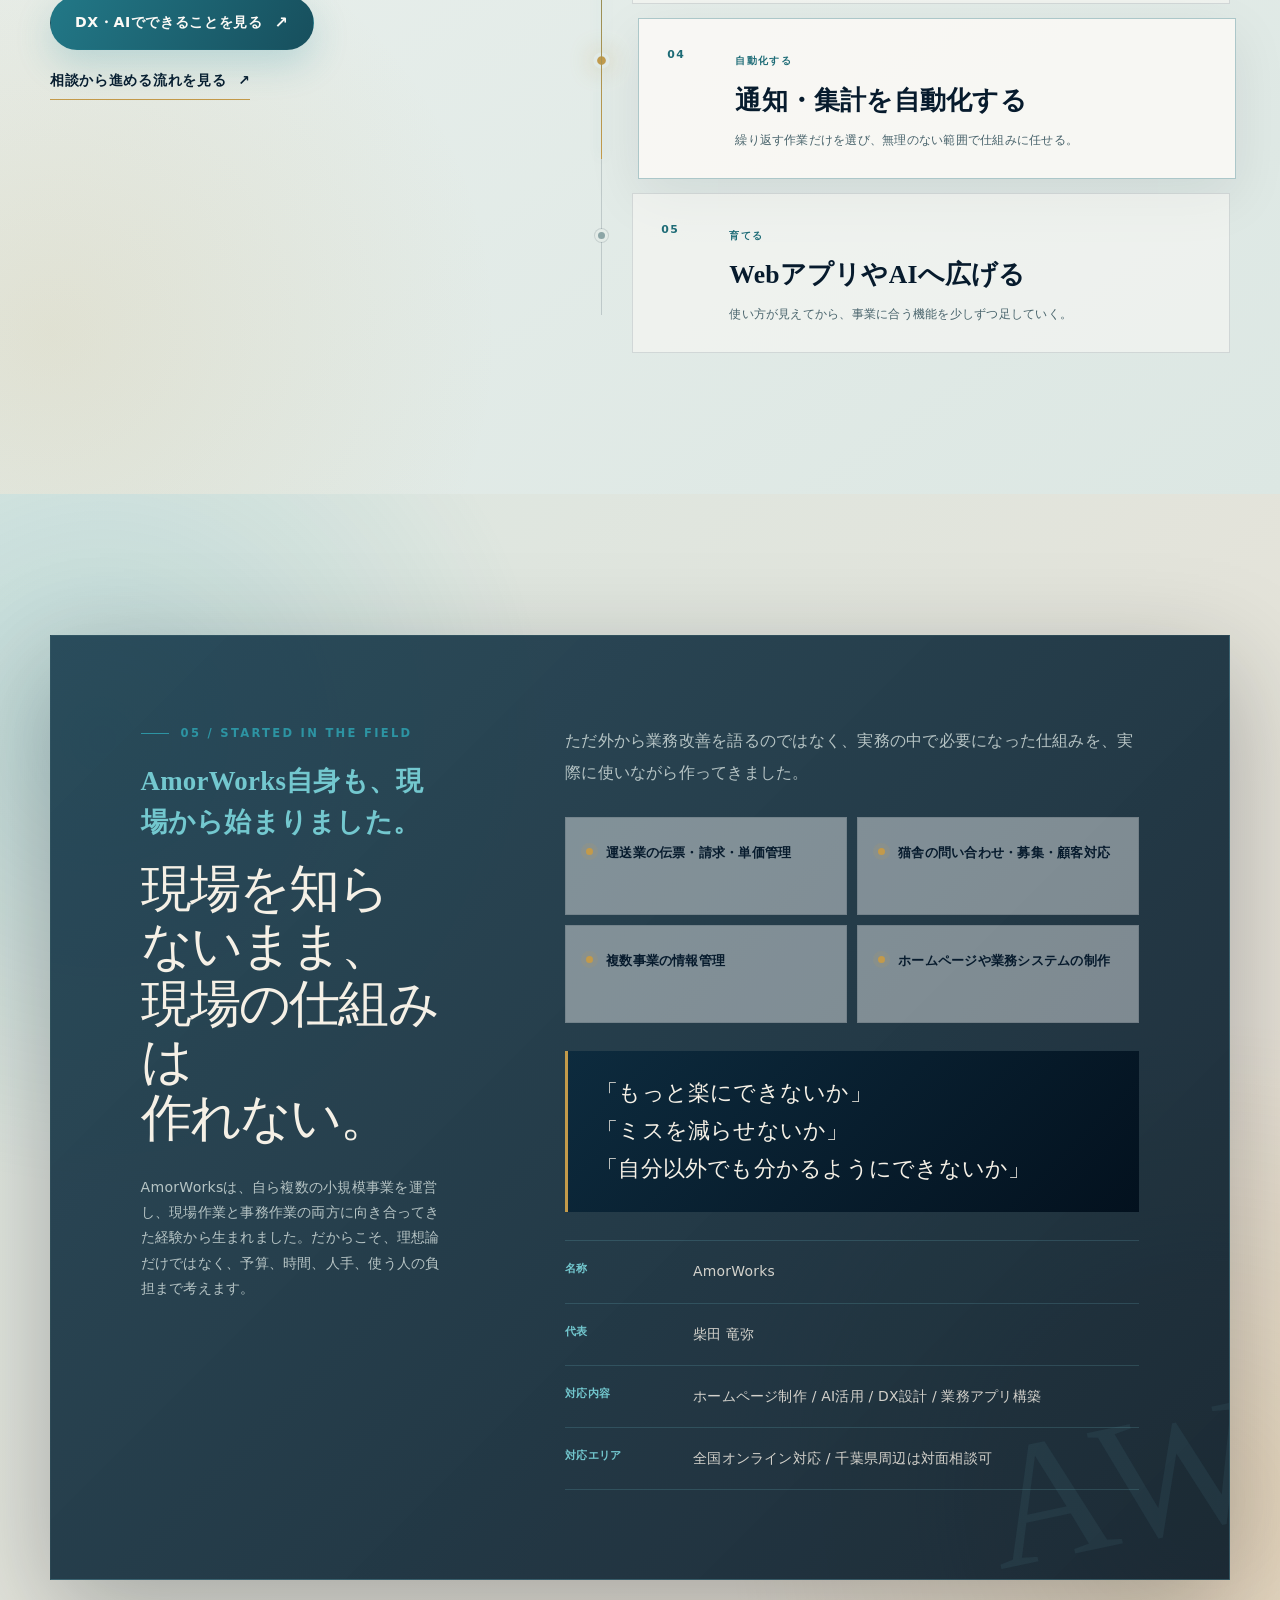
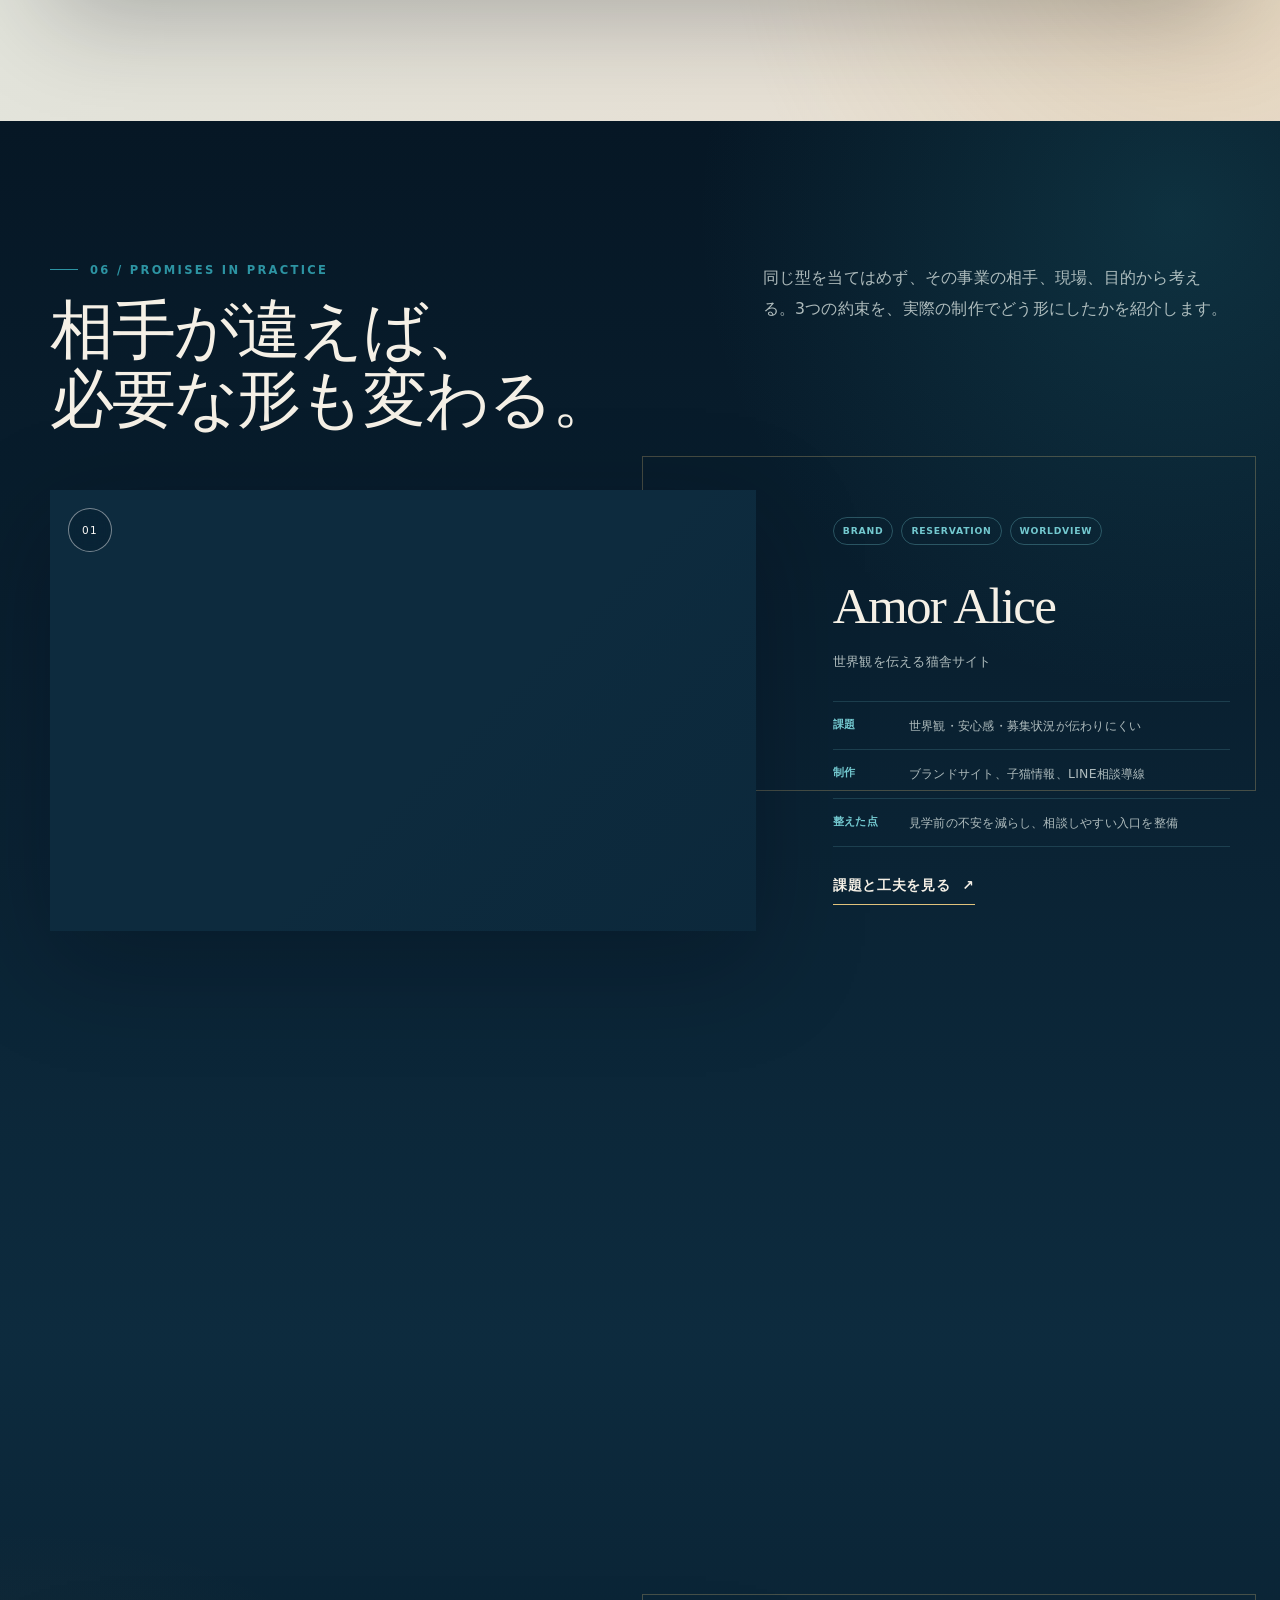
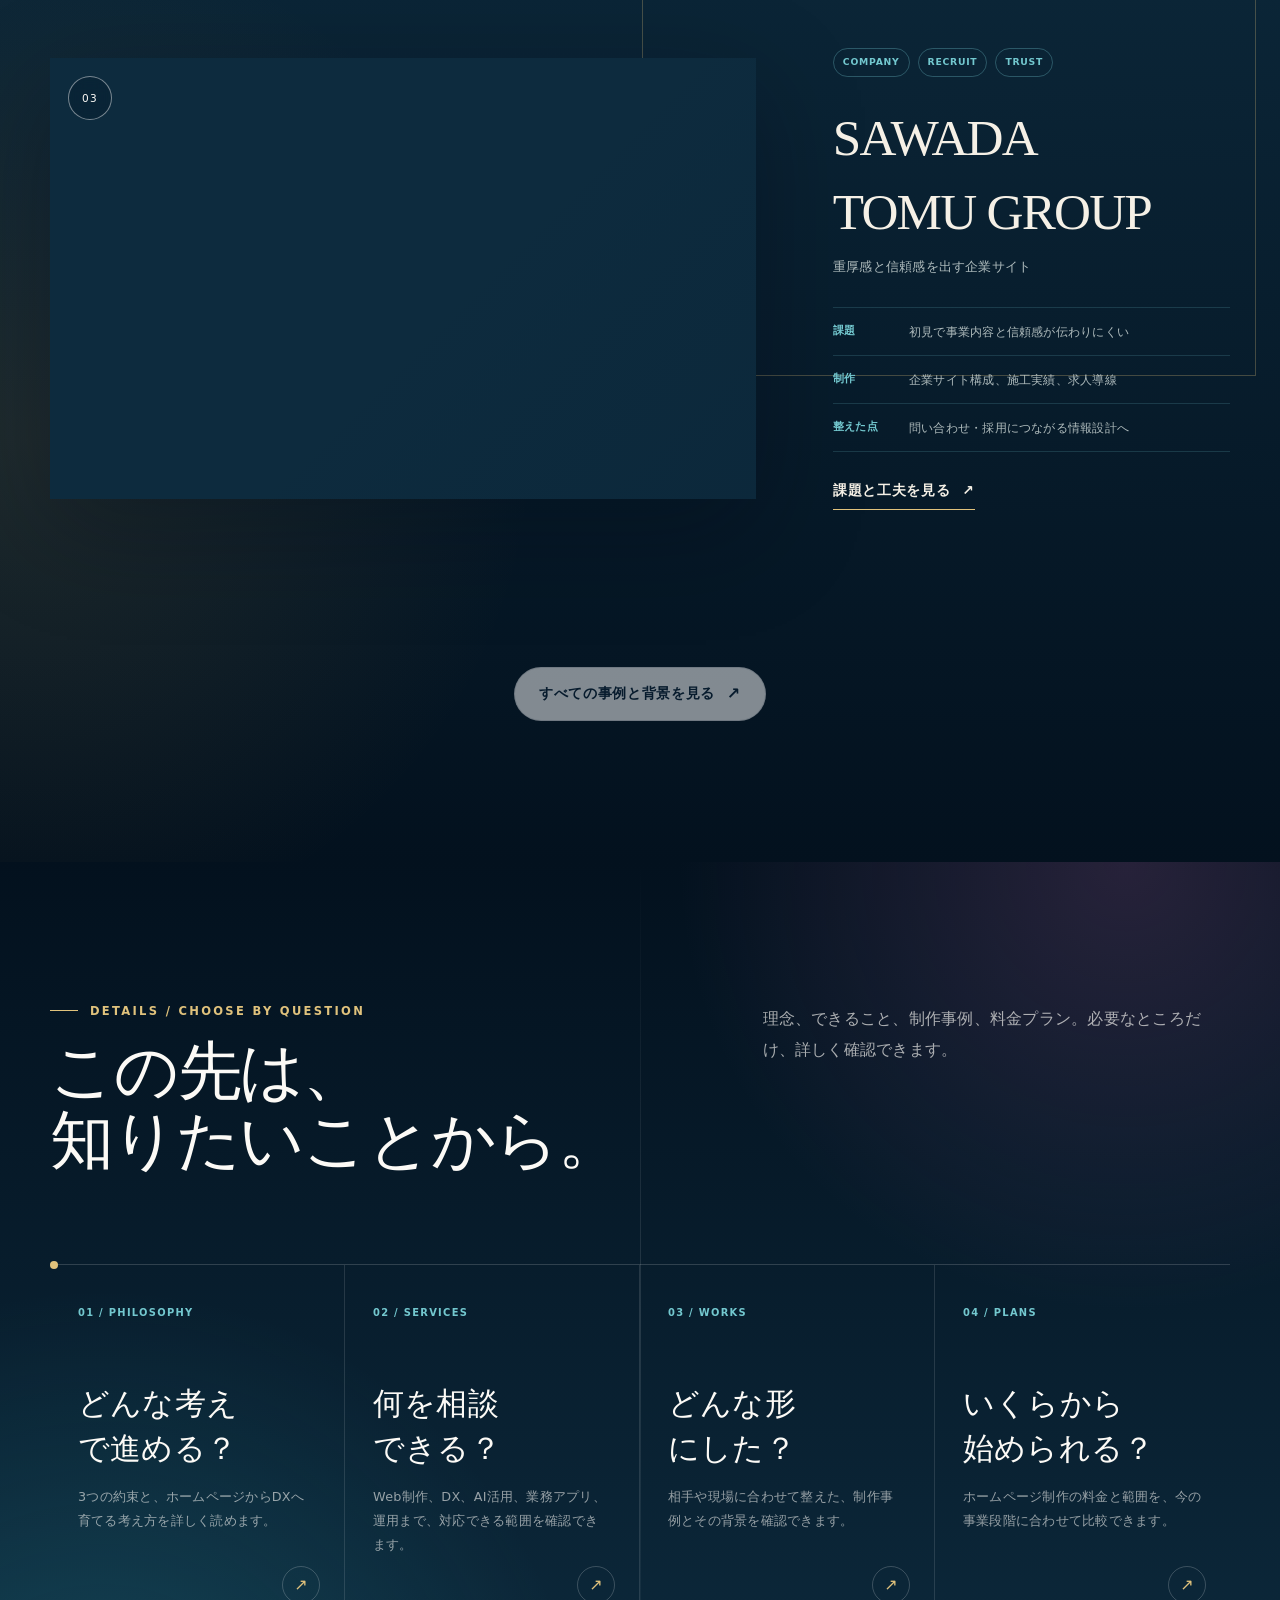
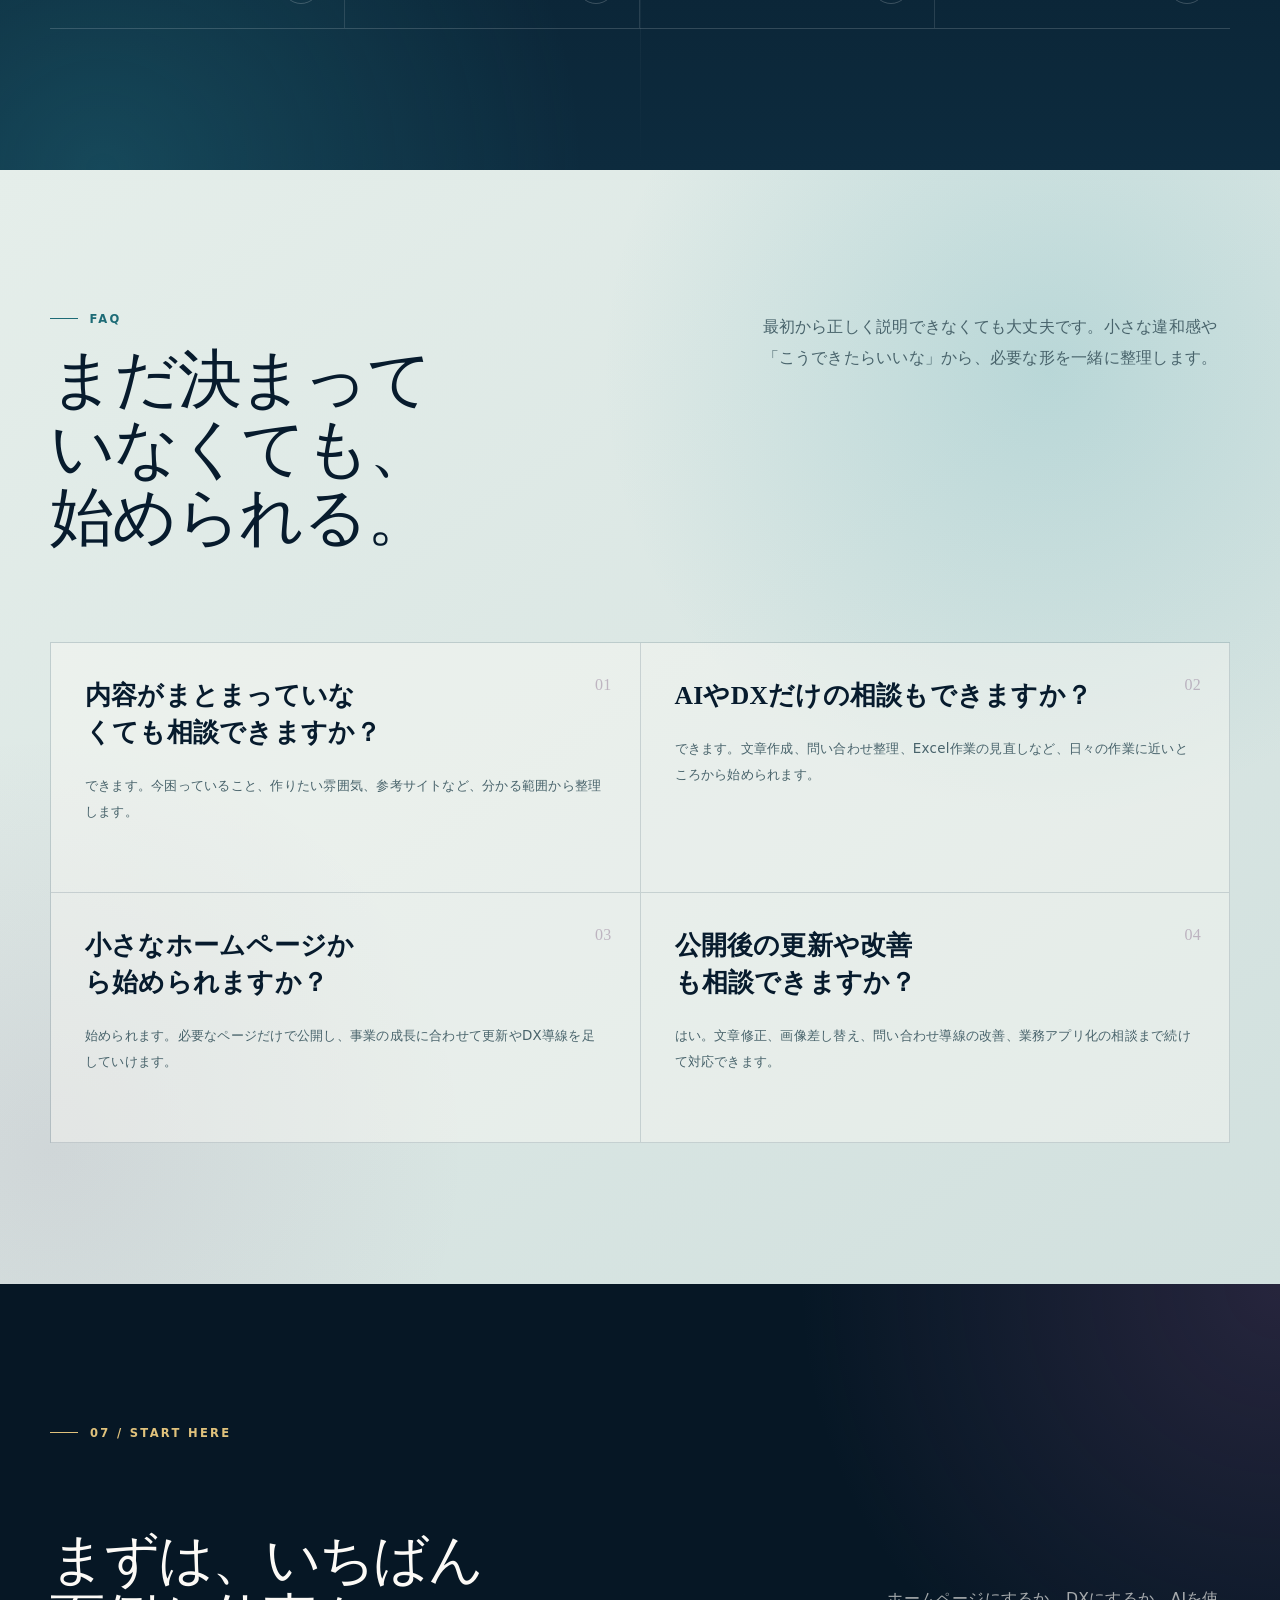
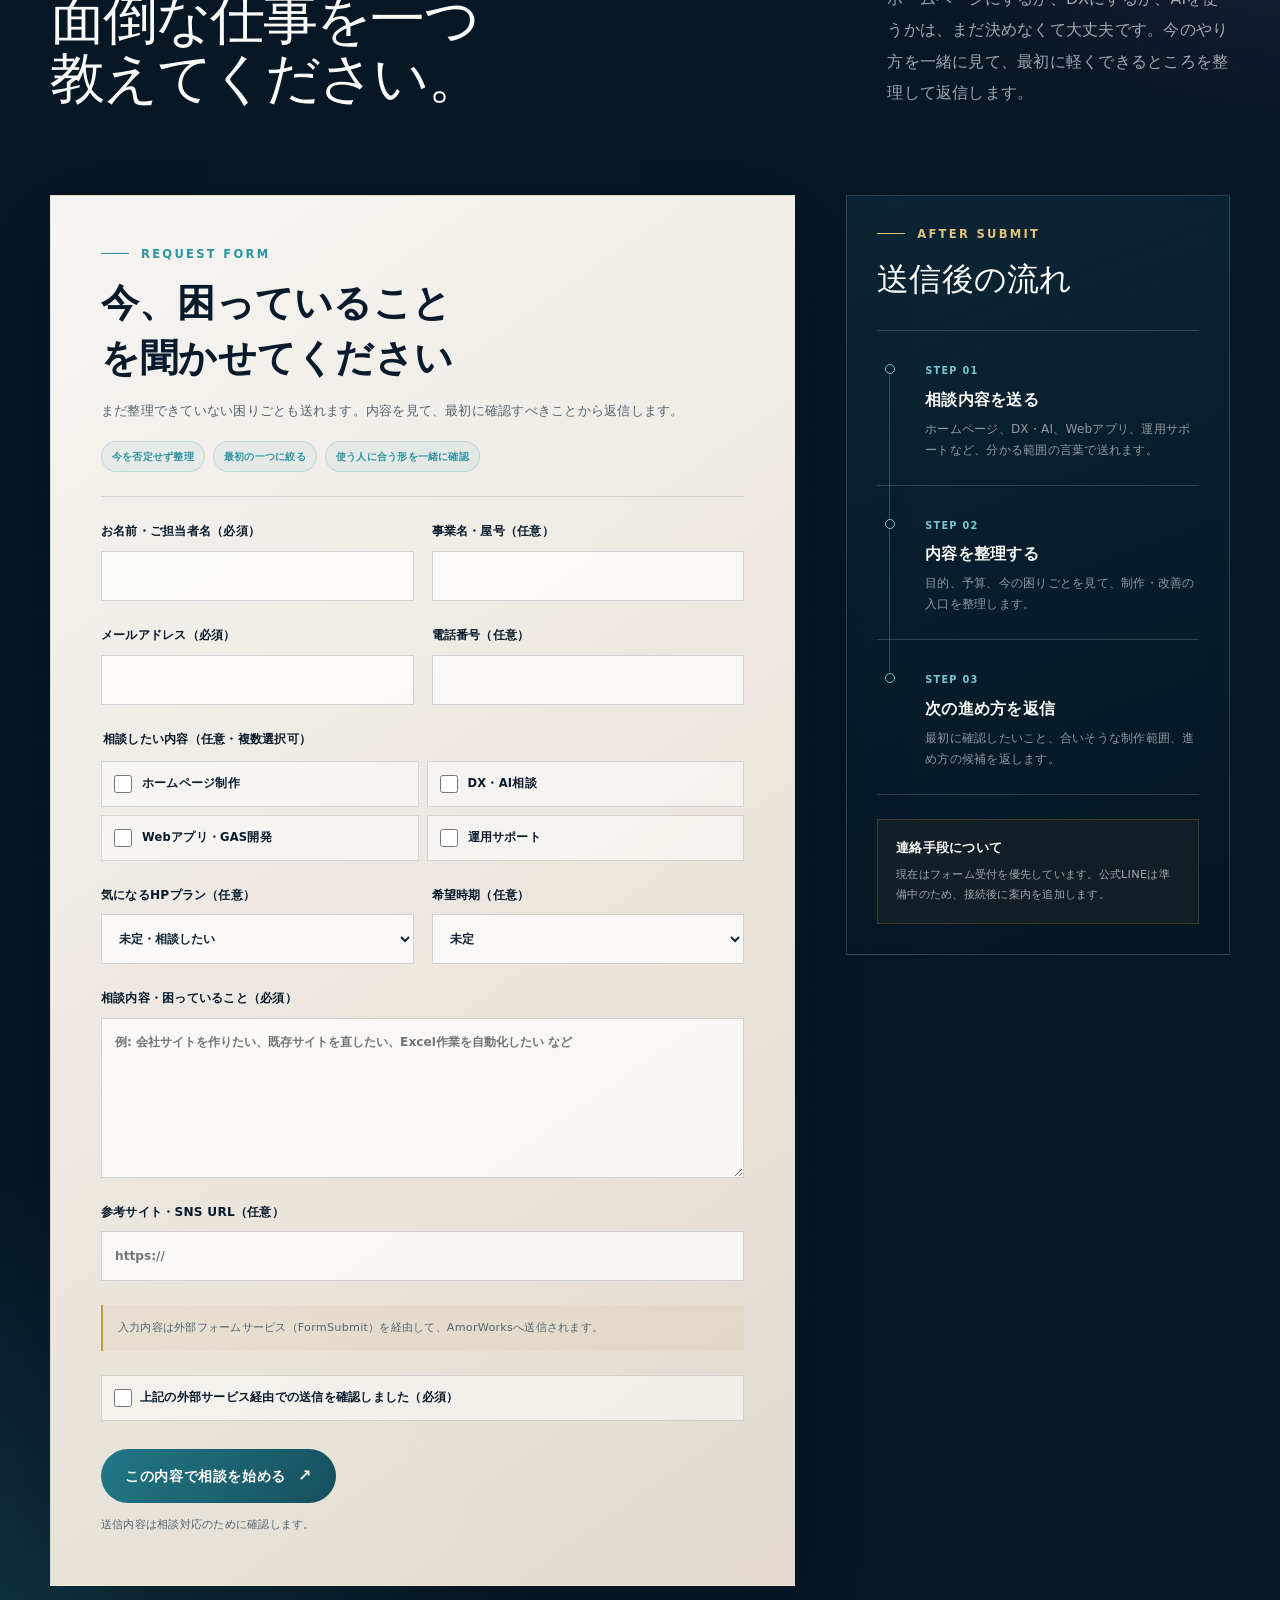
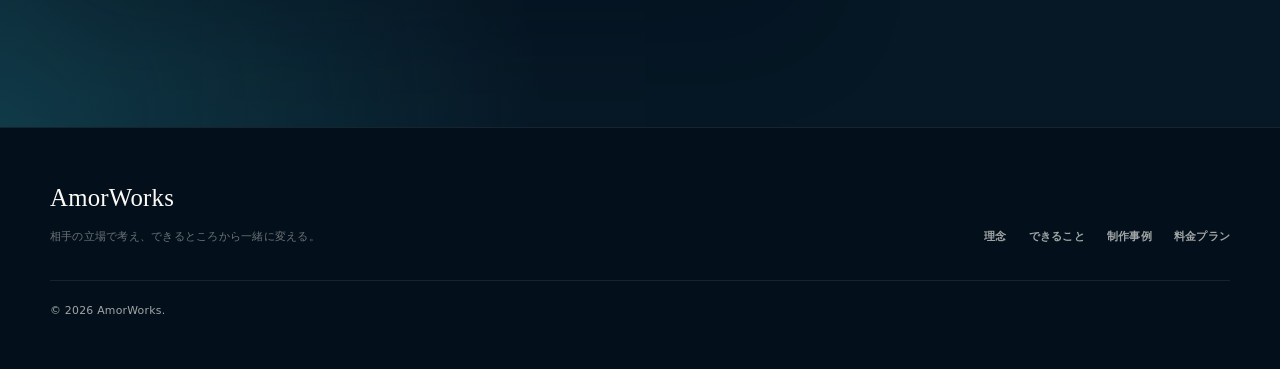
==== commit 324434f8: "Rebuild AmorWorks around its DX philosophy" ====
--- a/index.html
+++ b/index.html
@@ -3,24 +3,24 @@
   <head>
     <meta charset="utf-8">
     <meta name="viewport" content="width=device-width, initial-scale=1">
-    <title>AmorWorks | 小さな事業のWeb制作・AI活用・業務整理</title>
+    <title>同じ立場で考え、できるところから一緒に変える。 | AmorWorks</title>
     <meta
       name="description"
-      content="AmorWorksは、小さな事業の伝わらない・回らないを、ホームページ制作、AI活用、業務整理で使える形に整える制作パートナーです。"
+      content="AmorWorksは、同じ立場で仕事の流れを理解し、Web・DX・AIでできるところから一緒に変える、日々の業務DXのパートナーです。"
     >
     <meta name="theme-color" content="#071b2d">
-    <meta property="og:title" content="AmorWorks | 小さな事業のWeb制作・AI活用・業務整理">
+    <meta property="og:title" content="同じ立場で考え、できるところから一緒に変える。 | AmorWorks">
     <meta
       property="og:description"
-      content="小さな事業の伝わる入口と回る仕組みを、Web制作・AI活用・DX設計で一緒に整えます。"
+      content="今のやり方を無理に変えず、使う人・予算・現場に合った、ちょうどいいDXを一緒につくります。"
     >
     <meta property="og:type" content="website">
     <meta property="og:url" content="https://amorworks.github.io/showcase/">
-    <meta property="og:image" content="https://amorworks.github.io/showcase/assets/sc-hero-day.jpg">
+    <meta property="og:image" content="https://amorworks.github.io/showcase/assets/sc-hero-day.webp">
     <meta name="twitter:card" content="summary_large_image">
     <link rel="canonical" href="https://amorworks.github.io/showcase/">
     <link rel="icon" href="assets/amorworks-logo.jpg">
-    <link rel="stylesheet" href="styles.css?v=20260807-hero-palette">
+    <link rel="stylesheet" href="styles.css?v=20260809-release-1">
   </head>
   <body class="home-page">
     <a class="skip-link" href="#main-content">本文へ移動</a>
@@ -39,12 +39,11 @@
         <i aria-hidden="true"></i>
       </button>
       <nav class="site-nav" id="site-nav" data-nav aria-label="メインナビゲーション">
-        <a href="#latest-works">事例</a>
+        <a href="philosophy/">理念</a>
         <a href="services/">できること</a>
-        <a href="plans/">料金</a>
-        <a href="flow/">流れ</a>
-        <a href="dx-ai/">DX・AI</a>
-        <a class="nav-contact" href="#contact">相談する</a>
+        <a href="works/">制作事例</a>
+        <a href="plans/">料金プラン</a>
+        <a class="nav-contact" href="#contact">困りごとを相談</a>
       </nav>
     </header>
 
@@ -59,23 +58,27 @@
 
         <div class="section-inner aw-hero-inner">
           <div class="aw-hero-copy" data-reveal>
-            <p class="eyebrow"><span>AI</span><span>DX</span><span>Web</span></p>
-            <h1 id="hero-title">
-              <span>想いを、理想へ。</span>
-              <span>理想を、未来へ。</span>
+            <p class="eyebrow"><span>同じ立場から始める</span><span>Web</span><span>DX</span><span>AI</span></p>
+            <h1 class="aw-hero-purpose-title" id="hero-title">
+              <span class="aw-hero-brandline">AmorWorksは</span>
+              <span>同じ立場で考え、</span>
+              <span>できるところから</span>
+              <span>一緒に変える。</span>
             </h1>
             <div class="hero-lead">
-              <p>ホームページ制作、AI導入、DXまで。作るだけではなく、事業が成長し続ける仕組みを設計します。</p>
-              <p>「何から始めればいいかわからない。」そんな段階から、想いや課題を整理し、一歩ずつ形にします。</p>
+              <p class="aw-hero-service-statement">日々の業務のDX化を支援します。</p>
+              <p>紙、Excel、LINE、電話。今のやり方を、無理にすべて変える必要はありません。</p>
+              <p>まず仕事の流れを理解し、残すものと変えるものを整理する。AmorWorksは、使う人・予算・現場に合った<strong>「ちょうどいいDX」</strong>を一緒につくります。</p>
+              <p class="aw-hero-invitation">まずは、いちばん面倒な仕事を一つ教えてください。</p>
             </div>
             <div class="hero-actions" aria-label="主な導線">
-              <a class="button primary" href="#contact">まず相談してみる</a>
-              <a class="button secondary" href="#latest-works">制作事例を見る</a>
+              <a class="button primary" href="#contact">今の困りごとを相談する</a>
+              <a class="button secondary" href="#small-start">小さなDXの始め方を見る</a>
             </div>
             <div class="aw-hero-scope" aria-label="対応領域">
-              <span>Homepage</span>
-              <span>Automation</span>
-              <span>Operation</span>
+              <span>Listen first</span>
+              <span>Three promises</span>
+              <span>Start small, together</span>
             </div>
           </div>
 
@@ -91,51 +94,223 @@
             </div>
             <div class="aw-hero-panel">
               <div class="aw-hero-panel-head">
-                <span>Start from here</span>
-                <span>01 — 03</span>
-              </div>
-              <strong>作る前に、まず整理します。</strong>
-              <p>誰に、何を伝え、問い合わせ後にどう動くか。制作前の迷いから一緒にほどきます。</p>
-            </div>
-          </div>
-        </div>
-
-        <div class="section-inner aw-capability-dock" id="capabilities" aria-label="AmorWorksで相談できること">
-          <a href="services/" data-reveal>
-            <span>01 / Web</span>
-            <strong>伝わる入口を作る</strong>
-            <small>新規制作、リニューアル、文章整理、問い合わせ導線まで。</small>
+                <span>Start from the worksite</span>
+                <span>Before solutions</span>
+              </div>
+              <strong>現場を知らずに、<br>DXはつくらない。</strong>
+              <p>何を導入するかより、誰が使うか。システムありきではなく、仕事の流れと困りごとを理解することから始めます。</p>
+            </div>
+          </div>
+        </div>
+
+        <div class="section-inner aw-capability-dock" id="capabilities" aria-label="トップページの物語">
+          <a href="#empathy" data-reveal>
+            <span>01 / Empathy</span>
+            <strong>相手の現在地を知る</strong>
+            <small>サービスより先に、今どこで困っているかを言葉にします。</small>
           </a>
-          <a href="dx-ai/" data-reveal>
-            <span>02 / DX &amp; AI</span>
-            <strong>業務を軽くする</strong>
-            <small>散らばる情報を整理し、必要なところからAI・自動化へ。</small>
+          <a href="#approach" data-reveal>
+            <span>02 / Point of view</span>
+            <strong>同じ立場で考える</strong>
+            <small>何を導入するかより、誰が使い、何なら続くかを考えます。</small>
           </a>
-          <a href="#contact" data-reveal>
-            <span>03 / Consult</span>
-            <strong>まず話して整理する</strong>
-            <small>まだまとまっていない段階から、必要な形を一緒に探します。</small>
+          <a href="#promises" data-reveal>
+            <span>03 / Promises</span>
+            <strong>3つの約束で判断する</strong>
+            <small>残すもの、始める場所、使う人。すべての基準を明言します。</small>
           </a>
         </div>
 
-        <a class="aw-scroll-cue" href="#latest-works" aria-label="制作事例へ進む">
+        <a class="aw-scroll-cue" href="#empathy" aria-label="共感の章へ進む">
           <span>Explore</span>
           <i aria-hidden="true"></i>
         </a>
+      </section>
+
+      <section class="section aw-empathy-section" id="empathy" aria-labelledby="empathy-title">
+        <div class="section-inner">
+          <div class="aw-split-heading" data-reveal>
+            <div>
+              <p class="eyebrow">01 / Empathy</p>
+              <h2 id="empathy-title">毎日の面倒を、<br>「仕方ない」で<br>終わらせない。</h2>
+            </div>
+            <p>ここでは、まだサービスを紹介しません。まず相手の現在地を言葉にして、今どこで手が止まっているのかを一緒に見つけます。</p>
+          </div>
+
+          <div class="aw-friction-grid" role="group" aria-label="よくある困りごとと小さな改善の入口" aria-describedby="friction-status">
+            <button class="aw-friction-card" type="button" data-friction-card data-service="Webアプリ・GAS開発" data-reveal aria-pressed="false" aria-controls="friction-status">
+              <span class="aw-friction-number">01</span>
+              <span class="aw-friction-before">毎回、同じ内容をExcelへ入力している</span>
+              <span class="aw-friction-arrow" aria-hidden="true">→</span>
+              <strong>入力を一度にまとめる</strong>
+              <small>Small shift / 二重入力を一つ減らす</small>
+            </button>
+            <button class="aw-friction-card" type="button" data-friction-card data-service="DX・AI相談" data-reveal aria-pressed="false" aria-controls="friction-status">
+              <span class="aw-friction-number">02</span>
+              <span class="aw-friction-before">LINE、電話、紙に情報が散らばっている</span>
+              <span class="aw-friction-arrow" aria-hidden="true">→</span>
+              <strong>探す場所を一つにする</strong>
+              <small>Small shift / 情報の入口を整える</small>
+            </button>
+            <button class="aw-friction-card" type="button" data-friction-card data-service="DX・AI相談" data-reveal aria-pressed="false" aria-controls="friction-status">
+              <span class="aw-friction-number">03</span>
+              <span class="aw-friction-before">自分にしか分からない仕事がある</span>
+              <span class="aw-friction-arrow" aria-hidden="true">→</span>
+              <strong>手順を誰でも見られる形にする</strong>
+              <small>Small shift / 判断を共有する</small>
+            </button>
+            <button class="aw-friction-card" type="button" data-friction-card data-service="ホームページ制作" data-reveal aria-pressed="false" aria-controls="friction-status">
+              <span class="aw-friction-number">04</span>
+              <span class="aw-friction-before">ホームページを作ったが活用できていない</span>
+              <span class="aw-friction-arrow" aria-hidden="true">→</span>
+              <strong>問い合わせまでの流れを整える</strong>
+              <small>Small shift / 伝えるだけで終わらせない</small>
+            </button>
+            <button class="aw-friction-card" type="button" data-friction-card data-service="DX・AI相談" data-reveal aria-pressed="false" aria-controls="friction-status">
+              <span class="aw-friction-number">05</span>
+              <span class="aw-friction-before">AIに興味はあるが、何に使えばいいか分からない</span>
+              <span class="aw-friction-arrow" aria-hidden="true">→</span>
+              <strong>毎日の作業を一つだけ試す</strong>
+              <small>Small shift / 文章・整理・集計から</small>
+            </button>
+          </div>
+          <p class="aw-friction-status" id="friction-status" data-friction-status aria-live="polite">気になる困りごとを一つ選ぶと、そこから始められる“小さな一歩”を確認できます。</p>
+          <a class="text-button aw-friction-consult" href="#contact" data-friction-consult hidden>この困りごとから相談する</a>
+        </div>
+      </section>
+
+      <section class="section aw-perspective-section aw-philosophy-preview-section" id="approach" aria-labelledby="approach-title">
+        <div class="section-inner">
+          <div class="aw-perspective-layout">
+            <div data-reveal>
+              <p class="eyebrow">02 / AmorWorksの考え方</p>
+              <h2 id="approach-title">仕組みに、<br>人を合わせない。<br>人に合う仕組みを<br>つくる。</h2>
+            </div>
+            <div class="aw-perspective-copy" data-reveal>
+              <p>良いシステムでも、現場で使えなければ意味がありません。高機能でも、管理が大変になれば仕事は楽になりません。</p>
+              <p>AmorWorksは、何を導入するかを考える前に、誰が使うのか、何に困っているのか、どこまでなら無理なく続けられるのかを考えます。</p>
+              <strong>相手の立場で考え、できるところから一緒に変える。</strong>
+            </div>
+          </div>
+
+          <div class="aw-philosophy-preview" id="promises">
+            <div class="aw-promise-manifesto" data-reveal>
+              <p class="eyebrow">03 / Three Promises</p>
+              <h2>この考え方を、<br>3つの約束に。</h2>
+              <p>提案、制作、公開後まで、すべての判断をこの3つに照らします。</p>
+            </div>
+
+            <div class="aw-promise-grid" aria-label="AmorWorksの三つの約束">
+              <article data-reveal>
+                <span>01</span>
+                <h3>今のやり方を<br>否定しない</h3>
+                <p>長年続けてきた方法には、その会社なりの理由があります。</p>
+              </article>
+              <article data-reveal>
+                <span>02</span>
+                <h3>必要以上のものを<br>作らない</h3>
+                <p>小さく始めて、必要に応じて育てます。</p>
+              </article>
+              <article data-reveal>
+                <span>03</span>
+                <h3>使う人の立場で<br>考える</h3>
+                <p>経営者、入力する人、確認する人、お客様まで、迷わず使える形を目指します。</p>
+              </article>
+            </div>
+            <div class="aw-promise-more" data-reveal>
+              <a class="text-button" href="philosophy/">理念と3つの約束を詳しく見る</a>
+            </div>
+          </div>
+        </div>
+      </section>
+
+      <section class="section aw-small-start-section" id="small-start" aria-labelledby="small-start-title">
+        <div class="section-inner aw-small-start-layout">
+          <div class="aw-small-start-intro" data-reveal>
+            <p class="eyebrow">04 / Start Small</p>
+            <h2 id="small-start-title">DXは、大きなシステムを入れることだけではありません。</h2>
+            <p>まずは、一番困っているところを一つ軽くする。そこから事業に合わせて、少しずつ育てていきます。</p>
+            <div class="aw-small-start-actions">
+              <a class="button primary" href="services/#dx-ai">DX・AIでできることを見る</a>
+              <a class="text-button" href="services/#process">相談から進める流れを見る</a>
+            </div>
+          </div>
+
+          <ol class="aw-growth-path" aria-label="小さく始めて育てる流れ">
+            <li data-play-step data-reveal>
+              <div class="aw-growth-step">
+                <span>01</span><div><small>伝える</small><h3>ホームページを整える</h3><p>誰に、何を伝え、次にどう動いてほしいかを決める。</p></div>
+              </div>
+            </li>
+            <li data-play-step data-reveal>
+              <div class="aw-growth-step">
+                <span>02</span><div><small>整理する</small><h3>問い合わせを整理する</h3><p>LINE、電話、フォームなど、散らばる情報の入口をまとめる。</p></div>
+              </div>
+            </li>
+            <li data-play-step data-reveal>
+              <div class="aw-growth-step">
+                <span>03</span><div><small>見直す</small><h3>Excelや管理表を見直す</h3><p>二重入力や属人化を減らし、必要な情報を見える形へ。</p></div>
+              </div>
+            </li>
+            <li data-play-step data-reveal>
+              <div class="aw-growth-step">
+                <span>04</span><div><small>自動化する</small><h3>通知・集計を自動化する</h3><p>繰り返す作業だけを選び、無理のない範囲で仕組みに任せる。</p></div>
+              </div>
+            </li>
+            <li data-play-step data-reveal>
+              <div class="aw-growth-step">
+                <span>05</span><div><small>育てる</small><h3>WebアプリやAIへ広げる</h3><p>使い方が見えてから、事業に合う機能を少しずつ足していく。</p></div>
+              </div>
+            </li>
+          </ol>
+        </div>
+      </section>
+
+      <section class="section aw-trust-section aw-field-origin-section" id="operator" aria-labelledby="operator-title">
+        <div class="section-inner aw-trust-grid aw-trust-grid-single">
+          <article class="aw-trust-panel aw-owner-panel" data-reveal>
+            <div class="aw-owner-intro">
+              <p class="eyebrow">05 / Started in the field</p>
+              <p class="aw-origin-kicker">AmorWorks自身も、現場から始まりました。</p>
+              <h2 id="operator-title">現場を知らないまま、<br>現場の仕組みは<br>作れない。</h2>
+              <p class="owner-note">AmorWorksは、自ら複数の小規模事業を運営し、現場作業と事務作業の両方に向き合ってきた経験から生まれました。だからこそ、理想論だけではなく、予算、時間、人手、使う人の負担まで考えます。</p>
+            </div>
+            <div class="aw-origin-evidence">
+              <p>ただ外から業務改善を語るのではなく、実務の中で必要になった仕組みを、実際に使いながら作ってきました。</p>
+              <ul class="aw-origin-list" aria-label="AmorWorksの現場経験">
+                <li>運送業の伝票・請求・単価管理</li>
+                <li>猫舎の問い合わせ・募集・顧客対応</li>
+                <li>複数事業の情報管理</li>
+                <li>ホームページや業務システムの制作</li>
+              </ul>
+              <blockquote class="aw-origin-questions">
+                <p>「もっと楽にできないか」</p>
+                <p>「ミスを減らせないか」</p>
+                <p>「自分以外でも分かるようにできないか」</p>
+              </blockquote>
+              <dl class="aw-owner-list">
+                <div><dt>名称</dt><dd>AmorWorks</dd></div>
+                <div><dt>代表</dt><dd>柴田 竜弥</dd></div>
+                <div><dt>対応内容</dt><dd>ホームページ制作 / AI活用 / DX設計 / 業務アプリ構築</dd></div>
+                <div><dt>対応エリア</dt><dd>全国オンライン対応 / 千葉県周辺は対面相談可</dd></div>
+              </dl>
+            </div>
+          </article>
+        </div>
       </section>
 
       <section class="section aw-works-section" id="latest-works" aria-labelledby="latest-works-title">
         <div class="section-inner">
           <div class="aw-split-heading" data-reveal>
             <div>
-              <p class="eyebrow">Selected Works</p>
-              <h2 id="latest-works-title">事業の形が伝わる<br>制作事例</h2>
-            </div>
-            <p>見た目だけではなく、どんな用途で、何を伝え、どんな相談や行動につなげるために作ったかを確認できます。</p>
+              <p class="eyebrow">06 / Promises in practice</p>
+              <h2 id="latest-works-title">相手が違えば、<br>必要な形も変わる。</h2>
+            </div>
+            <p>同じ型を当てはめず、その事業の相手、現場、目的から考える。3つの約束を、実際の制作でどう形にしたかを紹介します。</p>
           </div>
 
           <div class="work-grid aw-case-grid" aria-label="最新のビルド事例">
-            <article class="work-card latest-work-card" data-reveal data-depth="0.035">
+            <article class="work-card latest-work-card" data-reveal data-depth="0.035" data-tilt>
               <div class="work-card-content">
                 <figure>
                   <span class="case-number">01</span>
@@ -150,12 +325,12 @@
                     <div><dt>制作</dt><dd>ブランドサイト、子猫情報、LINE相談導線</dd></div>
                     <div><dt>整えた点</dt><dd>見学前の不安を減らし、相談しやすい入口を整備</dd></div>
                   </dl>
-                  <a class="text-button latest-direct-link" href="https://catteryamoralice-ragdoll.github.io/" target="_blank" rel="noopener">公開サイトを見る</a>
+                  <a class="text-button latest-direct-link" href="works/#case-amor-alice">課題と工夫を見る</a>
                 </div>
               </div>
             </article>
 
-            <article class="work-card latest-work-card" data-reveal data-depth="0.045">
+            <article class="work-card latest-work-card" data-reveal data-depth="0.045" data-tilt>
               <div class="work-card-content">
                 <figure>
                   <span class="case-number">02</span>
@@ -170,12 +345,12 @@
                     <div><dt>制作</dt><dd>配送DB、納品マップ、業務管理構想</dd></div>
                     <div><dt>整えた点</dt><dd>新人教育と日々の判断を標準化しやすい形へ</dd></div>
                   </dl>
-                  <a class="text-button latest-direct-link" href="https://shibatashoji-logistics.github.io/" target="_blank" rel="noopener">公開サイトを見る</a>
+                  <a class="text-button latest-direct-link" href="works/#case-shibata-shoji">課題と工夫を見る</a>
                 </div>
               </div>
             </article>
 
-            <article class="work-card latest-work-card" data-reveal data-depth="0.055">
+            <article class="work-card latest-work-card" data-reveal data-depth="0.055" data-tilt>
               <div class="work-card-content">
                 <figure>
                   <span class="case-number">03</span>
@@ -190,14 +365,14 @@
                     <div><dt>制作</dt><dd>企業サイト構成、施工実績、求人導線</dd></div>
                     <div><dt>整えた点</dt><dd>問い合わせ・採用につながる情報設計へ</dd></div>
                   </dl>
-                  <a class="text-button latest-direct-link" href="https://amorworks.github.io/sawada-tomu-group-site/" target="_blank" rel="noopener">公開サイトを見る</a>
+                  <a class="text-button latest-direct-link" href="works/#case-stg">課題と工夫を見る</a>
                 </div>
               </div>
             </article>
           </div>
 
           <div class="section-more" data-reveal>
-            <a class="button secondary" href="works/">事例集をもっと見る</a>
+            <a class="button secondary" href="works/">すべての事例と背景を見る</a>
           </div>
         </div>
       </section>
@@ -206,35 +381,35 @@
         <div class="section-inner">
           <div class="aw-split-heading" data-reveal>
             <div>
-              <p class="eyebrow">Before Building</p>
-              <h2 id="gateway-title">ホームページは、<br>作る前の整理が<br>いちばん大切。</h2>
-            </div>
-            <p>「何を載せる？」「誰に届ける？」「何を目的にする？」を先に整理することで、制作後も使い続けられるホームページになります。</p>
-          </div>
-
-          <div class="gateway-grid aw-gateway-grid aw-homepage-links-grid" aria-label="ホームページ制作の詳細ページ一覧">
+              <p class="eyebrow">Details / Choose by question</p>
+              <h2 id="gateway-title">この先は、<br>知りたいことから。</h2>
+            </div>
+            <p>理念、できること、制作事例、料金プラン。必要なところだけ、詳しく確認できます。</p>
+          </div>
+
+          <div class="gateway-grid aw-gateway-grid aw-homepage-links-grid" aria-label="AmorWorksの詳細ページ一覧">
+            <a class="gateway-card" href="philosophy/" data-reveal>
+              <span>01 / Philosophy</span>
+              <h3>どんな考えで進める？</h3>
+              <p>3つの約束と、ホームページからDXへ育てる考え方を詳しく読めます。</p>
+              <i aria-hidden="true">↗</i>
+            </a>
             <a class="gateway-card" href="services/" data-reveal>
-              <span>01 / Services</span>
-              <h3>できること</h3>
-              <p>Web制作、DX、AI活用、運用サポートまで、相談できる範囲を確認できます。</p>
+              <span>02 / Services</span>
+              <h3>何を相談できる？</h3>
+              <p>Web制作、DX、AI活用、業務アプリ、運用まで、対応できる範囲を確認できます。</p>
+              <i aria-hidden="true">↗</i>
+            </a>
+            <a class="gateway-card" href="works/" data-reveal>
+              <span>03 / Works</span>
+              <h3>どんな形にした？</h3>
+              <p>相手や現場に合わせて整えた、制作事例とその背景を確認できます。</p>
               <i aria-hidden="true">↗</i>
             </a>
             <a class="gateway-card" href="plans/" data-reveal>
-              <span>02 / Plans</span>
-              <h3>プラン</h3>
-              <p>今の事業段階や予算に合わせて、無理のない始め方を確認できます。</p>
-              <i aria-hidden="true">↗</i>
-            </a>
-            <a class="gateway-card" href="flow/" data-reveal>
-              <span>03 / Process</span>
-              <h3>制作の流れ</h3>
-              <p>相談、構成、制作、確認、公開までの順番を先に確認できます。</p>
-              <i aria-hidden="true">↗</i>
-            </a>
-            <a class="gateway-card" href="philosophy/" data-reveal>
-              <span>04 / Philosophy</span>
-              <h3>理念・考え方</h3>
-              <p>事業とともに育てるための、AmorWorksの制作判断を整理しています。</p>
+              <span>04 / Plans</span>
+              <h3>いくらから始められる？</h3>
+              <p>ホームページ制作の料金と範囲を、今の事業段階に合わせて比較できます。</p>
               <i aria-hidden="true">↗</i>
             </a>
           </div>
@@ -246,7 +421,7 @@
           <div class="aw-split-heading" data-reveal>
             <div>
               <p class="eyebrow">FAQ</p>
-              <h2 id="faq-title">まだ曖昧でも、<br>相談できます。</h2>
+              <h2 id="faq-title">まだ決まっていなくても、<br>始められる。</h2>
             </div>
             <p>最初から正しく説明できなくても大丈夫です。小さな違和感や「こうできたらいいな」から、必要な形を一緒に整理します。</p>
           </div>
@@ -275,31 +450,12 @@
         </div>
       </section>
 
-      <section class="section aw-trust-section" id="operator" aria-labelledby="operator-title">
-        <div class="section-inner aw-trust-grid aw-trust-grid-single">
-          <article class="aw-trust-panel aw-owner-panel" data-reveal>
-            <div class="aw-owner-intro">
-              <p class="eyebrow">Operator</p>
-              <h2 id="operator-title">つくる人と、<br>運営の背景。</h2>
-              <p class="owner-note">自分の事業で実際に使いながら、伝わる入口と回る仕組みを整えています。</p>
-            </div>
-            <dl class="aw-owner-list">
-              <div><dt>名称</dt><dd>AmorWorks</dd></div>
-              <div><dt>代表</dt><dd>柴田 竜弥</dd></div>
-              <div><dt>対応内容</dt><dd>ホームページ制作 / AI活用 / DX設計 / 業務アプリ構築</dd></div>
-              <div><dt>対応エリア</dt><dd>全国オンライン対応 / 千葉県周辺は対面相談可</dd></div>
-              <div><dt>運営背景</dt><dd>Amor Alice / 柴田商事の実務改善経験をもとに制作</dd></div>
-            </dl>
-          </article>
-        </div>
-      </section>
-
       <section class="section contact-section aw-contact-section" id="contact" aria-labelledby="contact-title">
         <div class="section-inner">
           <div class="section-heading contact-heading" data-reveal>
-            <p class="eyebrow">Contact / Start Here</p>
-            <h2 id="contact-title"><span>HP制作からDXまで、</span><br><span>ここでまとめて</span><br><span>相談できます。</span></h2>
-            <p>まだ内容がまとまっていなくても大丈夫です。「こんなことできる？」という段階から、必要な形を一緒に整理します。</p>
+            <p class="eyebrow">07 / Start Here</p>
+            <h2 id="contact-title"><span>まずは、いちばん</span><br><span>面倒な仕事を一つ</span><br><span>教えてください。</span></h2>
+            <p>ホームページにするか、DXにするか、AIを使うかは、まだ決めなくて大丈夫です。今のやり方を一緒に見て、最初に軽くできるところを整理して返信します。</p>
           </div>
 
           <div class="contact-grid">
@@ -318,10 +474,10 @@
                 <p class="eyebrow">Request Form</p>
                 <h3>今、困っていることを聞かせてください</h3>
                 <p>まだ整理できていない困りごとも送れます。内容を見て、最初に確認すべきことから返信します。</p>
-                <div class="form-assurance" aria-label="送信前の確認">
-                  <span>分かる範囲でOK</span>
-                  <span>内容を整理して返信</span>
-                  <span>DXも相談可</span>
+                <div class="form-assurance" aria-label="相談時の三つの約束">
+                  <span>今を否定せず整理</span>
+                  <span>最初の一つに絞る</span>
+                  <span>使う人に合う形を一緒に確認</span>
                 </div>
               </div>
 
@@ -399,7 +555,7 @@
               </label>
 
               <div class="form-actions">
-                <button class="button contact-copy-button" type="submit">まず相談してみる</button>
+                <button class="button contact-copy-button" type="submit">この内容で相談を始める</button>
                 <p class="copy-status" data-application-status aria-live="polite">送信内容は相談対応のために確認します。</p>
                 <textarea class="application-output" data-application-output aria-label="入力内容の控え" readonly hidden></textarea>
               </div>
@@ -439,21 +595,21 @@
       <div class="section-inner footer-inner">
         <div>
           <p class="footer-brand">AmorWorks</p>
-          <p>想いを、理想へ。理想を、未来へ。</p>
+          <p>相手の立場で考え、できるところから一緒に変える。</p>
         </div>
         <nav aria-label="フッターナビゲーション">
-          <a href="works/">事例</a>
+          <a href="philosophy/">理念</a>
           <a href="services/">できること</a>
-          <a href="plans/">料金</a>
-          <a href="flow/">流れ</a>
+          <a href="works/">制作事例</a>
+          <a href="plans/">料金プラン</a>
         </nav>
         <p>&copy; <span data-year>2026</span> AmorWorks.</p>
       </div>
     </footer>
 
-    <a class="aw-mobile-cta" href="#contact">相談する</a>
-
-    <script src="visuals.js"></script>
-    <script src="script.js"></script>
+    <a class="aw-mobile-cta" href="#contact">困りごとを相談</a>
+
+    <script src="visuals.js?v=20260809-release-1"></script>
+    <script src="script.js?v=20260809-release-1"></script>
   </body>
 </html>
--- a/styles.css
+++ b/styles.css
@@ -46,6 +46,10 @@
   background: var(--ink);
 }
 
+html.motion-paused {
+  scroll-behavior: auto !important;
+}
+
 body {
   margin: 0;
   color: var(--text);
@@ -93,8 +97,21 @@
 }
 
 :focus-visible {
-  outline: 3px solid var(--cyan-bright);
+  outline: 3px solid var(--cyan-ink);
   outline-offset: 4px;
+}
+
+.site-header :focus-visible,
+.aw-hero :focus-visible,
+.aw-perspective-section :focus-visible,
+.aw-promise-section :focus-visible,
+.aw-works-section :focus-visible,
+.aw-gateway-section :focus-visible,
+.aw-contact-section :focus-visible,
+.aw-owner-panel :focus-visible,
+.subpage-hero :focus-visible,
+.site-footer :focus-visible {
+  outline-color: var(--cyan-bright);
 }
 
 h1,
@@ -415,7 +432,7 @@
   display: grid;
   min-height: 100svh;
   align-items: center;
-  padding: clamp(124px, 14vw, 190px) 0 clamp(84px, 8vw, 120px);
+  padding: clamp(96px, 8vw, 124px) 0 clamp(84px, 8vw, 120px);
   overflow: hidden;
   color: var(--paper-bright);
   background:
@@ -533,8 +550,17 @@
 .aw-hero-copy h1 {
   display: grid;
   color: var(--paper-bright);
-  font-size: clamp(3.3rem, 6.6vw, 7.4rem);
+  font-size: clamp(3rem, 4.7vw, 5.6rem);
   line-height: 0.98;
+}
+
+.aw-hero-copy h1 .aw-hero-brandline {
+  margin-bottom: 0.42em;
+  color: var(--cyan-bright);
+  font-family: var(--sans);
+  font-size: 0.42em;
+  font-weight: 700;
+  letter-spacing: 0.08em;
 }
 
 .aw-hero-copy h1 span:last-child {
@@ -549,18 +575,39 @@
 .hero-lead {
   display: grid;
   max-width: 650px;
-  gap: 8px;
-  margin-top: 32px;
+  gap: 6px;
+  margin-top: 24px;
   color: rgba(252, 250, 246, 0.76);
   font-size: clamp(0.98rem, 1.3vw, 1.08rem);
-  line-height: 1.95;
+  line-height: 1.85;
+}
+
+.hero-lead strong {
+  color: var(--gold-bright);
+  font-weight: 700;
+  white-space: nowrap;
+}
+
+.hero-lead .aw-hero-invitation {
+  margin-top: 8px;
+  color: var(--paper-bright);
+  font-weight: 700;
+}
+
+.hero-lead .aw-hero-service-statement {
+  margin-bottom: 4px;
+  color: var(--paper-bright);
+  font-family: var(--display);
+  font-size: clamp(1.25rem, 1.7vw, 1.7rem);
+  font-weight: 600;
+  line-height: 1.45;
 }
 
 .hero-actions {
   display: flex;
   flex-wrap: wrap;
   gap: 12px;
-  margin-top: 34px;
+  margin-top: 24px;
 }
 
 .aw-hero .button.secondary,
@@ -1186,6 +1233,74 @@
   font-size: 0.88rem;
 }
 
+.aw-origin-kicker {
+  margin-top: 20px;
+  color: var(--cyan-ink);
+  font-family: var(--display);
+  font-size: clamp(1.35rem, 2.1vw, 2rem);
+  font-weight: 600;
+  line-height: 1.5;
+}
+
+.aw-origin-evidence {
+  position: relative;
+  z-index: 1;
+  display: grid;
+  gap: 28px;
+}
+
+.aw-origin-evidence > p {
+  color: var(--text-muted);
+  line-height: 2;
+}
+
+.aw-origin-list {
+  display: grid;
+  grid-template-columns: repeat(2, minmax(0, 1fr));
+  gap: 10px;
+  margin: 0;
+  padding: 0;
+  list-style: none;
+}
+
+.aw-origin-list li {
+  position: relative;
+  min-height: 98px;
+  padding: 24px 22px 22px 40px;
+  color: var(--ink);
+  border: 1px solid rgba(7, 27, 45, 0.1);
+  background: rgba(255, 255, 255, 0.42);
+  font-size: 0.82rem;
+  font-weight: 700;
+  line-height: 1.65;
+}
+
+.aw-origin-list li::before {
+  position: absolute;
+  top: 30px;
+  left: 20px;
+  width: 7px;
+  height: 7px;
+  content: "";
+  border-radius: 50%;
+  background: var(--gold);
+  box-shadow: 0 0 0 5px rgba(195, 154, 74, 0.12);
+}
+
+.aw-origin-questions {
+  margin: 0;
+  padding: 24px 28px;
+  color: var(--text-on-dark);
+  border-left: 3px solid var(--gold);
+  background: linear-gradient(135deg, var(--night-soft), var(--night-deep));
+}
+
+.aw-origin-questions p {
+  font-family: var(--display);
+  font-size: clamp(1rem, 1.7vw, 1.35rem);
+  line-height: 1.75;
+}
+
 .aw-owner-list {
   position: relative;
   z-index: 1;
@@ -1246,6 +1361,10 @@
   max-width: none;
   gap: clamp(40px, 7vw, 110px);
   margin-bottom: clamp(48px, 7vw, 86px);
+}
+
+.aw-contact-section .contact-heading h2 {
+  text-wrap: wrap;
 }
 
 .contact-heading .eyebrow {
@@ -2163,6 +2282,10 @@
   margin-top: clamp(82px, 10vw, 140px);
 }
 
+#dx-ai-pricing {
+  scroll-margin-top: calc(var(--header-height) + 24px);
+}
+
 .dx-step-grid {
   display: grid;
   grid-template-columns: repeat(2, minmax(0, 1fr));
@@ -2551,6 +2674,14 @@
   color: rgba(115, 200, 207, 0.07);
 }
 
+.aw-owner-panel .aw-origin-kicker {
+  color: var(--cyan-bright);
+}
+
+.aw-owner-panel .aw-origin-evidence > p {
+  color: var(--muted-on-dark);
+}
+
 .aw-owner-list {
   border-color: var(--line-on-dark);
 }
@@ -2832,7 +2963,7 @@
   }
 
   .aw-hero-copy h1 {
-    font-size: clamp(3.3rem, 7.4vw, 6rem);
+    font-size: clamp(2.8rem, 5.4vw, 4.9rem);
   }
 
   .aw-gateway-grid {
@@ -3005,7 +3136,7 @@
   }
 
   .aw-hero-copy h1 {
-    font-size: clamp(3.2rem, 14vw, 6rem);
+    font-size: clamp(2.8rem, 8vw, 4.6rem);
   }
 
   .aw-hero-copy h1 span:last-child {
@@ -3128,12 +3259,12 @@
   }
 
   .aw-contact-section .contact-heading h2 {
-    font-size: clamp(2.05rem, 9vw, 2.45rem);
+    font-size: clamp(1.55rem, 7vw, 2.15rem);
     line-height: 1.18;
   }
 
   .contact-heading h2 span {
-    white-space: nowrap;
+    white-space: normal;
   }
 
   .section-inner {
@@ -3149,8 +3280,12 @@
   }
 
   .aw-hero-copy h1 {
-    font-size: clamp(3rem, 15.2vw, 4.8rem);
+    font-size: clamp(2.35rem, 11.5vw, 3.8rem);
     line-height: 1.02;
+  }
+
+  .aw-hero-copy .aw-hero-purpose-title {
+    font-size: clamp(2.1rem, 9.8vw, 3.5rem);
   }
 
   .hero-lead {
@@ -3305,6 +3440,15 @@
     font-size: 0.78rem;
     font-weight: 800;
     letter-spacing: 0.06em;
+    transition: opacity 180ms ease, transform 220ms ease;
+  }
+
+  .home-page:has(#contact:target) .aw-mobile-cta,
+  .home-page.hero-in-view .aw-mobile-cta,
+  .home-page.contact-in-view .aw-mobile-cta {
+    opacity: 0;
+    transform: translateY(130%);
+    pointer-events: none;
   }
 
   .subpage-hero {
@@ -3405,3 +3549,909 @@
     transform: none !important;
   }
 }
+
+/* Playful story layer — respond only where an action has meaning */
+.aw-click-bloom {
+  position: fixed;
+  pointer-events: none;
+}
+
+.aw-click-bloom {
+  z-index: 1450;
+  top: 0;
+  left: 0;
+  width: 18px;
+  height: 18px;
+  border: 1px solid var(--gold-bright);
+  border-radius: 50%;
+  box-shadow: 0 0 0 1px rgba(115, 200, 207, 0.45);
+  opacity: 0.9;
+  transform: translate3d(-50%, -50%, 0) scale(0.25);
+  animation: aw-click-bloom 620ms cubic-bezier(.2,.75,.2,1) forwards;
+}
+
+@keyframes aw-click-bloom {
+  70% { opacity: 0.45; }
+  100% { opacity: 0; transform: translate3d(-50%, -50%, 0) scale(6.8); }
+}
+
+.aw-motion-toggle {
+  position: fixed;
+  z-index: 180;
+  right: 18px;
+  bottom: 18px;
+  display: inline-flex;
+  min-height: 40px;
+  align-items: center;
+  gap: 8px;
+  padding: 8px 13px;
+  color: var(--paper-bright);
+  border: 1px solid rgba(115, 200, 207, 0.34);
+  border-radius: 999px;
+  background: rgba(3, 17, 30, 0.82);
+  box-shadow: 0 10px 30px rgba(0, 8, 18, 0.2);
+  font: inherit;
+  font-size: 0.66rem;
+  font-weight: 800;
+  letter-spacing: 0.08em;
+  cursor: pointer;
+  backdrop-filter: blur(12px);
+}
+
+.aw-motion-toggle::before {
+  width: 7px;
+  height: 7px;
+  content: "";
+  border-radius: 50%;
+  background: var(--cyan-bright);
+  box-shadow: 0 0 12px rgba(115, 200, 207, 0.7);
+}
+
+.aw-motion-toggle[aria-pressed="true"]::before {
+  background: rgba(252, 250, 246, 0.45);
+  box-shadow: none;
+}
+
+.play-ready .button,
+.play-ready .nav-contact {
+  translate: var(--magnet-x, 0px) var(--magnet-y, 0px);
+}
+
+.has-reveal [data-reveal] {
+  transition-delay: var(--reveal-delay, 0ms);
+}
+
+.button:active,
+.nav-contact:active,
+.aw-mobile-cta:active {
+  transform: scale(0.97);
+}
+
+.play-ready .aw-capability-dock a,
+.play-ready .gateway-card,
+.play-ready .plan-card,
+.play-ready .aw-friction-card {
+  --spot-x: 50%;
+  --spot-y: 50%;
+  overflow: hidden;
+  isolation: isolate;
+}
+
+.play-ready .aw-capability-dock a::before,
+.play-ready .gateway-card::before,
+.play-ready .plan-card::before,
+.play-ready .aw-friction-card::before {
+  position: absolute;
+  z-index: -1;
+  inset: 0;
+  content: "";
+  background: radial-gradient(240px circle at var(--spot-x) var(--spot-y), rgba(115, 200, 207, 0.16), transparent 68%);
+  opacity: 0;
+  transition: opacity 220ms ease;
+  pointer-events: none;
+}
+
+.play-ready .aw-capability-dock a:hover::before,
+.play-ready .aw-capability-dock a:focus-visible::before,
+.play-ready .gateway-card:hover::before,
+.play-ready .gateway-card:focus-visible::before,
+.play-ready .plan-card:hover::before,
+.play-ready .plan-card:focus-within::before,
+.play-ready .aw-friction-card:hover::before,
+.play-ready .aw-friction-card:focus-visible::before {
+  opacity: 1;
+}
+
+.application-form {
+  transition: border-color 220ms ease, box-shadow 220ms ease;
+}
+
+.application-form:focus-within {
+  border-color: rgba(45, 148, 163, 0.52);
+  box-shadow: 0 28px 90px rgba(0, 8, 18, 0.22), 0 0 0 1px rgba(115, 200, 207, 0.14);
+}
+
+.application-form label:focus-within > span {
+  color: var(--cyan-ink);
+}
+
+/* Empathy: name the current friction before offering a solution */
+.aw-empathy-section {
+  position: relative;
+  overflow: hidden;
+  color: var(--ink);
+  background:
+    radial-gradient(circle at 8% 14%, rgba(45, 148, 163, 0.22), transparent 28rem),
+    radial-gradient(circle at 92% 86%, rgba(195, 154, 74, 0.16), transparent 30rem),
+    linear-gradient(145deg, #e7efeb, #d5e2df 58%, #e9dfd3);
+}
+
+.aw-empathy-section::after {
+  position: absolute;
+  top: 12%;
+  right: -8vw;
+  width: 34vw;
+  height: 34vw;
+  content: "";
+  border: 1px solid rgba(29, 107, 118, 0.12);
+  border-radius: 50%;
+  box-shadow: 0 0 0 7vw rgba(29, 107, 118, 0.035), 0 0 0 14vw rgba(195, 154, 74, 0.025);
+  pointer-events: none;
+}
+
+.aw-empathy-section .aw-split-heading {
+  position: relative;
+  z-index: 1;
+}
+
+.aw-empathy-section .aw-split-heading h2 {
+  color: var(--ink);
+}
+
+.aw-empathy-section .aw-split-heading > p {
+  color: #48636b;
+}
+
+.aw-friction-grid {
+  position: relative;
+  z-index: 1;
+  display: grid;
+  grid-template-columns: repeat(12, minmax(0, 1fr));
+  gap: 14px;
+}
+
+.aw-friction-card {
+  position: relative;
+  grid-column: span 6;
+  display: grid;
+  min-height: 270px;
+  align-content: start;
+  gap: 16px;
+  padding: 28px;
+  color: var(--ink);
+  border: 1px solid rgba(7, 27, 45, 0.14);
+  background: rgba(252, 250, 246, 0.58);
+  box-shadow: 0 18px 52px rgba(4, 20, 34, 0.07);
+  font: inherit;
+  text-align: left;
+  cursor: pointer;
+  transition: color 260ms ease, background 260ms ease, border-color 260ms ease, transform 260ms ease, box-shadow 260ms ease;
+}
+
+.aw-friction-card:nth-child(n+3) {
+  grid-column: span 4;
+}
+
+.aw-friction-number {
+  color: var(--cyan-ink);
+  font-size: 0.64rem;
+  font-weight: 800;
+  letter-spacing: 0.16em;
+}
+
+.aw-friction-before {
+  max-width: 28ch;
+  color: #48636b;
+  font-size: 0.82rem;
+  line-height: 1.8;
+}
+
+.aw-friction-arrow {
+  display: grid;
+  width: 34px;
+  height: 34px;
+  place-items: center;
+  color: var(--cyan-ink);
+  border: 1px solid rgba(29, 107, 118, 0.26);
+  border-radius: 50%;
+  transition: color 260ms ease, border-color 260ms ease, transform 360ms cubic-bezier(.2,.75,.2,1);
+}
+
+.aw-friction-card strong {
+  color: var(--ink);
+  font-family: var(--display);
+  font-size: clamp(1.35rem, 2.15vw, 2rem);
+  font-weight: 600;
+  line-height: 1.38;
+}
+
+.aw-friction-card small {
+  margin-top: auto;
+  color: var(--cyan-ink);
+  font-size: 0.62rem;
+  font-weight: 800;
+  letter-spacing: 0.08em;
+}
+
+.aw-friction-status {
+  display: flex;
+  align-items: center;
+  gap: 12px;
+  margin-top: 24px;
+  color: #48636b;
+  font-size: 0.76rem;
+  line-height: 1.7;
+}
+
+.aw-friction-status::before {
+  width: 28px;
+  height: 1px;
+  flex: 0 0 auto;
+  content: "";
+  background: var(--cyan-ink);
+}
+
+.aw-friction-consult {
+  margin-top: 18px;
+}
+
+.aw-friction-card:hover,
+.aw-friction-card:focus-visible,
+.aw-friction-card[aria-pressed="true"] {
+  border-color: rgba(224, 194, 124, 0.48);
+  box-shadow: 0 26px 70px rgba(4, 20, 34, 0.14);
+  transform: translateY(-5px);
+}
+
+.aw-friction-card[aria-pressed="true"] {
+  color: var(--text-on-dark);
+  background: linear-gradient(145deg, rgba(20, 56, 74, 0.96), rgba(6, 23, 37, 0.98));
+}
+
+.aw-friction-card[aria-pressed="true"] .aw-friction-before {
+  color: var(--muted-on-dark);
+}
+
+.aw-friction-card[aria-pressed="true"] strong {
+  color: var(--text-on-dark);
+}
+
+.aw-friction-card[aria-pressed="true"] small,
+.aw-friction-card[aria-pressed="true"] .aw-friction-number {
+  color: var(--cyan-bright);
+}
+
+.aw-friction-card[aria-pressed="true"] .aw-friction-arrow {
+  color: var(--night);
+  border-color: var(--gold-bright);
+  background: var(--gold-bright);
+  transform: rotate(45deg);
+}
+
+/* Point of view: a quiet pause before the three promises */
+.aw-perspective-section {
+  position: relative;
+  overflow: hidden;
+  color: var(--text-on-dark);
+  background:
+    radial-gradient(circle at 82% 18%, rgba(107, 66, 110, 0.26), transparent 30rem),
+    radial-gradient(circle at 8% 86%, rgba(45, 148, 163, 0.16), transparent 34rem),
+    var(--night-deep);
+}
+
+.aw-perspective-section::after {
+  position: absolute;
+  right: -12vw;
+  bottom: -28vw;
+  width: 58vw;
+  height: 58vw;
+  content: "";
+  border: 1px solid rgba(224, 194, 124, 0.14);
+  border-radius: 50%;
+  box-shadow: 0 0 0 8vw rgba(115, 200, 207, 0.025), 0 0 0 16vw rgba(224, 194, 124, 0.02);
+  pointer-events: none;
+}
+
+.aw-perspective-layout {
+  position: relative;
+  z-index: 1;
+  display: grid;
+  grid-template-columns: minmax(0, 0.9fr) minmax(320px, 0.72fr);
+  gap: clamp(56px, 10vw, 150px);
+  align-items: end;
+}
+
+.aw-perspective-layout h2 {
+  margin-top: 22px;
+  color: var(--text-on-dark);
+  font-size: clamp(3rem, 4.8vw, 5.8rem);
+  line-height: 1;
+}
+
+.aw-perspective-copy {
+  display: grid;
+  gap: 24px;
+  padding-left: clamp(24px, 4vw, 54px);
+  border-left: 1px solid rgba(115, 200, 207, 0.28);
+}
+
+.aw-perspective-copy p {
+  color: var(--muted-on-dark);
+  line-height: 2;
+}
+
+.aw-perspective-copy strong {
+  display: block;
+  margin-top: 10px;
+  color: var(--gold-bright);
+  font-family: var(--display);
+  font-size: clamp(1.55rem, 2.7vw, 2.65rem);
+  font-weight: 500;
+  line-height: 1.5;
+}
+
+.aw-philosophy-preview {
+  position: relative;
+  z-index: 1;
+  margin-top: clamp(74px, 10vw, 142px);
+  padding-top: clamp(66px, 8vw, 110px);
+  border-top: 1px solid rgba(115, 200, 207, 0.18);
+}
+
+.aw-philosophy-preview .aw-promise-grid article {
+  min-height: 260px;
+}
+
+.aw-philosophy-preview .aw-promise-grid h3 {
+  margin-top: 52px;
+}
+
+/* Promise: three decisions connected by one rail */
+.aw-promise-section {
+  color: var(--text-on-dark);
+  padding-top: clamp(84px, 8vw, 118px);
+  border-top: 1px solid rgba(115, 200, 207, 0.12);
+  background:
+    radial-gradient(circle at 90% 8%, rgba(45, 148, 163, 0.2), transparent 30rem),
+    radial-gradient(circle at 5% 90%, rgba(195, 154, 74, 0.12), transparent 32rem),
+    linear-gradient(180deg, var(--night-deep), var(--night-soft));
+}
+
+.aw-promise-manifesto {
+  display: grid;
+  grid-template-columns: minmax(0, 0.9fr) minmax(320px, 0.72fr);
+  gap: clamp(48px, 9vw, 130px);
+  align-items: end;
+  margin-bottom: clamp(42px, 5vw, 72px);
+}
+
+.aw-promise-manifesto .eyebrow {
+  grid-column: 1;
+  grid-row: 1;
+  align-self: end;
+}
+
+.aw-promise-manifesto h2 {
+  grid-column: 1;
+  grid-row: 2;
+  margin-top: 20px;
+  color: var(--text-on-dark);
+  font-size: clamp(2.8rem, 4.6vw, 5.4rem);
+  line-height: 1.04;
+}
+
+.aw-promise-manifesto > p:last-child {
+  grid-column: 2;
+  grid-row: 1 / span 2;
+  align-self: end;
+  color: var(--muted-on-dark);
+  font-size: 0.98rem;
+  line-height: 2.05;
+}
+
+.aw-promise-grid {
+  position: relative;
+  display: grid;
+  grid-template-columns: repeat(3, minmax(0, 1fr));
+  border-top: 1px solid var(--line-on-dark);
+}
+
+.aw-promise-grid::before {
+  position: absolute;
+  z-index: 2;
+  top: -2px;
+  left: 0;
+  width: 100%;
+  height: 3px;
+  content: "";
+  background: linear-gradient(90deg, var(--cyan-bright), var(--gold-bright), var(--cyan-bright));
+  transform: scaleX(0.18);
+  transform-origin: left;
+  transition: transform 900ms cubic-bezier(.2,.75,.2,1);
+}
+
+.aw-promise-grid:has(article:hover)::before {
+  transform: scaleX(1);
+}
+
+.aw-promise-grid article {
+  position: relative;
+  min-height: 330px;
+  padding: 34px 30px 42px;
+  border-right: 1px solid var(--line-on-dark);
+  background: rgba(255, 255, 255, 0.018);
+  transition: background 260ms ease, transform 260ms ease;
+}
+
+.aw-promise-grid article:last-child {
+  border-right: 0;
+}
+
+.aw-promise-grid article::before {
+  position: absolute;
+  top: -7px;
+  left: 30px;
+  width: 12px;
+  height: 12px;
+  content: "";
+  border: 2px solid var(--night-deep);
+  border-radius: 50%;
+  background: var(--cyan-bright);
+  box-shadow: 0 0 0 1px rgba(115, 200, 207, 0.35);
+  transition: background 220ms ease, box-shadow 220ms ease, transform 220ms ease;
+}
+
+.aw-promise-grid article:hover {
+  background: rgba(115, 200, 207, 0.055);
+  transform: translateY(-5px);
+}
+
+.aw-promise-grid article:hover::before {
+  background: var(--gold-bright);
+  box-shadow: 0 0 18px rgba(224, 194, 124, 0.56);
+  transform: scale(1.25);
+}
+
+.aw-promise-grid article > span {
+  color: var(--cyan-bright);
+  font-size: 0.64rem;
+  font-weight: 800;
+  letter-spacing: 0.15em;
+}
+
+.aw-promise-grid h3 {
+  margin-top: 72px;
+  color: var(--text-on-dark);
+  font-family: var(--display);
+  font-size: clamp(1.6rem, 2.6vw, 2.45rem);
+  font-weight: 500;
+  line-height: 1.35;
+}
+
+.aw-promise-grid p {
+  margin-top: 22px;
+  color: var(--muted-on-dark);
+  font-size: 0.8rem;
+  line-height: 1.9;
+}
+
+.aw-promise-more {
+  margin-top: 36px;
+  text-align: right;
+}
+
+.aw-promise-more .text-button {
+  color: var(--text-on-dark);
+}
+
+.aw-promise-more .text-button:hover {
+  color: var(--cyan-bright);
+}
+
+/* Small-start path: add connections without erasing the current work */
+.aw-small-start-section {
+  color: var(--ink);
+  background:
+    radial-gradient(circle at 88% 12%, rgba(45, 148, 163, 0.2), transparent 30rem),
+    radial-gradient(circle at 4% 86%, rgba(195, 154, 74, 0.14), transparent 28rem),
+    linear-gradient(145deg, #edf2ef, #dce7e3);
+}
+
+.aw-small-start-layout {
+  display: grid;
+  grid-template-columns: minmax(280px, 0.78fr) minmax(0, 1.22fr);
+  gap: clamp(58px, 10vw, 150px);
+  align-items: start;
+}
+
+.aw-small-start-intro {
+  position: sticky;
+  top: calc(var(--header-height) + 46px);
+}
+
+.aw-small-start-intro h2 {
+  margin-top: 20px;
+  color: var(--ink);
+  font-size: clamp(2.35rem, 4.9vw, 5rem);
+  line-height: 1.08;
+}
+
+.aw-small-start-intro > p:last-of-type {
+  margin-top: 26px;
+  color: #48636b;
+  line-height: 2;
+}
+
+.aw-small-start-actions {
+  display: flex;
+  flex-wrap: wrap;
+  gap: 18px 24px;
+  align-items: center;
+  margin-top: 36px;
+}
+
+.aw-growth-path {
+  --path-progress: 0;
+  position: relative;
+  display: grid;
+  gap: 14px;
+  margin: 0;
+  padding: 0 0 0 44px;
+  list-style: none;
+}
+
+.aw-growth-path::before,
+.aw-growth-path::after {
+  position: absolute;
+  top: 38px;
+  bottom: 38px;
+  left: 13px;
+  width: 1px;
+  content: "";
+}
+
+.aw-growth-path::before {
+  background: rgba(7, 27, 45, 0.16);
+}
+
+.aw-growth-path::after {
+  bottom: auto;
+  height: calc((100% - 76px) * var(--path-progress));
+  background: linear-gradient(var(--cyan-ink), var(--gold));
+  box-shadow: 0 0 14px rgba(45, 148, 163, 0.24);
+  transition: height 520ms cubic-bezier(.2,.75,.2,1);
+}
+
+.aw-growth-path li {
+  position: relative;
+}
+
+.aw-growth-path li::before {
+  position: absolute;
+  z-index: 2;
+  top: 36px;
+  left: -37px;
+  width: 13px;
+  height: 13px;
+  content: "";
+  border: 3px solid #e3ebe7;
+  border-radius: 50%;
+  background: #8ca5a6;
+  box-shadow: 0 0 0 1px rgba(7, 27, 45, 0.12);
+  transition: background 220ms ease, box-shadow 220ms ease, transform 220ms ease;
+}
+
+.aw-growth-path li.is-current::before,
+.aw-growth-path li:hover::before {
+  background: var(--gold);
+  box-shadow: 0 0 20px rgba(195, 154, 74, 0.48);
+  transform: scale(1.25);
+}
+
+.aw-growth-step {
+  display: grid;
+  grid-template-columns: 48px minmax(0, 1fr);
+  gap: 20px;
+  padding: 26px 28px;
+  color: var(--ink);
+  border: 1px solid rgba(7, 27, 45, 0.12);
+  background: rgba(252, 250, 246, 0.52);
+  transition: border-color 220ms ease, background 220ms ease, transform 220ms ease, box-shadow 220ms ease;
+}
+
+.aw-growth-path li:hover .aw-growth-step,
+.aw-growth-path li.is-current .aw-growth-step {
+  border-color: rgba(29, 107, 118, 0.34);
+  background: rgba(252, 250, 246, 0.84);
+  box-shadow: 0 18px 52px rgba(4, 20, 34, 0.08);
+  transform: translateX(6px);
+}
+
+.aw-growth-step > span {
+  color: var(--cyan-ink);
+  font-size: 0.68rem;
+  font-weight: 800;
+  letter-spacing: 0.14em;
+}
+
+.aw-growth-path small {
+  color: var(--cyan-ink);
+  font-size: 0.6rem;
+  font-weight: 800;
+  letter-spacing: 0.14em;
+}
+
+.aw-growth-path h3 {
+  margin-top: 8px;
+  color: var(--ink);
+  font-family: var(--display);
+  font-size: clamp(1.25rem, 2vw, 1.75rem);
+  font-weight: 600;
+}
+
+.aw-growth-path p {
+  margin-top: 10px;
+  color: #48636b;
+  font-size: 0.78rem;
+  line-height: 1.8;
+}
+
+@media (hover: hover) and (pointer: fine) {
+  .play-ready [data-tilt] figure {
+    transform: perspective(1000px) rotateX(var(--tilt-x, 0deg)) rotateY(var(--tilt-y, 0deg));
+    transition: transform 240ms ease, box-shadow 240ms ease;
+    will-change: transform;
+  }
+
+  .play-ready [data-tilt]:hover figure {
+    box-shadow: 0 34px 90px rgba(0, 8, 18, 0.34);
+  }
+}
+
+@media (max-width: 1080px) {
+  .aw-friction-card,
+  .aw-friction-card:nth-child(n+3) {
+    grid-column: span 6;
+  }
+
+  .aw-friction-card:last-child {
+    grid-column: 4 / span 6;
+  }
+}
+
+@media (max-width: 820px) {
+  .aw-perspective-layout,
+  .aw-promise-manifesto,
+  .aw-small-start-layout {
+    grid-template-columns: 1fr;
+  }
+
+  .aw-perspective-layout {
+    gap: 42px;
+  }
+
+  .aw-perspective-layout h2 {
+    font-size: clamp(3rem, 10vw, 5.6rem);
+  }
+
+  .aw-perspective-copy {
+    padding-top: 30px;
+    padding-left: 0;
+    border-top: 1px solid rgba(115, 200, 207, 0.28);
+    border-left: 0;
+  }
+
+  .aw-promise-manifesto {
+    gap: 28px;
+  }
+
+  .aw-promise-manifesto .eyebrow,
+  .aw-promise-manifesto h2,
+  .aw-promise-manifesto > p:last-child {
+    grid-column: 1;
+    grid-row: auto;
+  }
+
+  .aw-promise-grid {
+    grid-template-columns: 1fr;
+  }
+
+  .aw-promise-grid article {
+    min-height: 0;
+    border-right: 0;
+    border-bottom: 1px solid var(--line-on-dark);
+  }
+
+  .aw-promise-grid article:last-child {
+    border-bottom: 0;
+  }
+
+  .aw-promise-grid article::before {
+    top: 34px;
+    left: -7px;
+  }
+
+  .aw-promise-grid::before {
+    top: 0;
+    bottom: 0;
+    left: -2px;
+    width: 3px;
+    height: 100%;
+    transform: scaleY(1);
+    transform-origin: top;
+  }
+
+  .aw-promise-grid h3 {
+    margin-top: 34px;
+  }
+
+  .aw-small-start-intro {
+    position: static;
+  }
+
+  .aw-promise-more {
+    text-align: left;
+  }
+}
+
+@media (max-width: 620px) {
+  .aw-motion-toggle {
+    display: none;
+  }
+
+  .aw-perspective-layout h2 {
+    font-size: clamp(2.05rem, 9vw, 2.85rem);
+  }
+
+  .aw-friction-grid {
+    grid-template-columns: 1fr;
+  }
+
+  .aw-friction-card,
+  .aw-friction-card:nth-child(n+3),
+  .aw-friction-card:last-child {
+    grid-column: 1;
+    min-height: 0;
+    padding: 24px 20px;
+  }
+
+  .aw-friction-card:hover,
+  .aw-friction-card[aria-pressed="true"] {
+    transform: none;
+  }
+
+  .aw-promise-manifesto h2,
+  .aw-small-start-intro h2 {
+    font-size: clamp(2.55rem, 12vw, 4rem);
+  }
+
+  .aw-promise-manifesto h2 {
+    font-size: clamp(2.1rem, 9.5vw, 3.2rem);
+  }
+
+  .aw-promise-grid article {
+    padding: 30px 24px;
+  }
+
+  .aw-origin-list {
+    grid-template-columns: 1fr;
+  }
+
+  .aw-growth-path {
+    padding-left: 32px;
+  }
+
+  .aw-growth-path::before,
+  .aw-growth-path::after {
+    left: 7px;
+  }
+
+  .aw-growth-path li::before {
+    left: -31px;
+  }
+
+  .aw-growth-step {
+    grid-template-columns: 1fr;
+    gap: 10px;
+    padding: 22px 20px;
+  }
+
+  .aw-growth-path li:hover .aw-growth-step,
+  .aw-growth-path li.is-current .aw-growth-step {
+    transform: none;
+  }
+}
+
+.motion-paused .site-progress {
+  display: none;
+}
+
+.motion-paused .aw-growth-path {
+  --path-progress: 1 !important;
+}
+
+.motion-paused.has-reveal [data-reveal] {
+  opacity: 1 !important;
+  transform: none !important;
+}
+
+.motion-paused *,
+.motion-paused *::before,
+.motion-paused *::after {
+  animation-play-state: paused !important;
+  transition-duration: 0.01ms !important;
+}
+
+.motion-paused .button,
+.motion-paused .button::after,
+.motion-paused .aw-capability-dock a::after,
+.motion-paused .latest-work-card figure img,
+.motion-paused .gateway-card i,
+.motion-paused .detail-panel,
+.motion-paused .principle-card,
+.motion-paused .subpage-mini-card,
+.motion-paused .plan-card,
+.motion-paused .plan-thumb,
+.motion-paused .aw-friction-card,
+.motion-paused .aw-friction-arrow,
+.motion-paused .aw-promise-grid article,
+.motion-paused .aw-promise-grid article::before,
+.motion-paused .aw-promise-grid::before,
+.motion-paused .aw-growth-path li::before,
+.motion-paused .aw-growth-step,
+.motion-paused [data-tilt] figure {
+  transform: none !important;
+  translate: none !important;
+}
+
+@media (prefers-reduced-motion: reduce) {
+  .site-progress,
+  .aw-click-bloom,
+  .aw-motion-toggle {
+    display: none !important;
+  }
+
+  .aw-promise-grid::before {
+    transform: none;
+  }
+
+  .aw-growth-path {
+    --path-progress: 1 !important;
+  }
+
+  .aw-growth-path li::before {
+    background: var(--cyan-ink);
+  }
+
+  .play-ready [data-tilt] figure,
+  .play-ready .button,
+  .play-ready .nav-contact,
+  .button::after,
+  .aw-capability-dock a::after,
+  .latest-work-card figure img,
+  .gateway-card i,
+  .detail-panel,
+  .principle-card,
+  .subpage-mini-card,
+  .plan-card,
+  .plan-thumb,
+  .aw-friction-card,
+  .aw-friction-arrow,
+  .aw-promise-grid article,
+  .aw-promise-grid article::before,
+  .aw-growth-path li::before,
+  .aw-growth-step {
+    transform: none !important;
+    translate: none !important;
+  }
+}
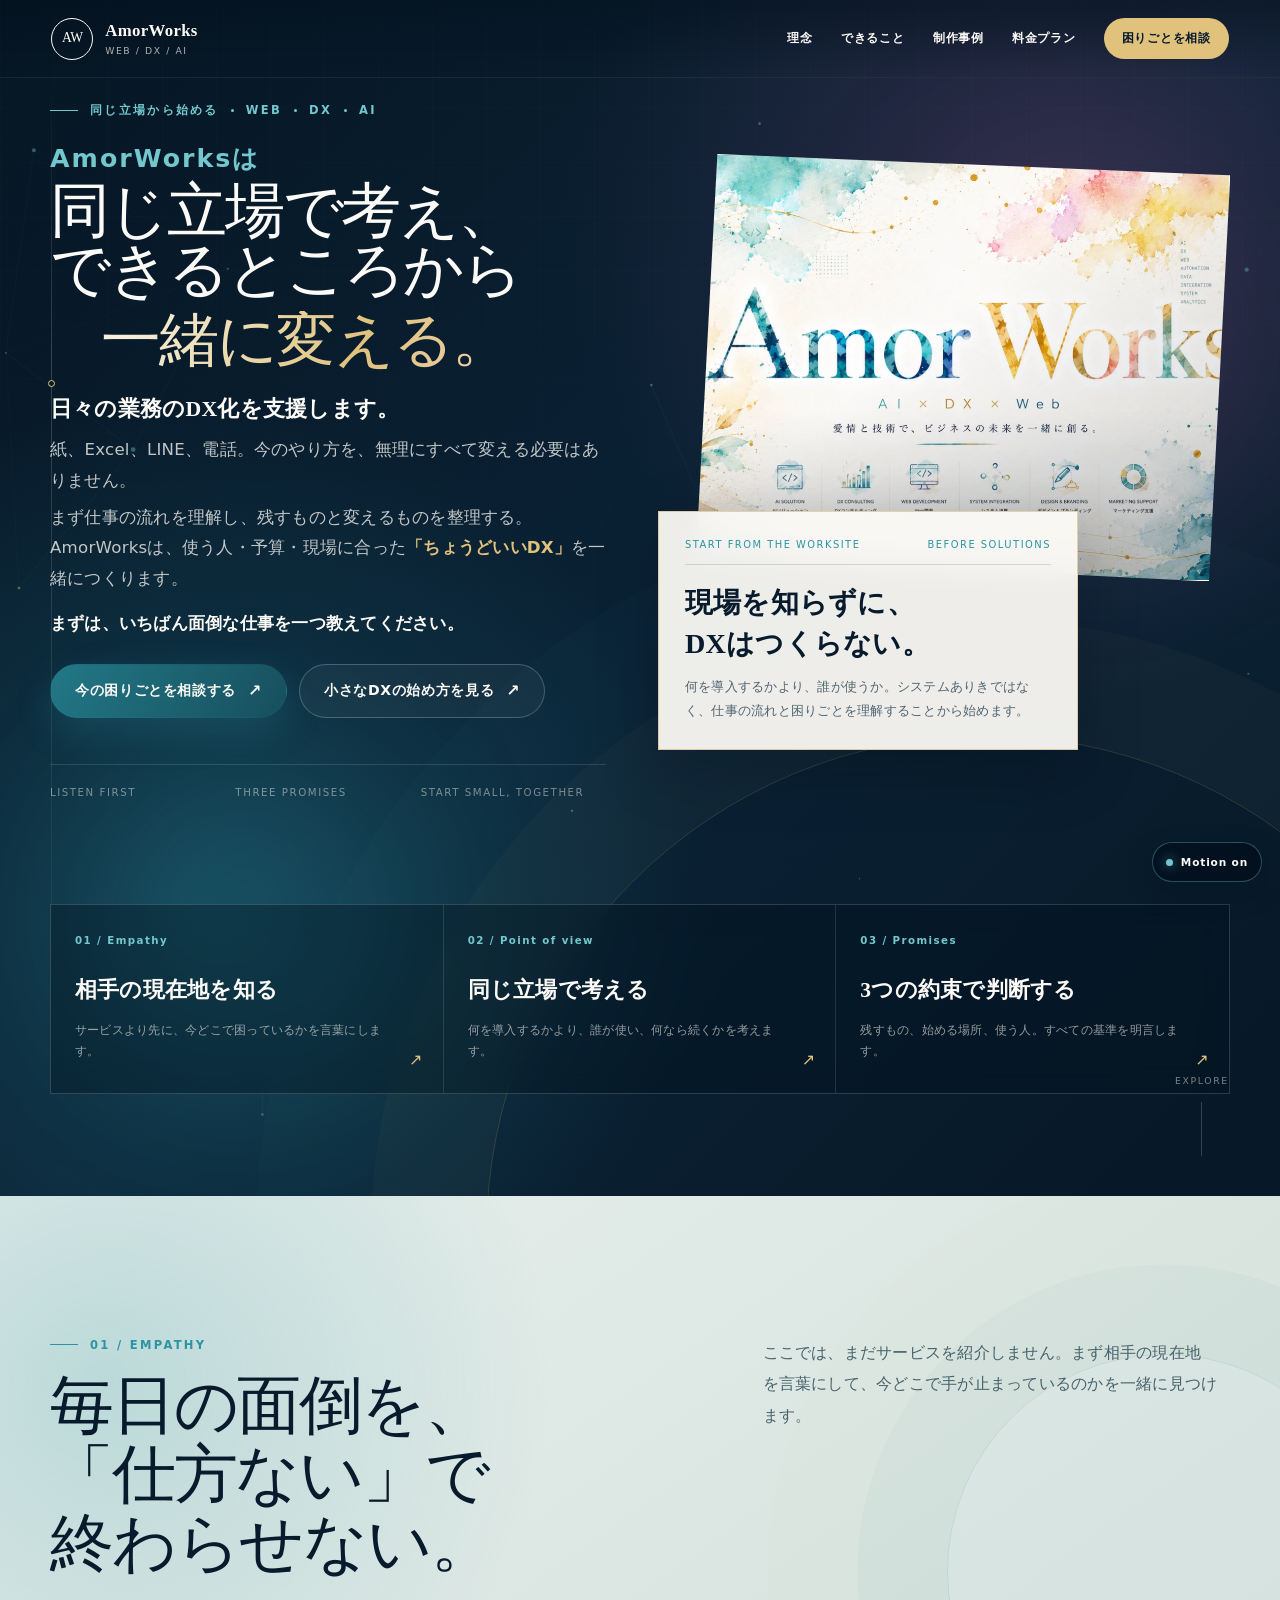
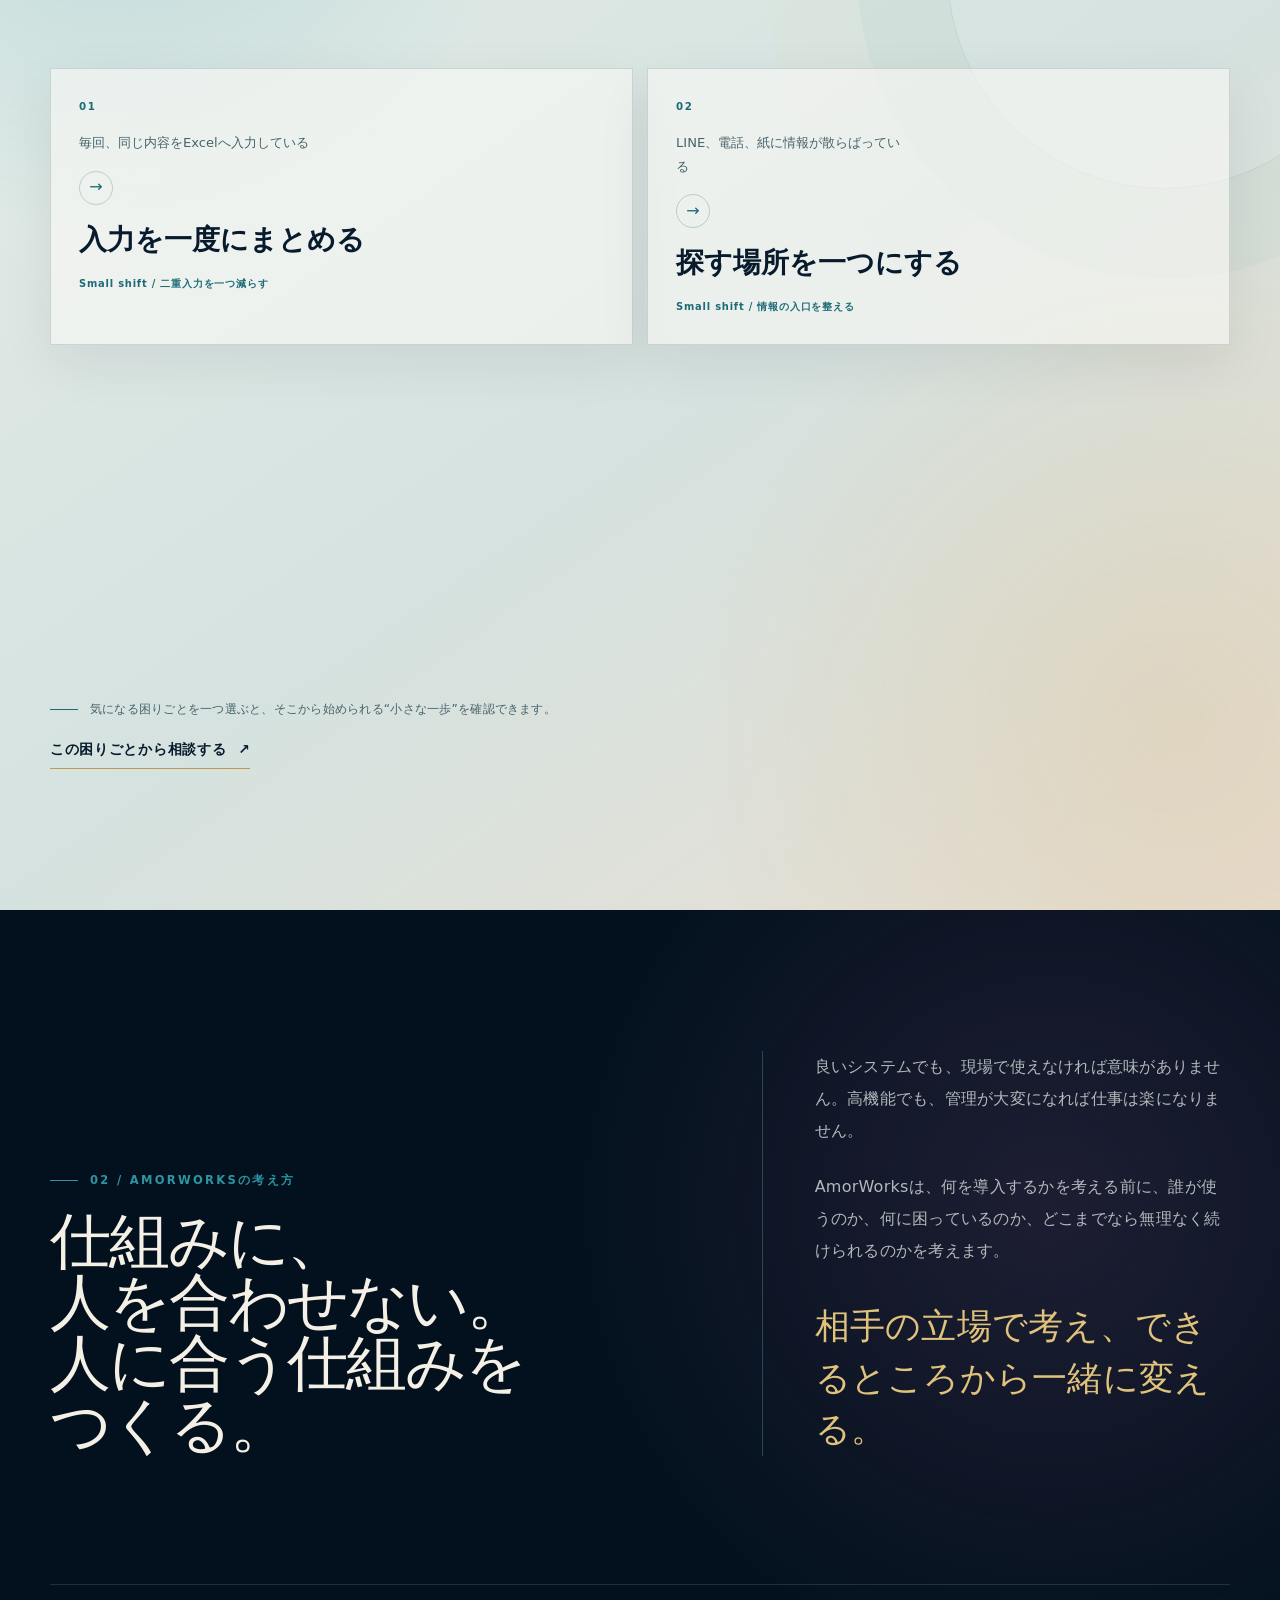
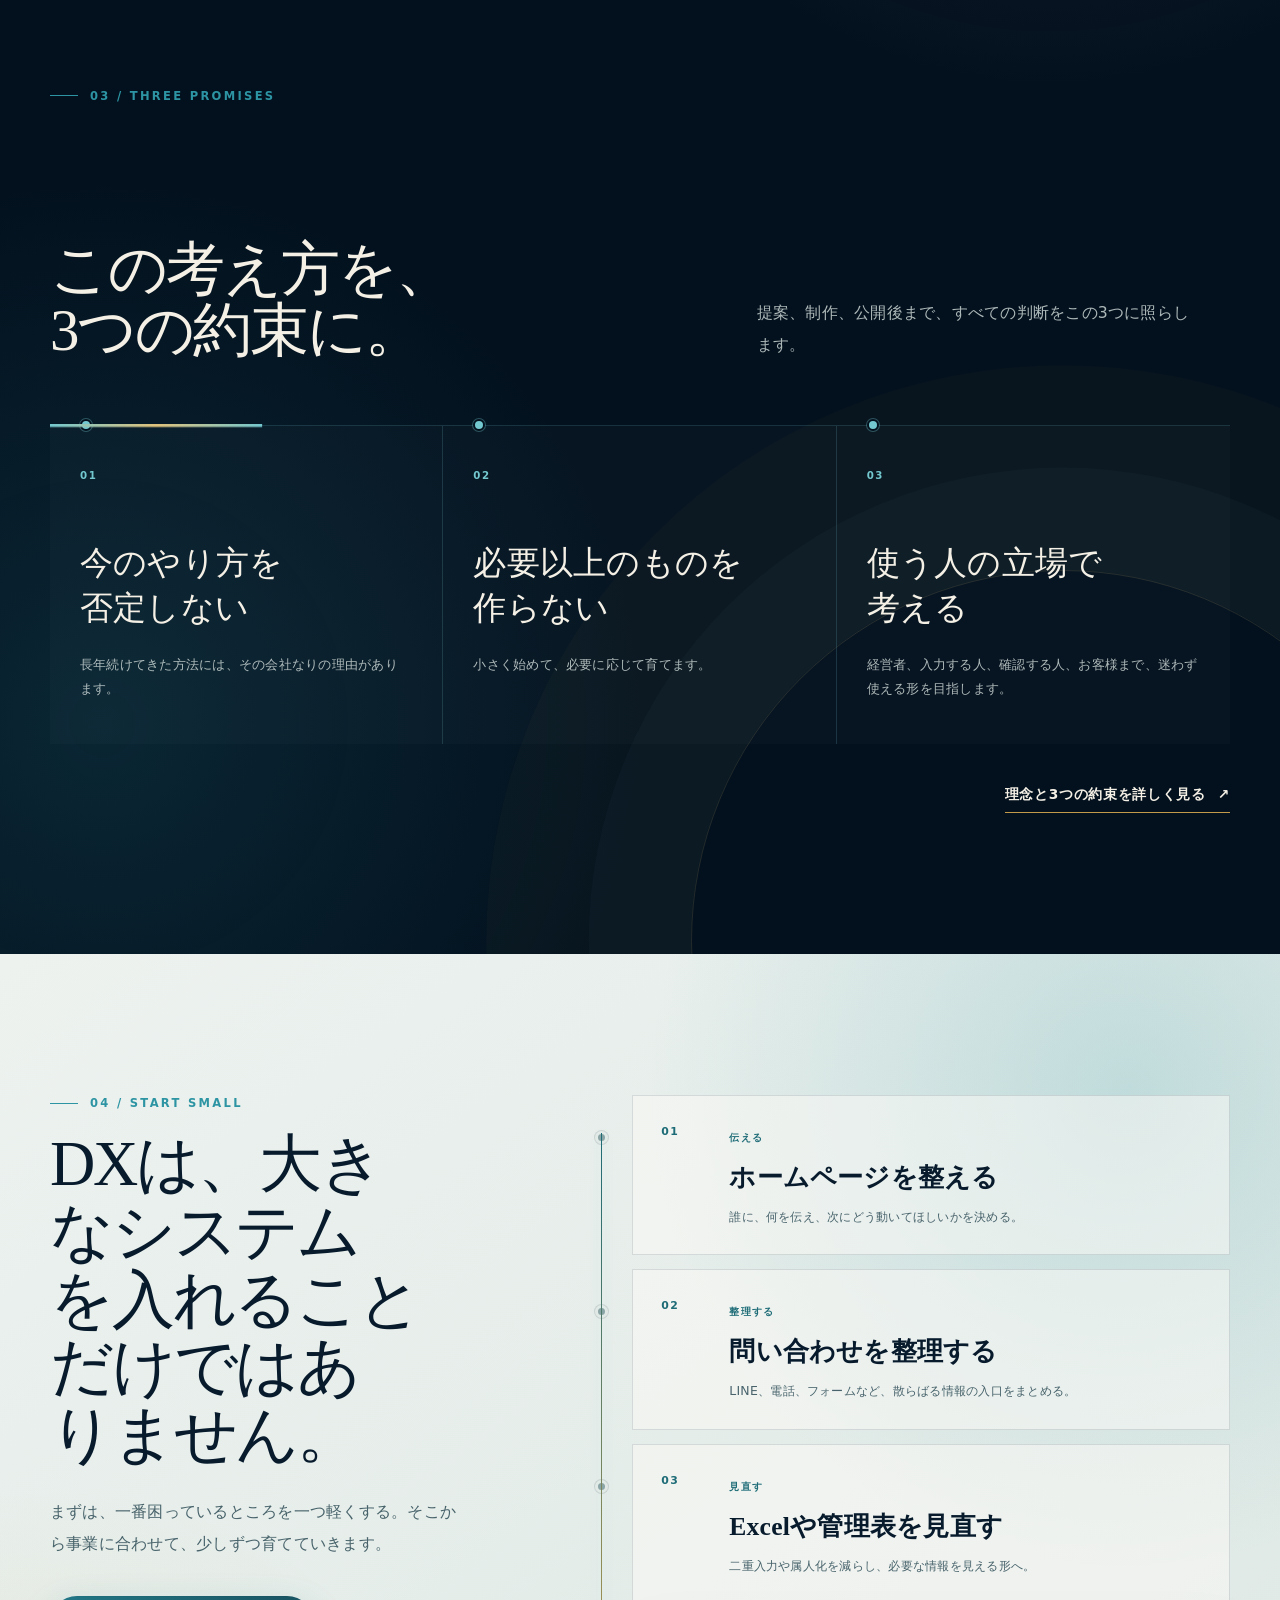
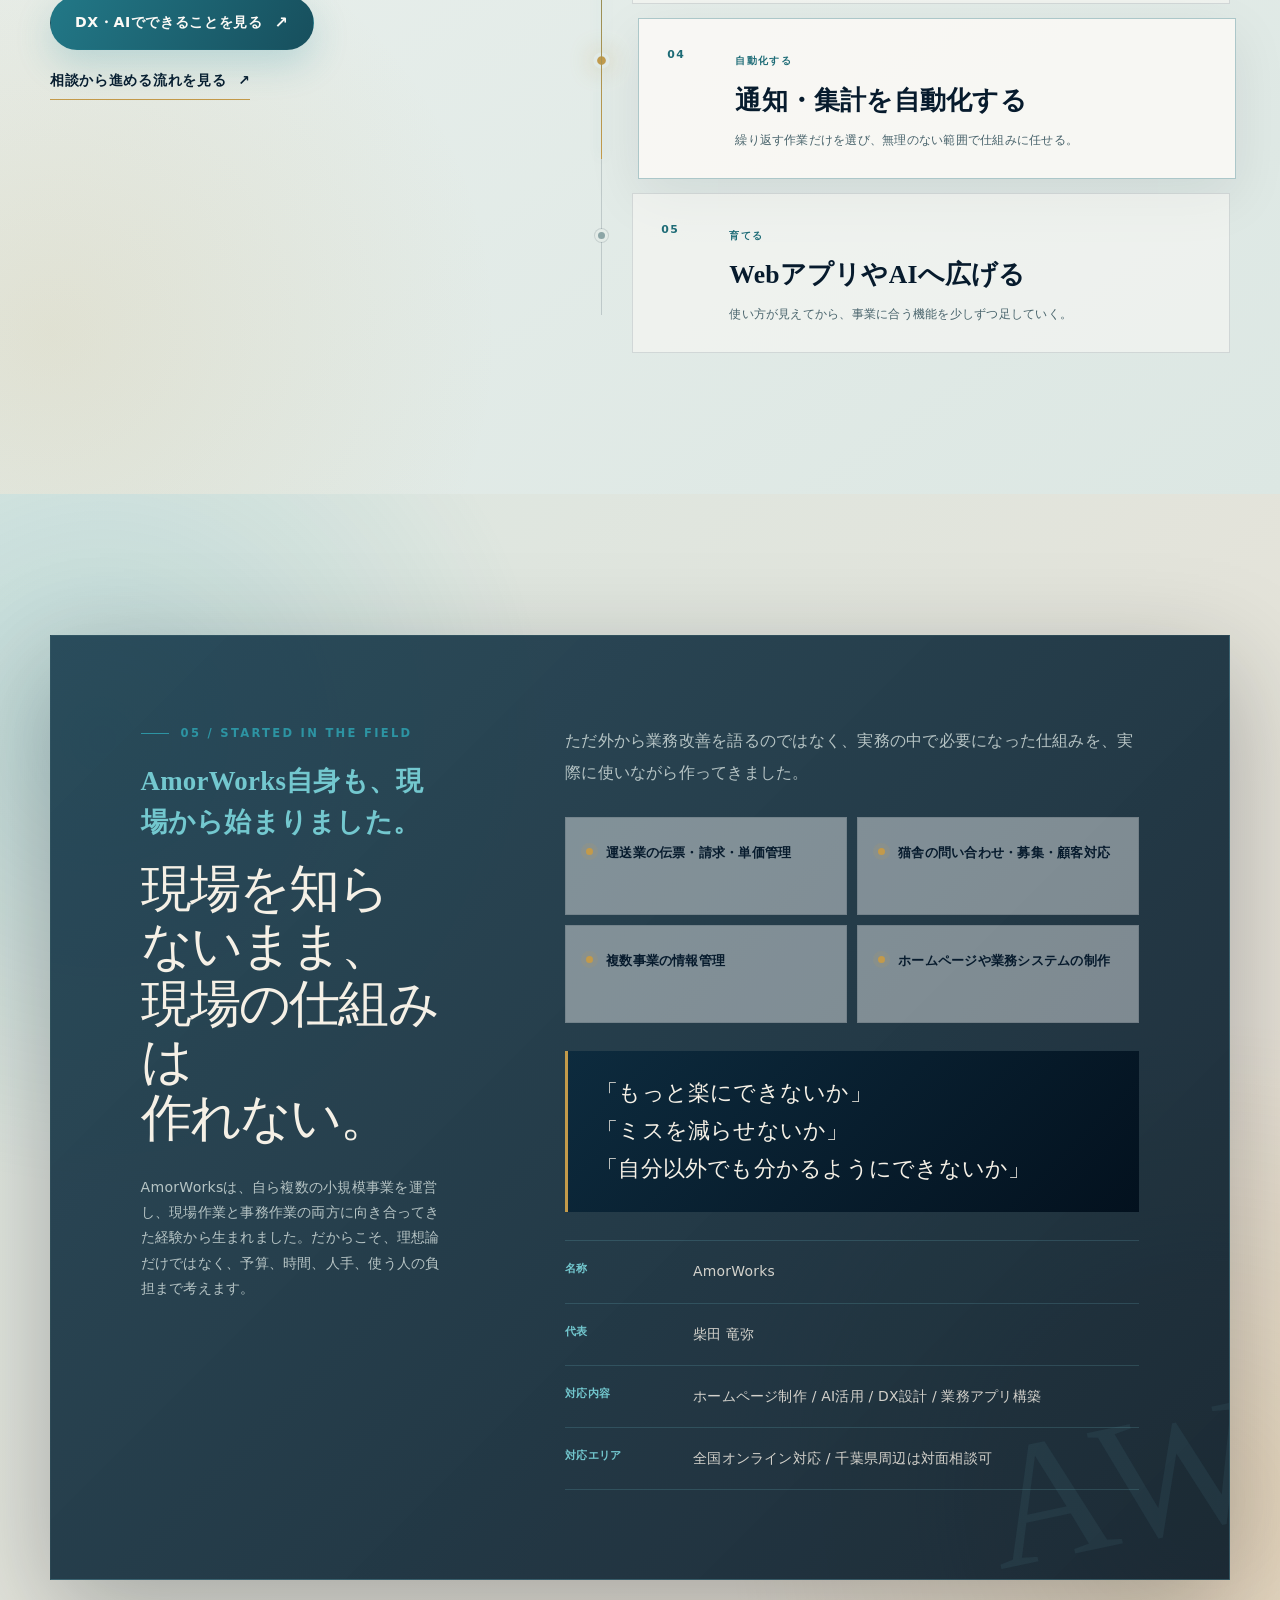
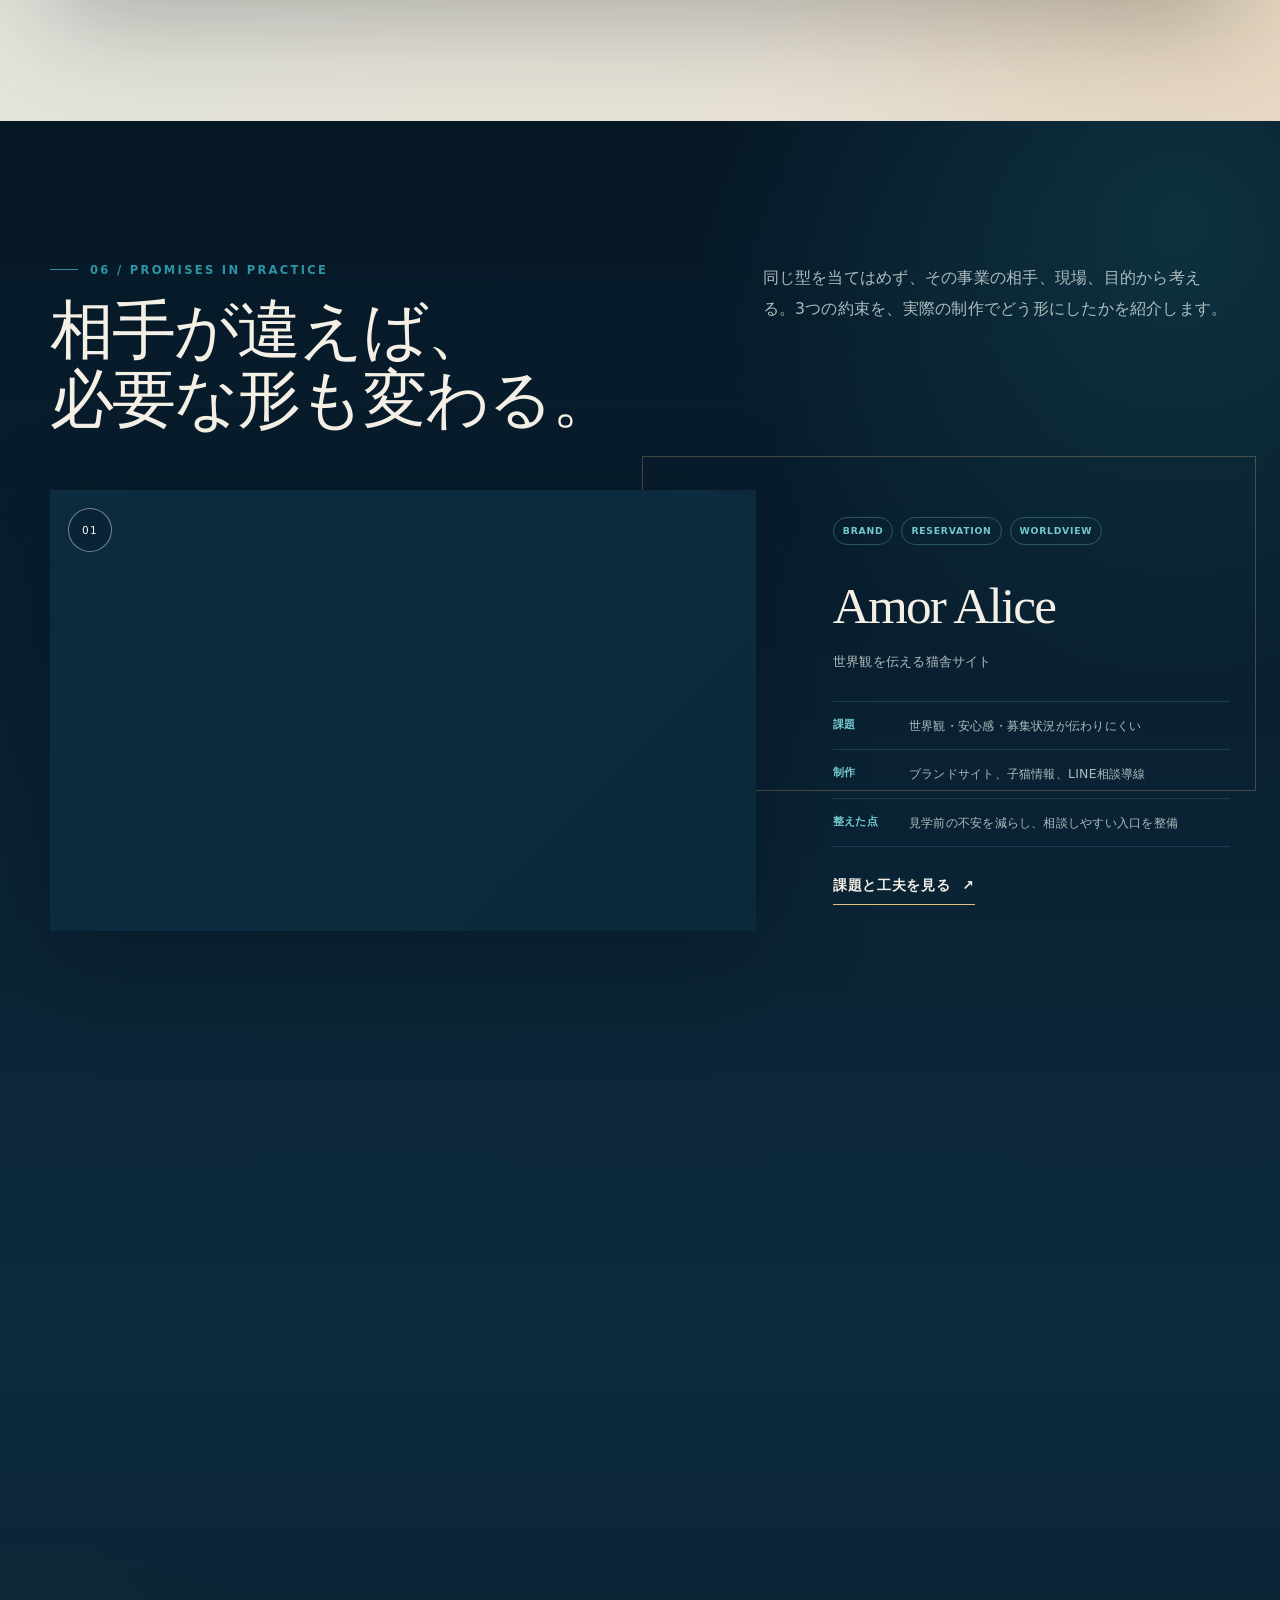
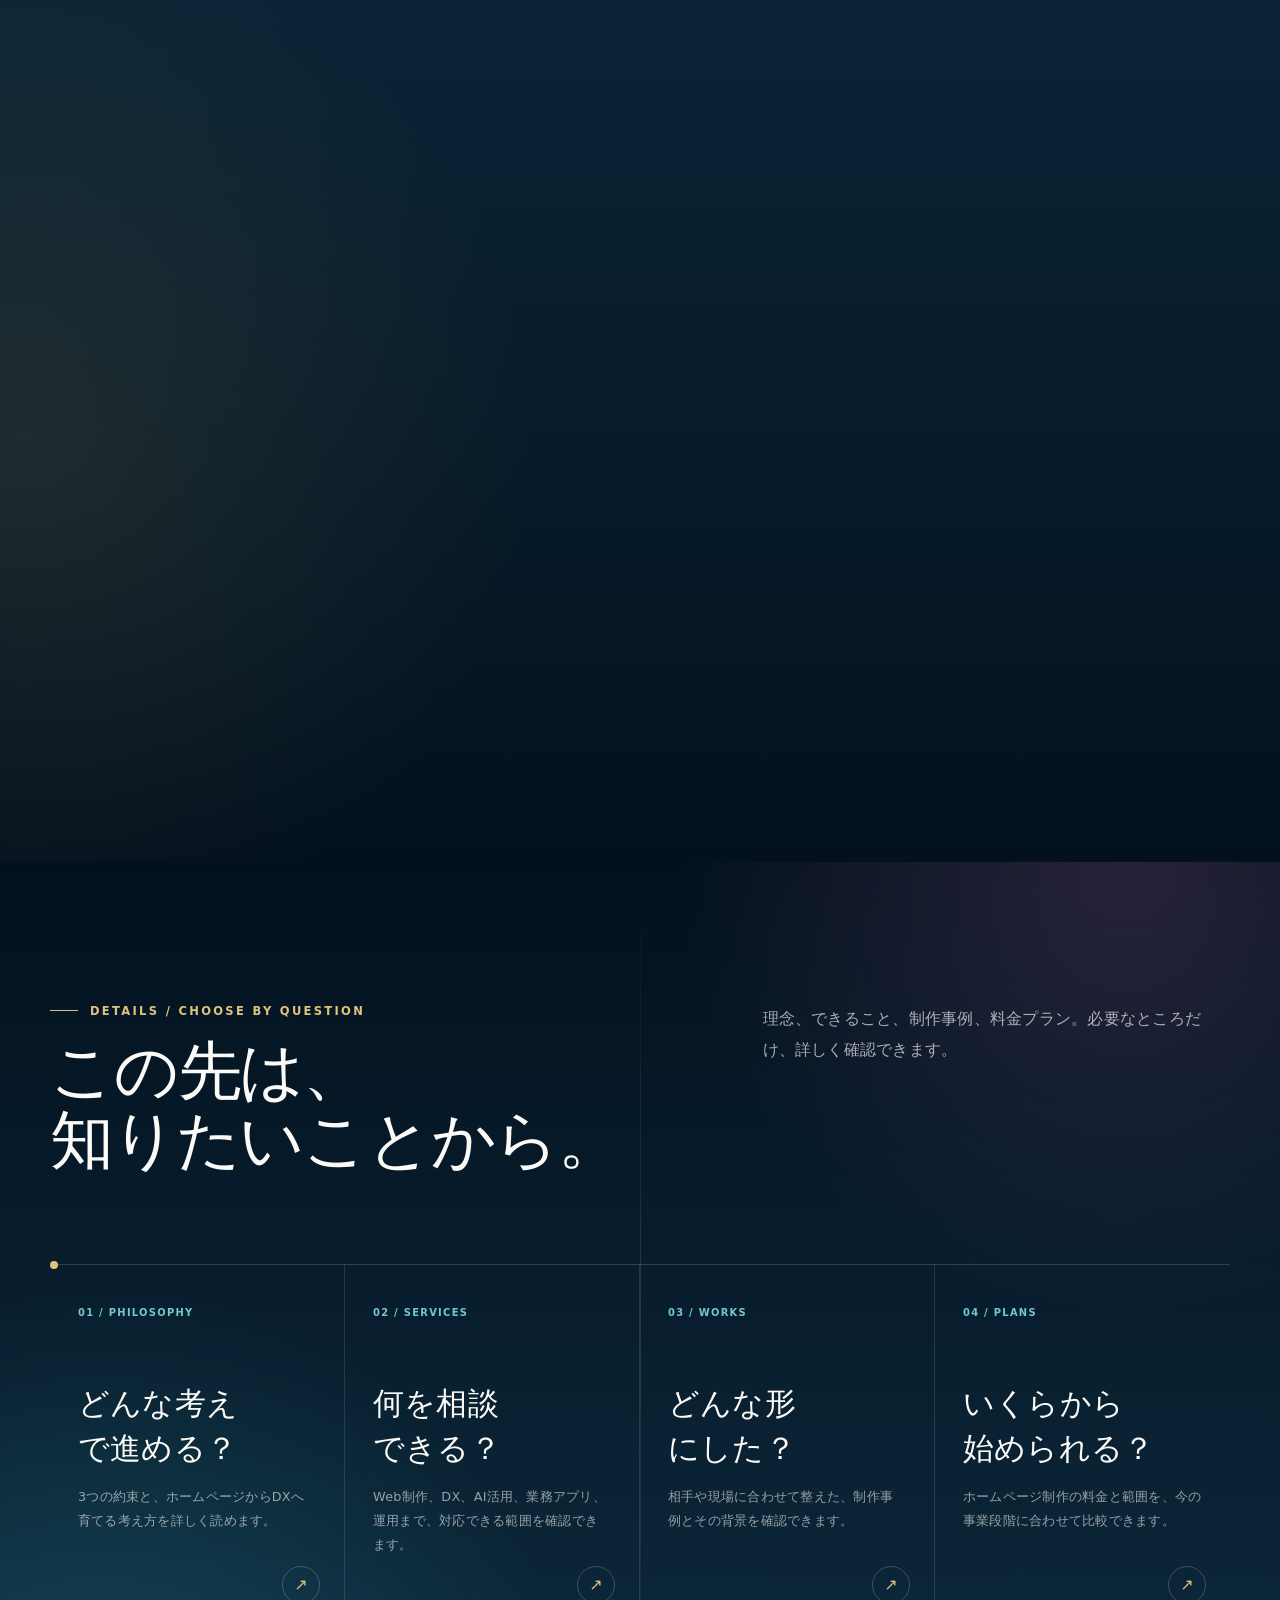
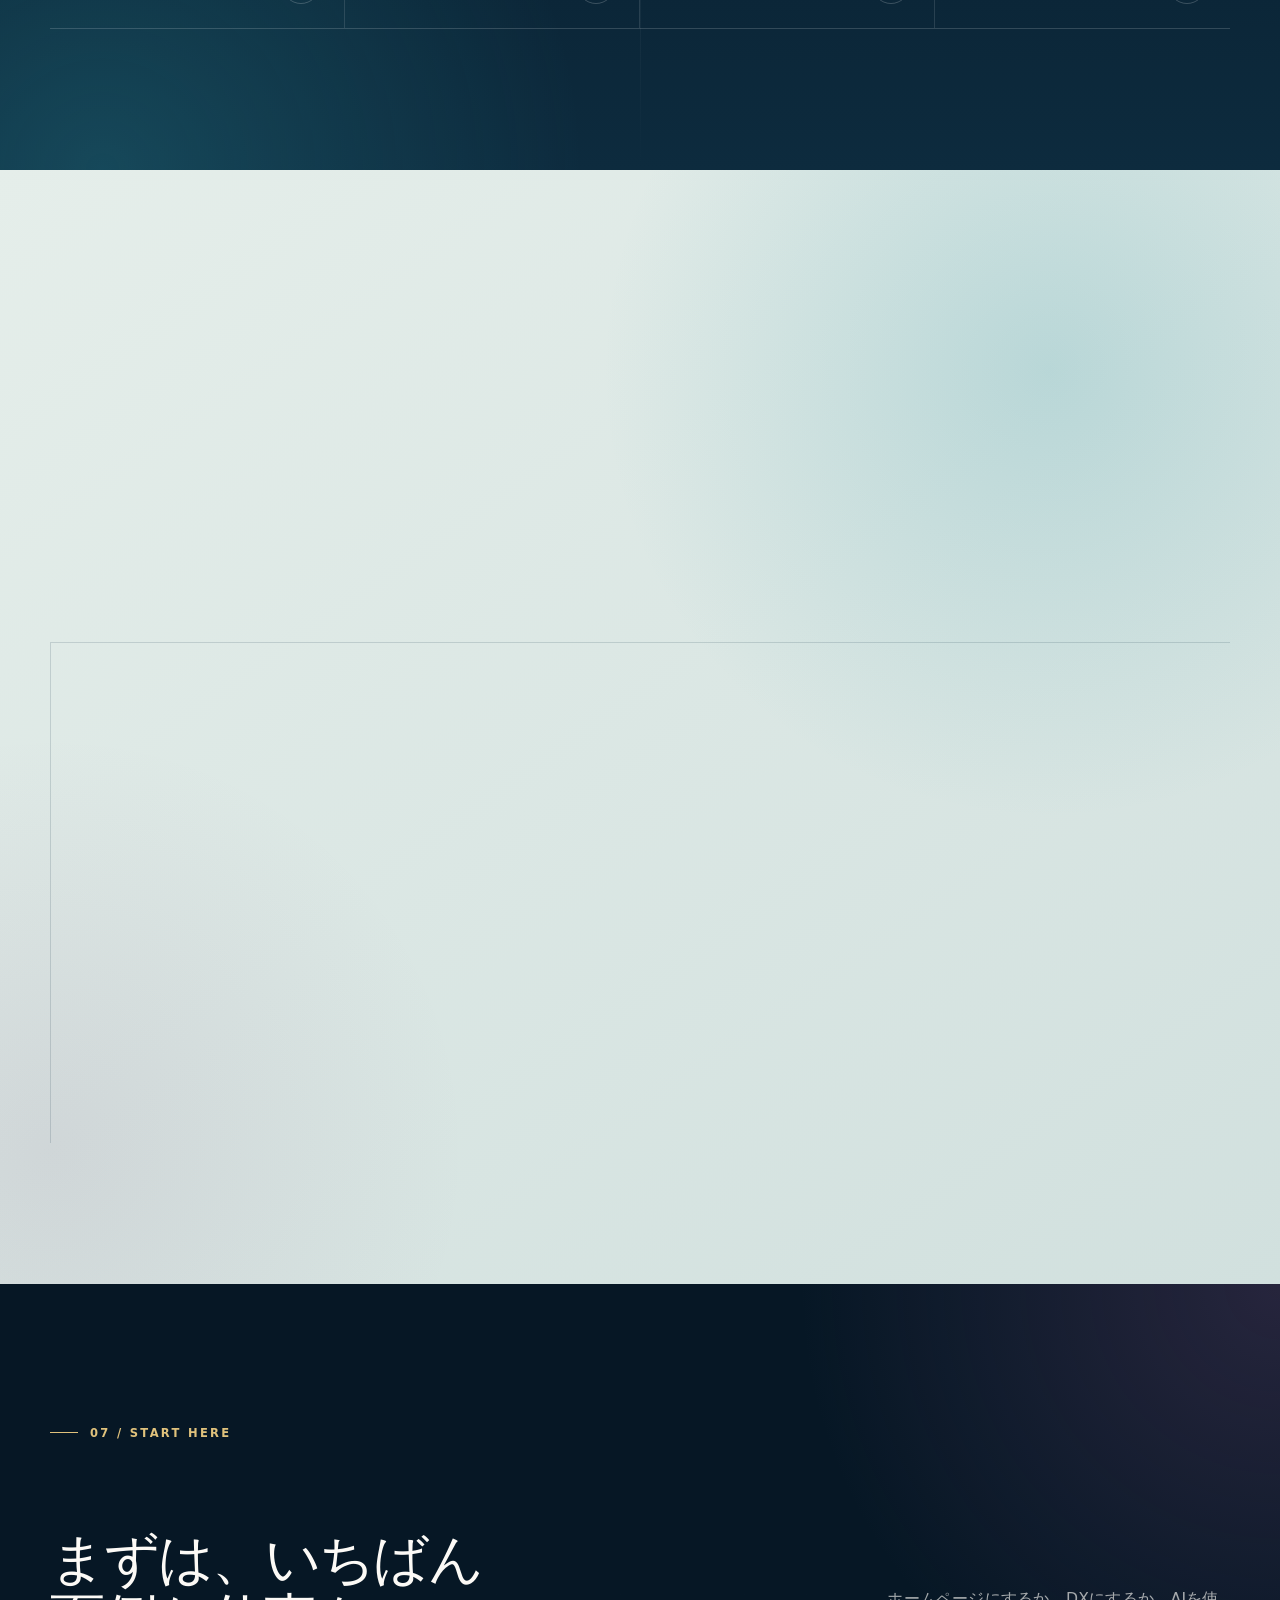
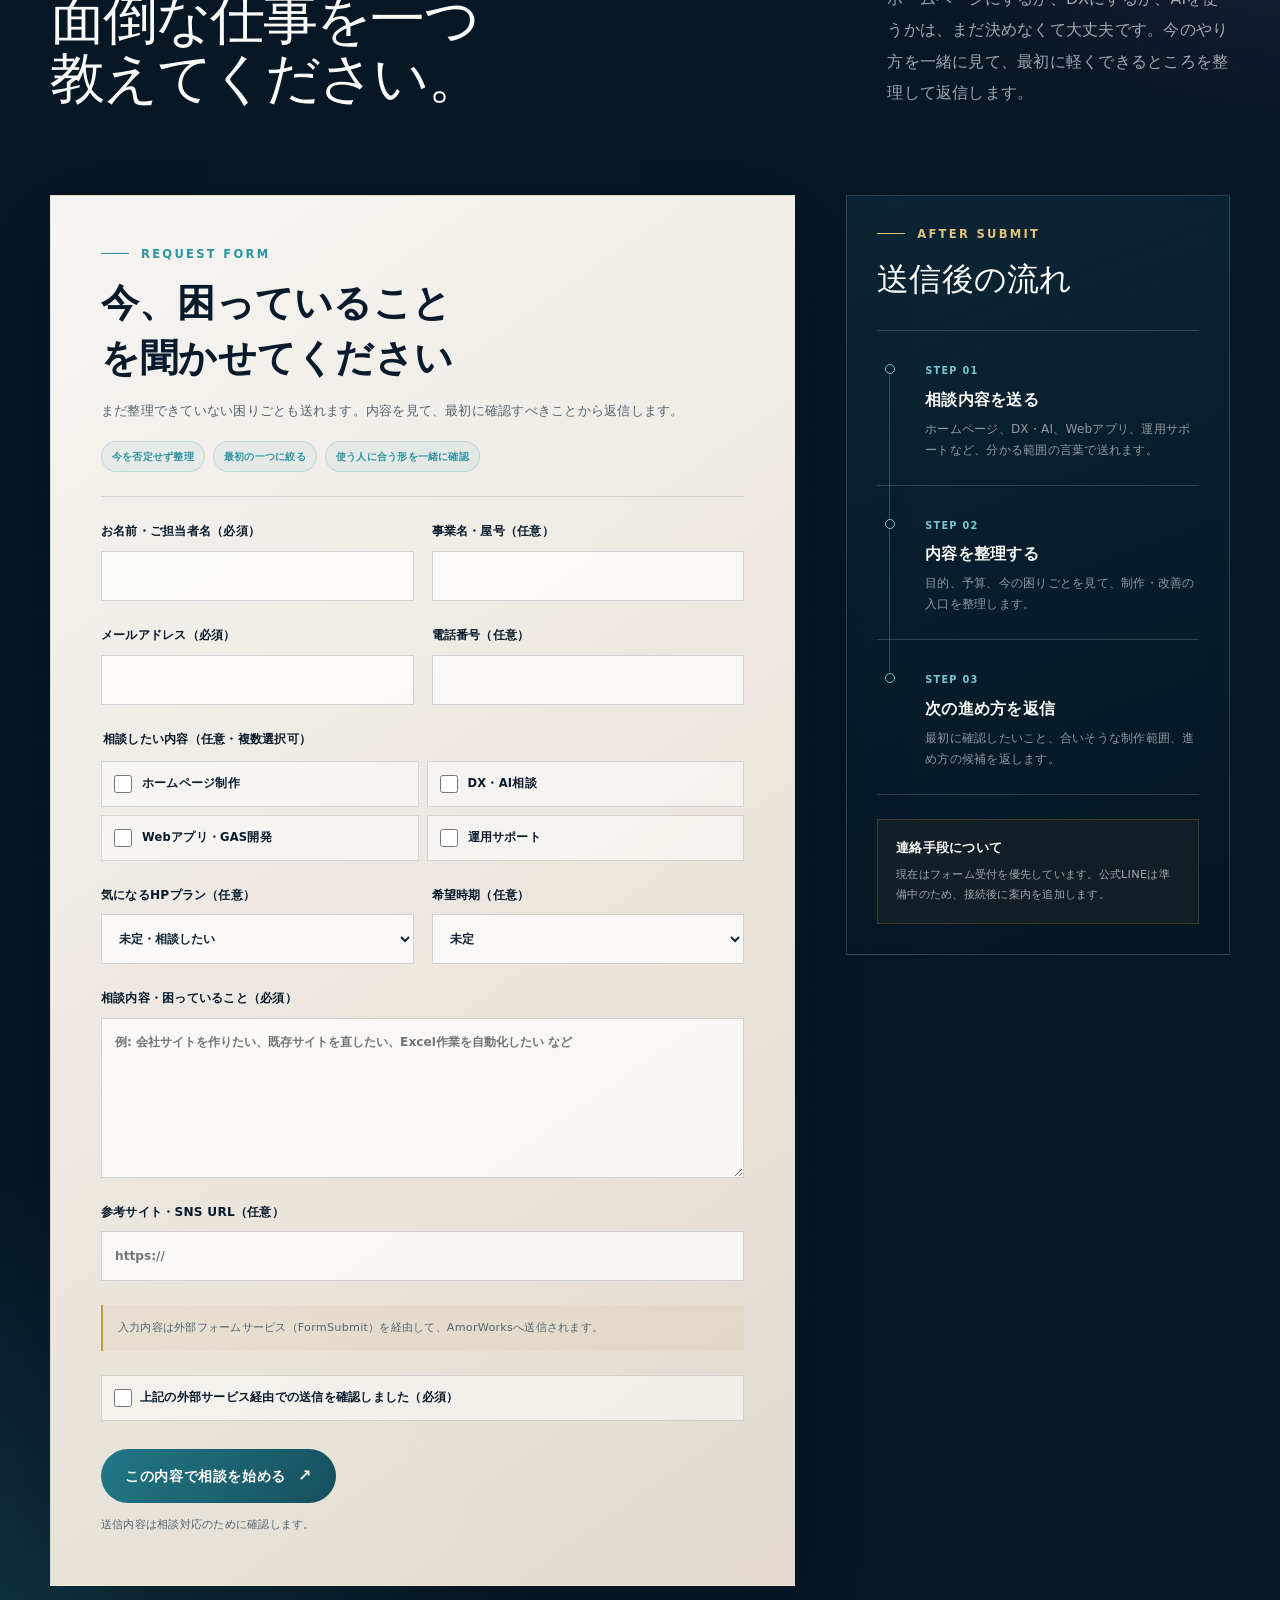
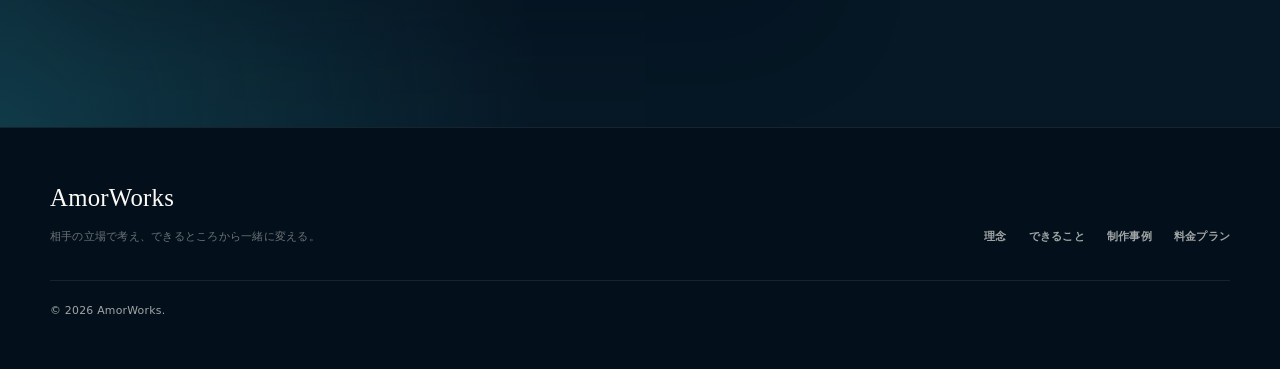
==== commit d1ca2d1e: "Route inquiries to AmorWorks email" ====
--- a/index.html
+++ b/index.html
@@ -462,8 +462,8 @@
             <form
               class="application-form"
               data-application-form
-              data-form-endpoint="https://formsubmit.co/ajax/cattery227.amor.alice@gmail.com"
-              action="https://formsubmit.co/cattery227.amor.alice@gmail.com"
+              data-form-endpoint="https://formsubmit.co/ajax/amorworks@amoralice.com"
+              action="https://formsubmit.co/amorworks@amoralice.com"
               method="post"
             >
               <input type="hidden" name="_subject" value="AmorWorks公式サイトから依頼相談">
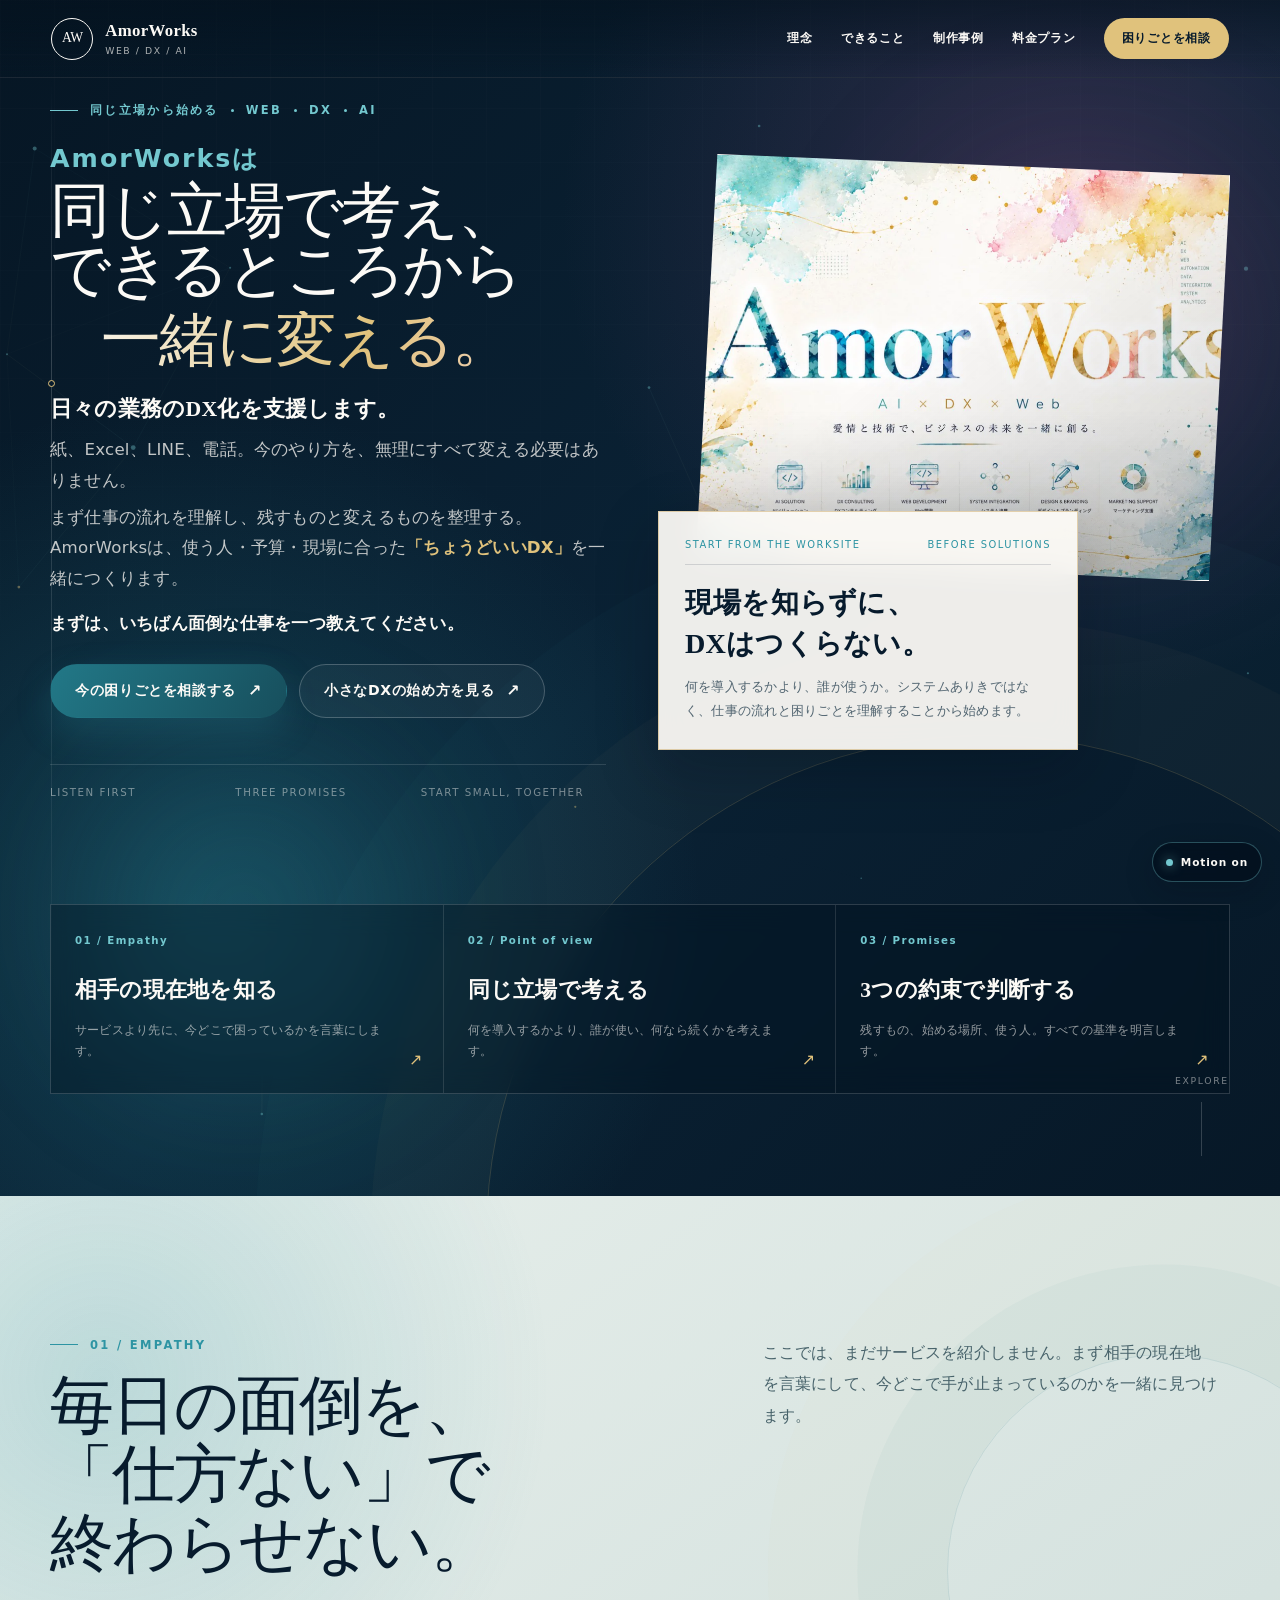
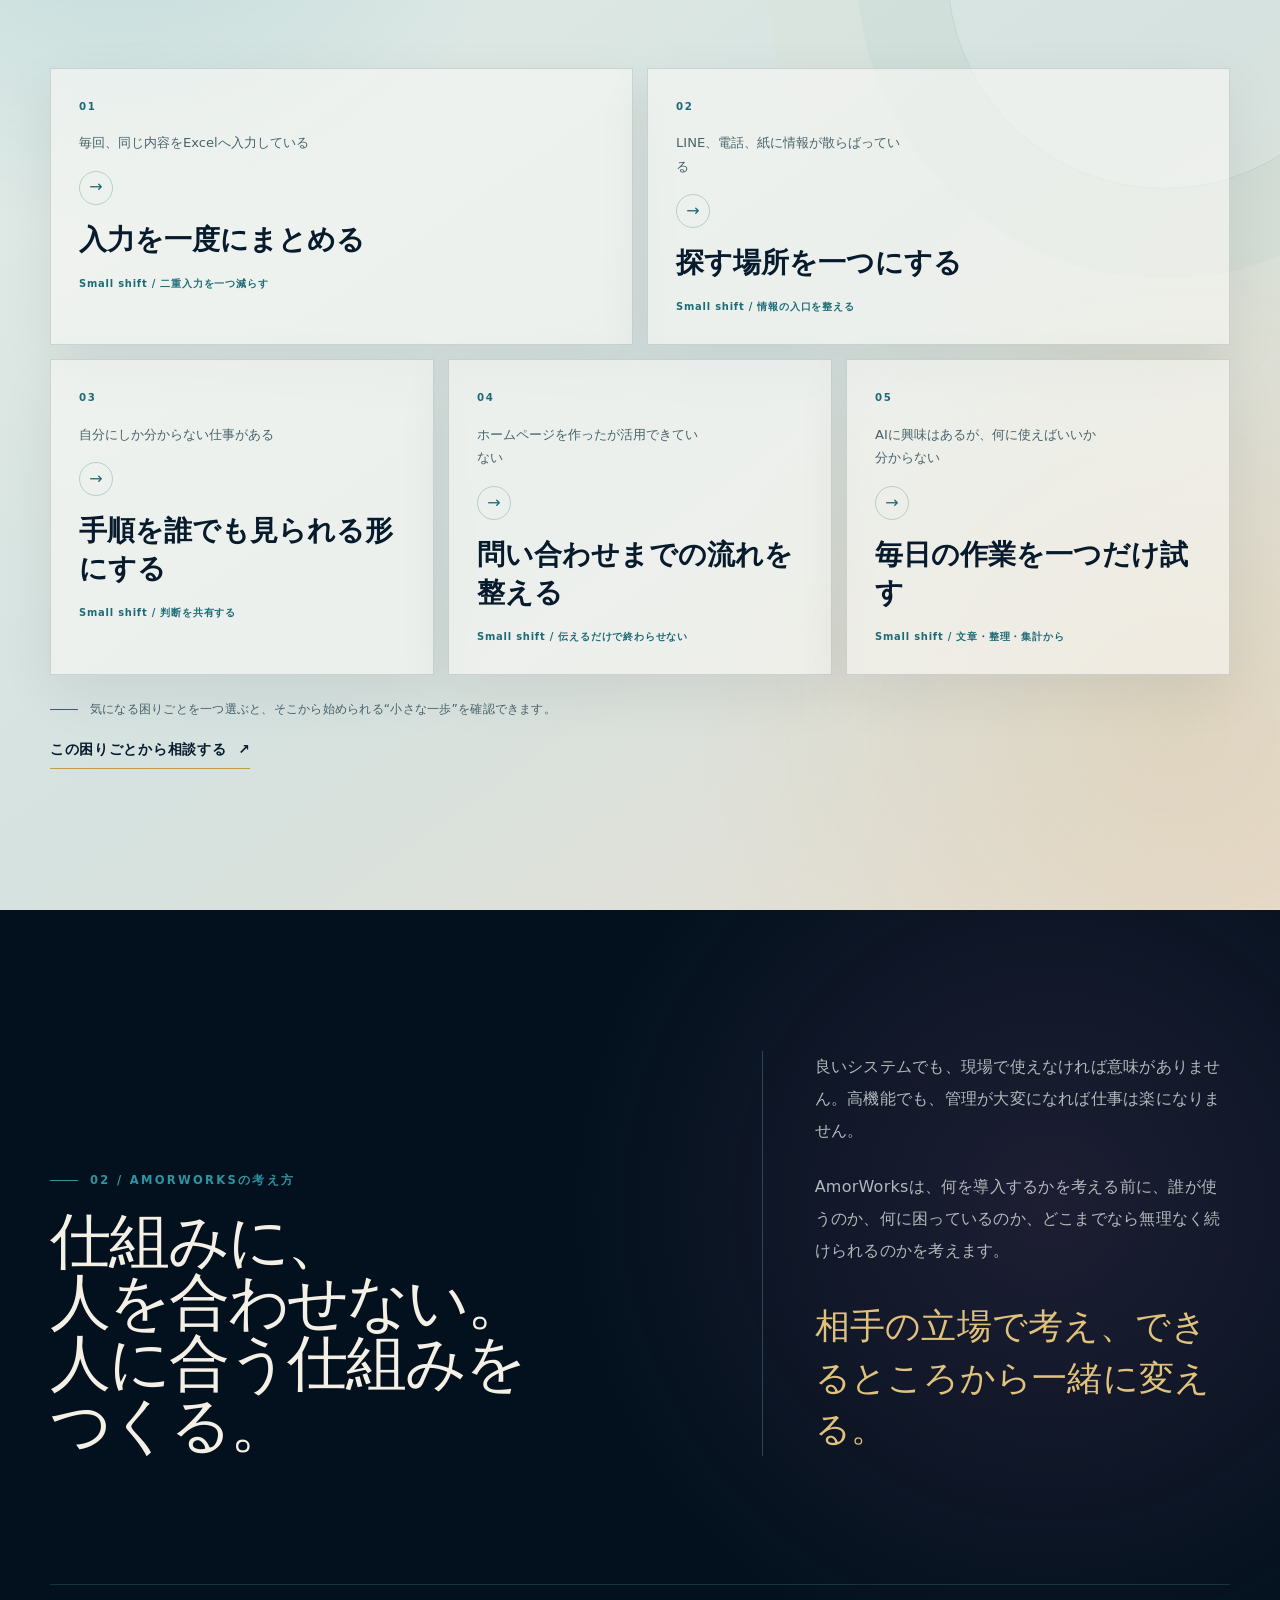
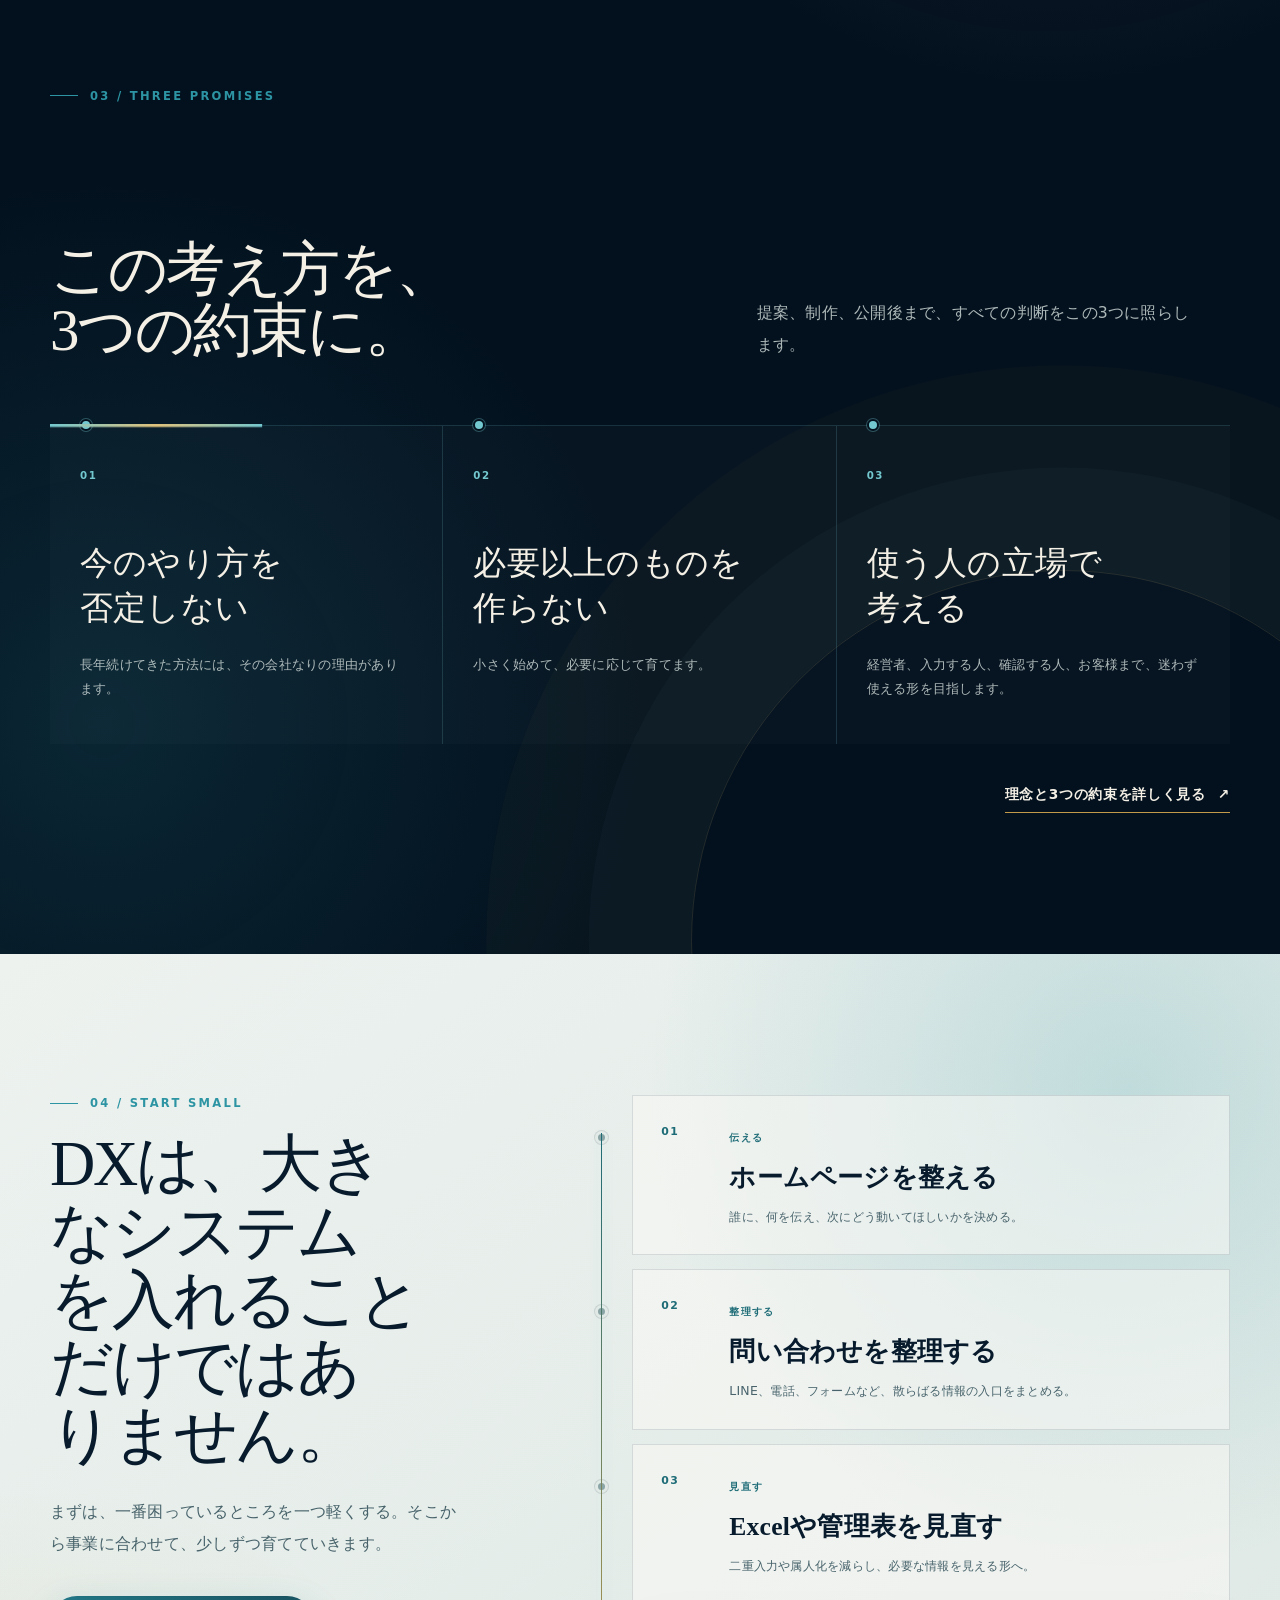
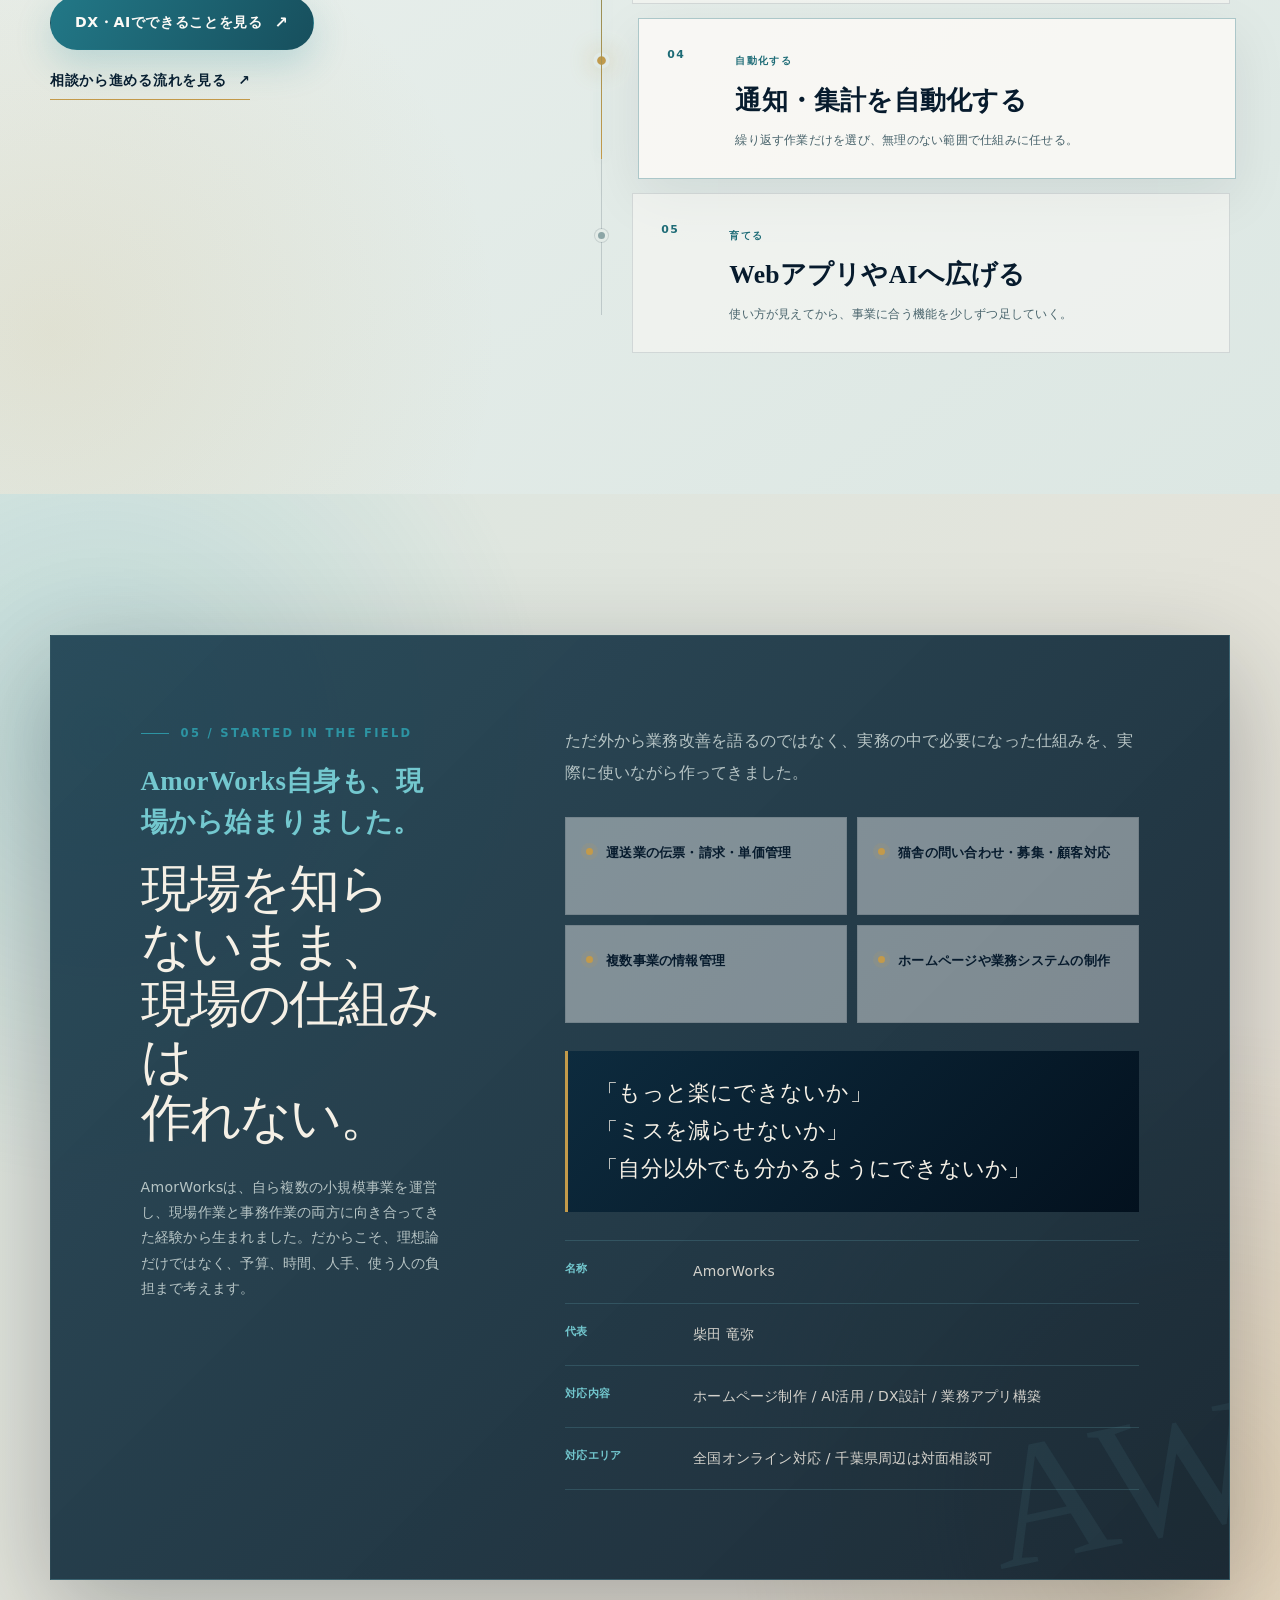
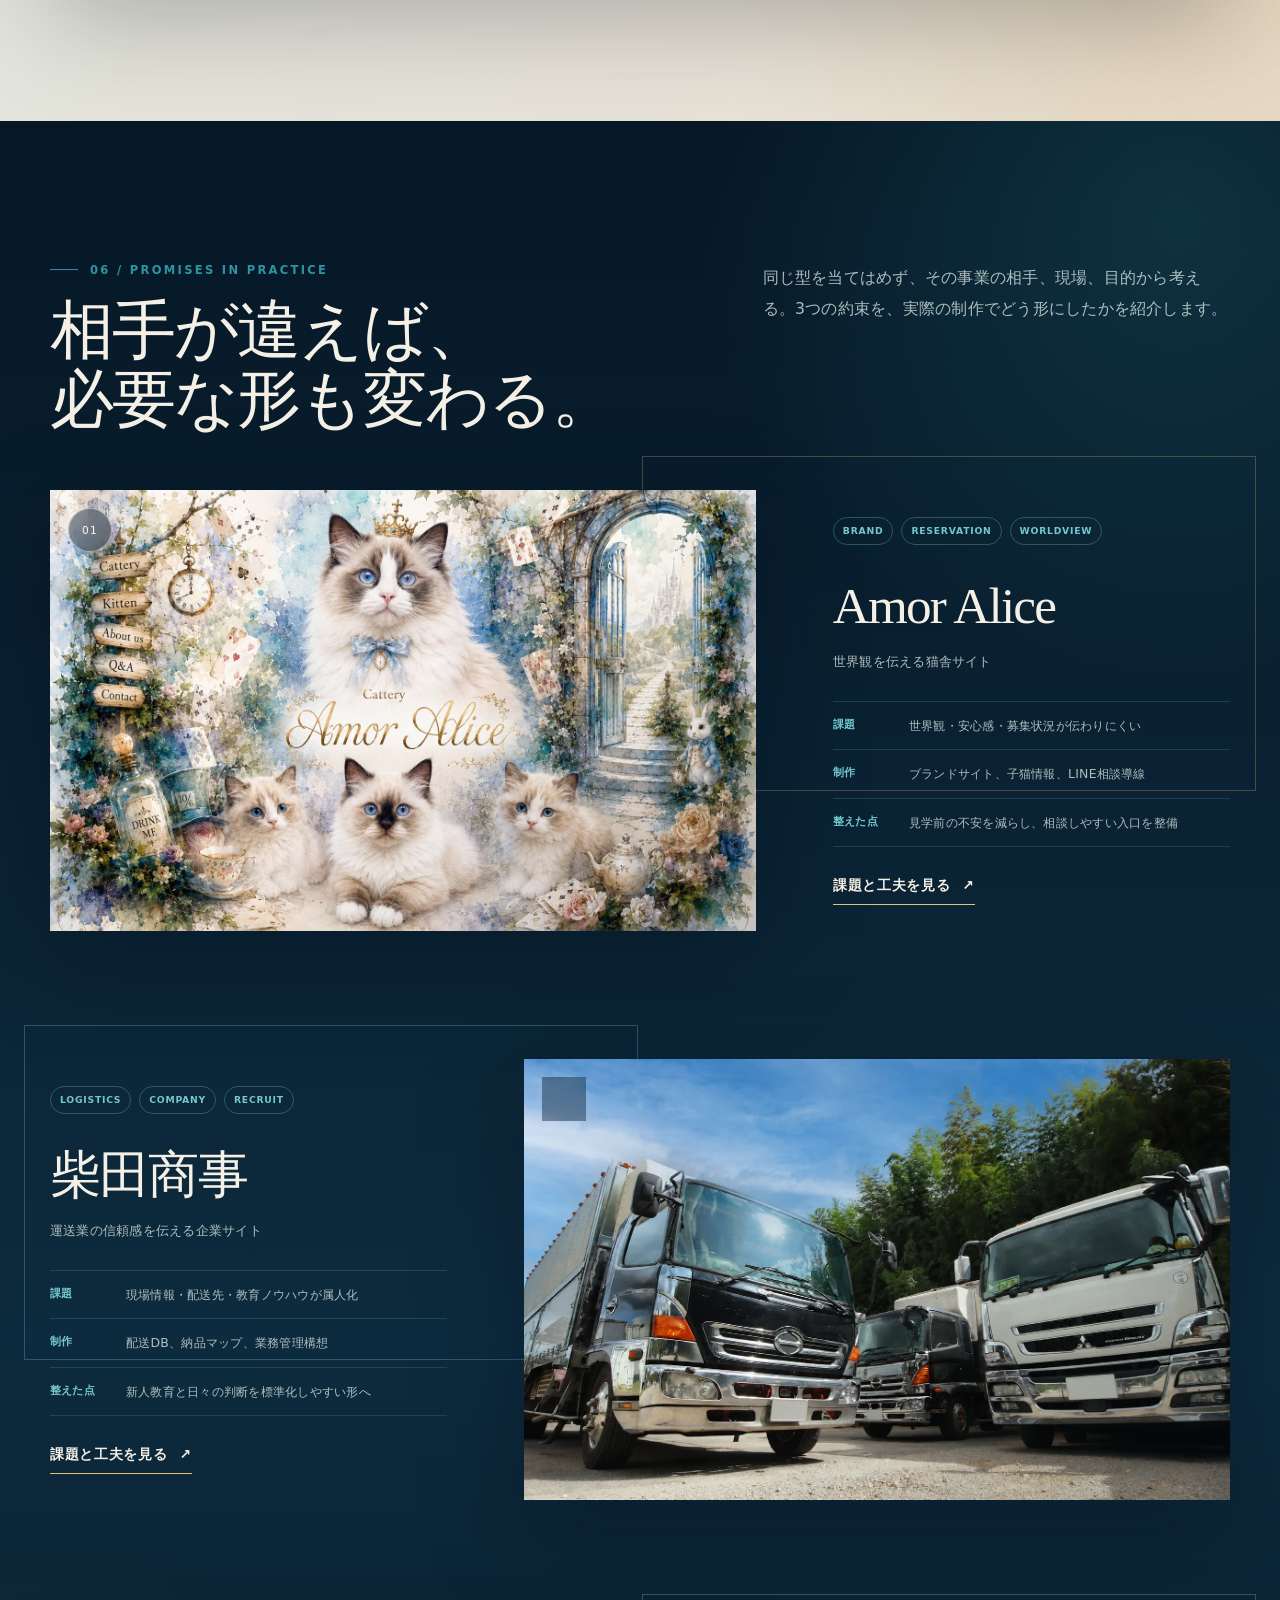
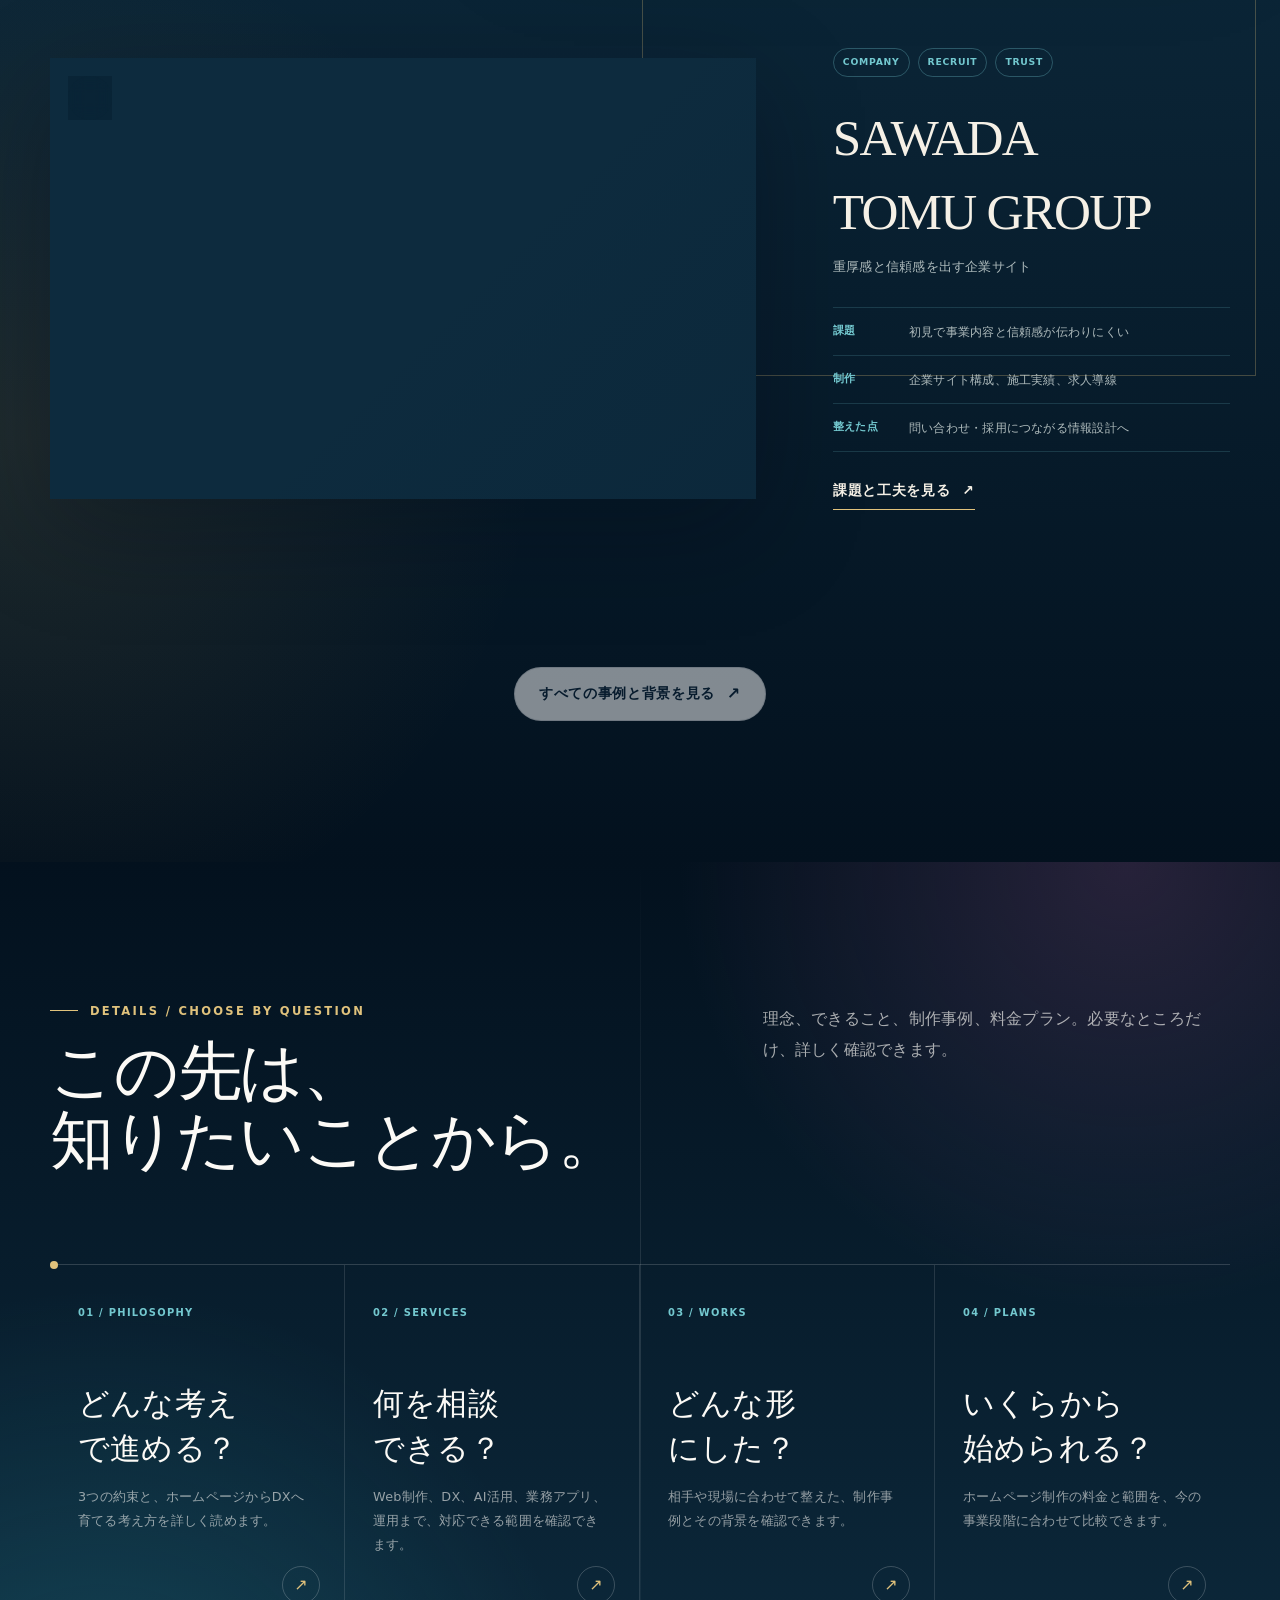
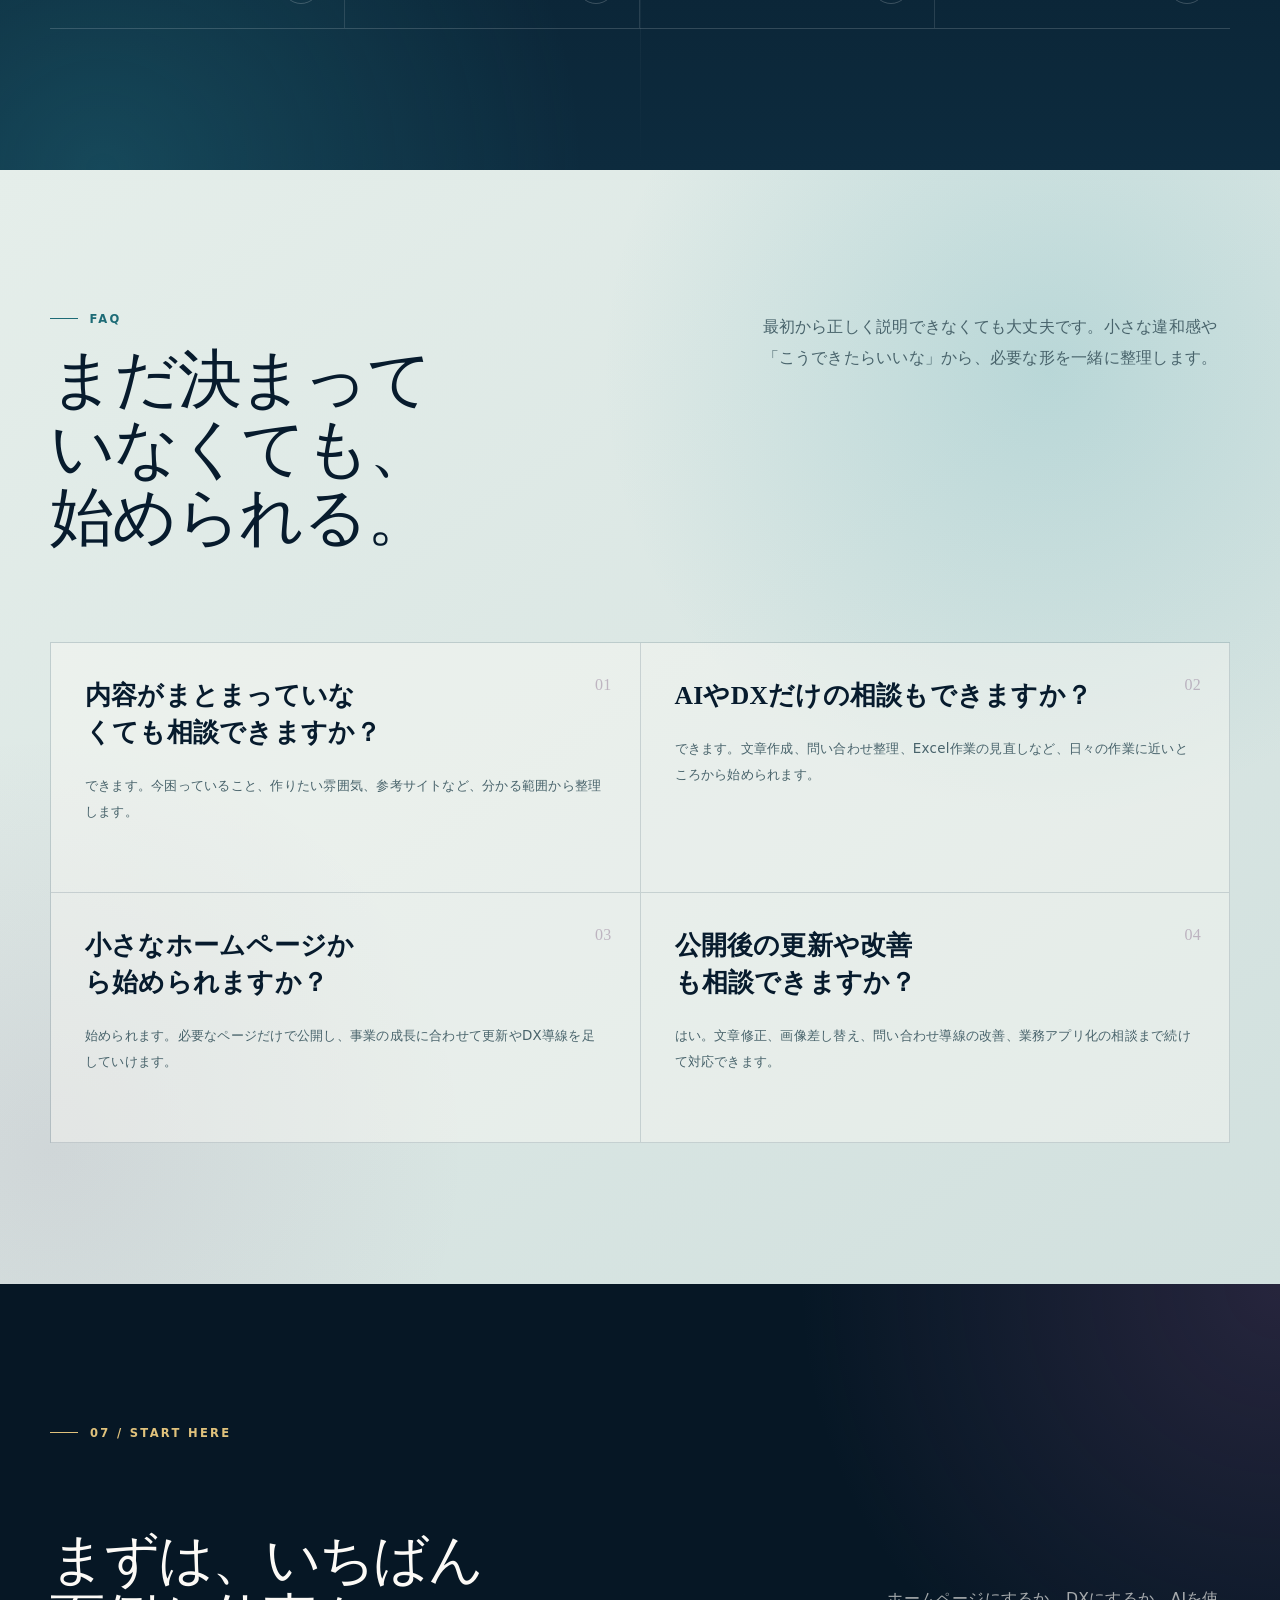
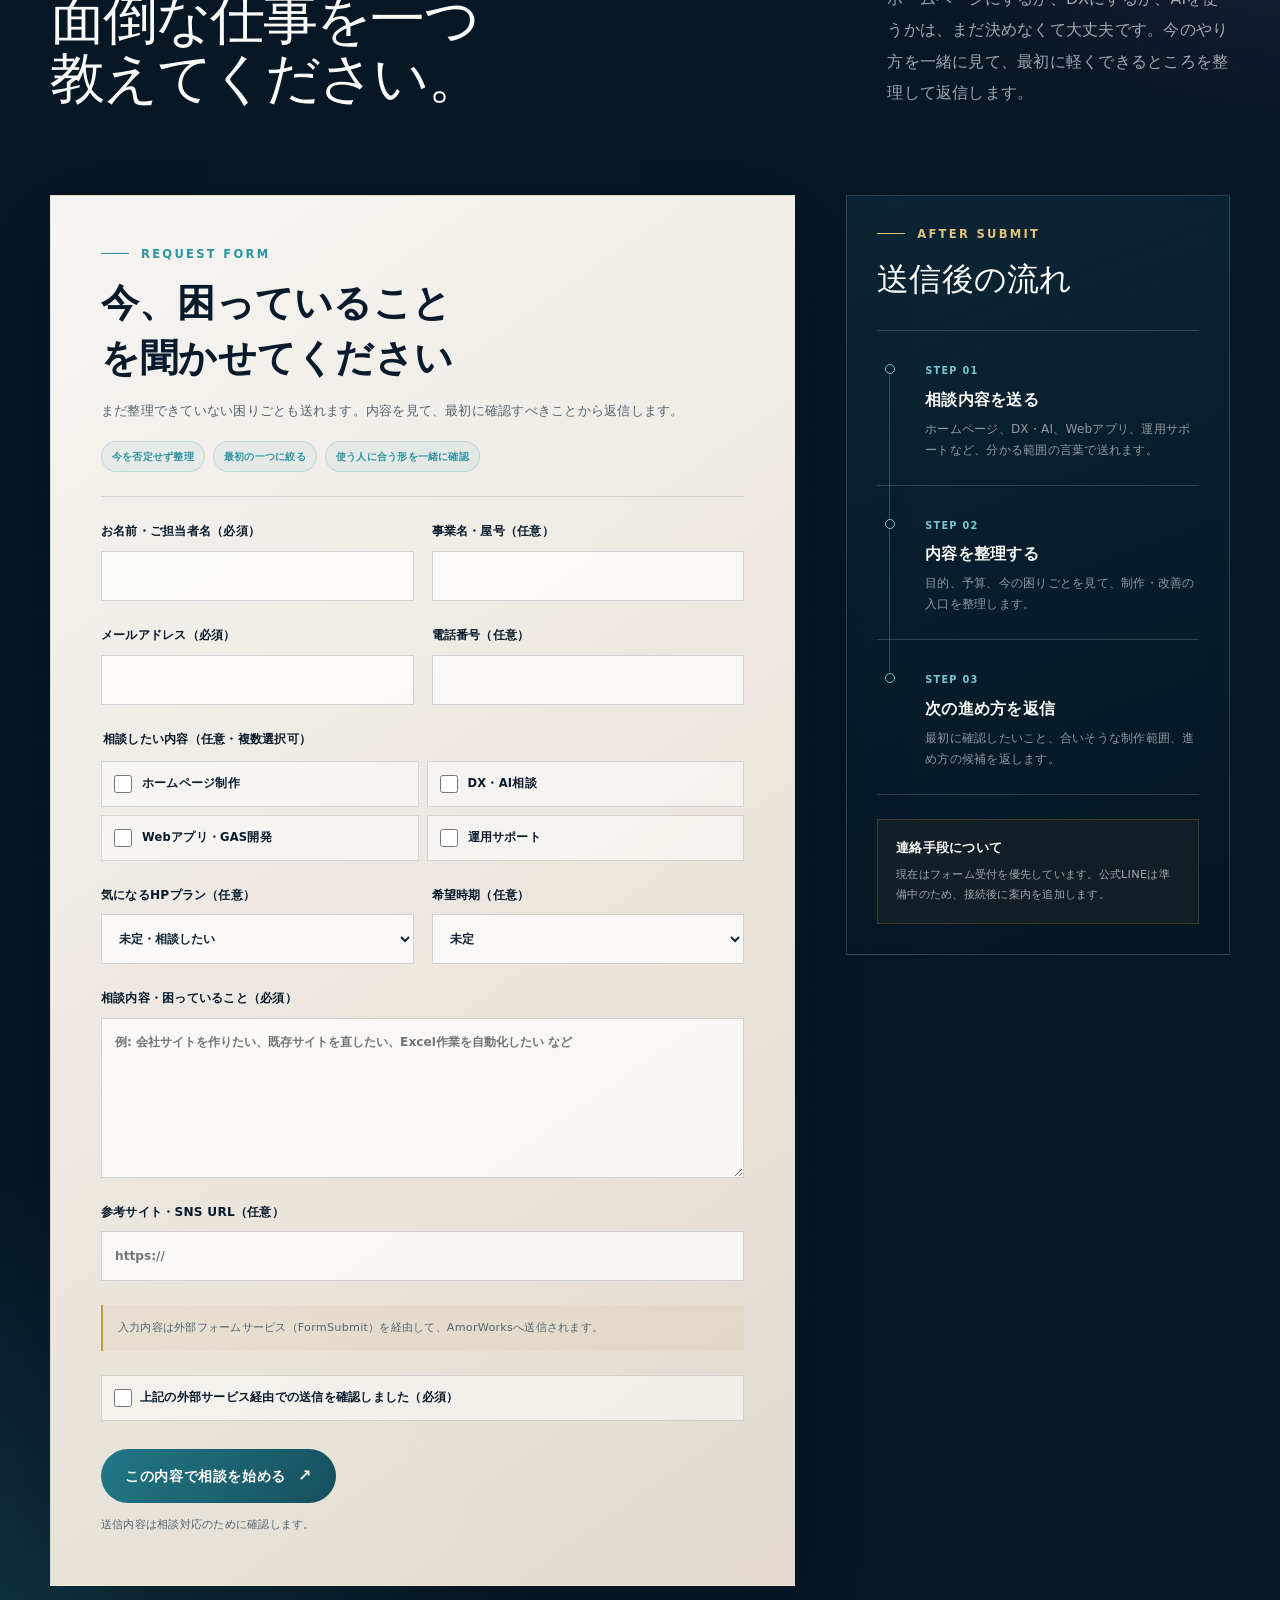
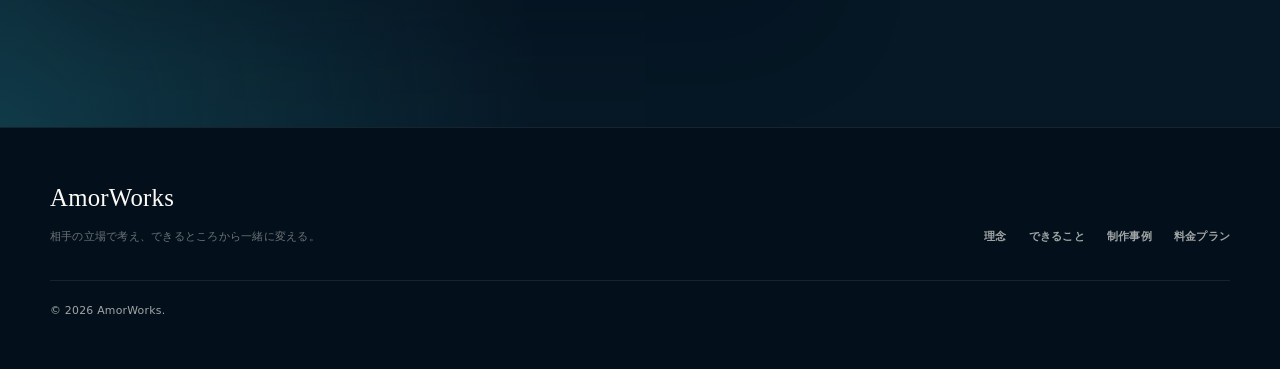
==== commit 5d4c2eaf: "Set AmorWorks production domain" ====
--- a/index.html
+++ b/index.html
@@ -15,10 +15,10 @@
       content="今のやり方を無理に変えず、使う人・予算・現場に合った、ちょうどいいDXを一緒につくります。"
     >
     <meta property="og:type" content="website">
-    <meta property="og:url" content="https://amorworks.github.io/showcase/">
-    <meta property="og:image" content="https://amorworks.github.io/showcase/assets/sc-hero-day.webp">
+    <meta property="og:url" content="https://amorworks.amoralice.com/">
+    <meta property="og:image" content="https://amorworks.amoralice.com/assets/sc-hero-day.webp">
     <meta name="twitter:card" content="summary_large_image">
-    <link rel="canonical" href="https://amorworks.github.io/showcase/">
+    <link rel="canonical" href="https://amorworks.amoralice.com/">
     <link rel="icon" href="assets/amorworks-logo.jpg">
     <link rel="stylesheet" href="styles.css?v=20260809-release-1">
   </head>
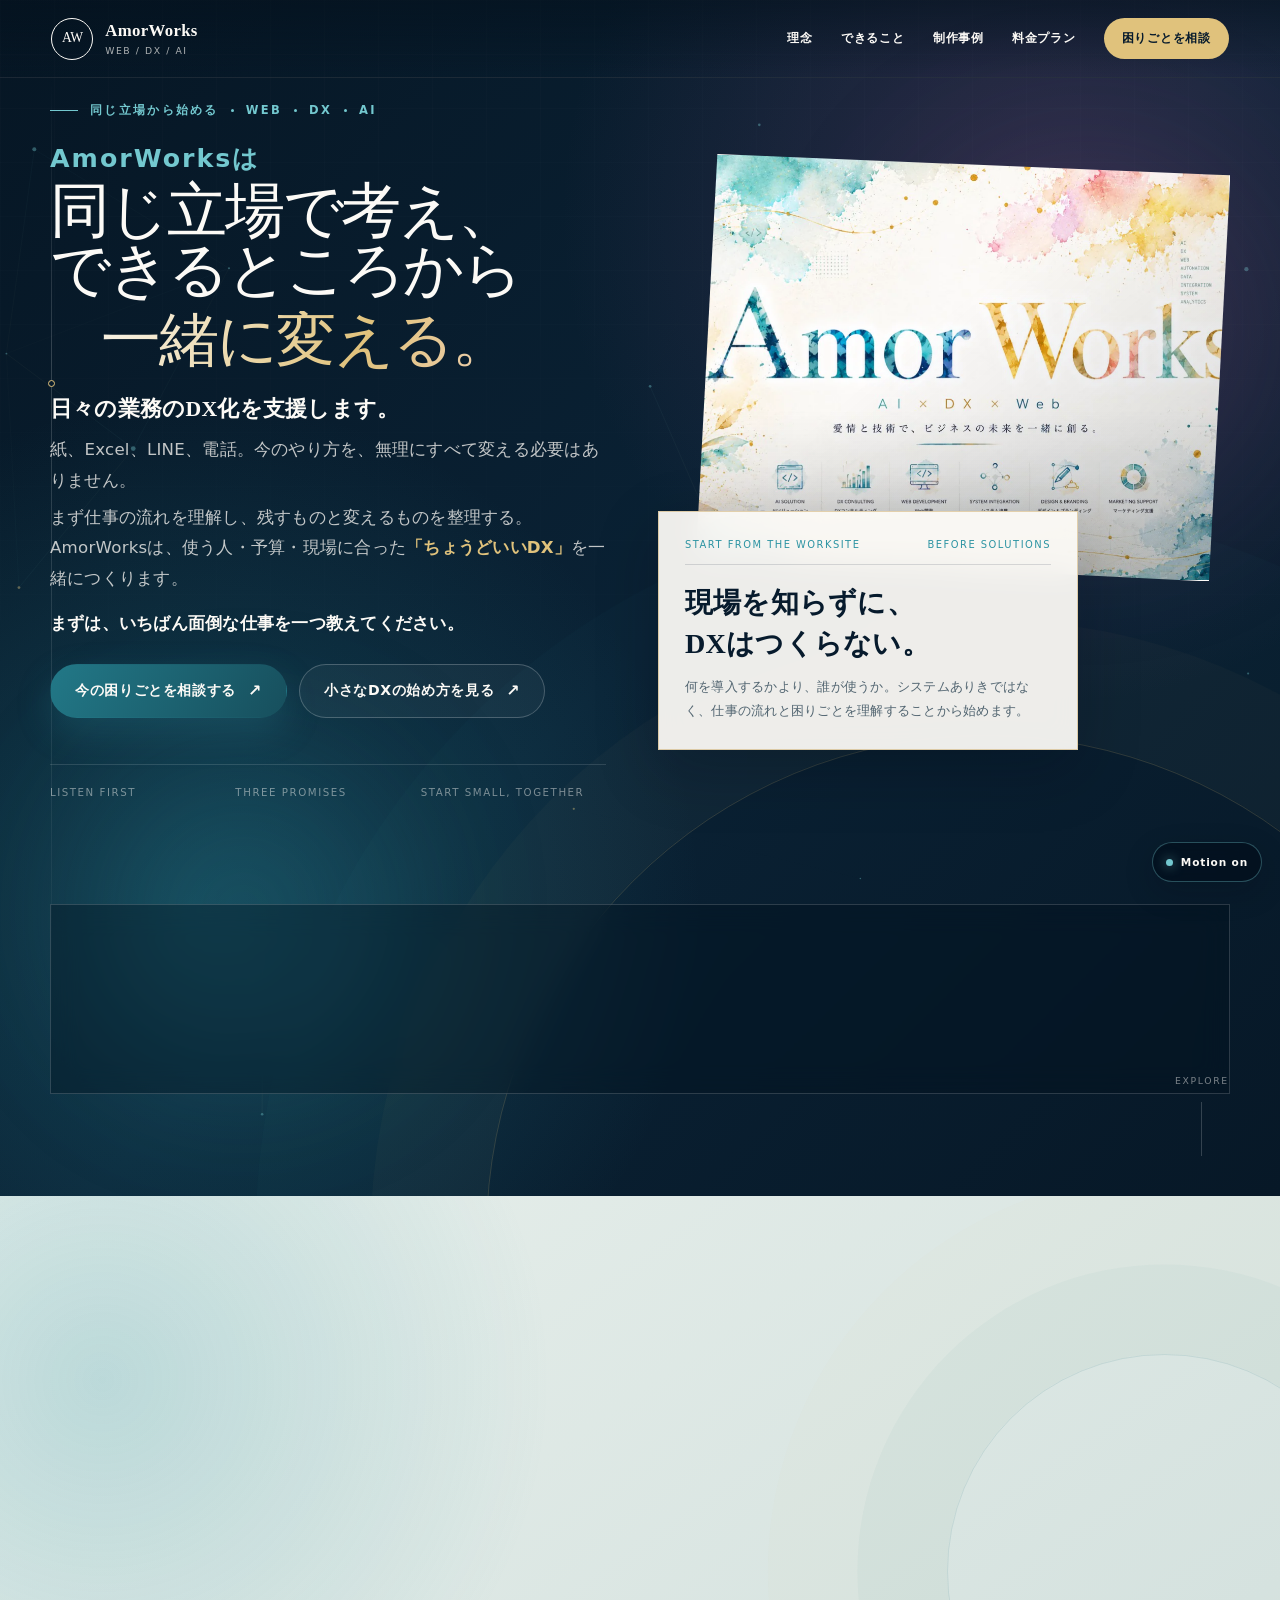
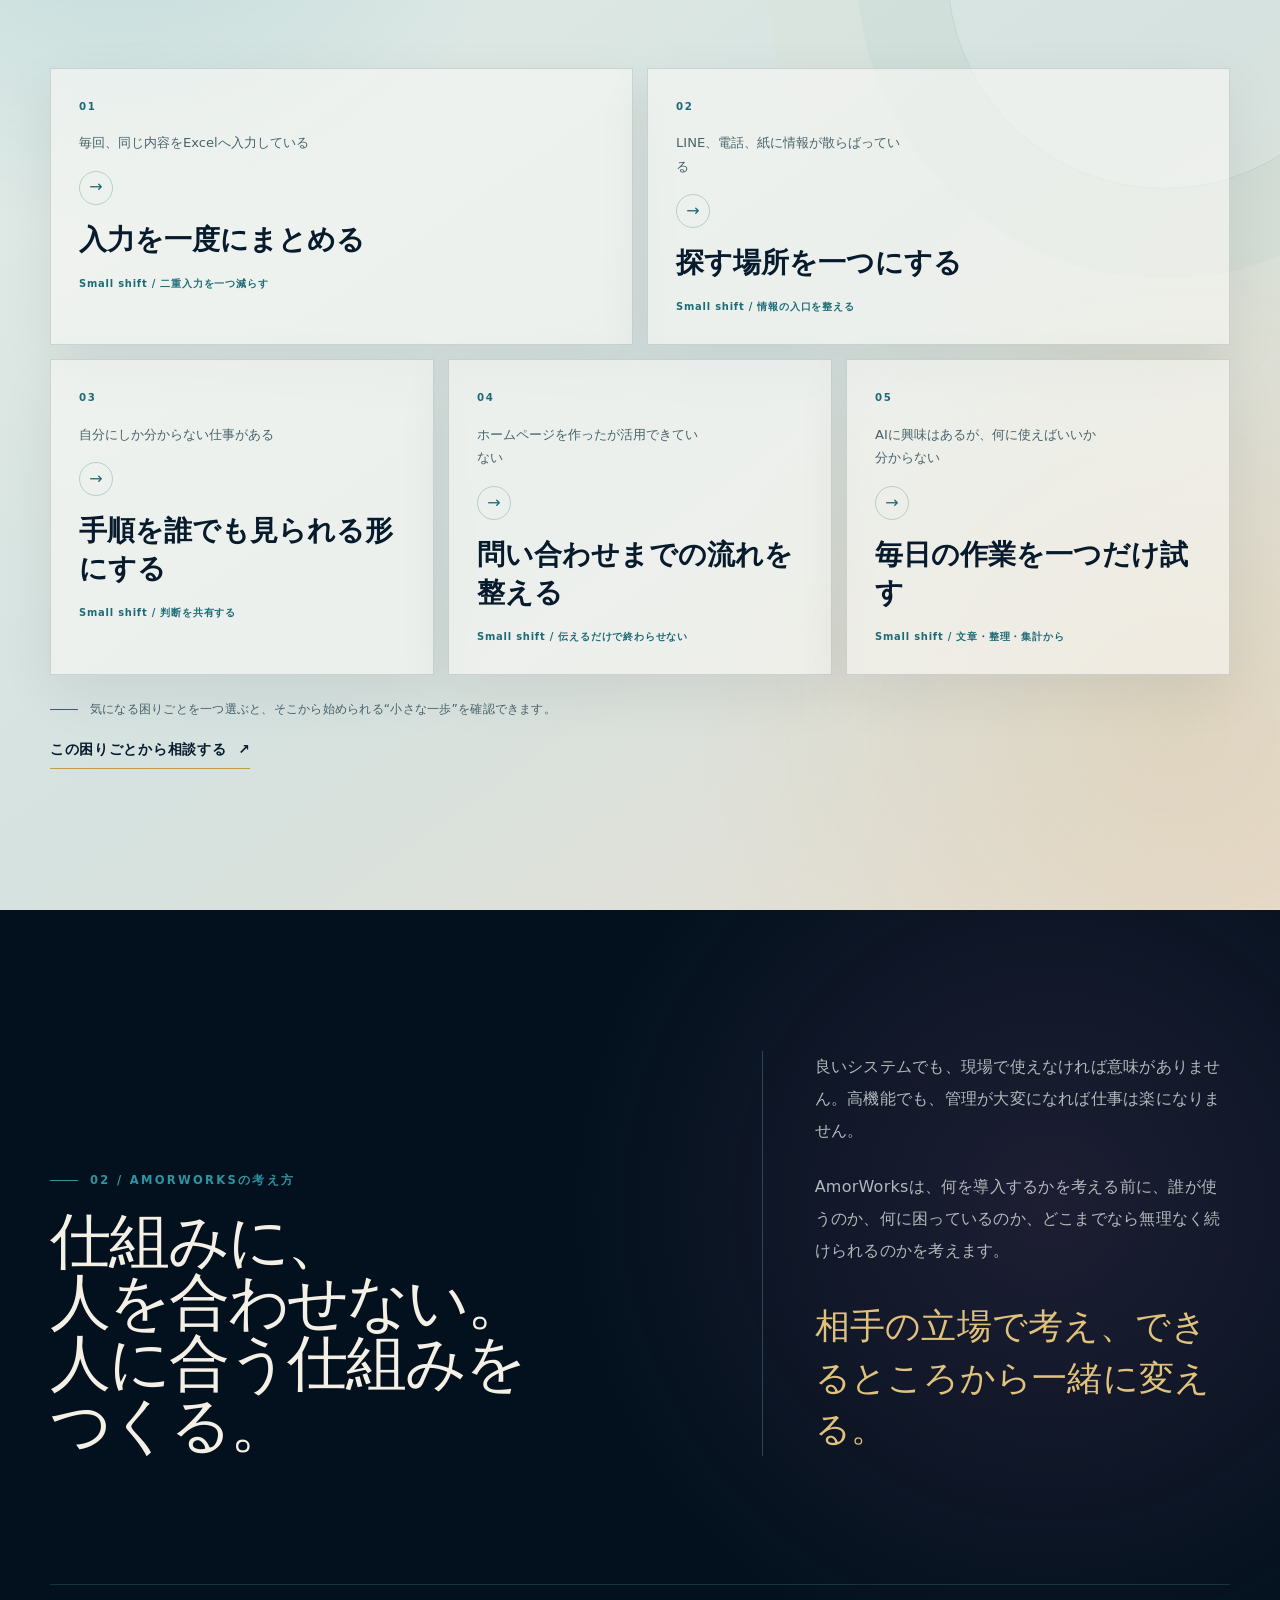
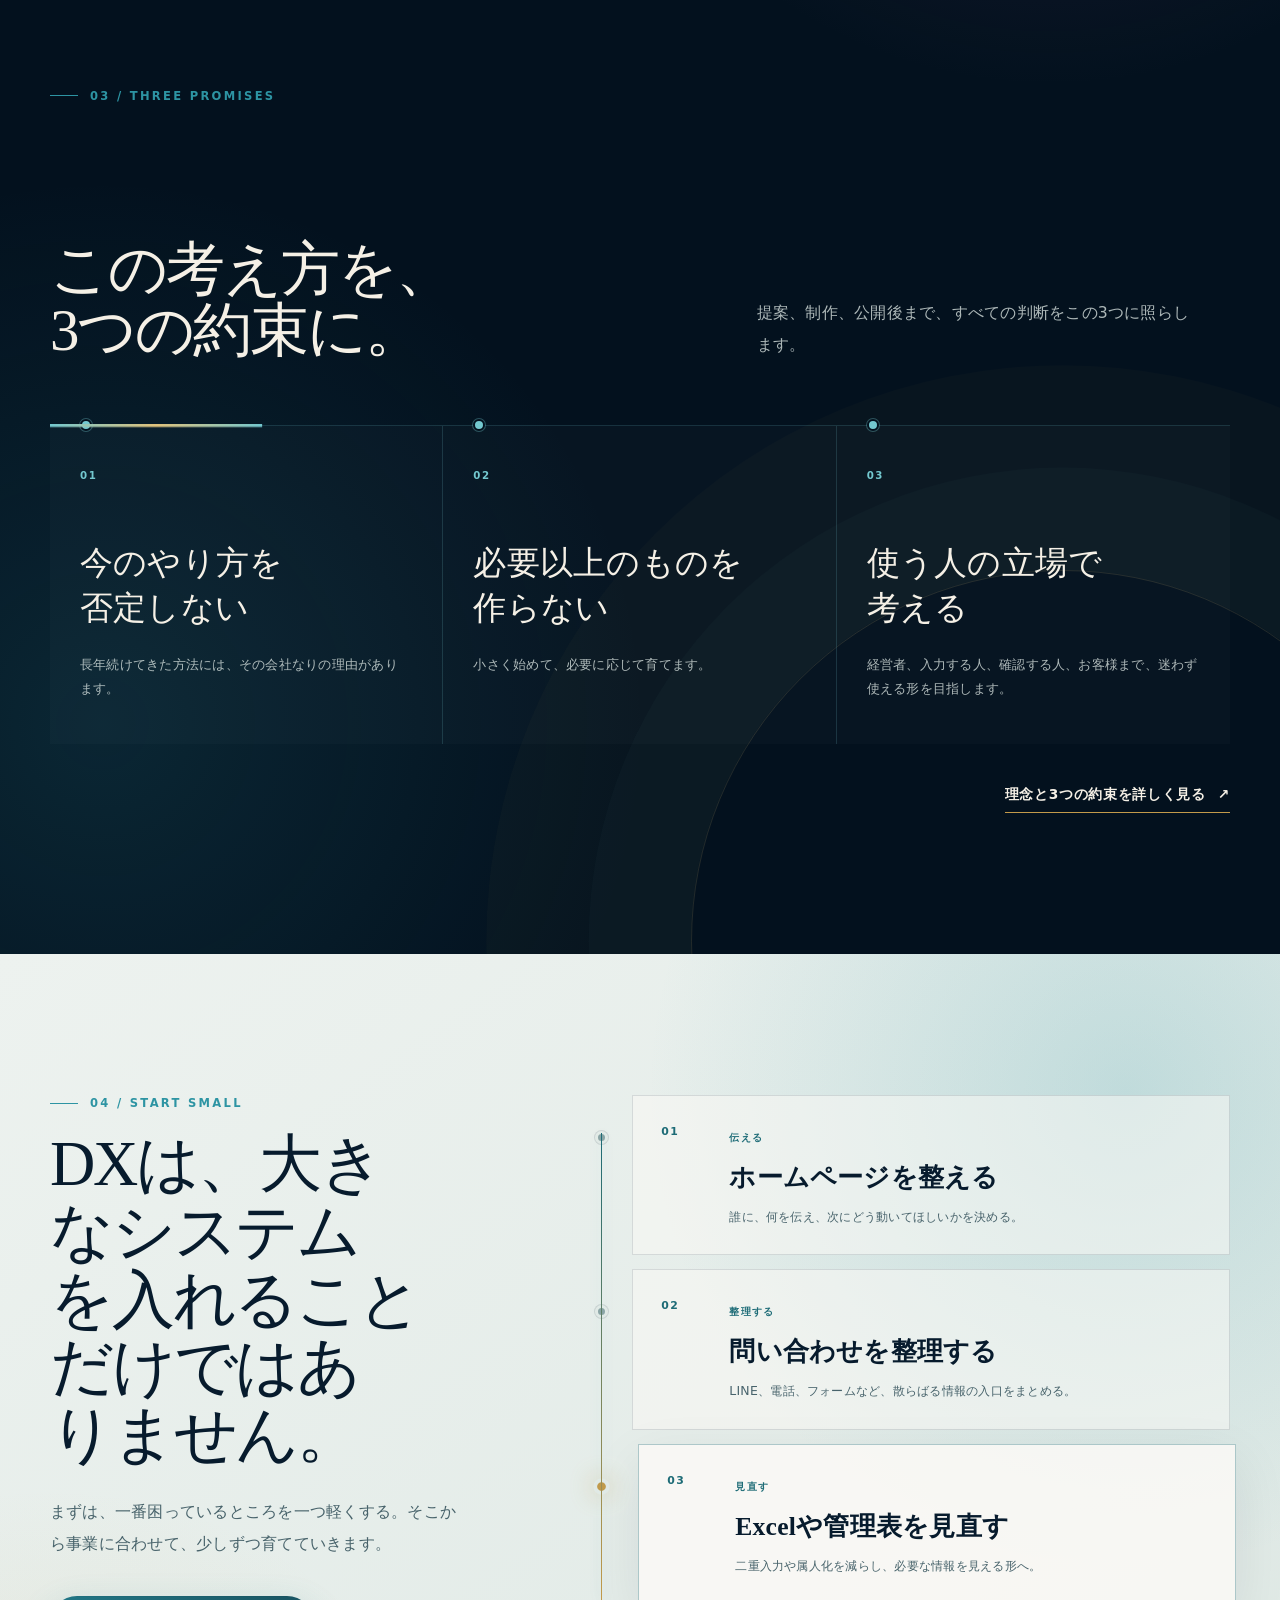
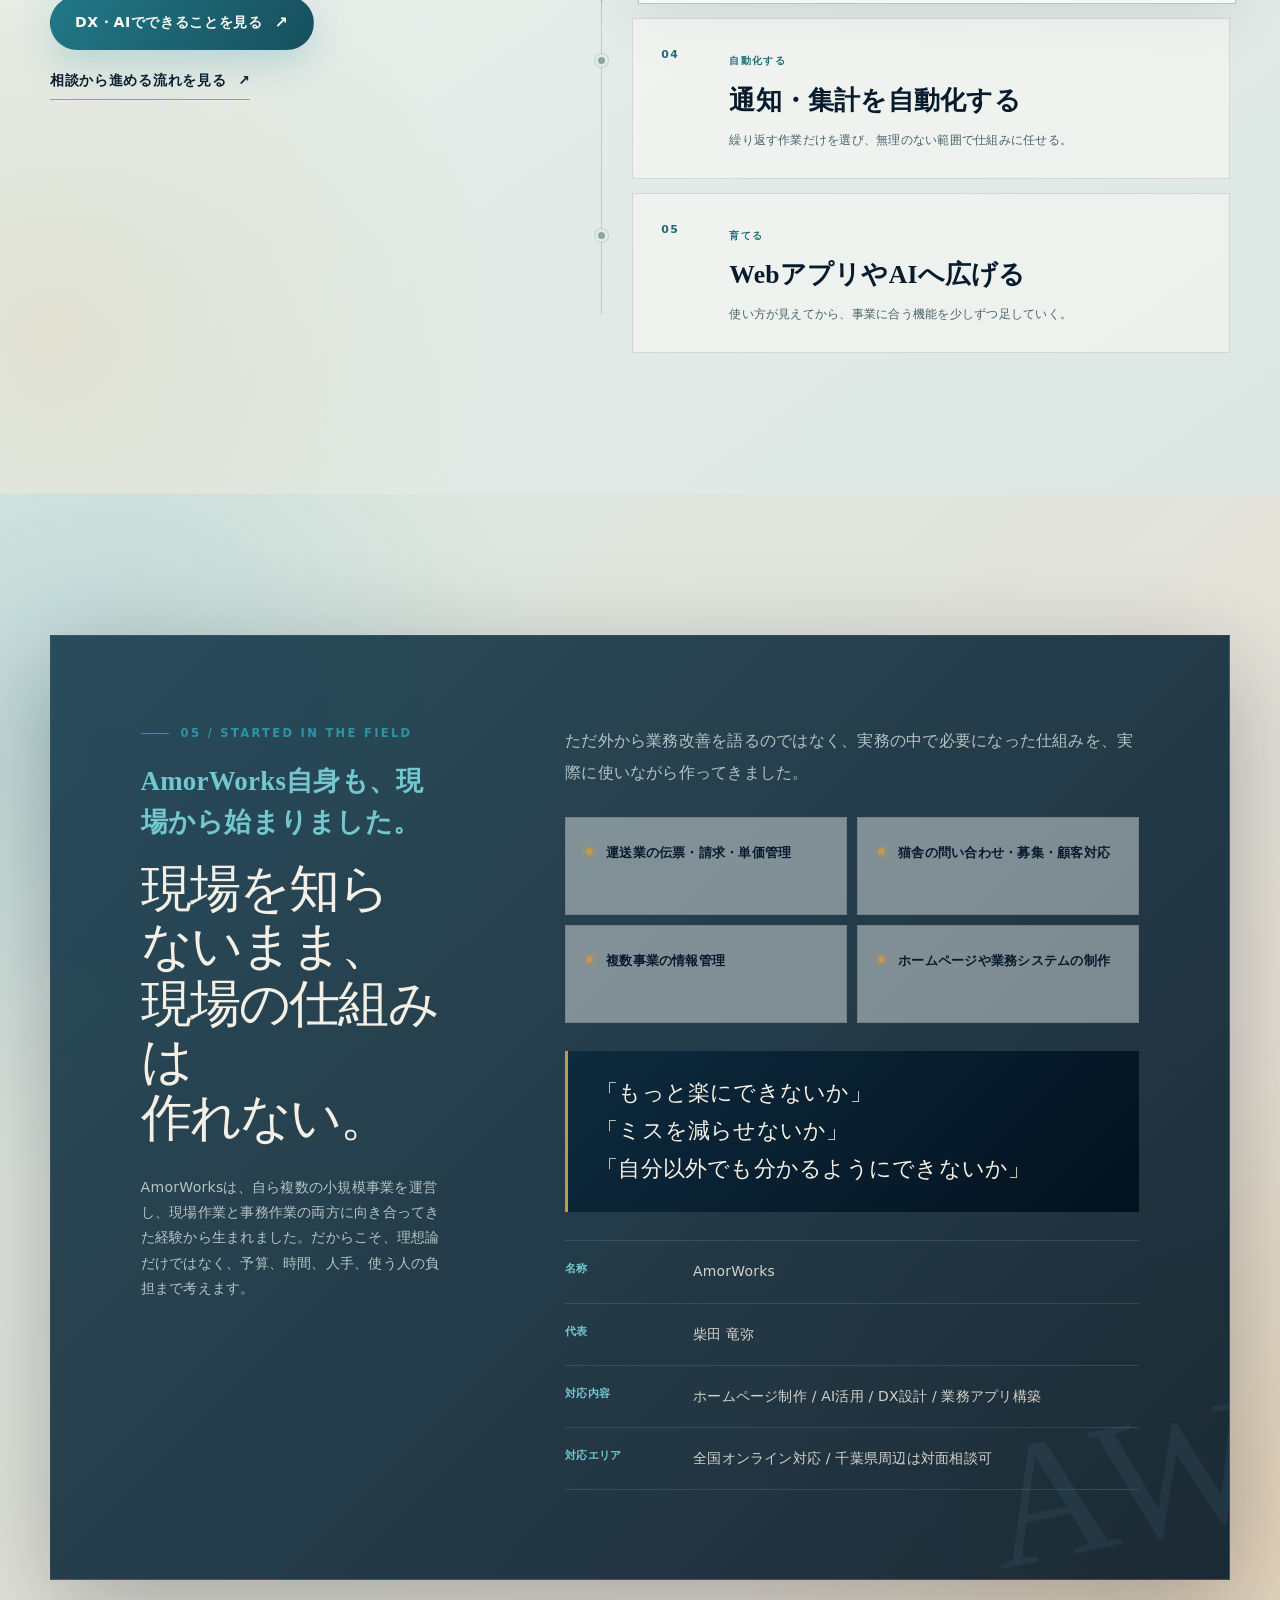
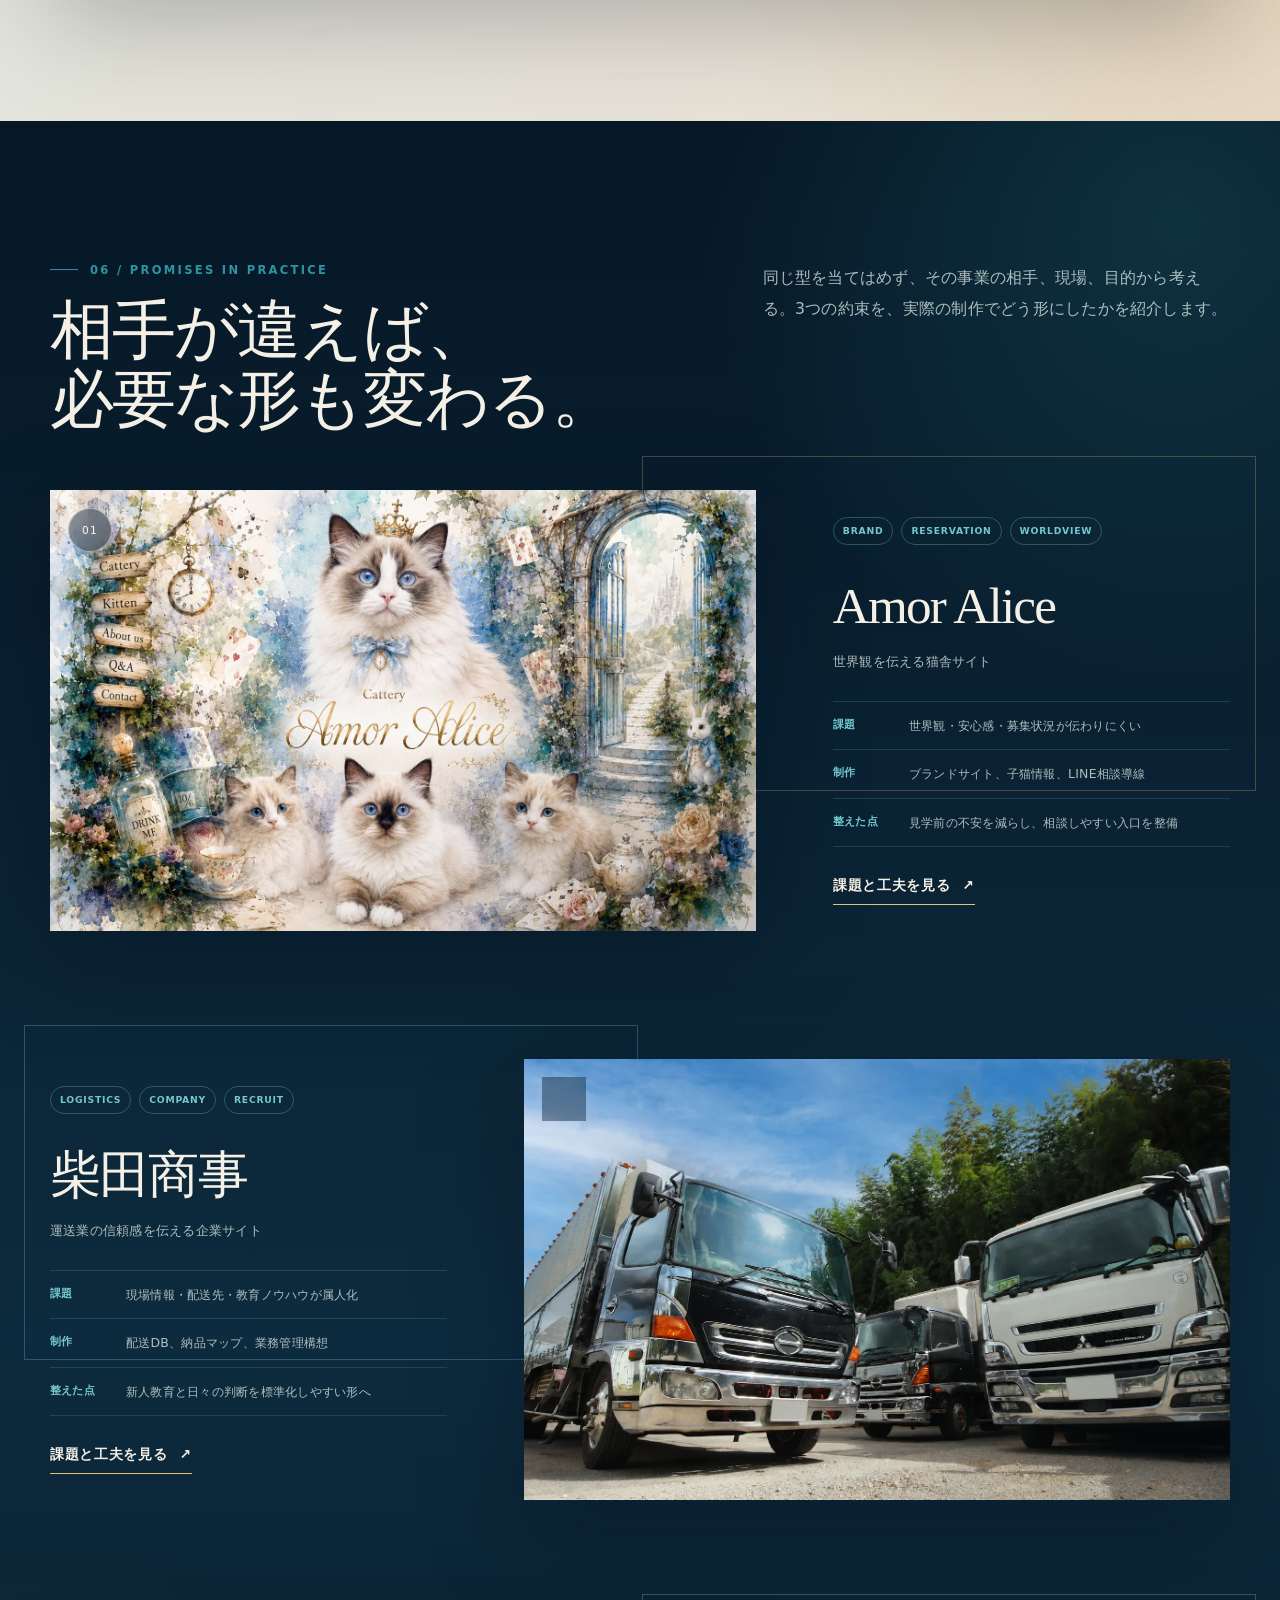
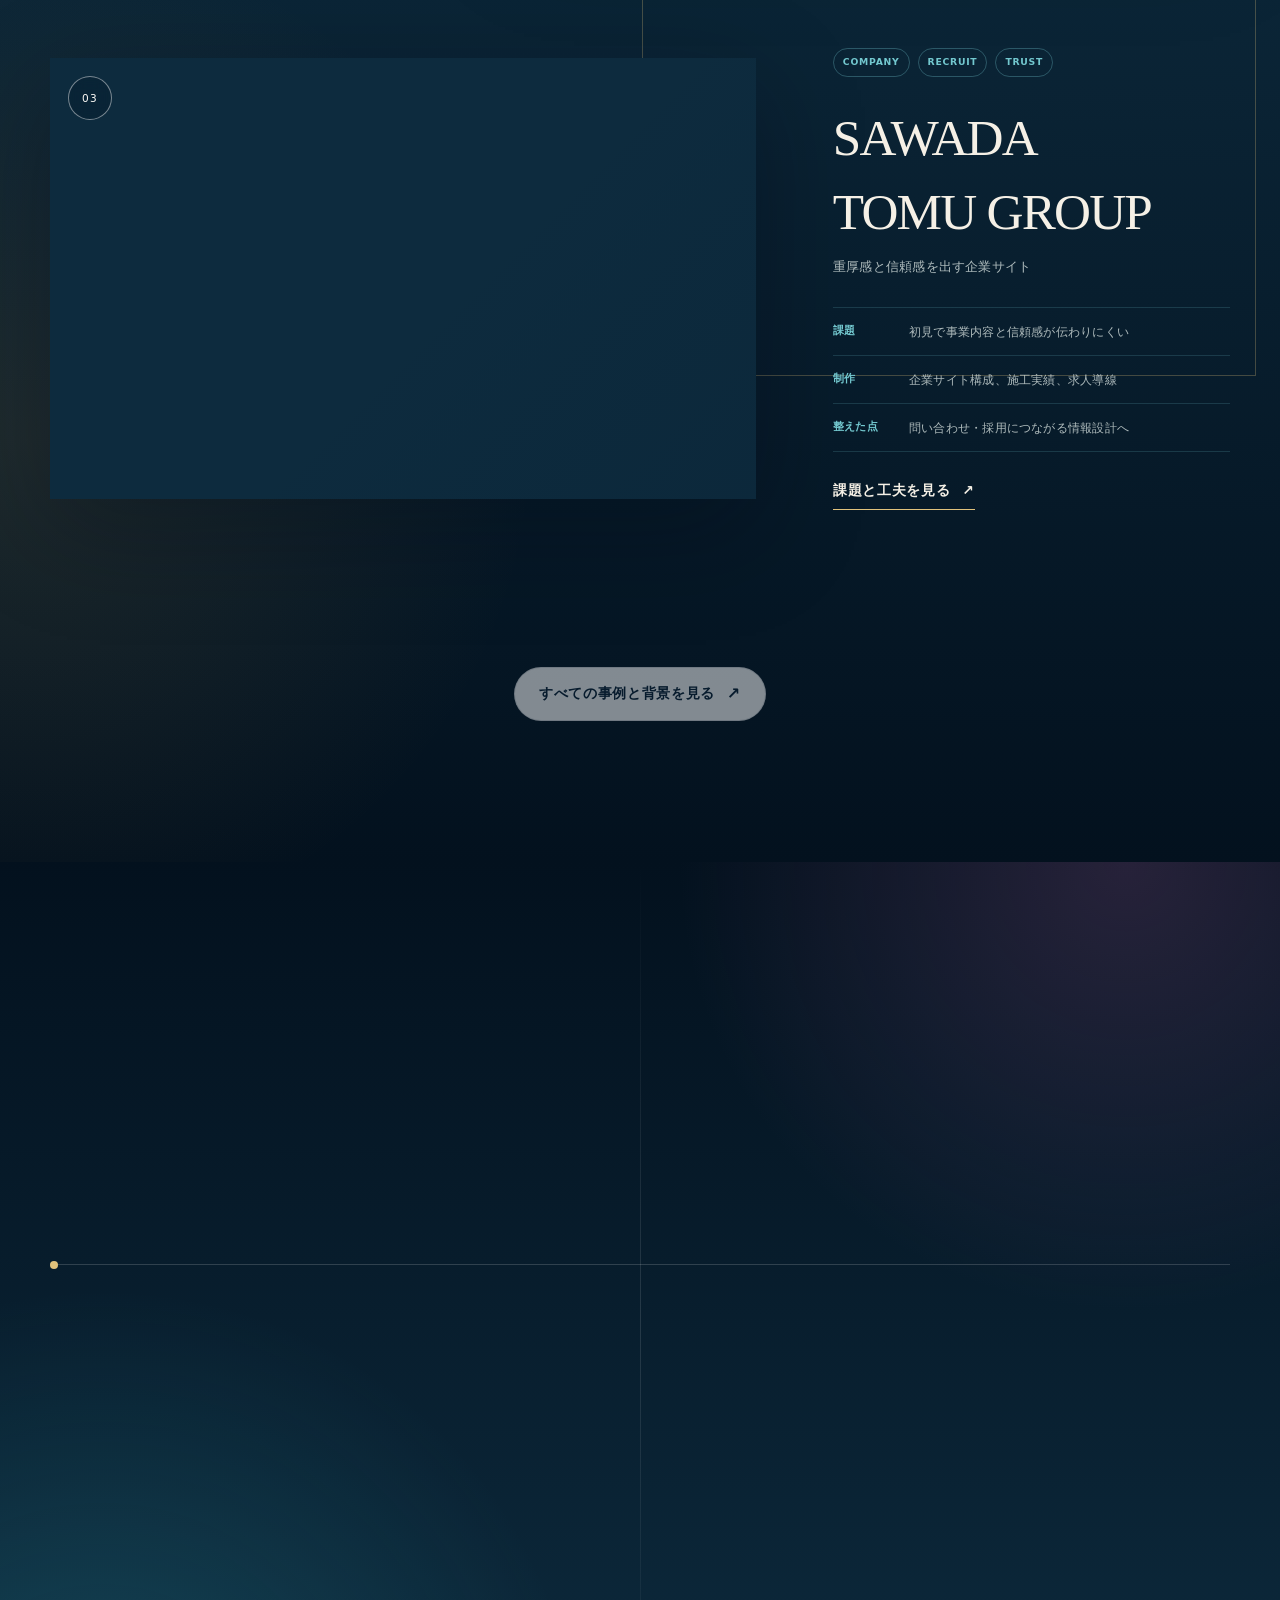
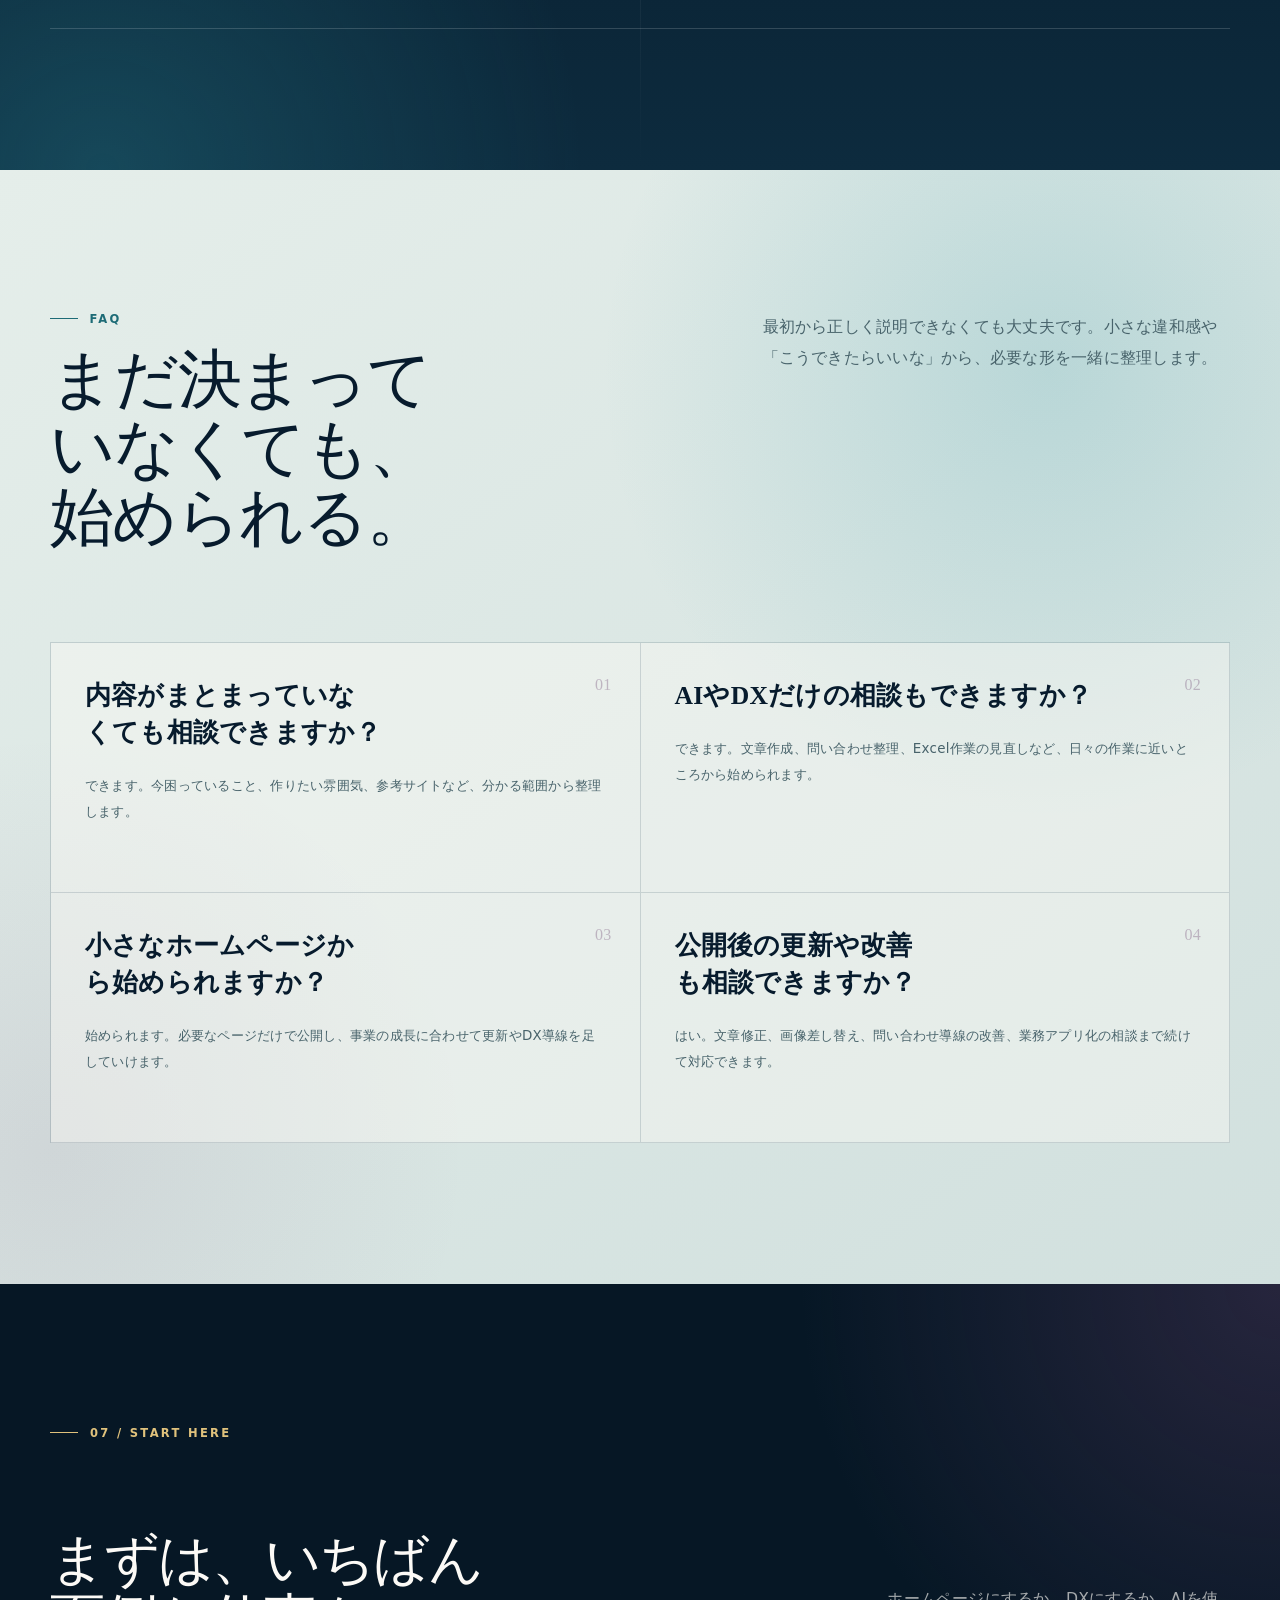
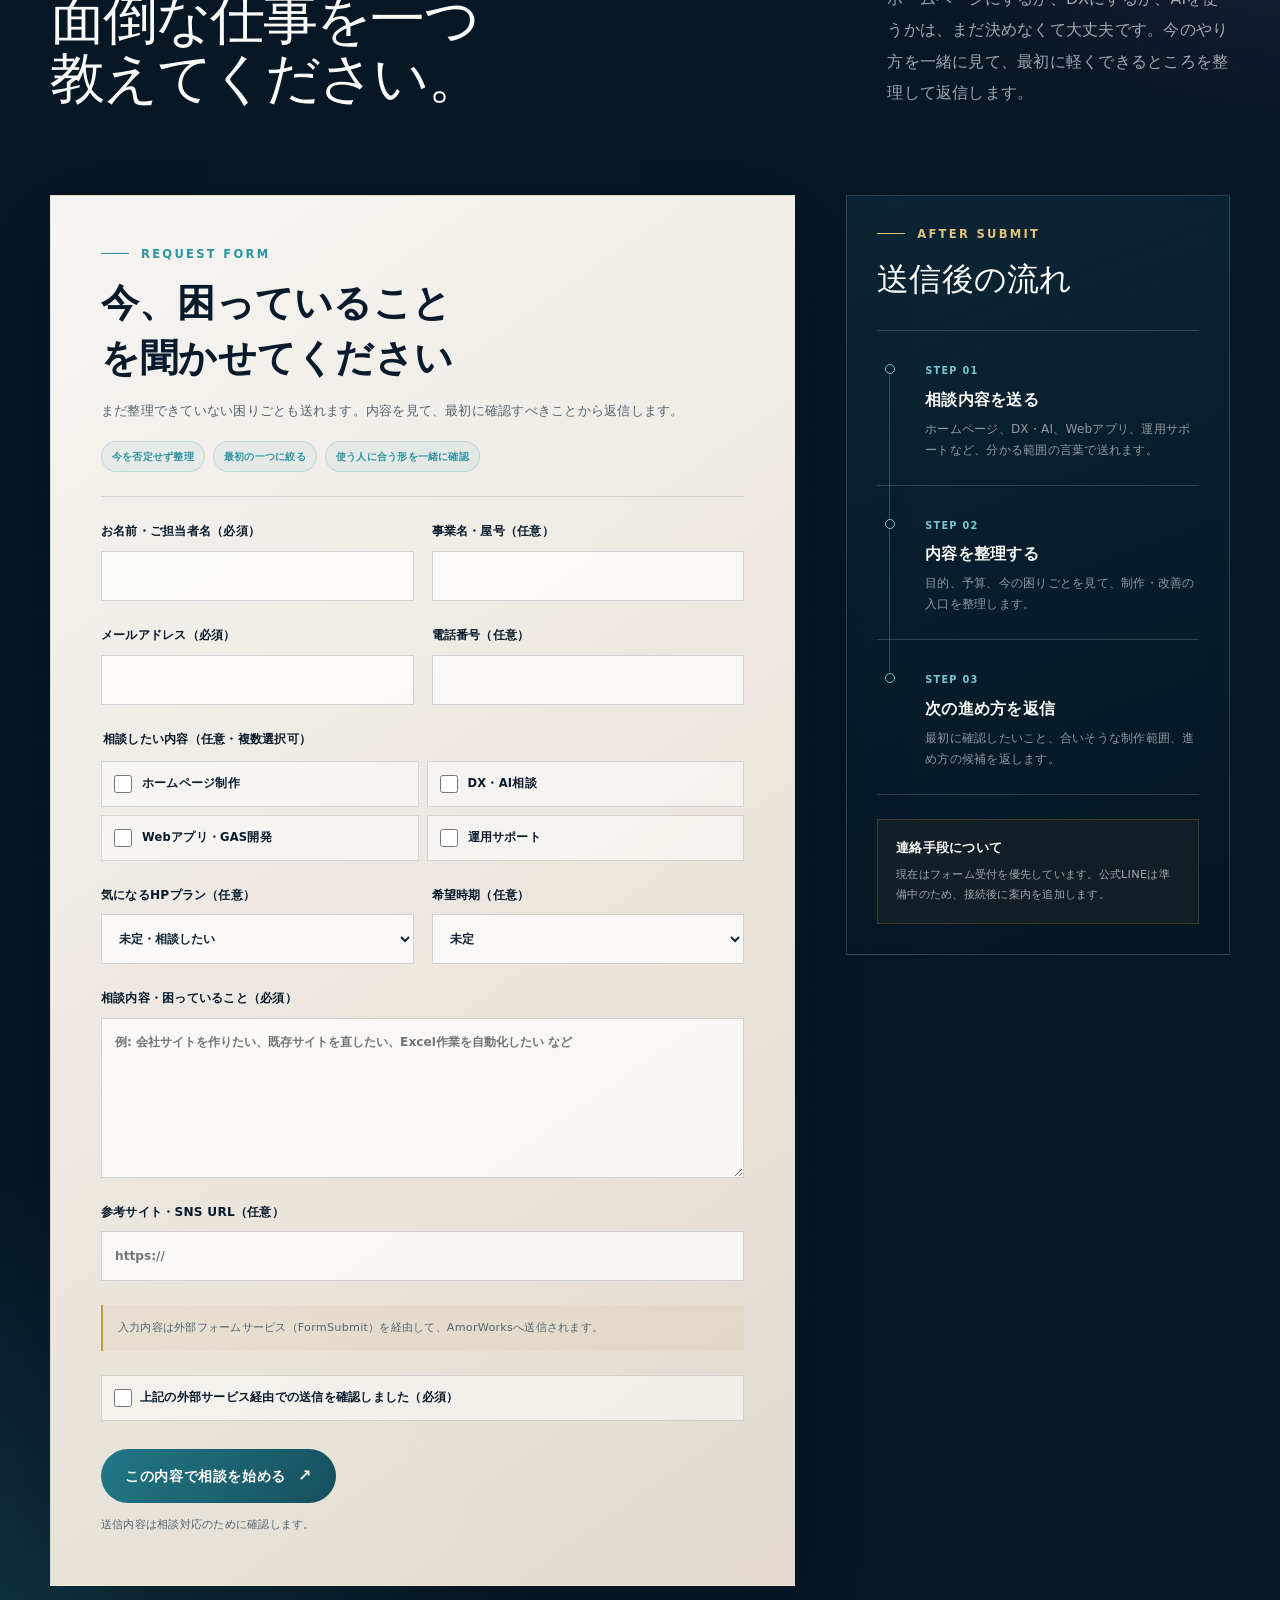
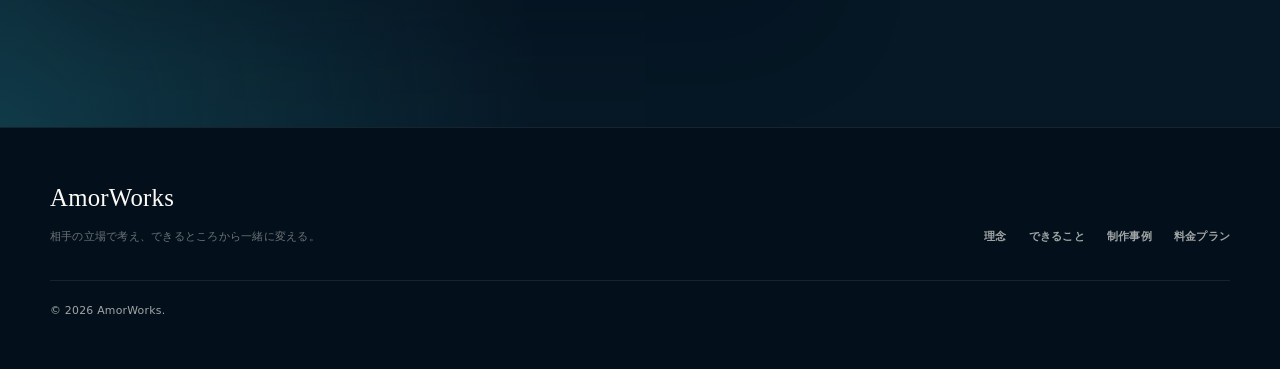
==== commit 74074948: "Add blue AmorWorks favicon set" ====
--- a/index.html
+++ b/index.html
@@ -19,7 +19,11 @@
     <meta property="og:image" content="https://amorworks.amoralice.com/assets/sc-hero-day.webp">
     <meta name="twitter:card" content="summary_large_image">
     <link rel="canonical" href="https://amorworks.amoralice.com/">
-    <link rel="icon" href="assets/amorworks-logo.jpg">
+    <link rel="icon" href="favicon.ico" sizes="any">
+    <link rel="icon" href="favicon.svg" type="image/svg+xml">
+    <link rel="icon" href="favicon-32x32.png" type="image/png" sizes="32x32">
+    <link rel="apple-touch-icon" href="apple-touch-icon.png" sizes="180x180">
+    <link rel="manifest" href="site.webmanifest">
     <link rel="stylesheet" href="styles.css?v=20260809-release-1">
   </head>
   <body class="home-page">
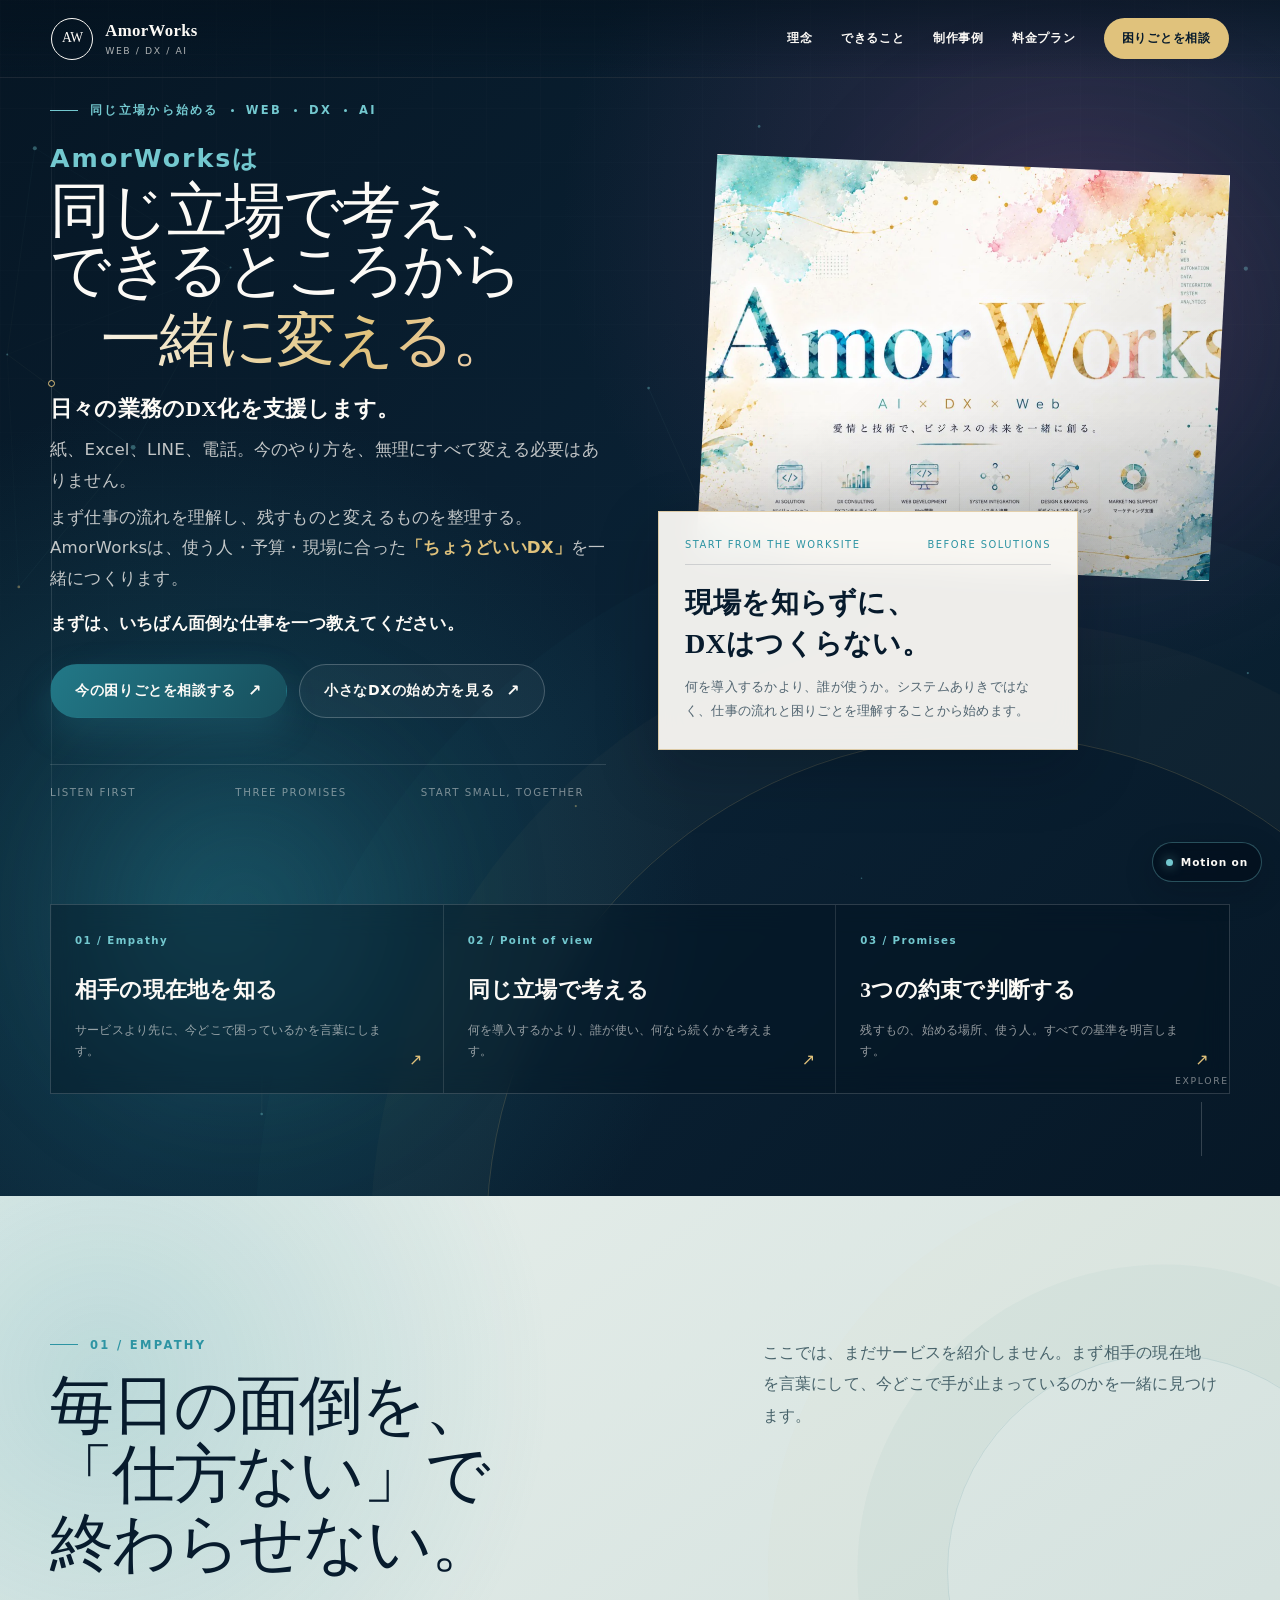
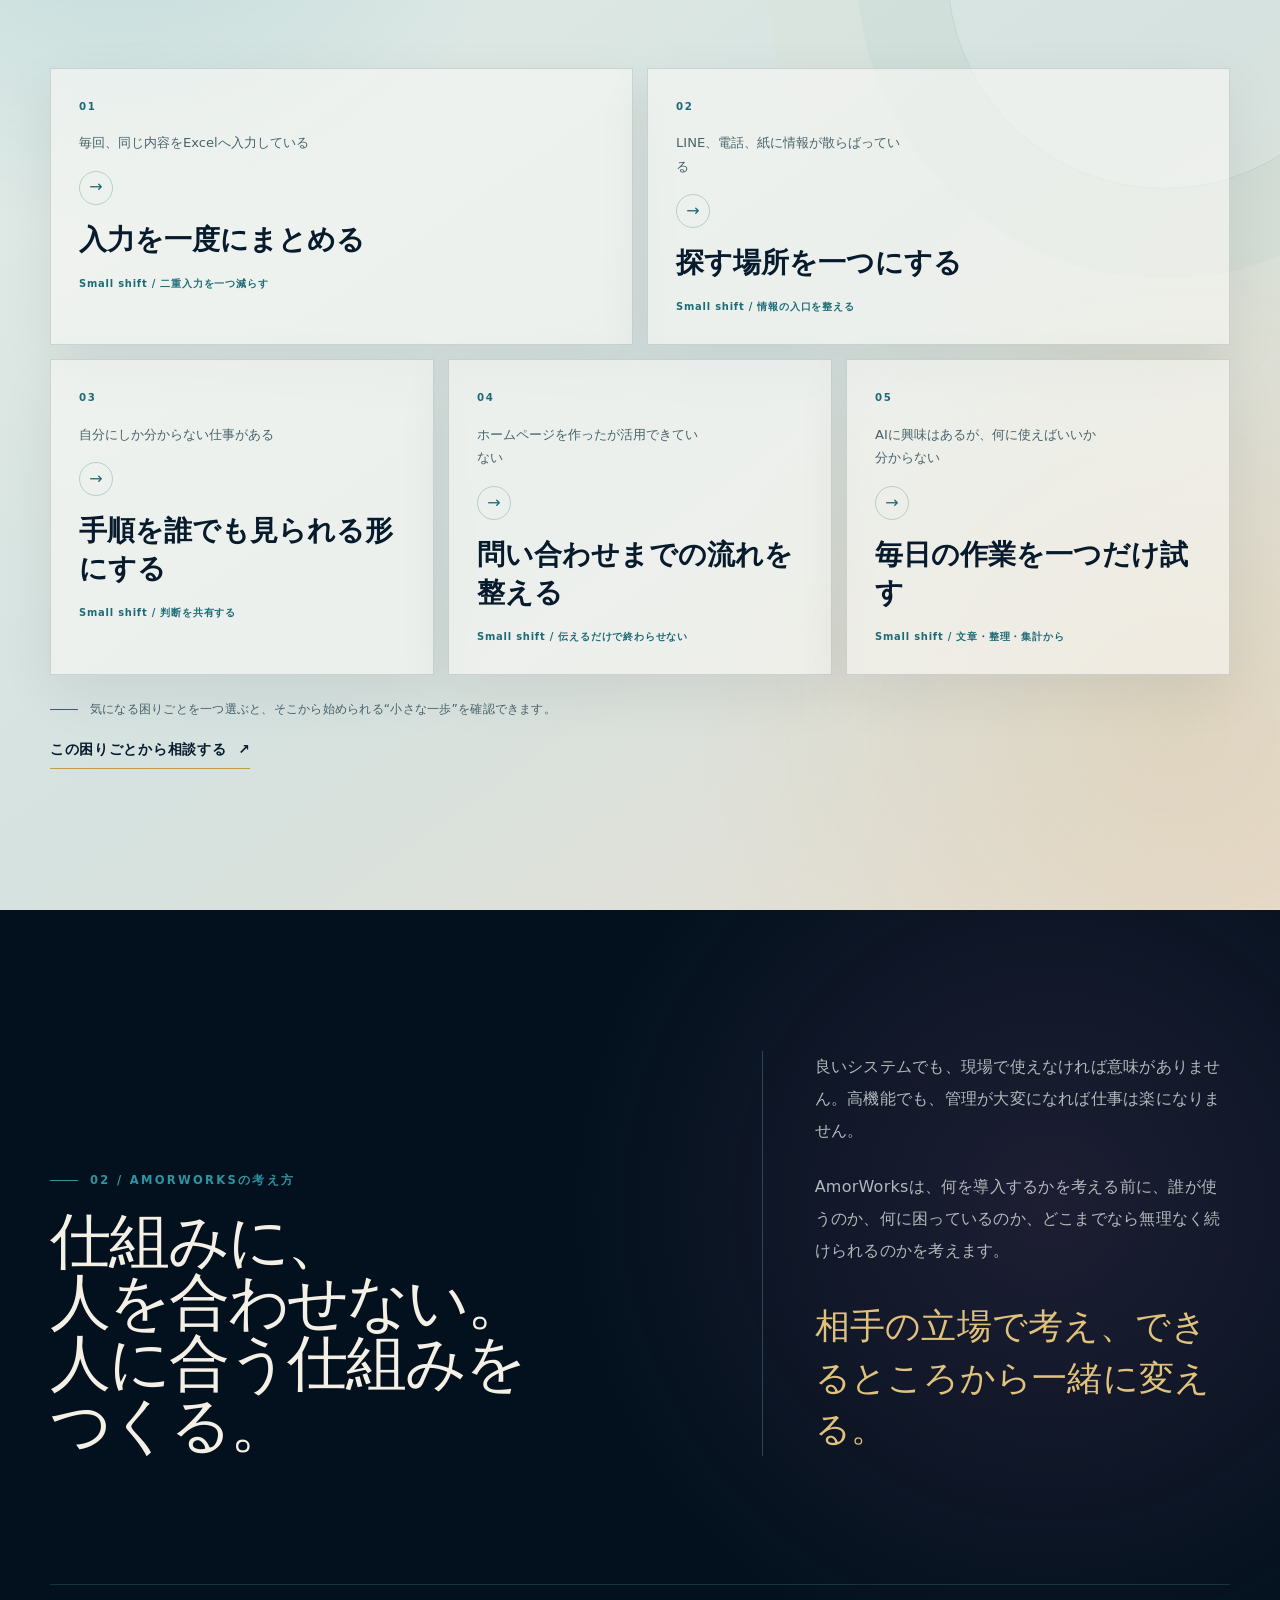
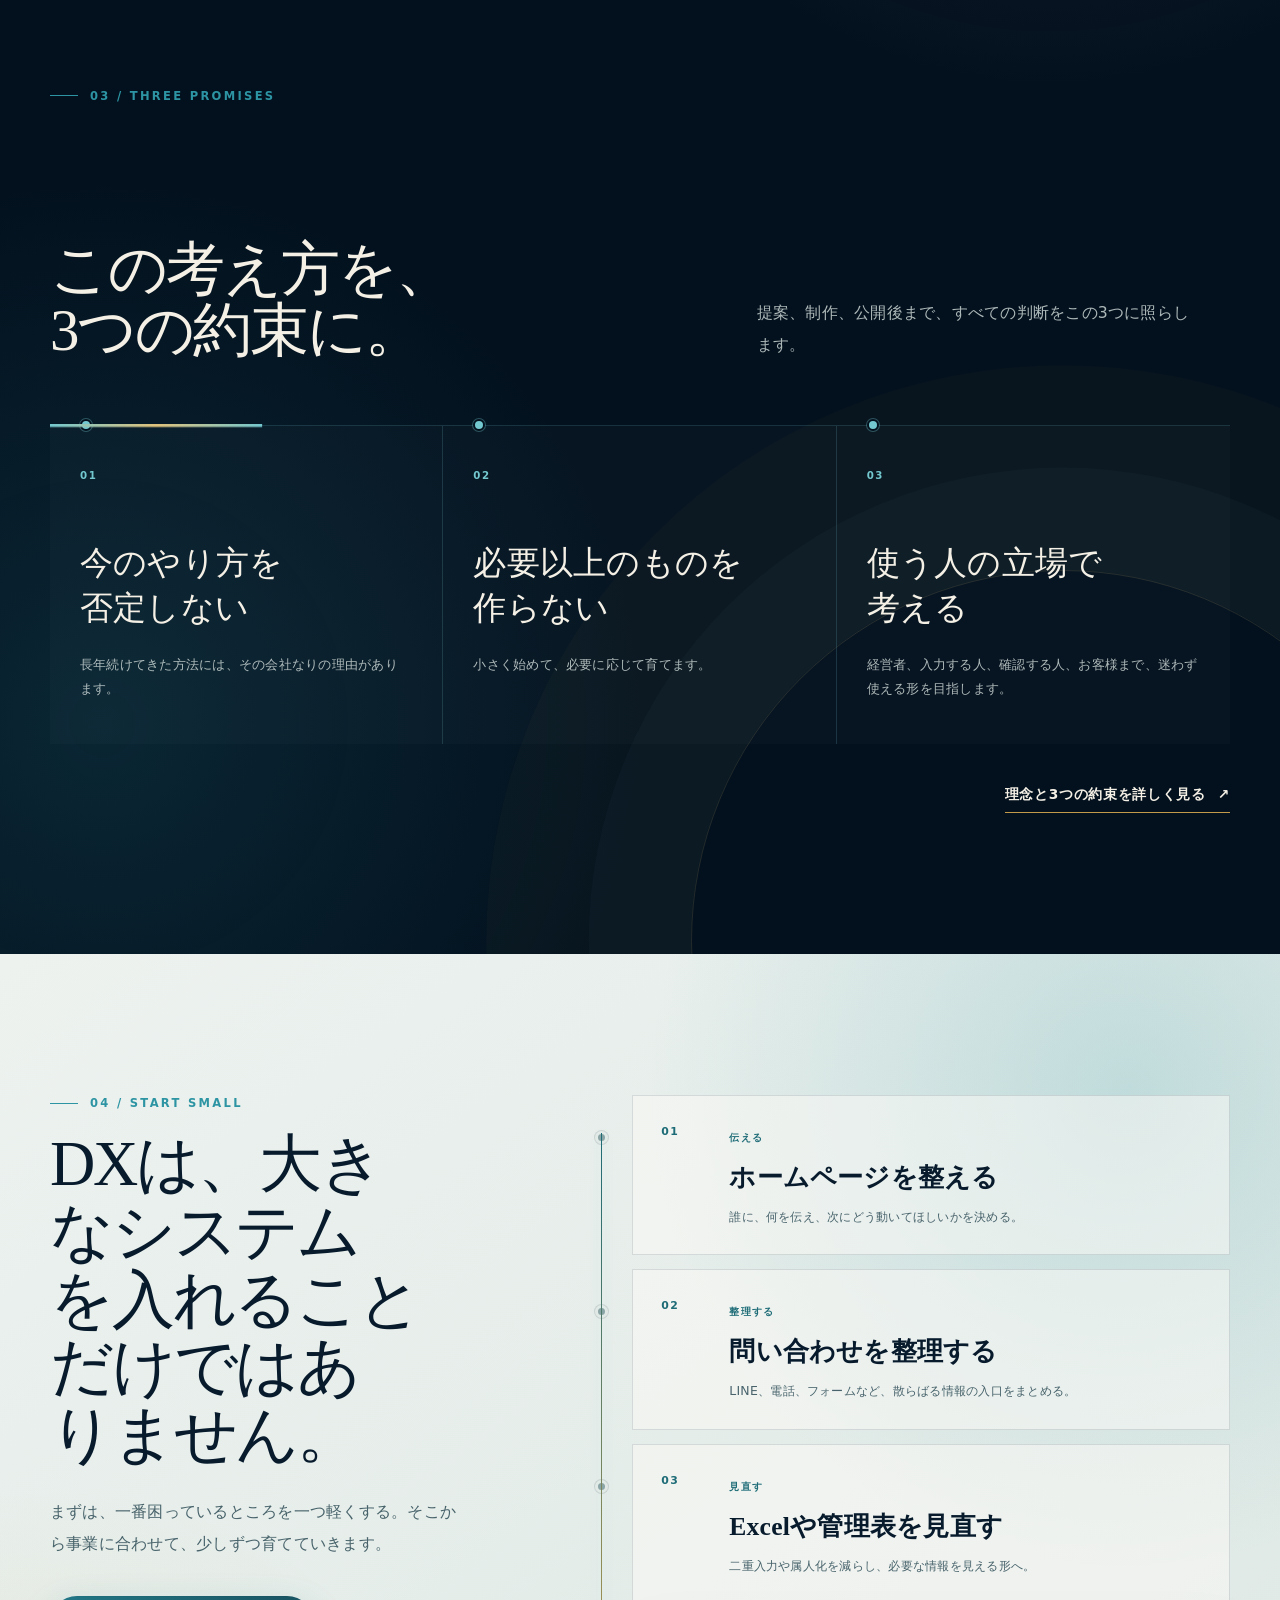
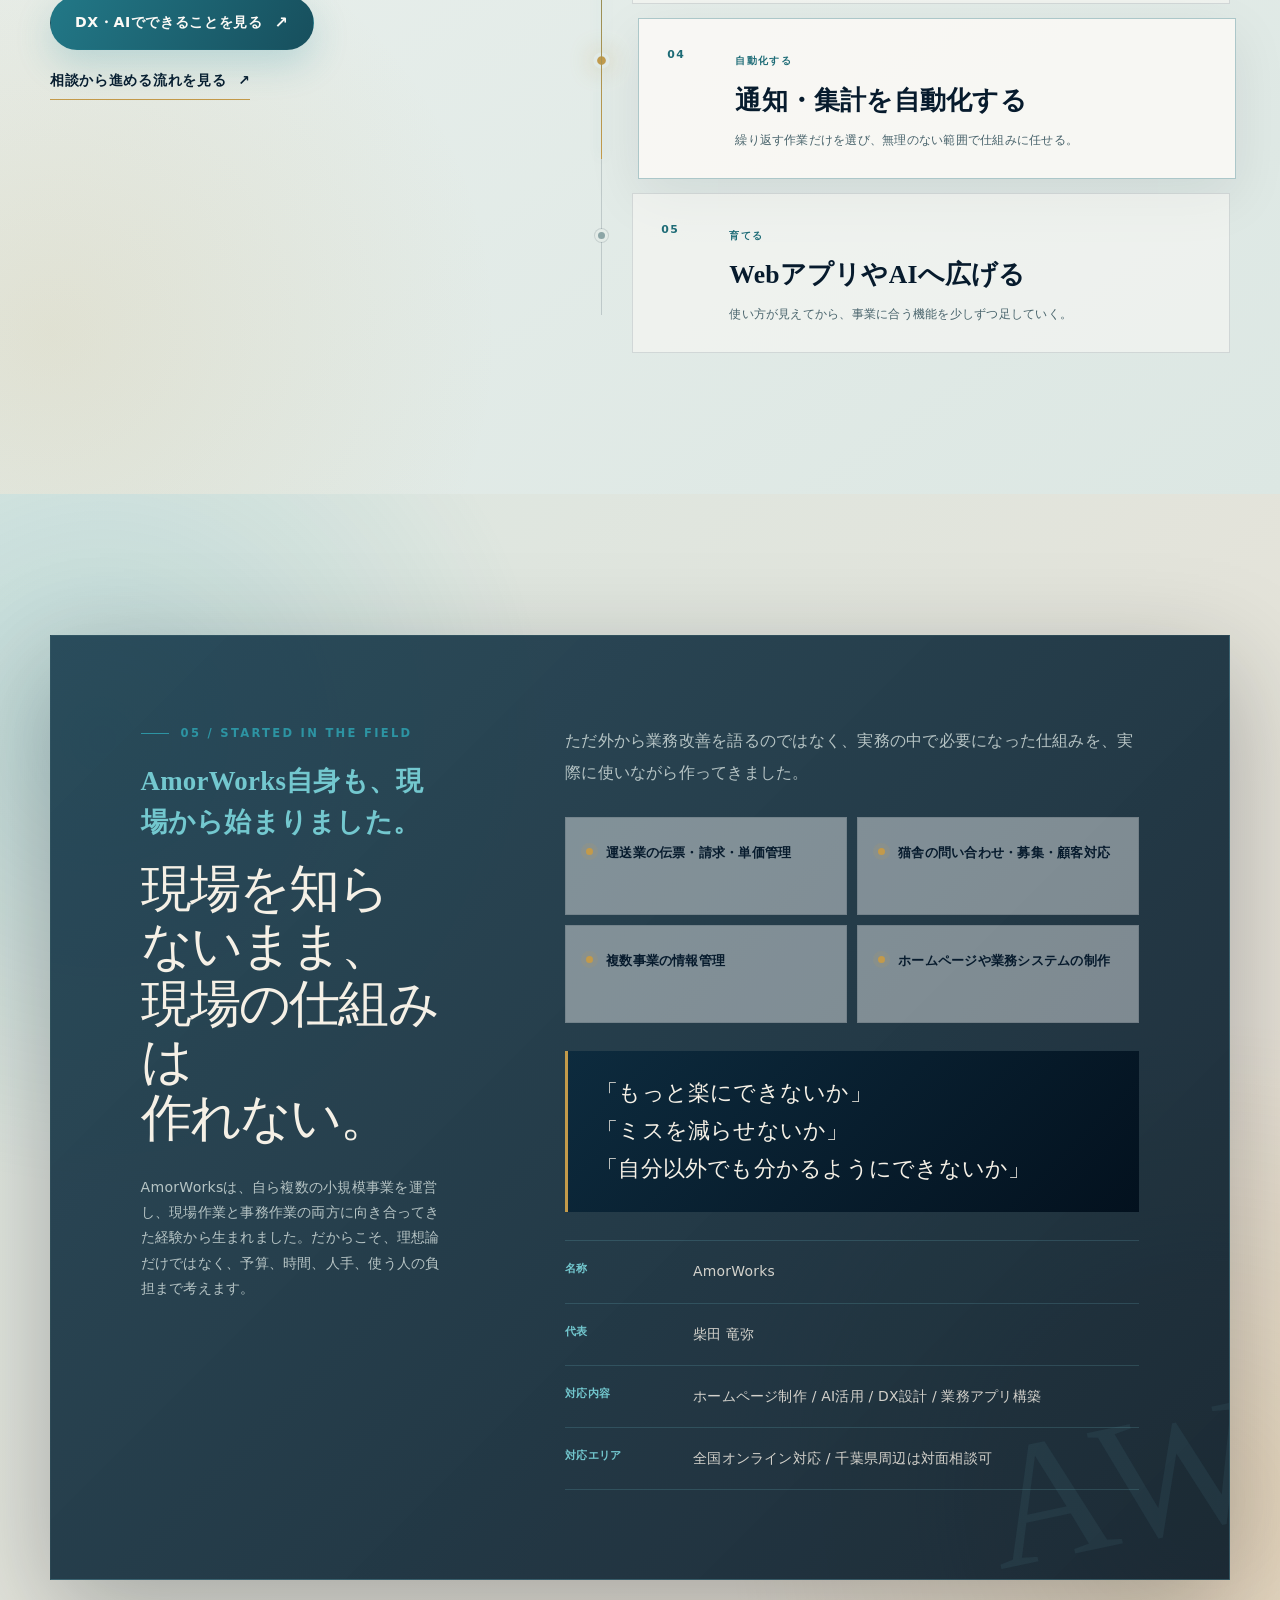
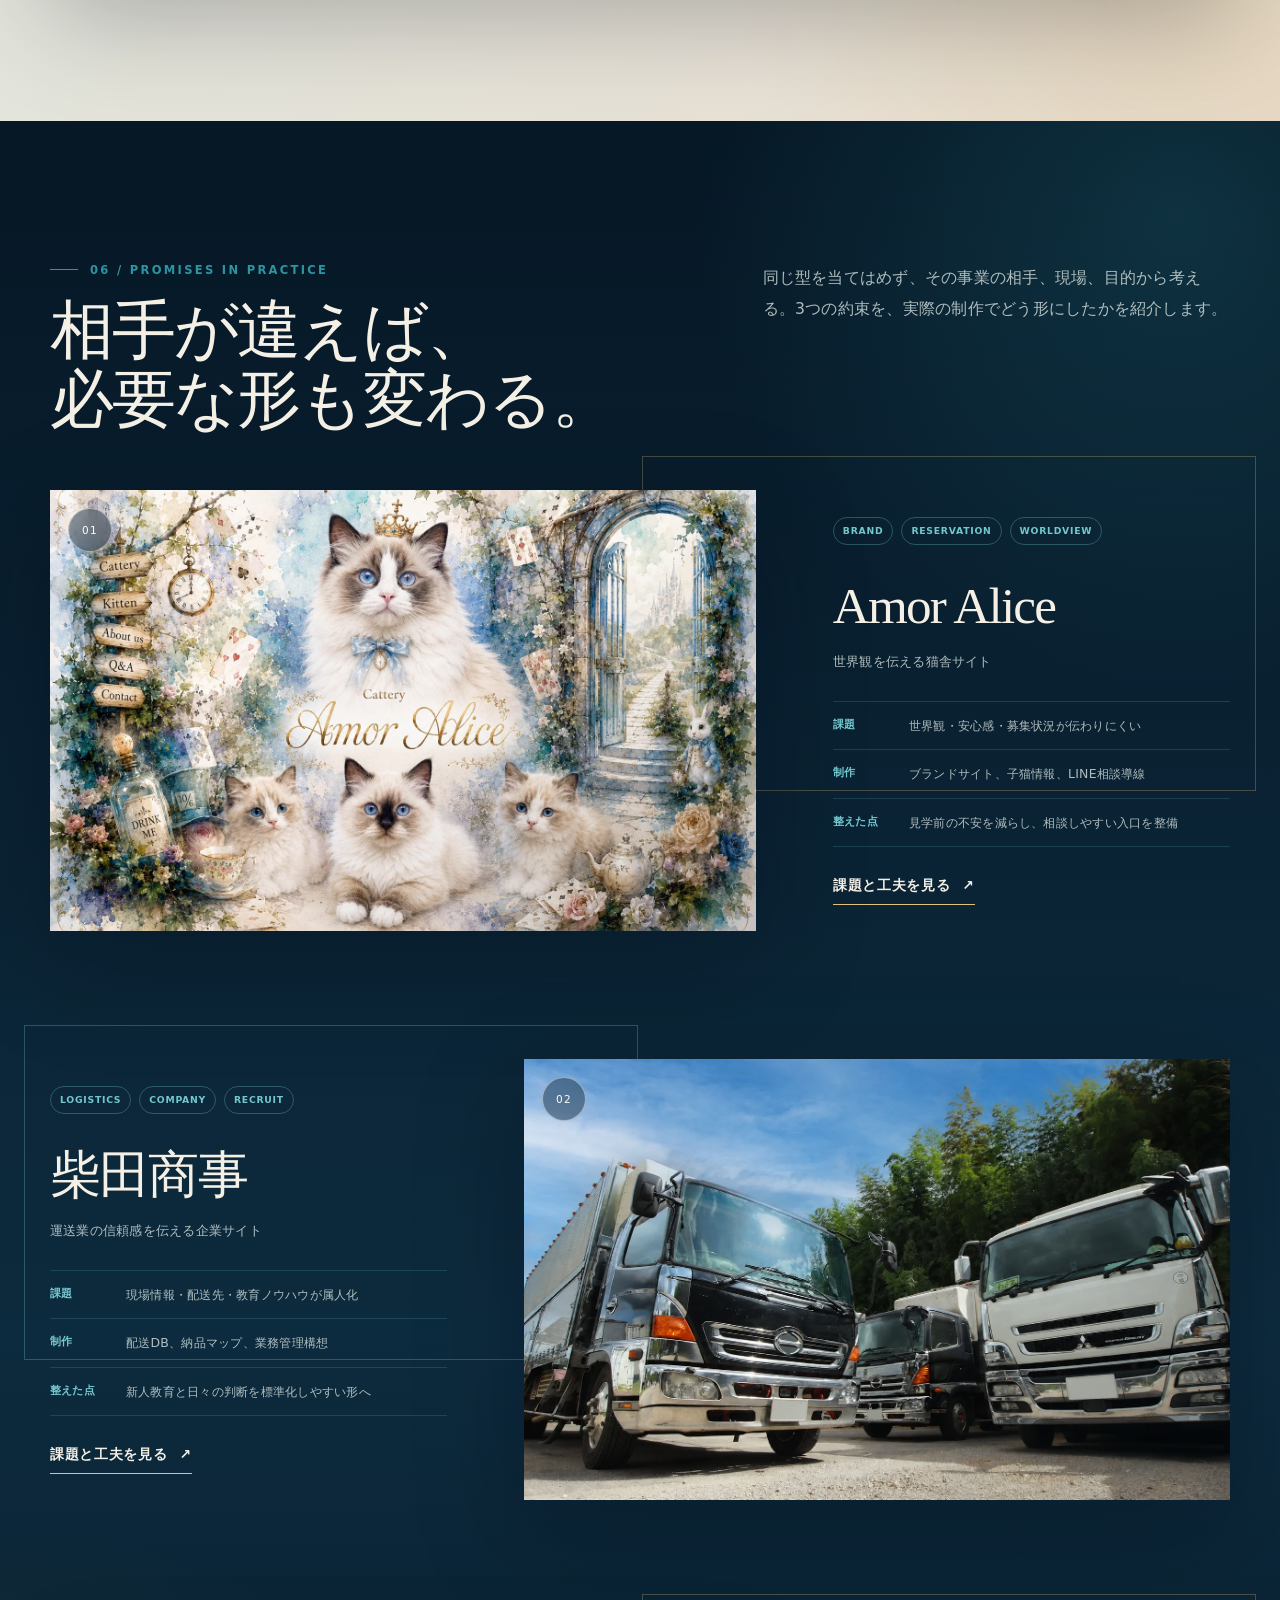
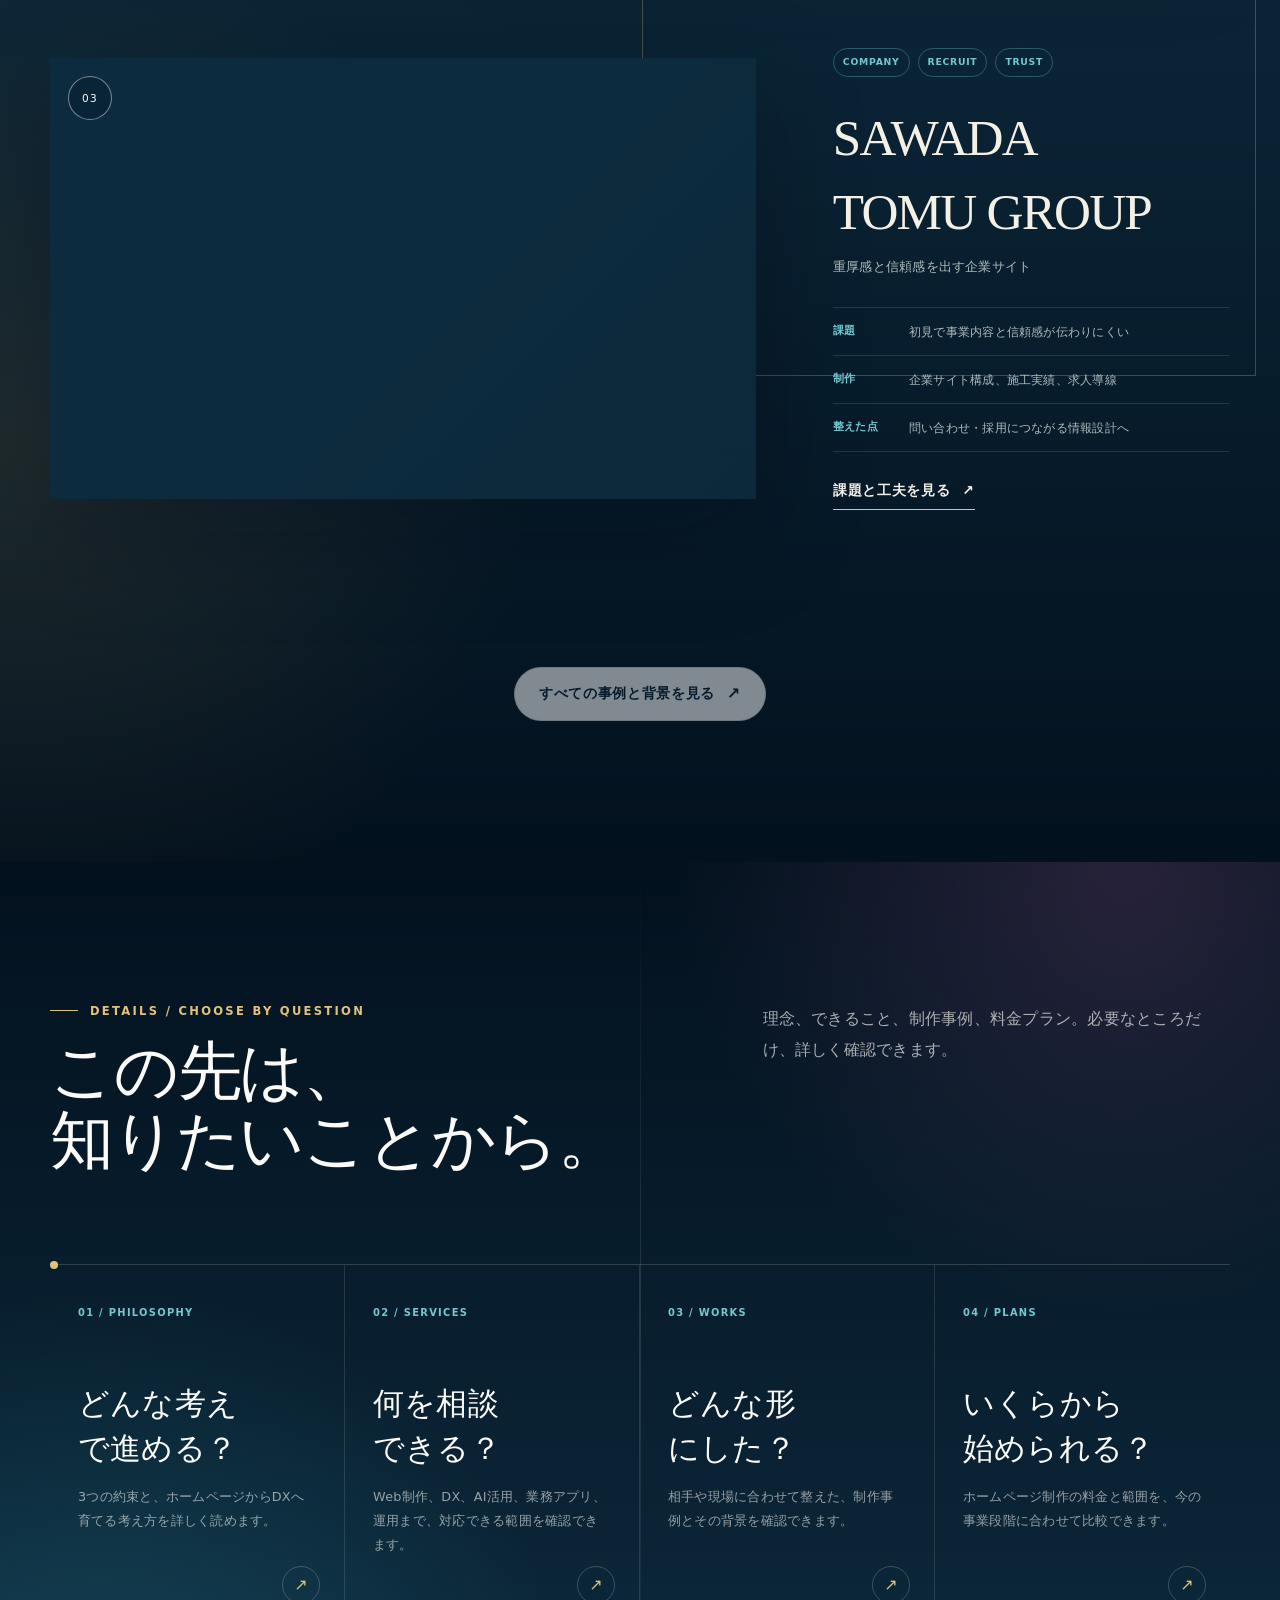
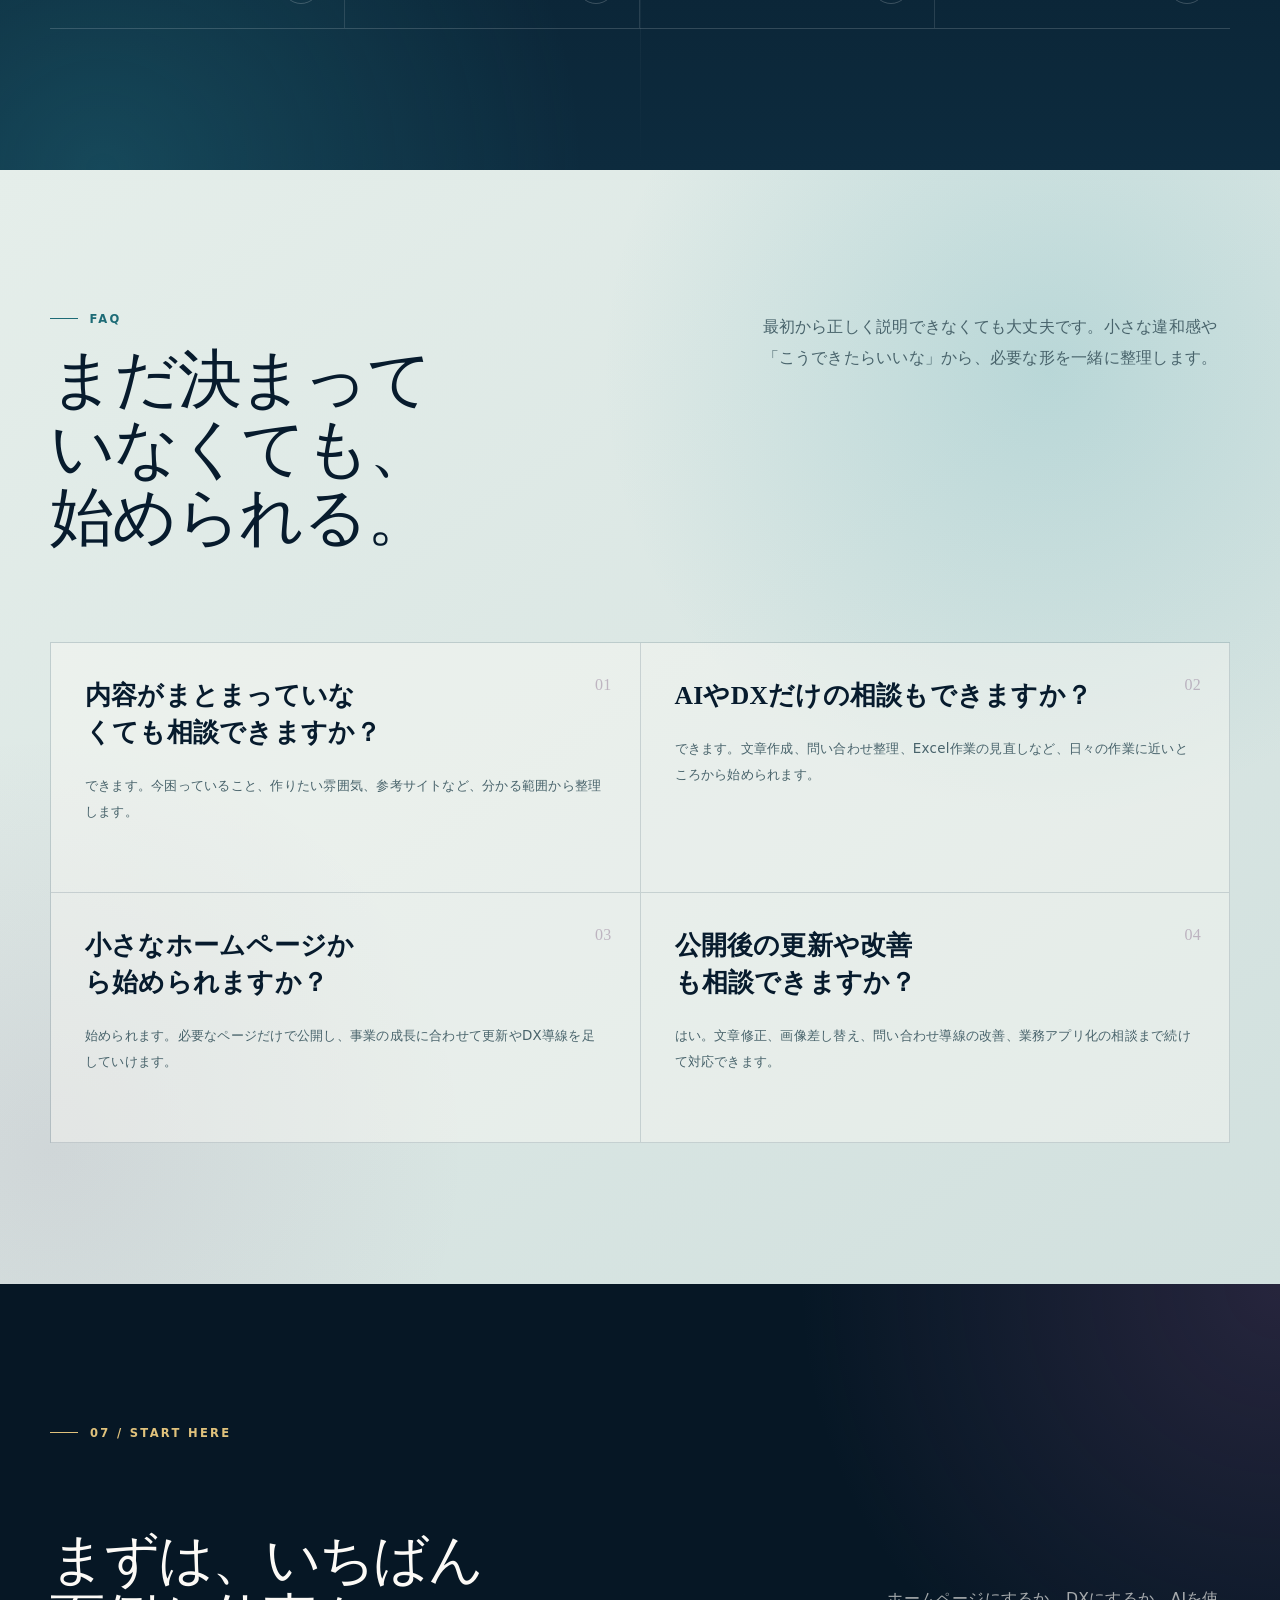
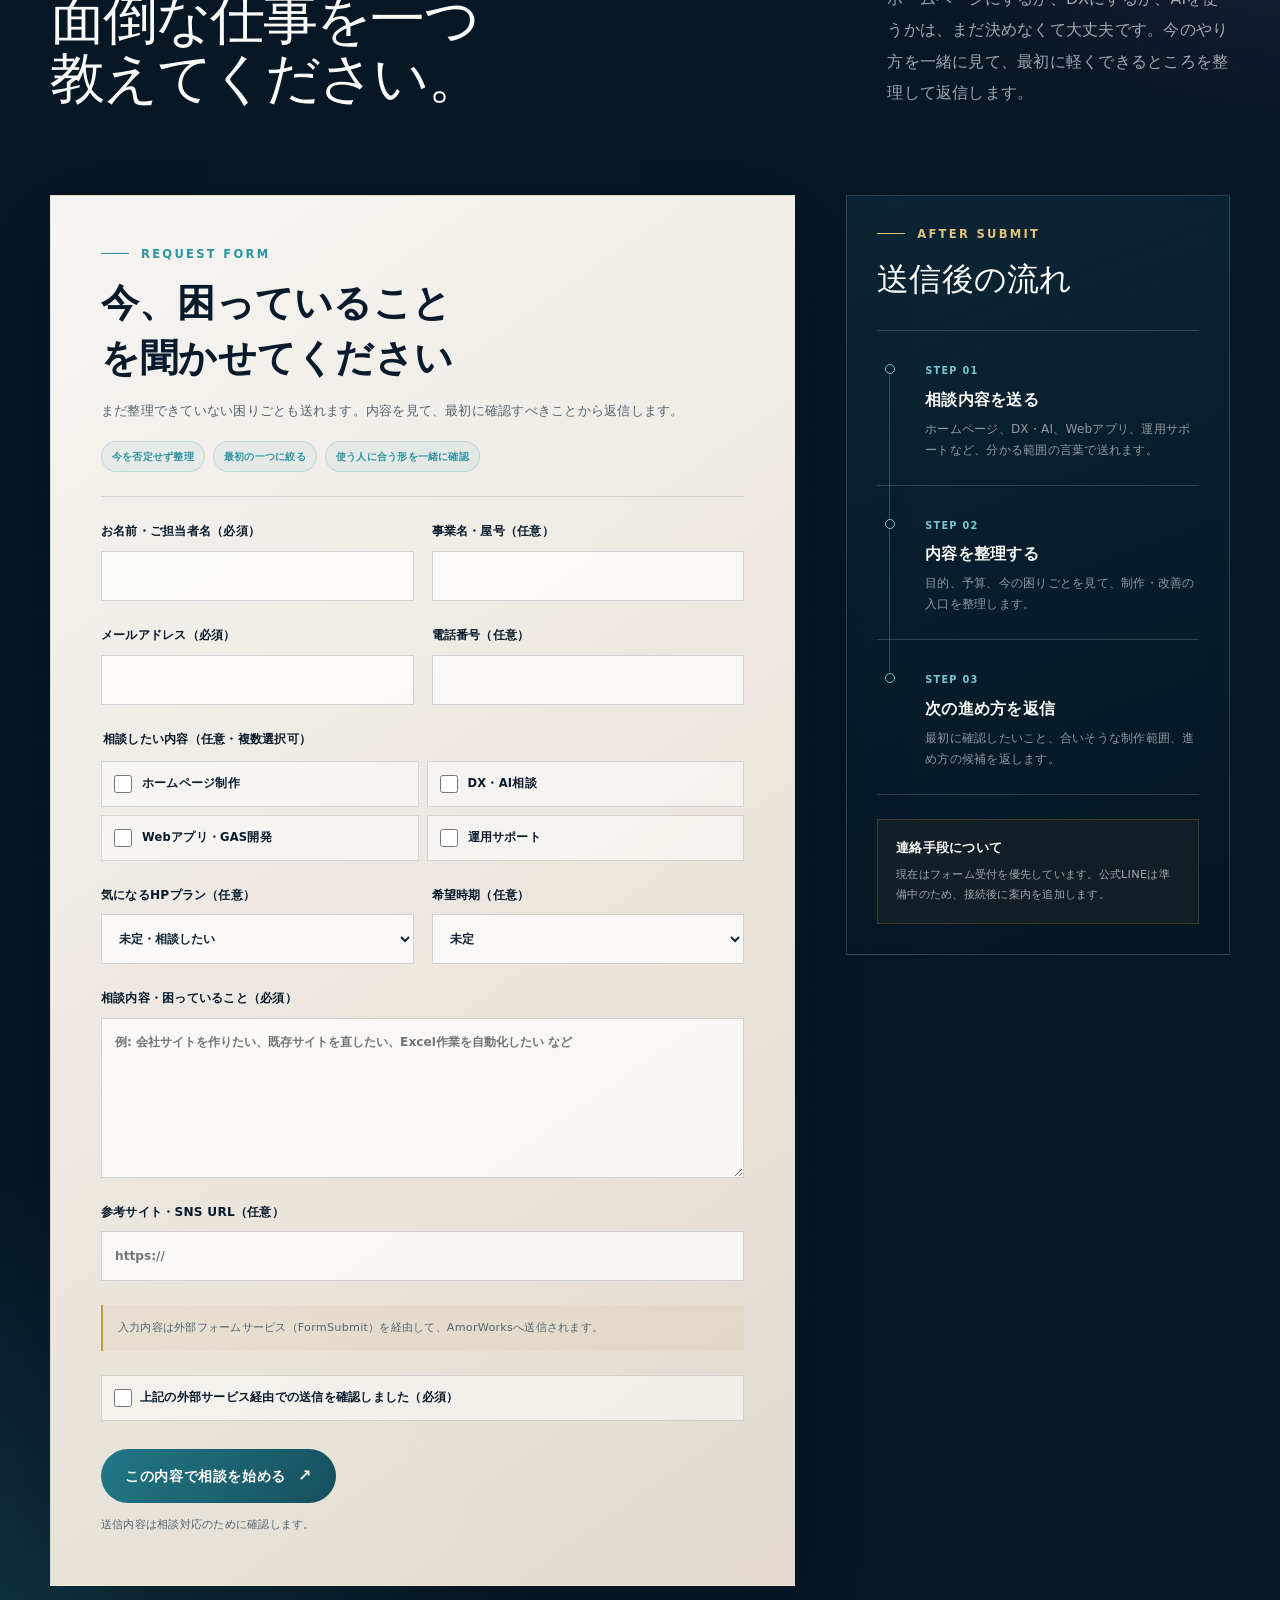
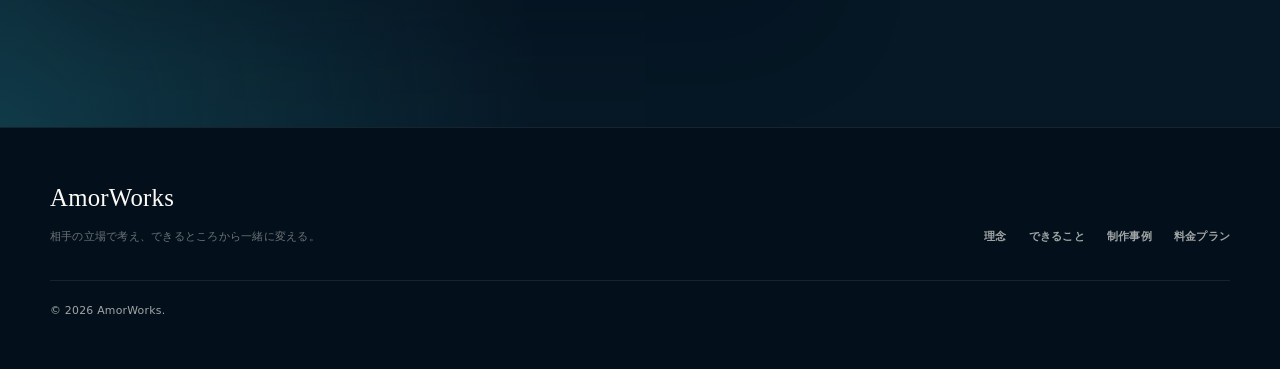
==== commit a37e8da7: "Replace favicon with supplied AW artwork" ====
--- a/index.html
+++ b/index.html
@@ -19,8 +19,7 @@
     <meta property="og:image" content="https://amorworks.amoralice.com/assets/sc-hero-day.webp">
     <meta name="twitter:card" content="summary_large_image">
     <link rel="canonical" href="https://amorworks.amoralice.com/">
-    <link rel="icon" href="favicon.ico" sizes="any">
-    <link rel="icon" href="favicon.svg" type="image/svg+xml">
+    <link rel="icon" href="favicon.ico" sizes="16x16 32x32 48x48">
     <link rel="icon" href="favicon-32x32.png" type="image/png" sizes="32x32">
     <link rel="apple-touch-icon" href="apple-touch-icon.png" sizes="180x180">
     <link rel="manifest" href="site.webmanifest">
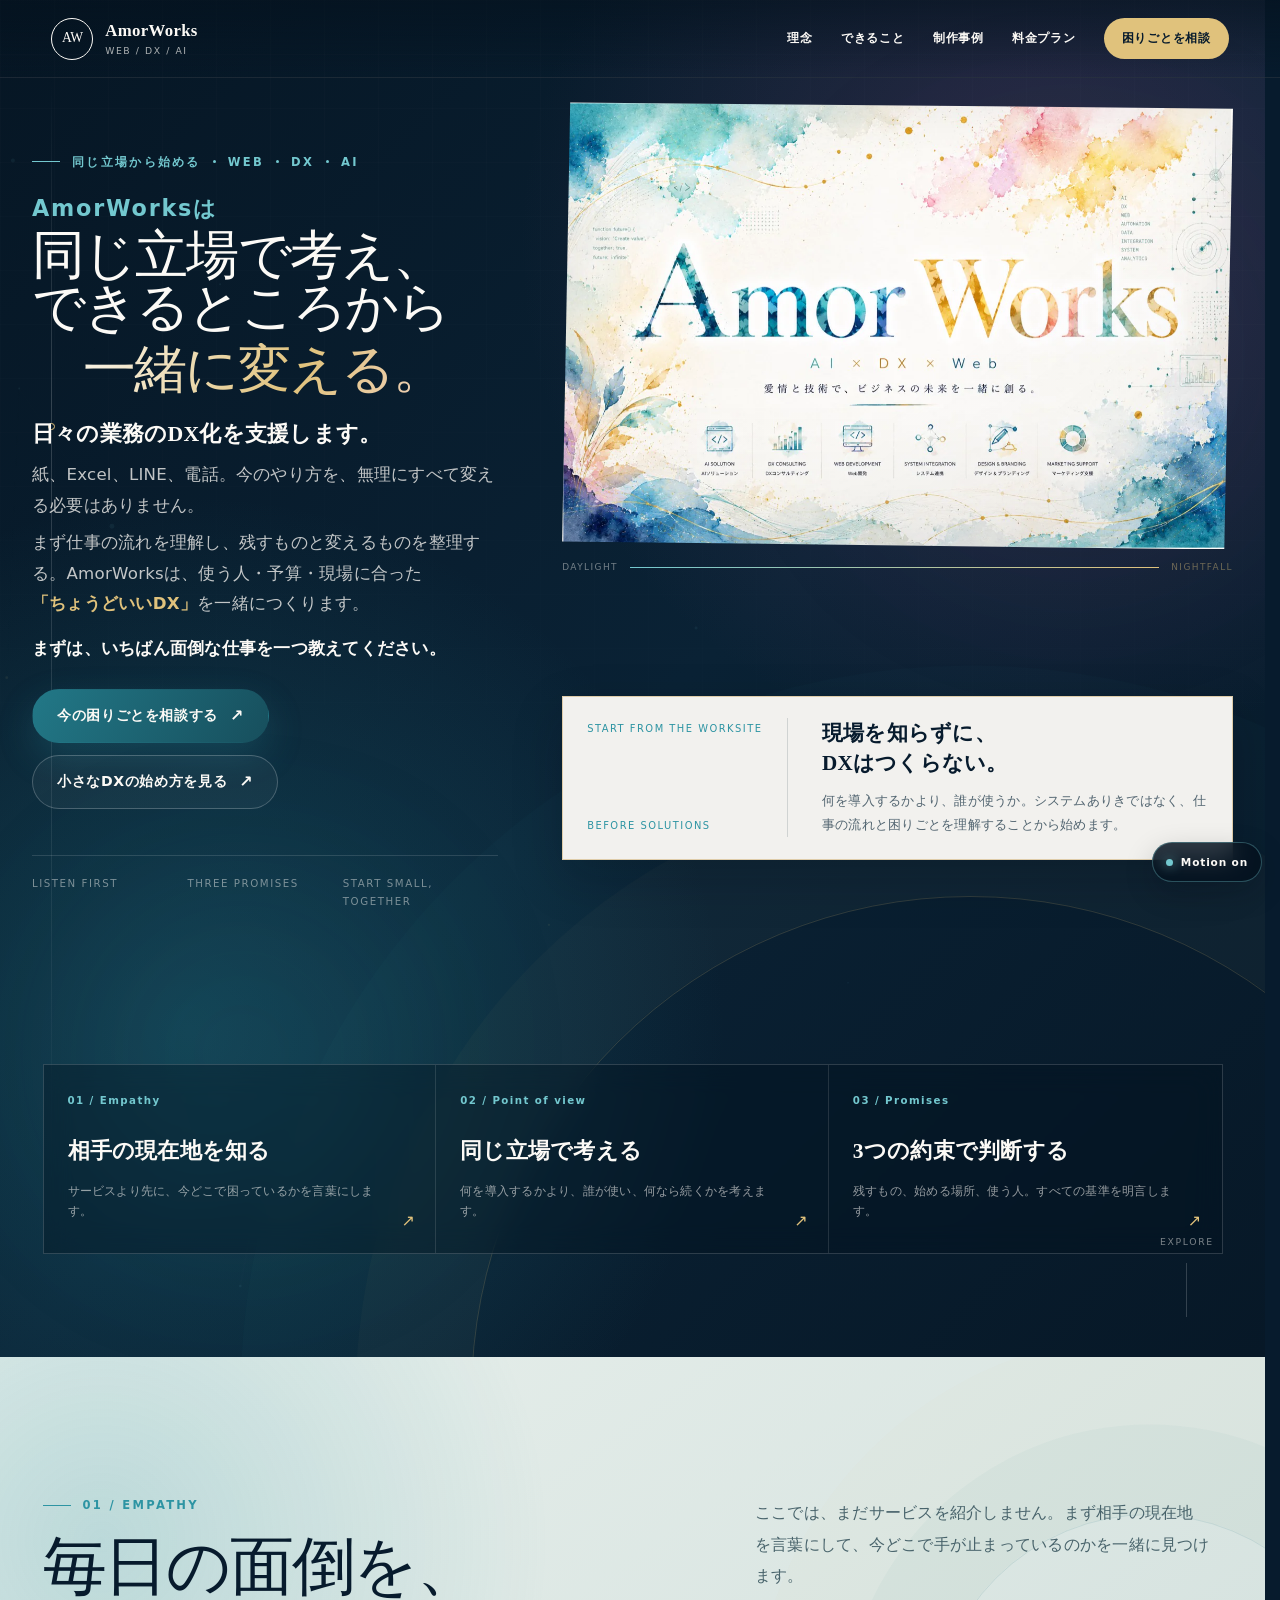
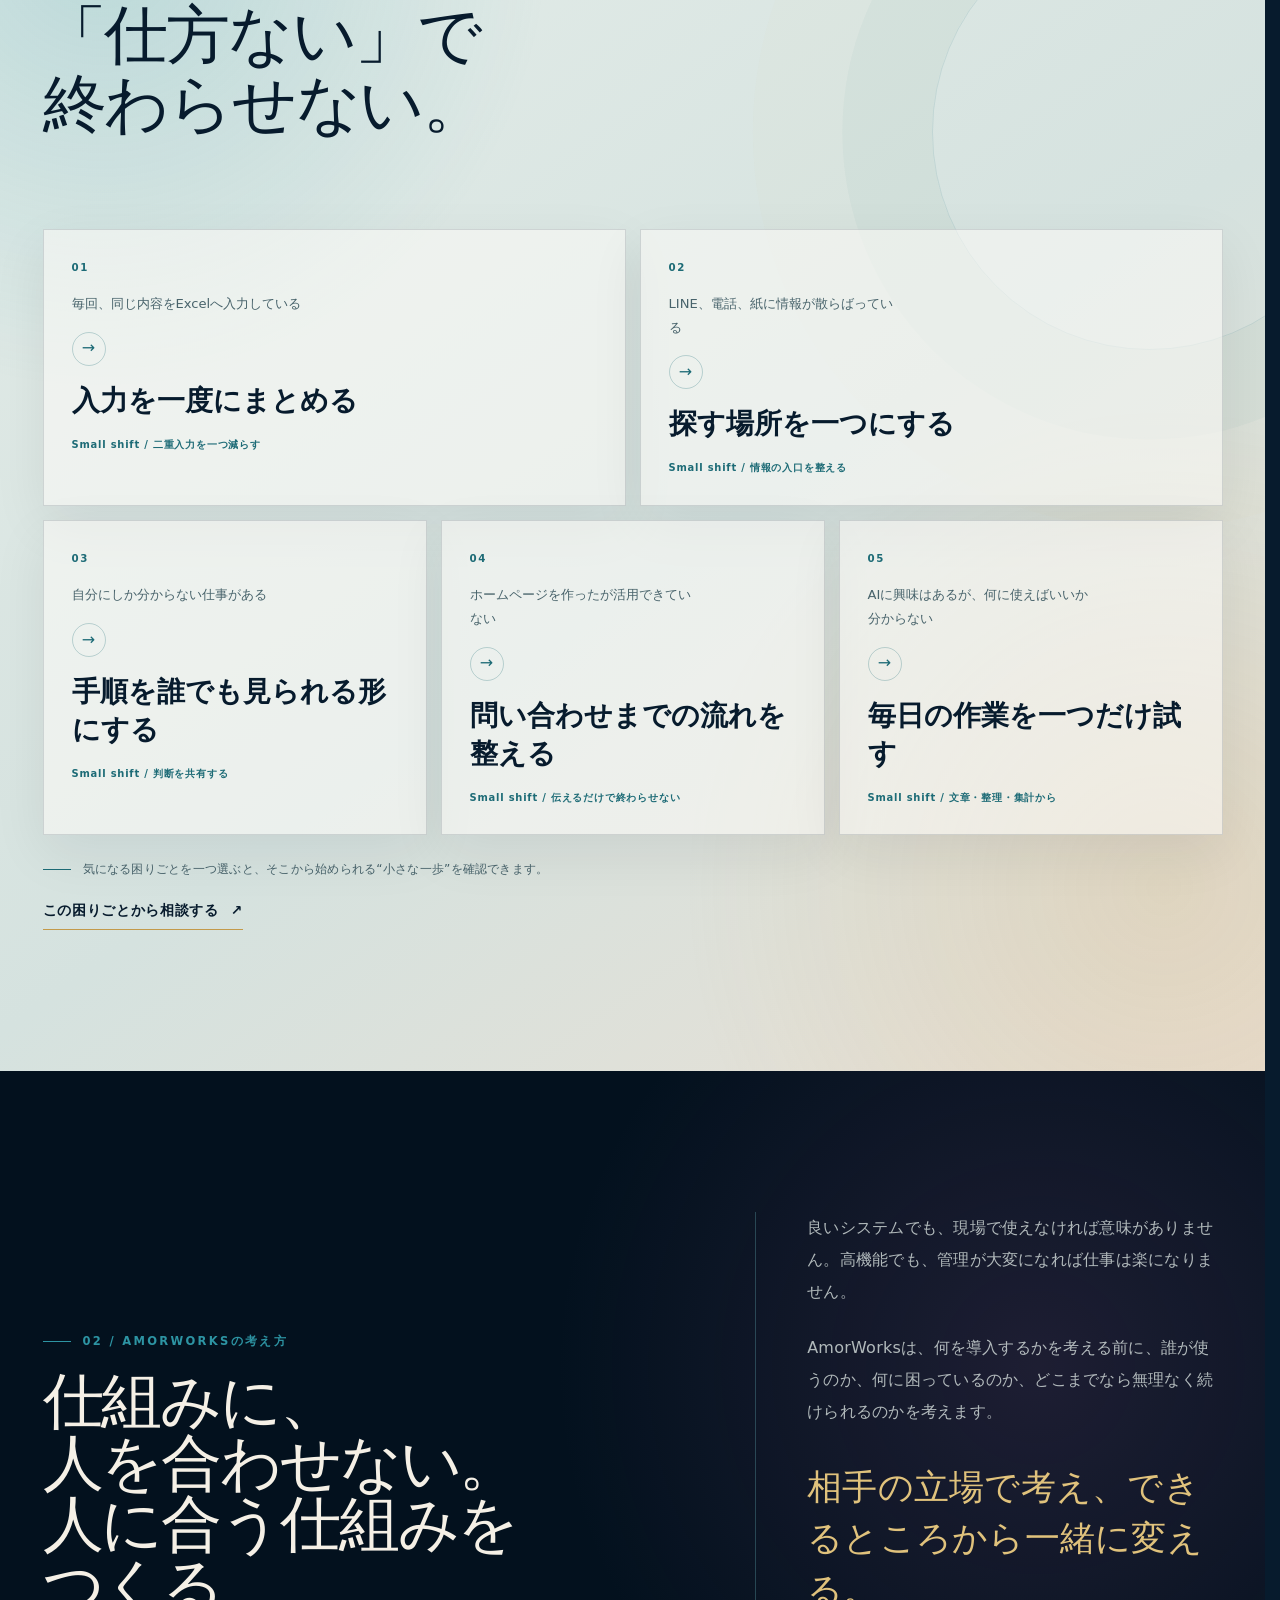
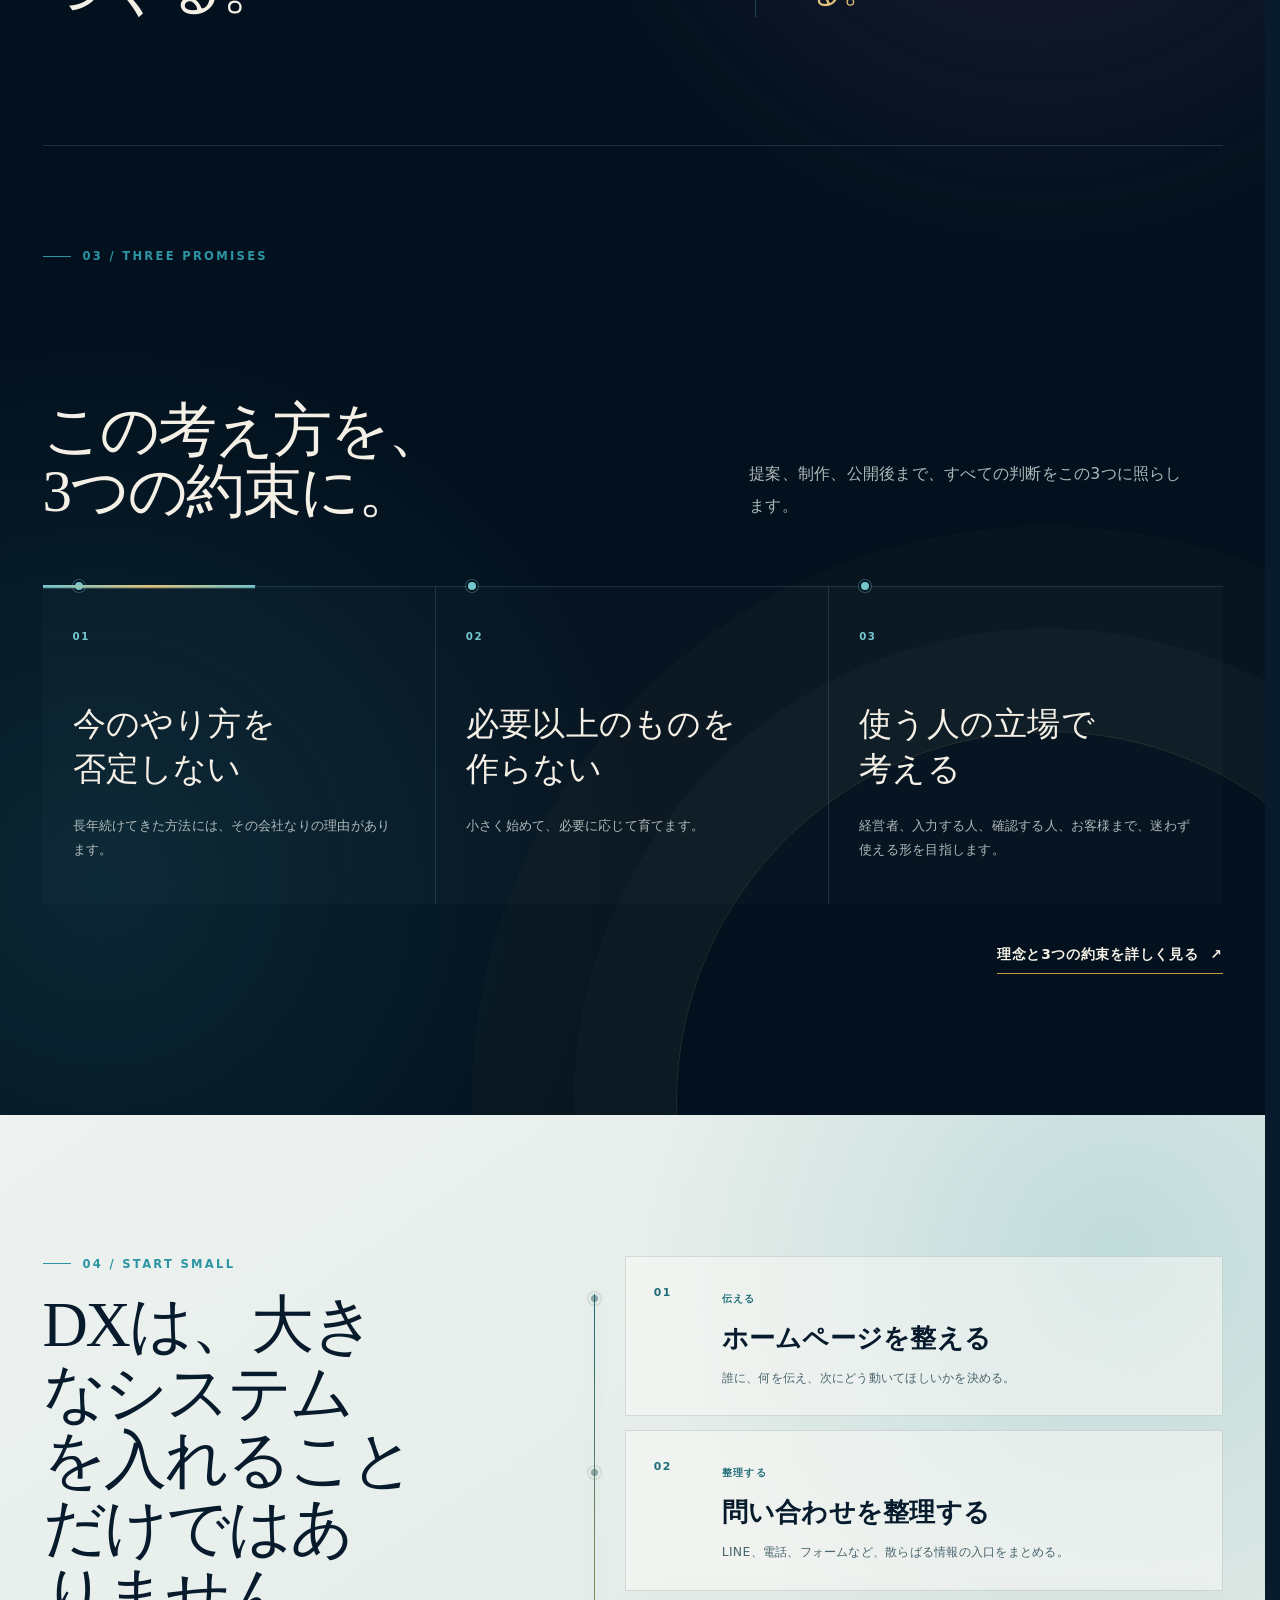
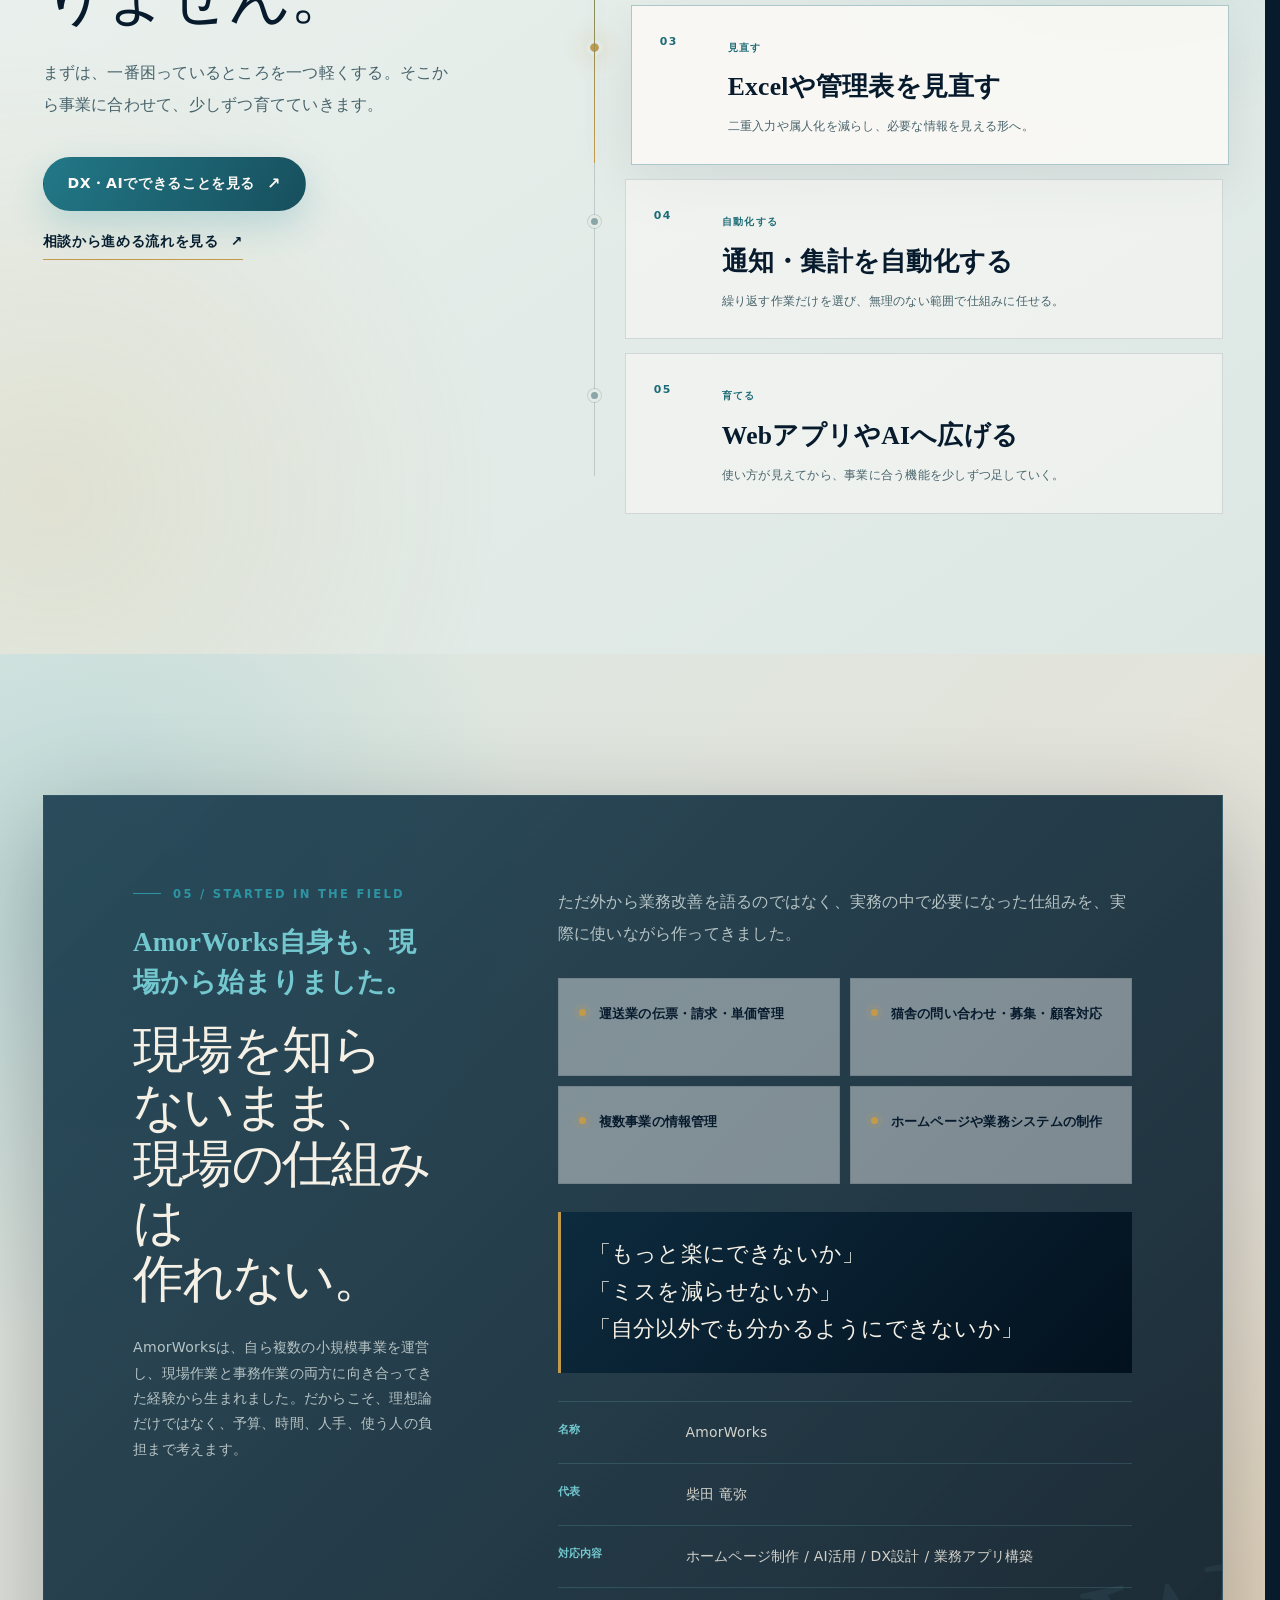
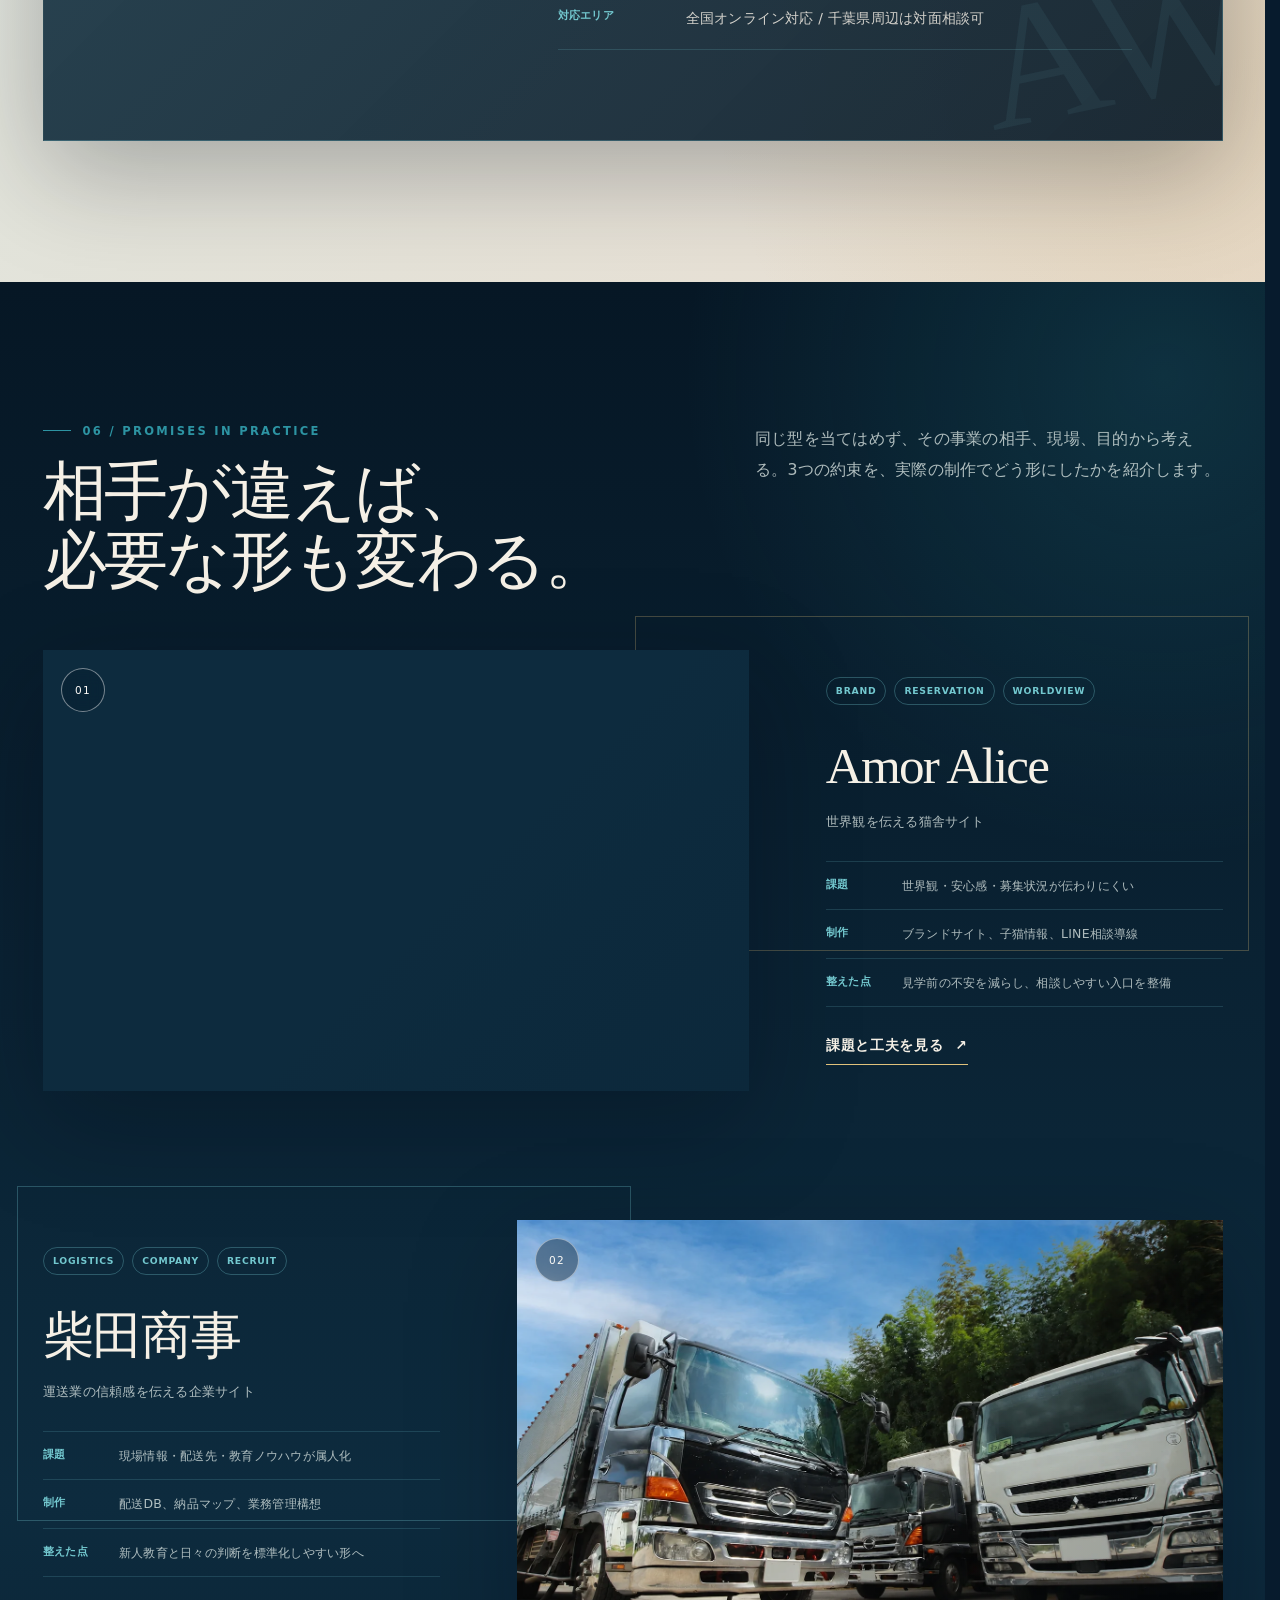
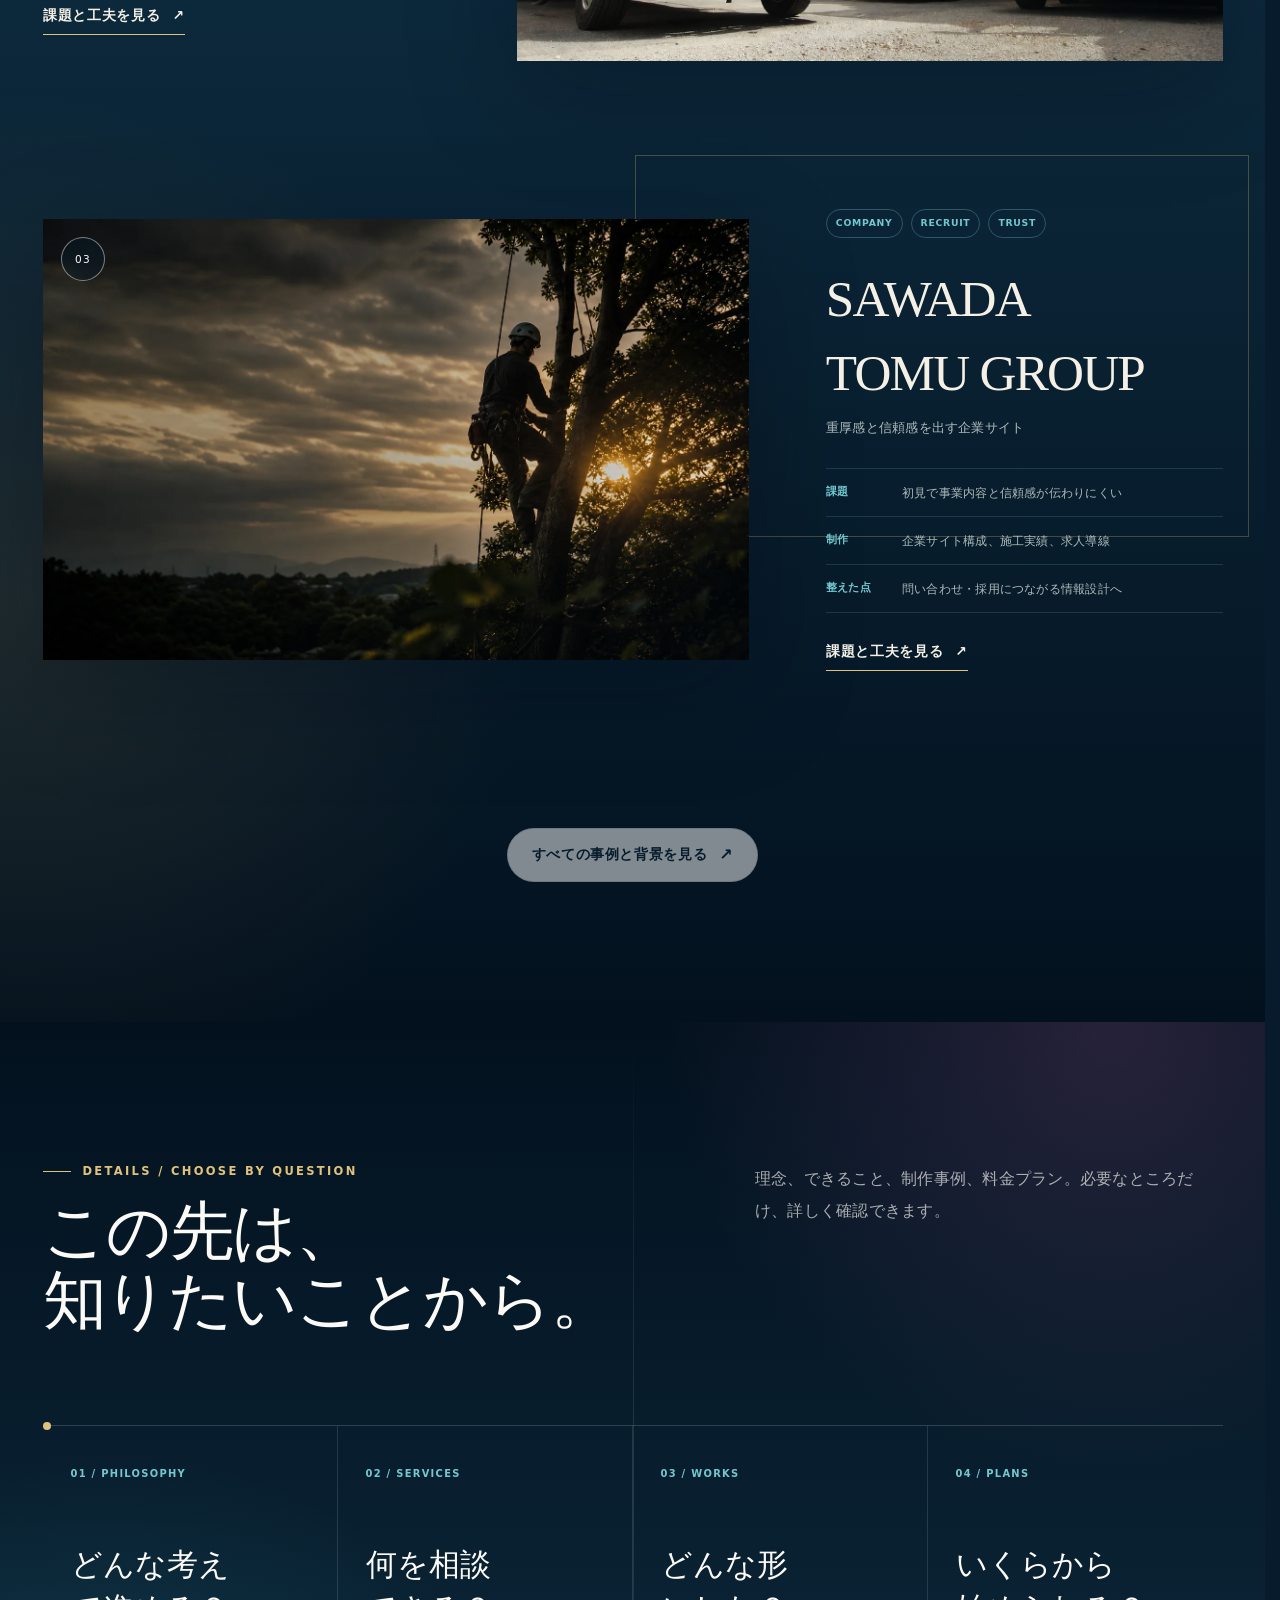
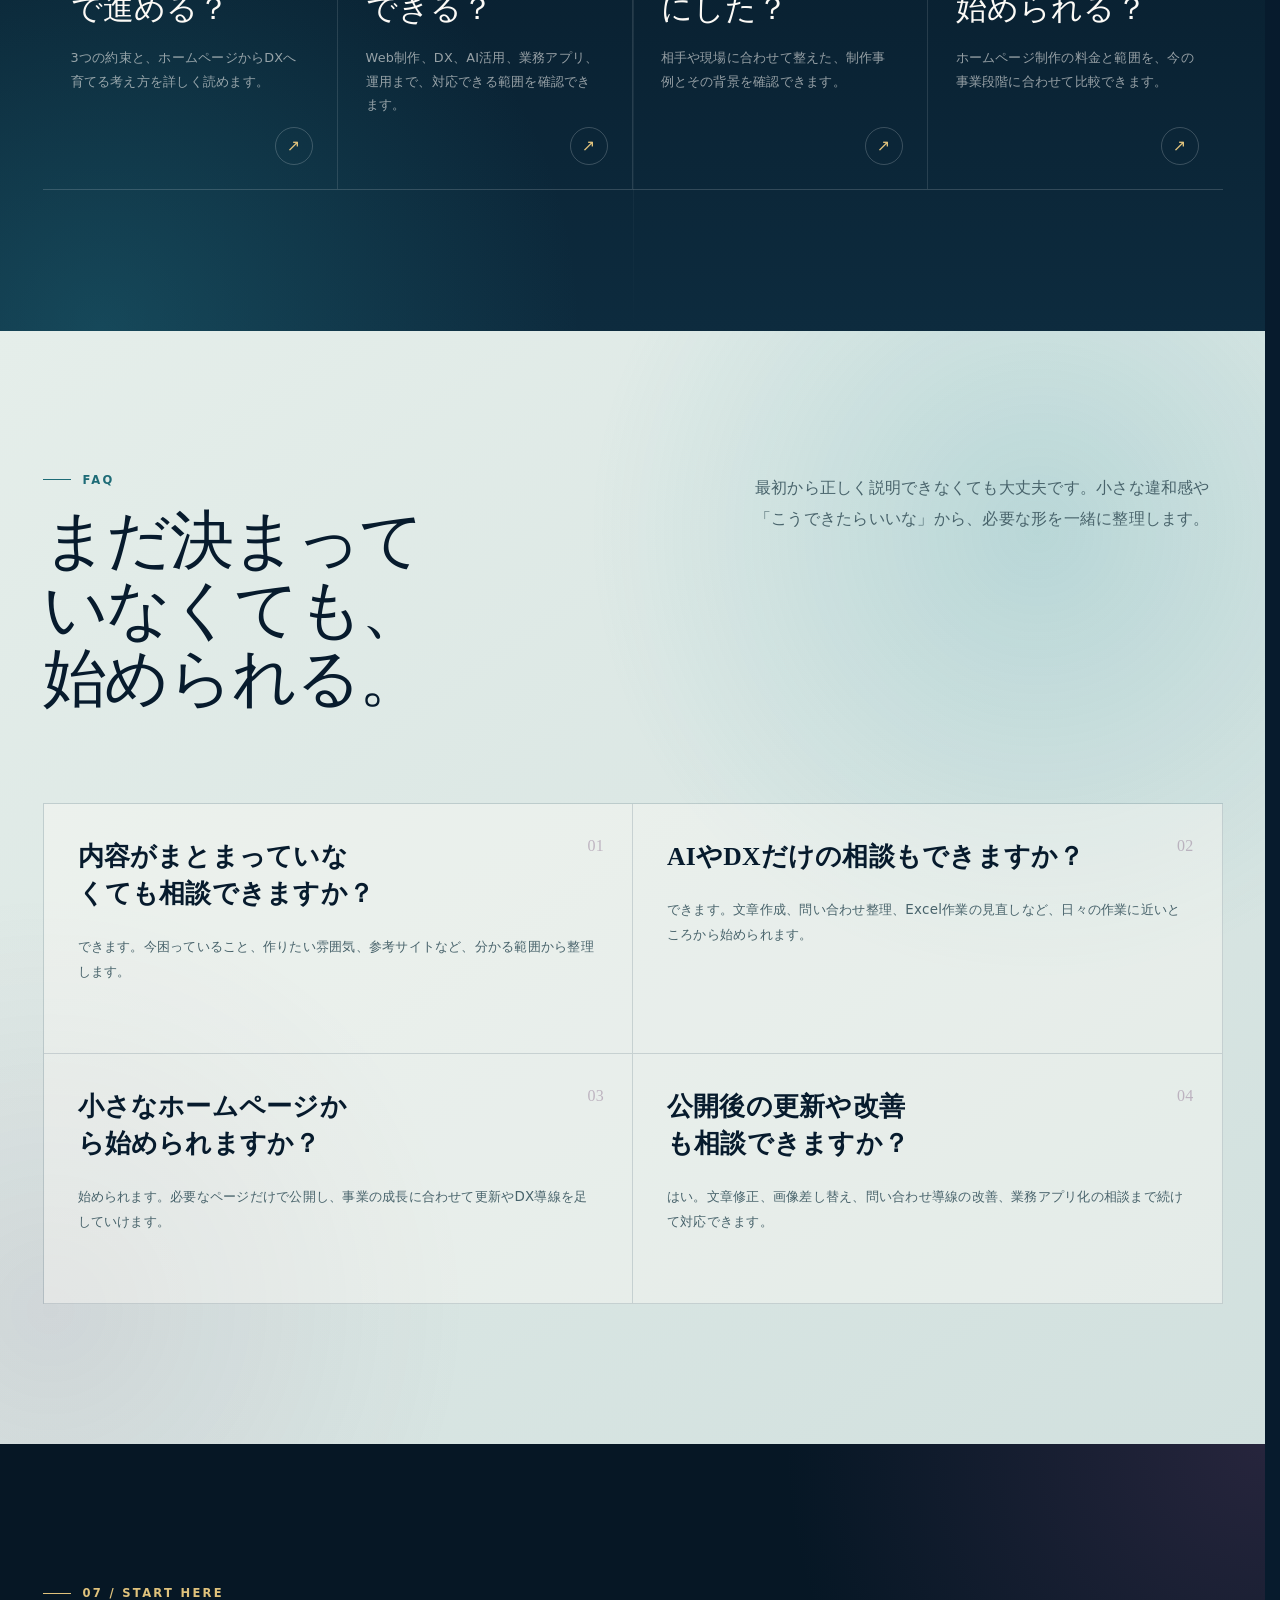
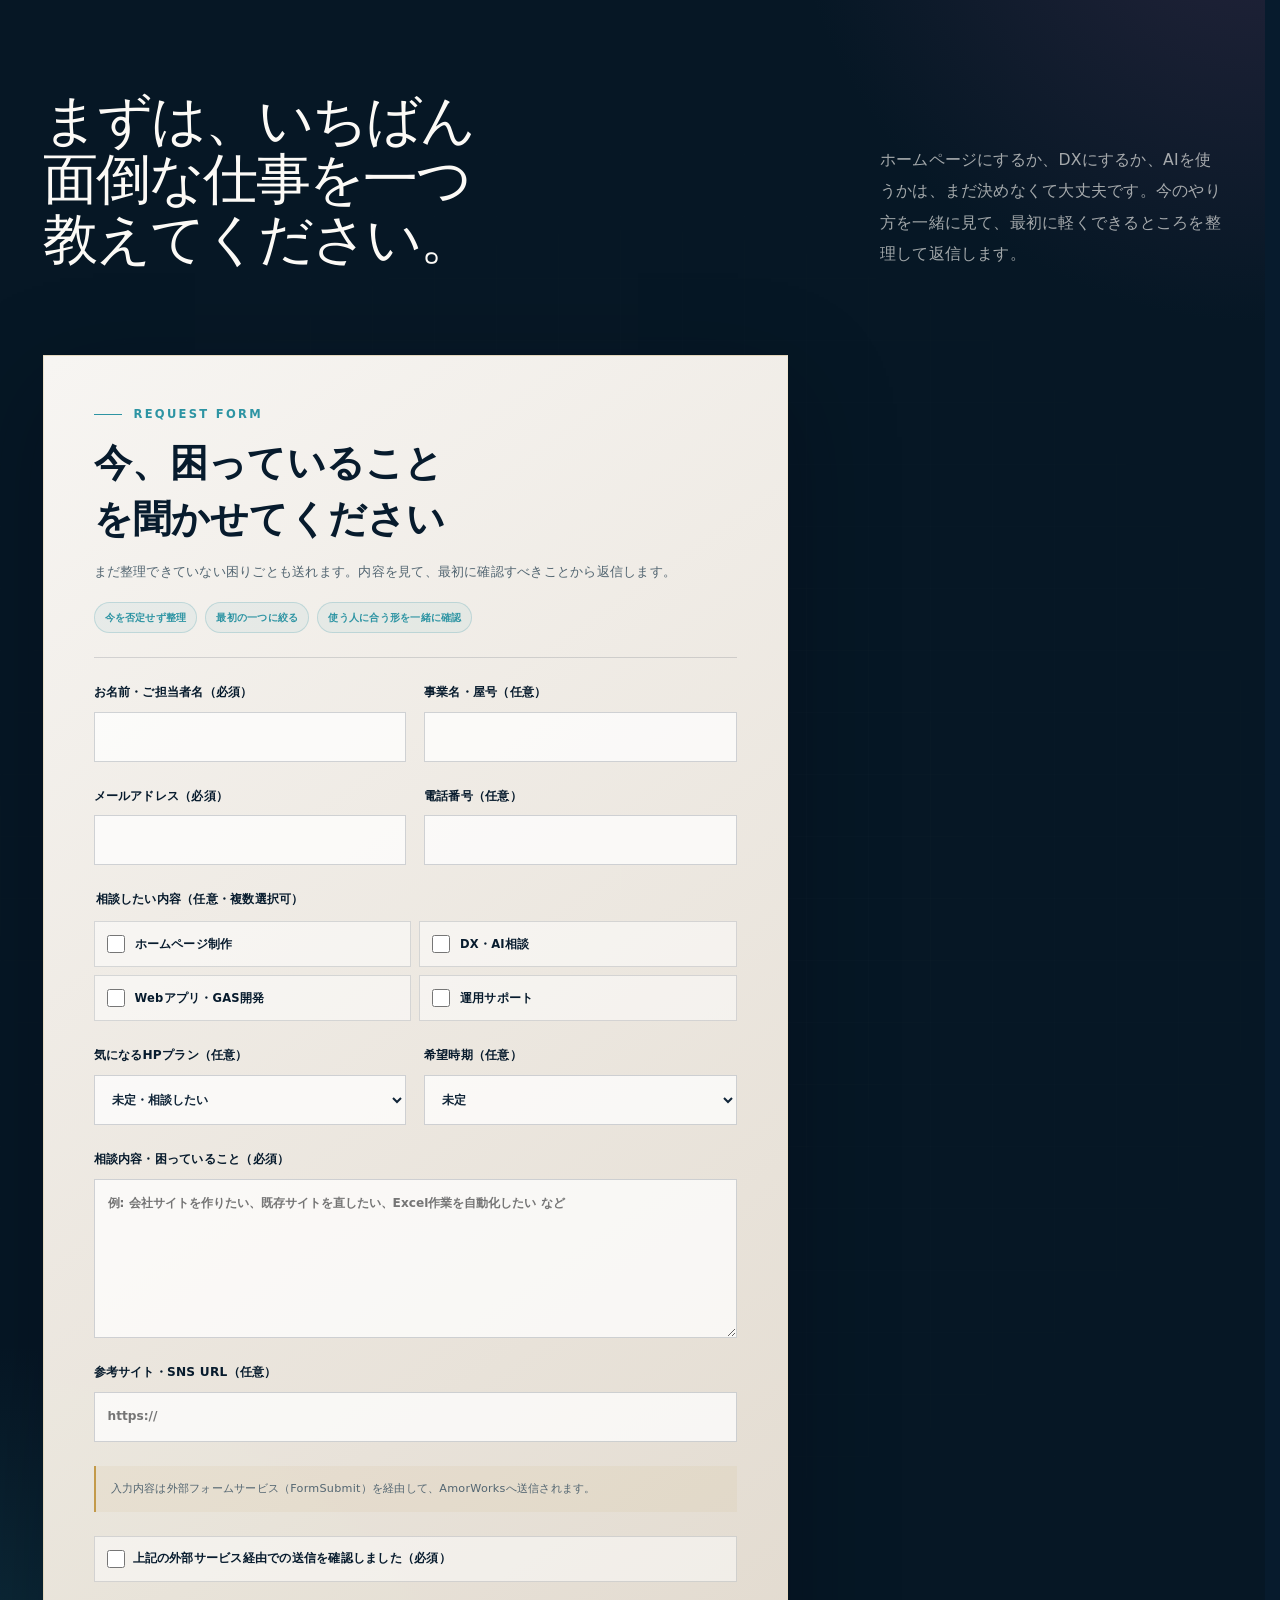
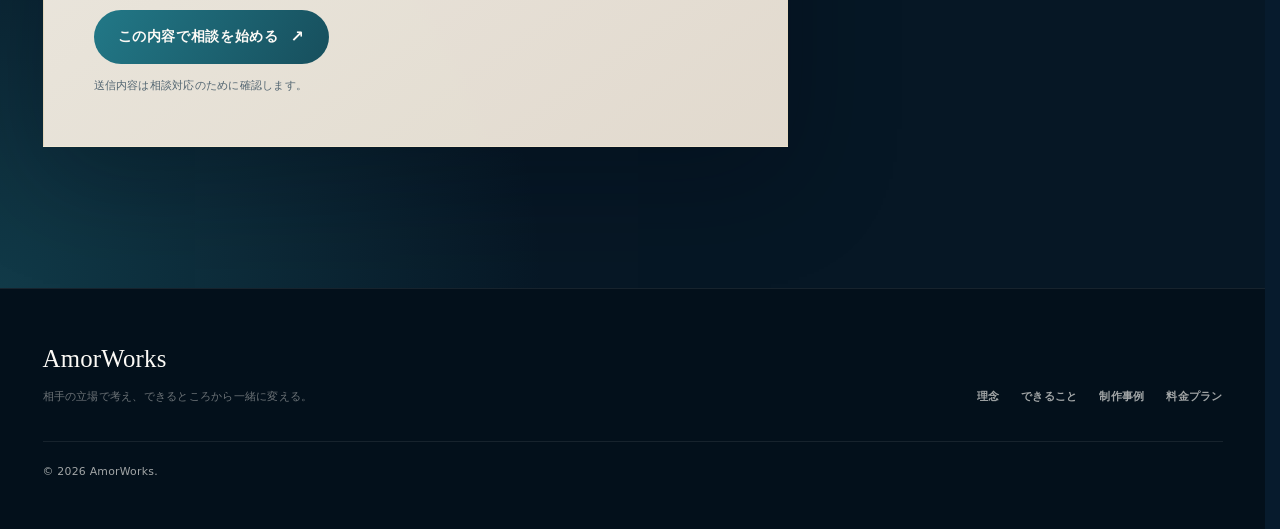
==== commit 78df286e: "Refine logo-focused hero motion" ====
--- a/index.html
+++ b/index.html
@@ -23,11 +23,127 @@
     <link rel="icon" href="favicon-32x32.png" type="image/png" sizes="32x32">
     <link rel="apple-touch-icon" href="apple-touch-icon.png" sizes="180x180">
     <link rel="manifest" href="site.webmanifest">
-    <link rel="stylesheet" href="styles.css?v=20260809-release-1">
+    <script>
+      (() => {
+        const root = document.documentElement;
+        const navigationEntry = window.performance.getEntriesByType?.("navigation")?.[0];
+        const navigationType = navigationEntry?.type || "navigate";
+        const hashAllowsOpening = !window.location.hash;
+        const reducedMotionQuery = window.matchMedia("(prefers-reduced-motion: reduce)");
+        const reducedMotion = reducedMotionQuery.matches;
+        let manuallyPaused = false;
+        let rememberedScrollY = 0;
+
+        try {
+          manuallyPaused = window.sessionStorage.getItem("aw-motion-paused") === "true";
+          rememberedScrollY = Number(window.sessionStorage.getItem("aw-home-scroll-y") || 0);
+        } catch {
+          // The completed page remains the fallback when storage is unavailable.
+        }
+
+        window.addEventListener("pagehide", () => {
+          try {
+            window.sessionStorage.setItem("aw-home-scroll-y", String(window.scrollY));
+          } catch {
+            // Browser scroll restoration remains authoritative.
+          }
+        }, { once: true });
+
+        const restoresPosition = navigationType === "back_forward"
+          || (navigationType === "reload" && rememberedScrollY >= 24);
+        if (!hashAllowsOpening || reducedMotion || manuallyPaused || restoresPosition) return;
+
+        const scrollKeys = new Set(["PageUp", "PageDown", "Home", "End", "ArrowUp", "ArrowDown", " "]);
+        const gateActive = () => root.classList.contains("aw-opening-pending");
+        const stopScroll = (event) => {
+          if (!gateActive() || event.ctrlKey) return;
+          if (event.type === "touchmove" && event.touches?.length > 1) return;
+          if (event.cancelable) event.preventDefault();
+        };
+        const stopScrollKeys = (event) => {
+          if (!gateActive()) return;
+          if (event.key === "Tab" || event.key === "Escape") {
+            window.__awFinishOpening?.(`keyboard-${event.key.toLowerCase()}`);
+            window.__awOpeningGate?.release(`keyboard-${event.key.toLowerCase()}`);
+            return;
+          }
+          const editable = event.target instanceof Element
+            && Boolean(event.target.closest("button, a, input, textarea, select, [contenteditable='true']"));
+          if (!editable && scrollKeys.has(event.key) && event.cancelable) event.preventDefault();
+        };
+        const releaseOnAction = (event) => {
+          if (!gateActive() || !(event.target instanceof Element)) return;
+          if (event.target.closest("[data-aw-opening-skip], .skip-link, a[href]")) {
+            if (typeof window.__awFinishOpening === "function") window.__awFinishOpening("explicit-action");
+            else release("explicit-action");
+          }
+        };
+        const releaseOnReducedMotion = (event) => {
+          if (event.matches) release("reduced-motion");
+        };
+        const release = (reason = "fallback") => {
+          if (!gateActive()) return;
+          window.clearTimeout(window.__awOpeningFallbackTimer);
+          root.classList.remove("aw-opening-pending", "aw-opening-running", "aw-opening-ui");
+          root.dataset.awOpeningState = "done";
+          root.dataset.awOpeningReason = reason;
+          window.removeEventListener("wheel", stopScroll, true);
+          window.removeEventListener("touchmove", stopScroll, true);
+          window.removeEventListener("keydown", stopScrollKeys, true);
+          window.removeEventListener("click", releaseOnAction, true);
+          if (typeof reducedMotionQuery.removeEventListener === "function") {
+            reducedMotionQuery.removeEventListener("change", releaseOnReducedMotion);
+          } else {
+            reducedMotionQuery.removeListener(releaseOnReducedMotion);
+          }
+        };
+
+        root.classList.add("aw-opening-pending");
+        root.dataset.awOpeningState = "pending";
+        window.addEventListener("wheel", stopScroll, { capture: true, passive: false });
+        window.addEventListener("touchmove", stopScroll, { capture: true, passive: false });
+        window.addEventListener("keydown", stopScrollKeys, true);
+        window.addEventListener("click", releaseOnAction, true);
+        if (typeof reducedMotionQuery.addEventListener === "function") {
+          reducedMotionQuery.addEventListener("change", releaseOnReducedMotion);
+        } else {
+          reducedMotionQuery.addListener(releaseOnReducedMotion);
+        }
+        window.addEventListener("pagehide", () => release("pagehide"), { once: true });
+        window.addEventListener("pageshow", (event) => {
+          if (event.persisted) release("bfcache");
+        });
+        window.__awOpeningGate = { release };
+        window.__awOpeningFallbackTimer = window.setTimeout(() => release("bootstrap-timeout"), 3400);
+      })();
+    </script>
+    <link rel="stylesheet" href="styles.css?v=20260810-logo-focus-6">
   </head>
   <body class="home-page">
     <a class="skip-link" href="#main-content">本文へ移動</a>
     <div class="site-progress" aria-hidden="true"><span data-site-progress></span></div>
+
+    <div class="aw-opening" data-aw-opening>
+      <div class="aw-opening-atmosphere" aria-hidden="true"></div>
+      <div class="aw-opening-picture" data-aw-opening-picture aria-hidden="true">
+        <img class="aw-opening-day" src="assets/sc-hero-day.webp" alt="" fetchpriority="high" decoding="async" width="1280" height="853" data-aw-opening-day>
+        <span class="aw-opening-material" data-aw-opening-material data-aw-material="vapor" aria-hidden="true">
+          <span class="aw-opening-material-letter aw-opening-material-a"></span>
+          <span class="aw-opening-material-letter aw-opening-material-w"></span>
+        </span>
+        <img class="aw-opening-material-source" src="assets/brand/amorworks/source/amorworks-wordmark-official-native.png" alt="" decoding="async" hidden data-aw-opening-material-source>
+        <img class="aw-opening-night" src="assets/sc-hero-night.webp" alt="" decoding="async" width="1280" height="853" data-aw-opening-night>
+        <span class="aw-opening-shade"></span>
+      </div>
+      <div class="aw-opening-brand" aria-hidden="true">
+        <span>AmorWorks</span>
+        <small>Same side. Small steps.</small>
+      </div>
+      <button class="aw-opening-skip" type="button" data-aw-opening-skip aria-label="演出をスキップしてサイトを表示する">
+        <span>サイトを見る</span>
+        <small>Skip</small>
+      </button>
+    </div>
 
     <header class="site-header" data-header>
       <a class="brand" href="#top" aria-label="AmorWorks トップへ">
@@ -60,7 +176,7 @@
         </div>
 
         <div class="section-inner aw-hero-inner">
-          <div class="aw-hero-copy" data-reveal>
+          <div class="aw-hero-copy">
             <p class="eyebrow"><span>同じ立場から始める</span><span>Web</span><span>DX</span><span>AI</span></p>
             <h1 class="aw-hero-purpose-title" id="hero-title">
               <span class="aw-hero-brandline">AmorWorksは</span>
@@ -85,24 +201,31 @@
             </div>
           </div>
 
-          <div class="aw-hero-artboard" data-reveal data-depth="0.08">
+          <div class="aw-hero-artboard">
             <div class="aw-hero-art-frame">
               <figure class="aw-hero-art aw-hero-art-day">
-                <img src="assets/sc-hero-day.webp" alt="" fetchpriority="high" decoding="async" width="1280" height="853">
+                <img src="assets/sc-hero-day.webp" alt="水彩で描かれたAmorWorksのブランドビジュアル" fetchpriority="high" decoding="async" width="1280" height="853" data-hero-day-image>
               </figure>
               <figure class="aw-hero-art aw-hero-art-night">
-                <img src="assets/sc-hero-night.webp" alt="" decoding="async" width="1280" height="853">
+                <img src="assets/sc-hero-night.webp" alt="" decoding="async" width="1280" height="853" data-hero-night-image>
               </figure>
               <div class="aw-hero-art-overlay" aria-hidden="true"></div>
-            </div>
-            <div class="aw-hero-panel">
-              <div class="aw-hero-panel-head">
-                <span>Start from the worksite</span>
-                <span>Before solutions</span>
-              </div>
-              <strong>現場を知らずに、<br>DXはつくらない。</strong>
-              <p>何を導入するかより、誰が使うか。システムありきではなく、仕事の流れと困りごとを理解することから始めます。</p>
-            </div>
+              <div class="aw-hero-art-wash" aria-hidden="true"></div>
+            </div>
+            <div class="aw-hero-art-index" aria-hidden="true">
+              <span>Daylight</span>
+              <i></i>
+              <span>Nightfall</span>
+            </div>
+          </div>
+
+          <div class="aw-hero-panel">
+            <div class="aw-hero-panel-head">
+              <span>Start from the worksite</span>
+              <span>Before solutions</span>
+            </div>
+            <strong>現場を知らずに、<br>DXはつくらない。</strong>
+            <p>何を導入するかより、誰が使うか。システムありきではなく、仕事の流れと困りごとを理解することから始めます。</p>
           </div>
         </div>
 
@@ -612,7 +735,7 @@
 
     <a class="aw-mobile-cta" href="#contact">困りごとを相談</a>
 
-    <script src="visuals.js?v=20260809-release-1"></script>
+    <script src="visuals.js?v=20260810-logo-focus-6"></script>
     <script src="script.js?v=20260809-release-1"></script>
   </body>
 </html>
--- a/styles.css
+++ b/styles.css
@@ -43,7 +43,18 @@
 html {
   scroll-behavior: smooth;
   scroll-padding-top: calc(var(--header-height) + 20px);
+  scrollbar-gutter: stable;
   background: var(--ink);
+}
+
+html.aw-opening-pending,
+html.aw-opening-pending body {
+  overflow: hidden;
+  overscroll-behavior: none;
+}
+
+html.aw-opening-pending body {
+  touch-action: pinch-zoom;
 }
 
 html.motion-paused {
@@ -66,6 +77,273 @@
 
 body.nav-open {
   overflow: hidden;
+}
+
+/* A short opening scene. The finished page remains the no-JS fallback. */
+.aw-opening {
+  position: fixed;
+  z-index: 950;
+  inset: 0;
+  display: none;
+  place-items: center;
+  overflow: hidden;
+  color: var(--paper-bright);
+  background: transparent;
+  isolation: isolate;
+}
+
+html.aw-opening-pending .aw-opening {
+  display: grid;
+}
+
+.aw-opening-atmosphere {
+  position: absolute;
+  z-index: 0;
+  inset: -8%;
+  background:
+    radial-gradient(circle at 18% 18%, rgba(45, 148, 163, 0.22), transparent 36%),
+    radial-gradient(circle at 82% 24%, rgba(195, 154, 74, 0.14), transparent 38%),
+    radial-gradient(circle at 76% 82%, rgba(107, 66, 110, 0.18), transparent 42%),
+    linear-gradient(135deg, #061624 0%, #091f30 48%, #071827 100%);
+  opacity: 0.92;
+}
+
+.aw-opening-picture {
+  position: absolute;
+  z-index: 1;
+  top: 50%;
+  left: 50%;
+  width: min(100vw, calc(100svh * 1.5006));
+  aspect-ratio: 1280 / 853;
+  overflow: hidden;
+  background: transparent;
+  box-shadow: 0 28px 100px rgba(0, 8, 18, 0.16);
+  opacity: 1;
+  transform: translate3d(-50%, -50%, 0);
+  transform-origin: 50% 50%;
+  will-change: opacity;
+}
+
+.aw-opening-picture img,
+.aw-opening-material,
+.aw-opening-shade {
+  position: absolute;
+  inset: 0;
+  width: 100%;
+  height: 100%;
+}
+
+.aw-opening-picture img {
+  object-fit: contain;
+}
+
+.aw-opening-day {
+  z-index: 0;
+  opacity: 0.08;
+  will-change: opacity;
+}
+
+.aw-opening-material {
+  z-index: 1;
+  display: block;
+  pointer-events: none;
+  opacity: 0;
+  transform-box: fill-box;
+  transform-origin: 50% 50%;
+  will-change: opacity, transform;
+}
+
+.aw-opening-material-letter {
+  position: absolute;
+  inset: 0;
+  display: block;
+  background:
+    radial-gradient(circle at 18% 41%, rgba(255, 255, 255, 0.98) 0 3%, rgba(79, 211, 218, 0.9) 11%, transparent 27%),
+    radial-gradient(circle at 61% 40%, rgba(255, 241, 198, 0.98) 0 4%, rgba(201, 148, 58, 0.82) 14%, transparent 29%),
+    radial-gradient(ellipse at 40% 48%, rgba(92, 200, 211, 0.64), transparent 39%),
+    linear-gradient(105deg, #f9fcfb 4%, #68ced7 29%, #0b536f 51%, #d1a347 76%, #fff5d7 98%);
+  -webkit-mask-image: url("assets/brand/amorworks/source/amorworks-wordmark-official-native.png");
+  mask-image: url("assets/brand/amorworks/source/amorworks-wordmark-official-native.png");
+  -webkit-mask-position: 60.9% 40.9%;
+  mask-position: 60.9% 40.9%;
+  -webkit-mask-repeat: no-repeat;
+  mask-repeat: no-repeat;
+  -webkit-mask-size: 84.61% 26.96%;
+  mask-size: 84.61% 26.96%;
+  mix-blend-mode: screen;
+  opacity: 0;
+  transform-origin: center;
+  will-change: opacity, transform;
+}
+
+.aw-opening-material-a {
+  clip-path: inset(28% 74.45% 41% 10.7%);
+}
+
+.aw-opening-material-w {
+  clip-path: polygon(
+    51.8% 28%,
+    69.5% 28%,
+    69.5% 35%,
+    68.1% 42.2%,
+    66.8% 45.1%,
+    66.4% 47.5%,
+    66.3% 51%,
+    67.2% 53.5%,
+    67.2% 59%,
+    51.8% 59%
+  );
+}
+
+.aw-opening-material-source {
+  display: none !important;
+}
+
+.aw-opening-night {
+  z-index: 2;
+  opacity: 0;
+  will-change: opacity;
+}
+
+.aw-opening-shade {
+  z-index: 3;
+  pointer-events: none;
+  background:
+    linear-gradient(180deg, rgba(3, 13, 24, 0.06), transparent 58%),
+    radial-gradient(circle at 50% 46%, transparent 56%, rgba(3, 13, 24, 0.1) 100%);
+}
+
+.aw-opening-brand {
+  position: absolute;
+  z-index: 3;
+  bottom: clamp(30px, 5vw, 64px);
+  left: clamp(24px, 5vw, 72px);
+  display: grid;
+  gap: 3px;
+  text-shadow: 0 2px 24px rgba(0, 10, 20, 0.48);
+}
+
+.aw-opening-brand span {
+  font-family: var(--display);
+  font-size: clamp(1.05rem, 1.5vw, 1.35rem);
+  letter-spacing: 0.03em;
+}
+
+.aw-opening-brand small,
+.aw-opening-skip small {
+  color: rgba(252, 250, 246, 0.64);
+  font-size: 0.56rem;
+  letter-spacing: 0.17em;
+  text-transform: uppercase;
+}
+
+.aw-opening-skip {
+  position: absolute;
+  z-index: 4;
+  top: max(18px, env(safe-area-inset-top));
+  right: max(18px, env(safe-area-inset-right));
+  display: grid;
+  min-width: 104px;
+  min-height: 48px;
+  place-content: center;
+  gap: 0;
+  padding: 7px 18px;
+  color: var(--paper-bright);
+  cursor: pointer;
+  border: 1px solid rgba(255, 255, 255, 0.3);
+  border-radius: 999px;
+  background: rgba(3, 17, 30, 0.48);
+  box-shadow: 0 8px 34px rgba(0, 8, 18, 0.2);
+  backdrop-filter: blur(14px);
+  text-align: center;
+}
+
+.aw-opening-skip span {
+  font-size: 0.72rem;
+  font-weight: 700;
+  letter-spacing: 0.08em;
+}
+
+html.aw-opening-pending .site-header,
+html.aw-opening-pending .aw-hero-panel,
+html.aw-opening-pending .aw-capability-dock,
+html.aw-opening-pending .aw-scroll-cue {
+  opacity: 0;
+  pointer-events: none;
+  transform: translate3d(0, 10px, 0);
+}
+
+html.aw-opening-pending .site-header {
+  transform: translate3d(0, -8px, 0);
+}
+
+html.aw-opening-pending .aw-hero-copy {
+  pointer-events: none;
+}
+
+html.aw-opening-pending .aw-hero-copy > * {
+  opacity: 0;
+  transform: translate3d(0, 10px, 0);
+}
+
+html.aw-opening-pending.aw-opening-ui .site-header,
+html.aw-opening-pending.aw-opening-ui .aw-hero-panel,
+html.aw-opening-pending.aw-opening-ui .aw-capability-dock,
+html.aw-opening-pending.aw-opening-ui .aw-scroll-cue {
+  opacity: 1;
+  transform: translate3d(0, 0, 0);
+  transition: opacity 300ms cubic-bezier(.2, .72, .2, 1), transform 340ms cubic-bezier(.2, .72, .2, 1);
+}
+
+html.aw-opening-pending.aw-opening-ui .aw-hero-copy > * {
+  opacity: 1;
+  transform: translate3d(0, 0, 0);
+  transition: opacity 300ms cubic-bezier(.2, .72, .2, 1), transform 360ms cubic-bezier(.2, .72, .2, 1);
+}
+
+html.aw-opening-pending.aw-opening-ui .site-header,
+html.aw-opening-pending.aw-opening-ui .aw-hero-copy,
+html.aw-opening-pending.aw-opening-ui .aw-hero-panel,
+html.aw-opening-pending.aw-opening-ui .aw-capability-dock,
+html.aw-opening-pending.aw-opening-ui .aw-scroll-cue {
+  pointer-events: auto;
+}
+
+html.aw-opening-pending.aw-opening-ui .aw-hero-copy > :nth-child(1) { transition-delay: 30ms; }
+html.aw-opening-pending.aw-opening-ui .aw-hero-copy > :nth-child(2) { transition-delay: 70ms; }
+html.aw-opening-pending.aw-opening-ui .aw-hero-copy > :nth-child(3) { transition-delay: 110ms; }
+html.aw-opening-pending.aw-opening-ui .aw-hero-copy > :nth-child(4) { transition-delay: 160ms; }
+html.aw-opening-pending.aw-opening-ui .aw-hero-copy > :nth-child(5) { transition-delay: 220ms; }
+
+html.aw-opening-pending .hero-actions .button {
+  opacity: 0;
+  transform: translate3d(0, 6px, 0);
+}
+
+html.aw-opening-pending.aw-opening-ui .hero-actions .button {
+  opacity: 1;
+  transform: translate3d(0, 0, 0);
+  transition: opacity 280ms cubic-bezier(.2, .72, .2, 1), transform 320ms cubic-bezier(.2, .72, .2, 1);
+}
+
+html.aw-opening-pending.aw-opening-ui .hero-actions .button:first-child { transition-delay: 200ms; }
+html.aw-opening-pending.aw-opening-ui .hero-actions .button:last-child { transition-delay: 260ms; }
+
+html.aw-opening-pending.aw-opening-ui .aw-hero-panel {
+  transition-delay: 250ms;
+}
+
+html.aw-opening-pending.aw-opening-ui .aw-capability-dock,
+html.aw-opening-pending.aw-opening-ui .aw-scroll-cue {
+  transition-delay: 300ms;
+}
+
+html.aw-opening-bypassed .aw-hero-visual-field,
+html.aw-opening-bypassed .aw-hero-art,
+html.aw-opening-bypassed .aw-hero-art-index span,
+html.aw-opening-bypassed .aw-hero-art-index i::after,
+html.aw-opening-bypassed .hero-actions .button {
+  transition: none !important;
 }
 
 ::selection {
@@ -425,9 +703,9 @@
 
 .aw-hero {
   --hero-night-opacity: 0;
-  --hero-pan-x: 0px;
-  --hero-pan-y: 0px;
-  --hero-scale: 1.02;
+  --hero-night-progress: 0;
+  --hero-overlay-opacity: 0.34;
+  --hero-line-progress: 1;
   position: relative;
   display: grid;
   min-height: 100svh;
@@ -494,6 +772,17 @@
   z-index: 0;
   inset: 0;
   pointer-events: none;
+  transition: none;
+}
+
+html.aw-opening-pending .aw-hero-visual-field {
+  opacity: 0;
+  transition: none;
+}
+
+html.aw-opening-pending.aw-opening-ui .aw-hero-visual-field {
+  opacity: 1;
+  transition: opacity 760ms cubic-bezier(.22, .61, .36, 1) 80ms;
 }
 
 .aw-signal-canvas {
@@ -501,7 +790,7 @@
   inset: 0;
   width: 100%;
   height: 100%;
-  opacity: 0.58;
+  opacity: 0.1;
   mix-blend-mode: screen;
 }
 
@@ -509,8 +798,8 @@
   position: absolute;
   display: block;
   border-radius: 50%;
-  filter: blur(90px);
-  opacity: 0.25;
+  filter: blur(118px);
+  opacity: 0.13;
 }
 
 .aw-hero-glow-one {
@@ -533,14 +822,30 @@
   position: relative;
   z-index: 2;
   display: grid;
-  grid-template-columns: minmax(0, 1.02fr) minmax(380px, 0.98fr);
-  align-items: center;
-  gap: clamp(44px, 7vw, 100px);
+  grid-template-areas:
+    "copy art"
+    "copy panel";
+  grid-template-columns: minmax(420px, 0.82fr) minmax(520px, 1.18fr);
+  align-items: start;
+  width: min(1320px, calc(100% - 64px));
+  gap: 18px clamp(38px, 5vw, 76px);
 }
 
 .aw-hero-copy {
   position: relative;
-}
+  grid-area: copy;
+  align-self: center;
+  padding-block: clamp(18px, 4vw, 52px);
+}
+
+.aw-hero-copy > * {
+  --hero-intro-delay: 360ms;
+}
+
+.aw-hero-copy > :nth-child(2) { --hero-intro-delay: 420ms; }
+.aw-hero-copy > :nth-child(3) { --hero-intro-delay: 480ms; }
+.aw-hero-copy > :nth-child(4) { --hero-intro-delay: 540ms; }
+.aw-hero-copy > :nth-child(5) { --hero-intro-delay: 600ms; }
 
 .aw-hero-copy .eyebrow {
   margin-bottom: 28px;
@@ -550,7 +855,7 @@
 .aw-hero-copy h1 {
   display: grid;
   color: var(--paper-bright);
-  font-size: clamp(3rem, 4.7vw, 5.6rem);
+  font-size: clamp(3rem, 4.15vw, 5.1rem);
   line-height: 0.98;
 }
 
@@ -642,67 +947,146 @@
 
 .aw-hero-artboard {
   position: relative;
-  width: min(100%, 600px);
+  grid-area: art;
+  width: min(100%, 760px);
   margin-left: auto;
-  transform: translate3d(0, var(--parallax-y, 0px), 0);
 }
 
 .aw-hero-art-frame {
   position: relative;
-  aspect-ratio: 5 / 4;
+  aspect-ratio: 1280 / 853;
   overflow: hidden;
   border: 1px solid rgba(255, 255, 255, 0.24);
   background: var(--paper-bright);
   box-shadow: var(--shadow-deep);
-  clip-path: polygon(4% 0, 100% 5%, 96% 100%, 0 94%);
+  clip-path: polygon(1.2% 0, 100% 1.4%, 98.7% 100%, 0 98.2%);
+  transform-origin: center;
+}
+
+.aw-hero-art-frame::after {
+  position: absolute;
+  z-index: 5;
+  inset: 0;
+  content: "";
+  pointer-events: none;
+  border: 1px solid rgba(252, 250, 246, 0.34);
+  box-shadow: inset 0 0 70px rgba(7, 27, 45, 0.08);
 }
 
 .aw-hero-art {
   position: absolute;
   inset: 0;
-  transform: translate3d(var(--hero-pan-x), var(--hero-pan-y), 0) scale(var(--hero-scale));
-  transition: opacity 120ms linear;
+  transform: none;
+  transition: opacity 900ms cubic-bezier(.22, .61, .36, 1);
 }
 
 .aw-hero-art img {
+  width: 100%;
   height: 100%;
   object-fit: cover;
 }
 
 .aw-hero-art-night {
   opacity: var(--hero-night-opacity);
+}
+
+.aw-hero.is-cinema-arrived {
+  --hero-night-opacity: 1;
+  --hero-night-progress: 1;
+  --hero-overlay-opacity: 0.82;
+}
+
+html.aw-opening-pending .aw-hero {
+  --hero-line-progress: 0;
+}
+
+html.aw-opening-pending.aw-opening-ui .aw-hero {
+  --hero-line-progress: 1;
 }
 
 .aw-hero-art-overlay {
   position: absolute;
   inset: 0;
   background:
-    linear-gradient(140deg, transparent 42%, rgba(4, 18, 30, 0.18)),
-    linear-gradient(to top, rgba(4, 18, 30, 0.18), transparent 40%);
+    linear-gradient(140deg, transparent 58%, rgba(4, 18, 30, 0.1)),
+    linear-gradient(to top, rgba(4, 18, 30, 0.1), transparent 32%);
   mix-blend-mode: multiply;
+  opacity: var(--hero-overlay-opacity);
+}
+
+.aw-hero-art-wash {
+  display: none;
+}
+
+.aw-hero-art-index {
+  display: grid;
+  grid-template-columns: auto minmax(80px, 1fr) auto;
+  align-items: center;
+  gap: 12px;
+  margin-top: 10px;
+  color: rgba(252, 250, 246, 0.44);
+  font-size: 0.56rem;
+  letter-spacing: 0.16em;
+  text-transform: uppercase;
+}
+
+.aw-hero-art-index span {
+  transition: color 420ms ease, opacity 420ms ease;
+}
+
+.aw-hero-art-index span:first-child {
+  opacity: max(0.34, calc(1 - var(--hero-night-progress)));
+}
+
+.aw-hero-art-index span:last-child {
+  color: var(--gold-bright);
+  opacity: max(0.44, var(--hero-night-progress));
+}
+
+.aw-hero-art-index i {
+  position: relative;
+  height: 1px;
+  overflow: hidden;
+  background: rgba(255, 255, 255, 0.16);
+}
+
+.aw-hero-art-index i::after {
+  position: absolute;
+  inset: 0;
+  content: "";
+  background: linear-gradient(90deg, var(--cyan-bright), var(--gold-bright));
+  transform: scaleX(var(--hero-line-progress));
+  transform-origin: left;
+  transition: transform 600ms cubic-bezier(.2, .72, .2, 1);
 }
 
 .aw-hero-panel {
   position: relative;
   z-index: 2;
-  width: min(88%, 420px);
-  margin: -70px 0 0 -38px;
-  padding: 24px 26px 26px;
+  display: grid;
+  grid-area: panel;
+  grid-template-columns: minmax(142px, 0.52fr) minmax(230px, 1fr);
+  column-gap: clamp(20px, 3vw, 34px);
+  width: min(100%, 760px);
+  margin-left: auto;
+  padding: 21px 24px 22px;
   color: var(--ink);
   border: 1px solid rgba(195, 154, 74, 0.42);
-  background: rgba(252, 250, 246, 0.94);
-  box-shadow: 0 20px 58px rgba(0, 10, 20, 0.24);
-  backdrop-filter: blur(14px);
+  background: rgba(252, 250, 246, 0.96);
+  box-shadow: 0 18px 48px rgba(0, 10, 20, 0.2);
+  backdrop-filter: blur(12px);
 }
 
 .aw-hero-panel-head {
-  display: flex;
-  align-items: center;
-  justify-content: space-between;
-  margin-bottom: 18px;
-  padding-bottom: 10px;
+  display: grid;
+  align-content: space-between;
+  justify-items: start;
+  grid-row: 1 / span 2;
+  gap: 10px;
+  margin: 0;
+  padding: 2px 20px 2px 0;
   color: var(--cyan);
-  border-bottom: 1px solid var(--line);
+  border-right: 1px solid var(--line);
   font-size: 0.62rem;
   letter-spacing: 0.15em;
   text-transform: uppercase;
@@ -711,7 +1095,7 @@
 .aw-hero-panel > strong {
   display: block;
   font-family: var(--display);
-  font-size: clamp(1.35rem, 2.2vw, 1.85rem);
+  font-size: clamp(1.25rem, 1.65vw, 1.65rem);
   font-weight: 600;
   line-height: 1.45;
 }
@@ -818,7 +1202,15 @@
   height: 100%;
   content: "";
   background: var(--gold-bright);
-  animation: scroll-line 2.4s ease-in-out infinite;
+  animation: none;
+}
+
+html:not(.aw-opening-pending):not(.motion-paused) .aw-scroll-cue i::after {
+  animation: scroll-line 2.4s ease-in-out 650ms infinite;
+}
+
+html.aw-opening-bypassed .aw-scroll-cue i::after {
+  animation: none;
 }
 
 @keyframes scroll-line {
@@ -2952,18 +3344,24 @@
 }
 
 /* Responsive */
+@media (min-width: 821px) {
+  .aw-hero-purpose-title > span:not(.aw-hero-brandline) {
+    white-space: nowrap;
+  }
+}
+
 @media (max-width: 1080px) {
   .site-nav {
     gap: 16px;
   }
 
   .aw-hero-inner {
-    grid-template-columns: minmax(0, 1fr) minmax(340px, 0.86fr);
-    gap: 42px;
+    grid-template-columns: minmax(0, 0.9fr) minmax(360px, 1.1fr);
+    gap: 18px 34px;
   }
 
   .aw-hero-copy h1 {
-    font-size: clamp(2.8rem, 5.4vw, 4.9rem);
+    font-size: clamp(2.65rem, 4.7vw, 4.5rem);
   }
 
   .aw-gateway-grid {
@@ -3000,6 +3398,42 @@
 
   .process-meta {
     grid-column: 2 / -1;
+  }
+}
+
+@media (max-width: 960px) {
+  .aw-hero {
+    min-height: auto;
+    padding-top: 96px;
+    padding-bottom: 96px;
+  }
+
+  .aw-hero-inner {
+    grid-template-areas:
+      "art"
+      "copy"
+      "panel";
+    grid-template-columns: 1fr;
+    width: min(760px, calc(100% - 48px));
+    gap: 30px;
+  }
+
+  .aw-hero-copy {
+    padding-block: 10px 0;
+  }
+
+  .aw-hero-artboard,
+  .aw-hero-panel {
+    width: 100%;
+    margin: 0 auto;
+  }
+
+  .aw-signal-canvas {
+    opacity: 0.08;
+  }
+
+  .aw-scroll-cue {
+    display: none;
   }
 }
 
@@ -3126,13 +3560,22 @@
 
   .aw-hero {
     min-height: auto;
-    padding-top: 116px;
+    padding-top: 96px;
     padding-bottom: 96px;
   }
 
   .aw-hero-inner {
+    grid-template-areas:
+      "art"
+      "copy"
+      "panel";
     grid-template-columns: 1fr;
-    gap: 58px;
+    width: min(720px, calc(100% - 40px));
+    gap: 30px;
+  }
+
+  .aw-hero-copy {
+    padding-block: 10px 0;
   }
 
   .aw-hero-copy h1 {
@@ -3144,13 +3587,17 @@
   }
 
   .aw-hero-artboard {
-    width: 96%;
+    width: 100%;
     margin: 0 auto;
   }
 
   .aw-hero-panel {
-    width: 88%;
-    margin: -38px auto 0;
+    width: 100%;
+    margin: 0;
+  }
+
+  .aw-signal-canvas {
+    opacity: 0.08;
   }
 
   .aw-capability-dock {
@@ -3271,6 +3718,22 @@
     width: calc(100% - 28px);
   }
 
+  .aw-opening-picture {
+    width: 100vw;
+    transform: translate3d(-50%, -50%, 0);
+    transform-origin: 50% 50%;
+  }
+
+  .aw-opening-brand {
+    right: 18px;
+    bottom: max(24px, env(safe-area-inset-bottom));
+    left: 18px;
+  }
+
+  .aw-opening-brand small {
+    display: none;
+  }
+
   .aw-hero-gridline {
     left: 14px;
   }
@@ -3318,12 +3781,24 @@
   }
 
   .aw-hero-art-frame {
-    aspect-ratio: 4 / 3;
+    aspect-ratio: 1280 / 853;
   }
 
   .aw-hero-panel {
-    width: calc(100% - 24px);
+    grid-template-columns: 1fr;
+    width: 100%;
     padding: 20px;
+  }
+
+  .aw-hero-panel-head {
+    display: flex;
+    grid-row: auto;
+    align-items: center;
+    justify-content: space-between;
+    margin-bottom: 16px;
+    padding: 0 0 10px;
+    border-right: 0;
+    border-bottom: 1px solid var(--line);
   }
 
   .aw-capability-dock,
@@ -4372,6 +4847,18 @@
   }
 }
 
+.motion-paused .aw-hero {
+  --hero-night-opacity: 0 !important;
+  --hero-night-progress: 0 !important;
+  --hero-overlay-opacity: 0.34 !important;
+  --hero-line-progress: 1 !important;
+}
+
+.motion-paused .aw-opening,
+.motion-paused .aw-hero-art-wash {
+  display: none !important;
+}
+
 .motion-paused .site-progress {
   display: none;
 }
@@ -4415,6 +4902,18 @@
 }
 
 @media (prefers-reduced-motion: reduce) {
+  .aw-hero {
+    --hero-night-opacity: 0 !important;
+    --hero-night-progress: 0 !important;
+    --hero-overlay-opacity: 0.34 !important;
+    --hero-line-progress: 1 !important;
+  }
+
+  .aw-opening,
+  .aw-hero-art-wash {
+    display: none !important;
+  }
+
   .site-progress,
   .aw-click-bloom,
   .aw-motion-toggle {
